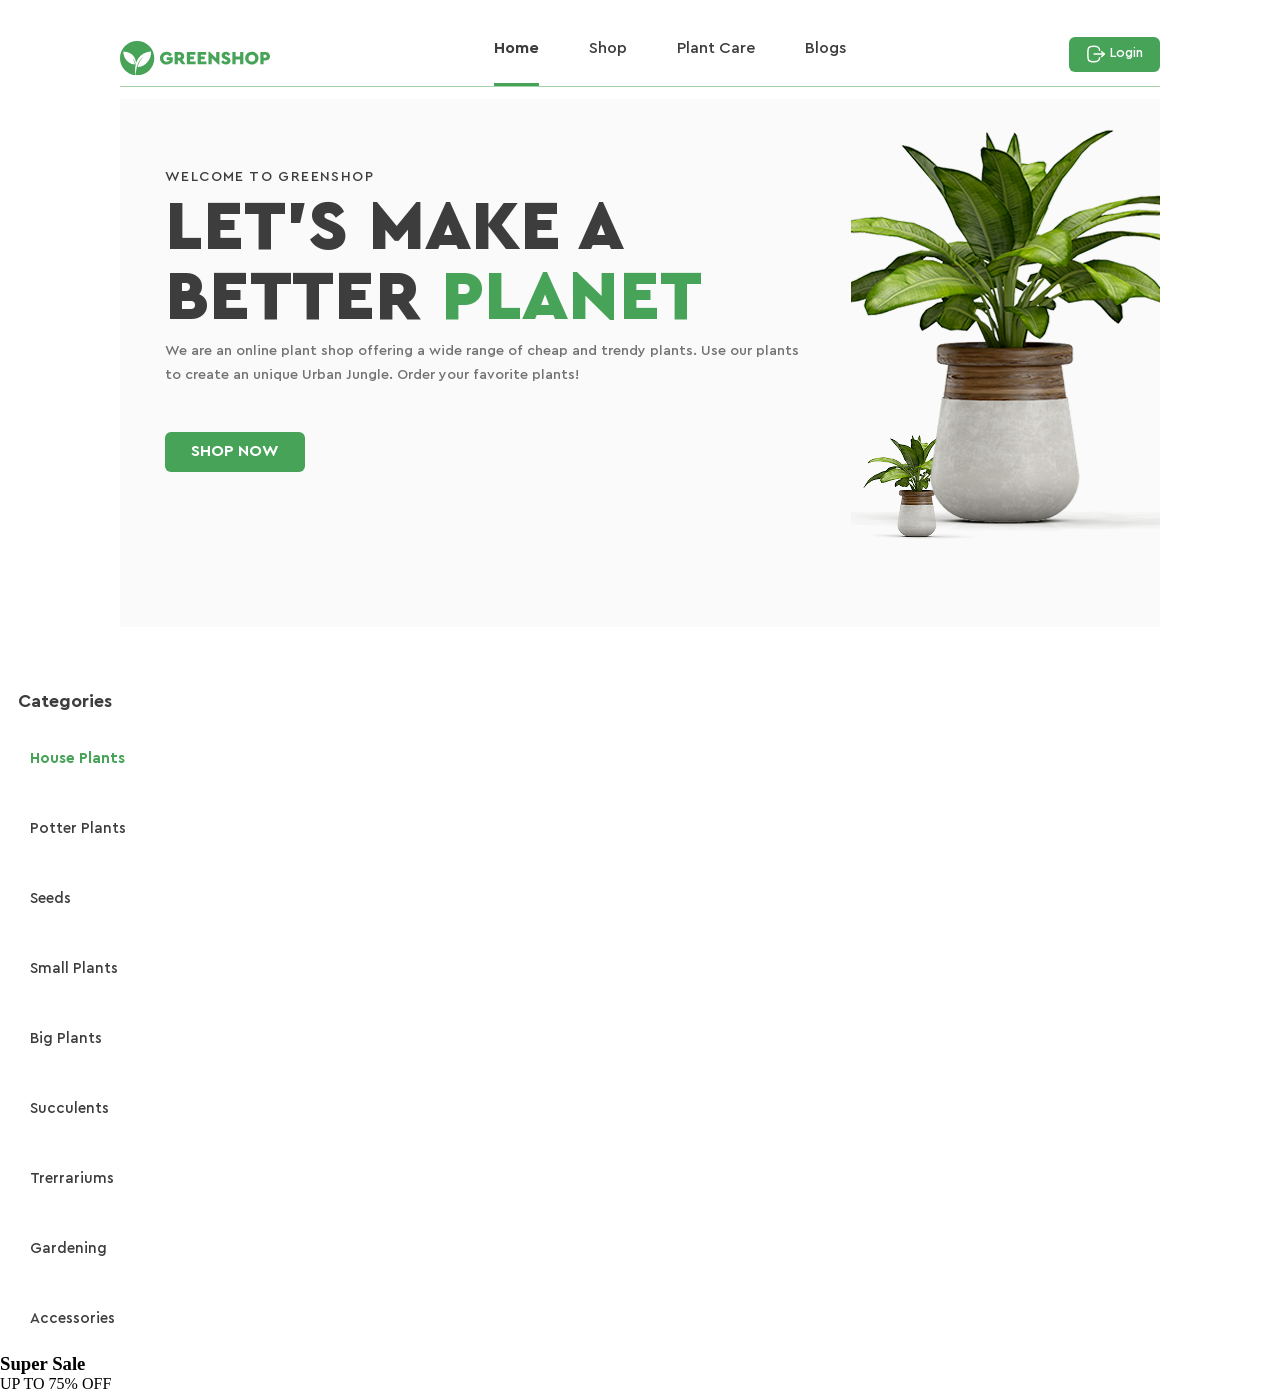
==== index.html @ b98f4d29 "NewFile" ====
<!DOCTYPE html>
 <html lang="en">
     <head>
          <meta charset="UTF-8">
          <meta name="viewport" content="width=device-width, initial-scale=1.0">
          <title>GREENSHOP</title>
          <link rel="stylesheet" href="./font.css">
          <link rel="stylesheet" href="./style.css">
          <link rel="icon" type="image/png" href="/images/favicon.png">
     </head>
     <body>
          <div class="entryContainer">
               <div class="header">
                    <svg xmlns="http://www.w3.org/2000/svg" width="150" height="35" viewBox="0 0 150 35" fill="none">
                         <g clip-path="url(#clip0_1_1069)">
                         <path d="M17.15 0C7.67748 0 0 7.67746 0 17.15C0 26.0201 6.73548 33.3175 15.3711 34.207C14.8496 29.9134 15.0436 26.4001 15.7067 23.5135C15.3347 21.7225 14.4898 19.0703 12.5734 17.1864C12.5734 17.1864 13.8348 19.0784 14.5181 21.6214C14.5181 21.6255 14.5221 21.6295 14.5221 21.6335C14.5949 21.9044 14.6596 22.1793 14.7162 22.4623C14.7283 22.527 14.7404 22.5917 14.7526 22.6604C14.8051 22.9515 14.8536 23.2426 14.886 23.5418C5.19513 22.3532 3.12921 13.6569 3.35561 10.3781C13.665 10.9482 15.7754 17.8292 16.0827 22.0985C19.4585 11.0412 30.1843 10.4024 31.0697 10.3781C31.4538 18.8763 25.1509 25.5026 17.6149 26.0807C17.6635 25.8503 17.7201 25.6198 17.7767 25.3934C17.7928 25.3247 17.813 25.26 17.8333 25.1913C17.8777 25.0296 17.9222 24.8679 17.9748 24.7061C17.995 24.6374 18.0192 24.5646 18.0394 24.4959C18.096 24.318 18.1567 24.1442 18.2173 23.9663C18.2335 23.9259 18.2456 23.8854 18.2618 23.845C18.3386 23.6348 18.4195 23.4326 18.5003 23.2305C18.5084 23.2143 18.5125 23.1941 18.5205 23.1779C18.5205 23.1779 18.5205 23.1779 18.5246 23.1779C20.4571 18.5043 24.0229 15.4439 24.0229 15.4439C17.0247 19.4868 15.8441 29.9983 15.6582 34.2231C16.1514 34.2676 16.6446 34.2999 17.15 34.2999C26.6225 34.2999 34.3 26.6225 34.3 17.15C34.3 7.67746 26.6225 0 17.15 0Z" fill="#46A358"/>
                         <path d="M46.7037 10.7454C48.9718 10.7454 50.8235 11.7197 52.0242 13.4986L49.7764 15.4109C48.9718 14.287 47.9975 13.7048 46.6471 13.7048C44.5691 13.7048 43.2753 15.0713 43.2753 17.1534C43.2753 19.2719 44.6418 20.695 46.8372 20.695C48.0177 20.695 48.9556 20.2826 49.554 19.5912V19.0091H46.6673V16.2356H52.7762V20.133C52.194 21.1639 51.3693 21.9887 50.3019 22.6234C49.2346 23.242 48.0339 23.5614 46.7037 23.5614C42.9923 23.618 39.9237 20.7313 39.9763 17.1534C39.9197 13.5956 42.9923 10.6888 46.7037 10.7454Z" fill="#46A358"/>
                         <path d="M61.9576 23.3316L59.168 19.4908H57.8379V23.3316H54.6157V10.9684H59.4672C62.2204 10.9684 64.2459 12.6543 64.2459 15.2215C64.2459 16.7376 63.5141 17.995 62.2972 18.7429L65.5558 23.3316H61.9576ZM57.8338 16.681H59.4833C60.3809 16.681 60.963 16.0988 60.963 15.2215C60.963 14.3442 60.3809 13.7782 59.4833 13.7782H57.8338V16.681Z" fill="#46A358"/>
                         <path d="M66.8333 10.9684H75.4124V13.8712H70.0555V15.5773H73.876V18.2739H70.0555V20.4288H75.6388V23.3316H66.8333V10.9684Z" fill="#46A358"/>
                         <path d="M77.6441 10.9684H86.2231V13.8712H80.8663V15.5773H84.6868V18.2739H80.8663V20.4288H86.4495V23.3316H77.6441V10.9684Z" fill="#46A358"/>
                         <path d="M99.4192 10.9683V23.5579H98.3882L91.681 17.057V23.3315H88.4588V10.7419H89.4897L96.197 17.1499V10.9683H99.4192Z" fill="#46A358"/>
                         <path d="M103.264 19.135C103.996 20.1094 104.764 20.7279 106.017 20.7279C106.862 20.7279 107.291 20.4288 107.291 19.8264C107.291 19.2846 107.008 19.1148 106.033 18.6822L104.76 18.1203C102.718 17.2187 101.631 16.0584 101.631 14.3927C101.631 12.2014 103.43 10.7379 105.957 10.7379C107.998 10.7379 109.442 11.7123 110.19 13.2283L108.035 14.8778C107.436 13.9803 106.874 13.5679 105.993 13.5679C105.318 13.5679 104.889 13.8307 104.889 14.3563C104.889 14.8051 105.152 15.0517 105.957 15.367L107.38 15.9654C109.535 16.867 110.545 17.9505 110.545 19.6929C110.545 22.0904 108.576 23.5539 106.009 23.5539C103.782 23.5539 101.982 22.4866 101.081 20.7805L103.264 19.135Z" fill="#46A358"/>
                         <path d="M112.393 10.9684H115.615V15.4843H120.131V10.9684H123.353V23.3316H120.131V18.3871H115.615V23.3316H112.393V10.9684Z" fill="#46A358"/>
                         <path d="M131.843 10.7419C135.441 10.6651 138.607 13.6084 138.53 17.1499C138.603 20.7279 135.441 23.6145 131.843 23.5579C128.229 23.6145 125.116 20.7279 125.193 17.1499C125.116 13.6084 128.229 10.6692 131.843 10.7419ZM131.859 13.7014C129.874 13.7014 128.488 15.1083 128.488 17.1499C128.488 18.1809 128.807 19.0218 129.426 19.6606C130.044 20.2791 130.869 20.5985 131.859 20.5985C133.772 20.5985 135.231 19.2118 135.231 17.1499C135.235 15.1083 133.772 13.7014 131.859 13.7014Z" fill="#46A358"/>
                         <path d="M140.374 10.9684H145.226C147.979 10.9684 150.004 12.6543 150.004 15.2215C150.004 17.7524 147.926 19.4908 145.226 19.4908H143.596V23.3316H140.374V10.9684ZM145.242 16.681C146.139 16.681 146.721 16.0988 146.721 15.2215C146.721 14.3442 146.139 13.7782 145.242 13.7782H143.592V16.681H145.242Z" fill="#46A358"/>
                         </g>
                         <defs>
                              <clipPath id="clip0_1_1069">
                              <rect width="150" height="34.2999" fill="white"/>
                              </clipPath>
                         </defs>
               </svg>
               <ul class="MenuList">
                    <li class="MenuListItem active">Home</li>
                    <li class="MenuListItem">Shop</li>
                    <li class="MenuListItem">Plant Care</li>
                    <li class="MenuListItem">Blogs</li>
               </ul>
               <button class="headerButton">
                    <svg xmlns="http://www.w3.org/2000/svg" width="20" height="20" viewBox="0 0 20 20" fill="none">
                         <path d="M18.1592 10.1006H8.125" stroke="white" stroke-width="1.5" stroke-linecap="round" stroke-linejoin="round"/>
                         <path d="M15.7203 7.67059L18.1603 10.1006L15.7203 12.5306" stroke="white" stroke-width="1.5" stroke-linecap="round" stroke-linejoin="round"/>
                         <path d="M13.6332 6.35826C13.3582 3.37493 12.2415 2.2916 7.79985 2.2916C1.88234 2.2916 1.88234 4.2166 1.88234 9.99993C1.88234 15.7833 1.88234 17.7083 7.79985 17.7083C12.2415 17.7083 13.3582 16.6249 13.6332 13.6416" stroke="white" stroke-width="1.5" stroke-linecap="round" stroke-linejoin="round"/>
                    </svg>
                    Login
               </button>
               </div>
               <div class="mainBanner">
                    <div class="mainContent">
                         <h2 class="homePage">
                              Welcome to GreenShop
                         </h2>
                         <h1 class="homePage" data-last="Planet">
                              Let’s Make a Better 
                         </h1>
                         <p class="mainText">
                              We are an online plant shop offering a wide range of cheap and trendy plants. Use our plants to create an unique Urban Jungle. Order your favorite plants!
                         </p>
                         <button class="cta">
                              SHOP NOW
                         </button>     
                    </div>
                    <div class="imageContainer">
                    </div>
               </div>
          </div>
          <div class="shop">
               <div class="sidebar">
                    <div class="filters">
                         <h3 class="filtersHead">Categories</h3>
                         <ul class="filters">
                              <li class="filtersOption active">House Plants</li>
                              <li class="filtersOption">Potter Plants</li>
                              <li class="filtersOption">Seeds</li>
                              <li class="filtersOption">Small Plants</li>
                              <li class="filtersOption">Big Plants</li>
                              <li class="filtersOption">Succulents</li>
                              <li class="filtersOption">Trerrariums</li>
                              <li class="filtersOption">Gardening</li>
                              <li class="filtersOption">Accessories</li>
                         </ul>     
                    </div>
                    <div class="promo">
                         <h3 class="promoHeadline">Super Sale</h3>
                         <p class="saleOffer">UP TO 75% OFF</p>
                    </div>
                    <div class="showcase"></div>
          </div>
     </body>
</html>
---- font.css ----
@font-face {
    font-family: 'Cera Pro';
    src: url('./fonts/CeraPro-ThinItalic.woff') format(woff);
    font-weight: 100;
    font-style: italic;
}

@font-face {
    font-family: 'Cera Pro';
    src: url('./fonts/CeraPro-Italic.woff') format(woff);
    font-weight: 300;
    font-style: italic;
}

@font-face {
    font-family: 'Cera Pro';
    src: url('./fonts/CeraPro-MediumItalic.woff') format(woff);
    font-weight: 500;
    font-style: italic;
}

@font-face {
    font-family: 'Cera Pro';
    src: url('./fonts/CeraPro-BoldItalic.woff') format(woff);
    font-weight: 700;
    font-style: italic;
}


@font-face {
    font-family: 'Cera Pro';
    src: url('./fonts/CeraPro-BlackItalic.woff') format(woff);
    font-weight: 900;
    font-style: italic;
}

@font-face {
    font-family: 'Cera Pro';
    src: url('./fonts/CeraPro-Thin.woff') format(woff);
    font-weight: 100;
    font-style: normal;
}

@font-face {
    font-family: 'Cera Pro';
    src: url('./fonts/CeraPro-Light.woff') format(woff);
    font-weight: 300;
    font-style: normal;
}

@font-face {
    font-family: 'Cera Pro';
    src: url('./fonts/CeraPro-Medium.woff') format(woff);
    font-weight: 500;
    font-style: normal;
}

@font-face {
    font-family: 'Cera Pro';
    src: url('./fonts/CeraPro-Bold.woff') format(woff);
    font-weight: 700;
    font-style: normal;
}

@font-face {
    font-family: 'Cera Pro';
    src: url('./fonts/CeraPro-Black.woff') format(woff);
    font-weight: 900;
    font-style: normal;
}
---- style.css ----
*{
    margin: 0;
    padding: 0;
    list-style-type: none;
    text-decoration: none;
    box-sizing: border-box;
}

.entryContainer{
    padding: 30px 120px 52px;
}

.header{
    display: flex;
    justify-content: space-between;
    align-items: center;
    border-bottom: 1px solid  rgba(70, 163, 88, 0.50);
    margin-bottom: 12px;
}

ul.MenuList{
    display: flex;
    gap: 50px;
}

li.MenuListItem{
    font-family: "Cera Pro";
    padding: 8px 0 25px;
    color: #3D3D3D;
    font-size: 16px;
    font-style: normal;
    font-weight: 400;
    line-height: normal;
    border-bottom: 3px solid transparent;
}

li.MenuListItem.active{
    font-weight: 700;
    border-color: #46A358;
}

button.headerButton {
    font-family: "Cera Pro";
    display: flex;
    align-items: center;
    border: none;
    color: #FFF;
    font-weight: 500;
    gap: 4px;
    padding: 7px 17px 8px;
    border-radius: 6px;
    background: #46A358;
    margin-bottom: 8px;
}

div.mainBanner{
    display: flex;
    box-sizing: border-box;
    justify-content: space-between;
    align-items: top;
    background: linear-gradient(98deg, rgba(245, 245, 245, 0.50) -23.46%, rgba(245, 245, 245, 0.50) 107.51%);
}

div.mainContent{
    display: block;
    margin: 70px 45px;
}

h1.homePage{
    font-family: "Cera Pro";
    color: #3D3D3D;
    font-size: 70px;
    font-style: normal;
    font-weight: 900;
    line-height: 70px; /* 100% */
    text-transform: uppercase;
    margin: 7px 0;
}

h1.homePage::after{
    font-family: "Cera Pro";
    content: " " attr(data-last);
    color: #46A358;
    font-size: 70px;
    font-style: normal;
    font-weight: 900;
    line-height: 70px;
    text-transform: uppercase;
}

h2.homePage{
    font-family: "Cera Pro";
    color: #3D3D3D;
    font-size: 14px;
    font-style: normal;
    font-weight: 500;
    line-height: 16px; /* 114.286% */
    letter-spacing: 1.4px;
    text-transform: uppercase;
}

p.mainText{
    font-family: "Cera Pro";
    color: #727272;
    font-size: 14px;
    font-style: normal;
    font-weight: 400;
    line-height: 24px; /* 171.429% */
    margin-bottom: 45px;
}

button.cta{
    font-family: "Cera Pro";
    display: flex;
    align-items: center;
    border: none;
    color: #FFF;
    font-size: 16px;
    font-style: normal;
    font-weight: 700;
    line-height: 20px; /* 125% */
    text-transform: uppercase;
    border-radius: 6px;
    background: #46A358;
    padding:  9px 26px 11px;
    margin-bottom: 85px;
}

div.imageContainer{
    width: 507px;
    height: 450px;
    background: url('./images/big_plant_hp.png') , url('./images/small_plant_hp.png');
    background-position: center , left bottom;
    background-repeat: no-repeat , no-repeat;
}

div.sidebar{
    display: flex;
    flex-direction: column;
    background: solid #FBFBFB;
    align-items:start;
    justify-content: space-between;
}

div.filters{
    display: flex;
    flex-direction: column;
    gap: 30px;
    margin: 14px 18px;
}

h3.filtersHead{
    color: #3D3D3D;
    font-family: "Cera Pro";
    font-size: 18px;
    font-style: normal;
    font-weight: 700;
    line-height: 16px; /* 88.889% */
}

ul.filters{
    display: flex;
    gap: 30px;
    flex-direction: column;
    margin: 0 12px;
}

li.filtersOption{
    color: #3D3D3D;
    font-family: "Cera Pro";
    font-size: 15px;
    font-style: normal;
    font-weight: 400;
    line-height: 40px;
}

li.filtersOption.active{
    color: #46A358;
    font-family: "Cera Pro";
    font-size: 15px;
    font-style: normal;
    font-weight: 700;
    line-height: 40px; /* 266.667% */
}
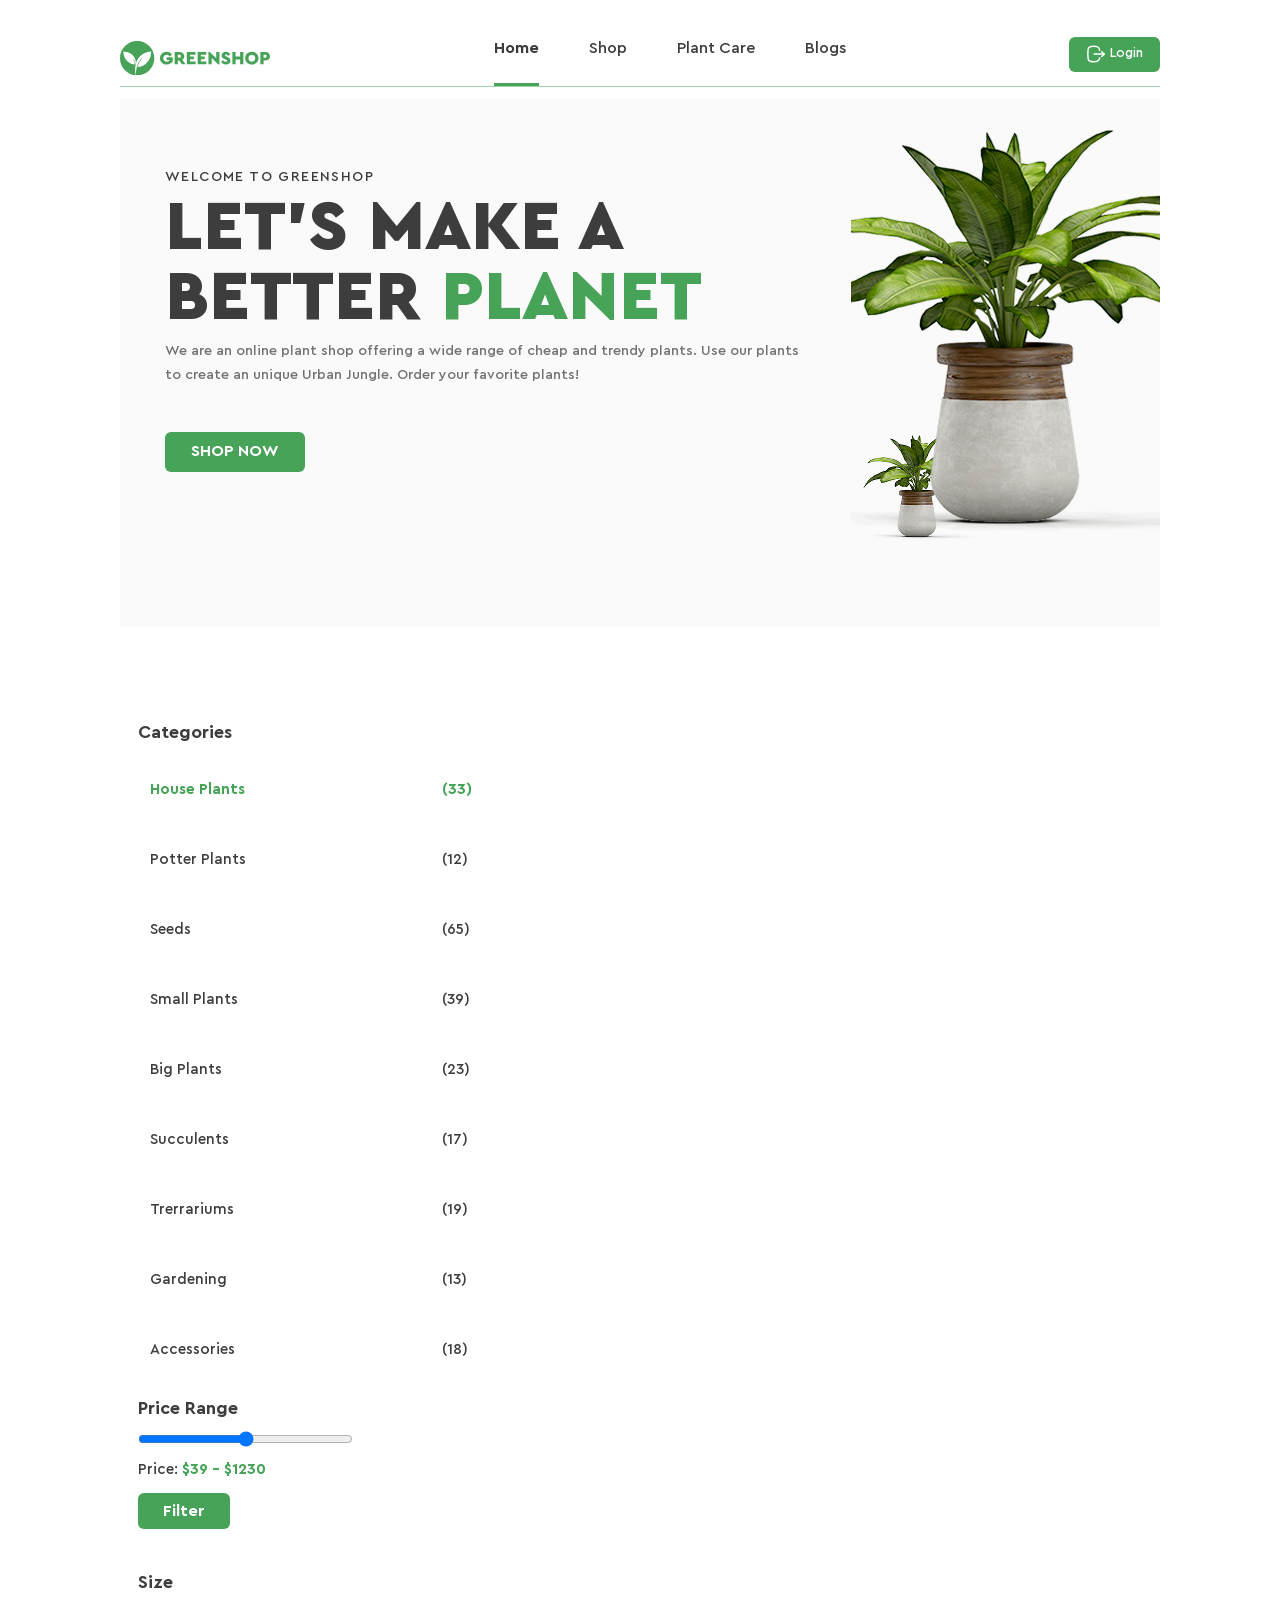
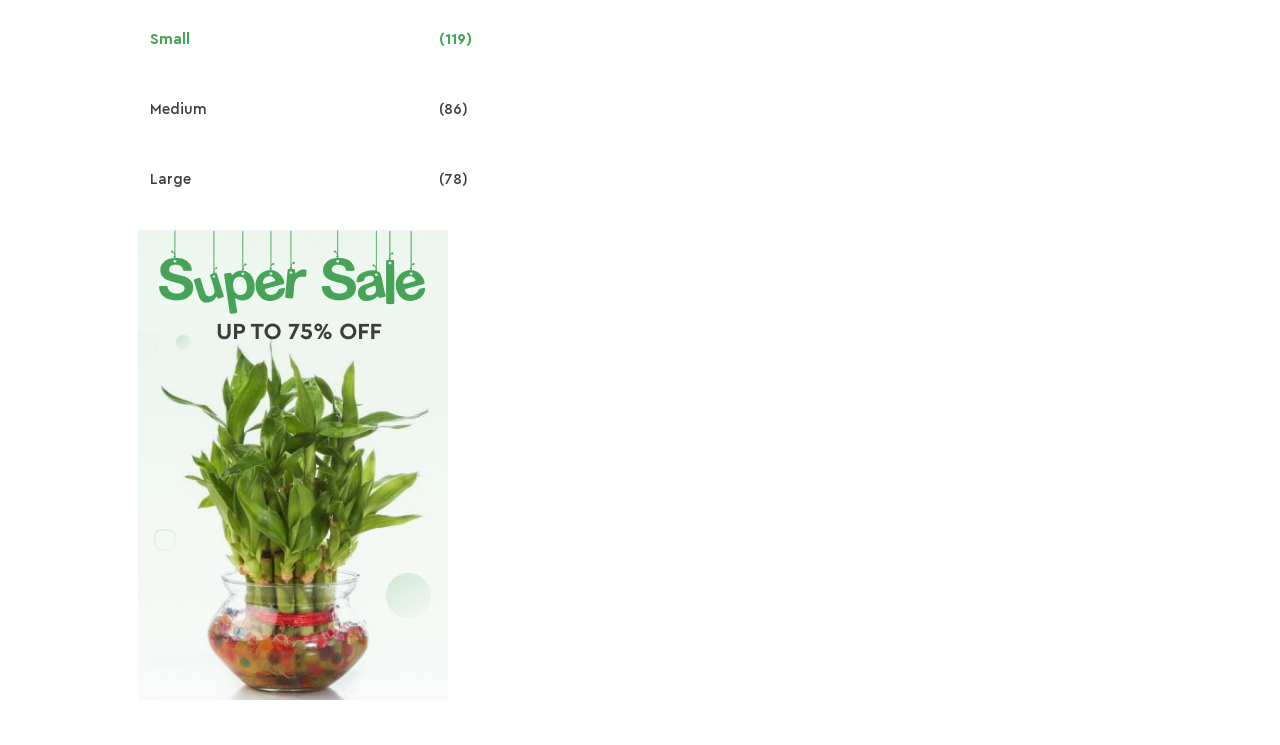
==== commit efc92e02: "sideBar" ====
--- a/index.html
+++ b/index.html
@@ -68,22 +68,49 @@
                <div class="sidebar">
                     <div class="filters">
                          <h3 class="filtersHead">Categories</h3>
-                         <ul class="filters">
-                              <li class="filtersOption active">House Plants</li>
-                              <li class="filtersOption">Potter Plants</li>
-                              <li class="filtersOption">Seeds</li>
-                              <li class="filtersOption">Small Plants</li>
-                              <li class="filtersOption">Big Plants</li>
-                              <li class="filtersOption">Succulents</li>
-                              <li class="filtersOption">Trerrariums</li>
-                              <li class="filtersOption">Gardening</li>
-                              <li class="filtersOption">Accessories</li>
-                         </ul>     
+                         <div class="filterOptions">
+                              <ul class="filters">
+                                   <li class="filtersOption active">House Plants</li>
+                                   <li class="filtersOption">Potter Plants</li>
+                                   <li class="filtersOption">Seeds</li>
+                                   <li class="filtersOption">Small Plants</li>
+                                   <li class="filtersOption">Big Plants</li>
+                                   <li class="filtersOption">Succulents</li>
+                                   <li class="filtersOption">Trerrariums</li>
+                                   <li class="filtersOption">Gardening</li>
+                                   <li class="filtersOption">Accessories</li>
+                              </ul>
+                              <ul class="filters">
+                                   <li class="filtersOption active">(33)</li>
+                                   <li class="filtersOption">(12)</li>
+                                   <li class="filtersOption">(65)</li>
+                                   <li class="filtersOption">(39)</li>
+                                   <li class="filtersOption">(23)</li>
+                                   <li class="filtersOption">(17)</li>
+                                   <li class="filtersOption">(19)</li>
+                                   <li class="filtersOption">(13)</li>
+                                   <li class="filtersOption">(18)</li>
+                              </ul>          
+                         </div>
+                         <div class="thumb">
+                              <h3 class="filtersHead">Price Range</h3>
+                              <input type="range" class="thumb">
+                              <p class="thumbValue" data-last="$39 - $1230">Price: </p>
+                              <button class="thumb">Filter</button>
+                         </div>
+                         <h3 class="filtersHead">Size</h3>
+                         <div class="filterOptions">
+                              <ul class="filters">
+                                   <li class="filtersOption active">Small</li>
+                                   <li class="filtersOption">Medium</li>
+                                   <li class="filtersOption">Large</li>
+                              </ul>
+                              <ul class="filters">
+                                   <li class="filtersOption active">(119)</li>
+                                   <li class="filtersOption">(86)</li>
+                                   <li class="filtersOption">(78)</li>
                     </div>
-                    <div class="promo">
-                         <h3 class="promoHeadline">Super Sale</h3>
-                         <p class="saleOffer">UP TO 75% OFF</p>
-                    </div>
+                    <div class="promo"></div>
                     <div class="showcase"></div>
           </div>
      </body>
--- a/style.css
+++ b/style.css
@@ -133,36 +133,46 @@
     background-position: center , left bottom;
     background-repeat: no-repeat , no-repeat;
 }
+div.shop{
+    display: flex;
+    margin: 45px 120px;
+}
 
 div.sidebar{
     display: flex;
     flex-direction: column;
     background: solid #FBFBFB;
     align-items:start;
+}
+
+div.filters{
+    display: flex;
+    width: 100%;
+    flex-direction: column;
+    margin: 0 18px;
+}
+
+div.filterOptions{
+    display: flex;
+    flex-direction: row;
+    align-items: first baseline;
     justify-content: space-between;
-}
-
-div.filters{
-    display: flex;
-    flex-direction: column;
+    margin: 30px 12px;
+}
+
+h3.filtersHead{
+    color: #3D3D3D;
+    font-family: "Cera Pro";
+    font-size: 18px;
+    font-style: normal;
+    font-weight: 700;
+    line-height: 16px; /* 88.889% */
+}
+
+ul.filters{
+    display: flex;
     gap: 30px;
-    margin: 14px 18px;
-}
-
-h3.filtersHead{
-    color: #3D3D3D;
-    font-family: "Cera Pro";
-    font-size: 18px;
-    font-style: normal;
-    font-weight: 700;
-    line-height: 16px; /* 88.889% */
-}
-
-ul.filters{
-    display: flex;
-    gap: 30px;
-    flex-direction: column;
-    margin: 0 12px;
+    flex-direction: column;
 }
 
 li.filtersOption{
@@ -181,4 +191,58 @@
     font-style: normal;
     font-weight: 700;
     line-height: 40px; /* 266.667% */
+}
+
+div.promo{
+    display: flex;
+    width: 310px;
+    height: 470px;
+    background: url('./images/Sale.png');
+    background-position: center;
+    background-repeat: no-repeat;
+}
+
+p.thumbValue{
+    color: #3D3D3D;
+    font-family: "Cera Pro";
+    font-size: 15px;
+    font-style: normal;
+    font-weight: 400;
+    line-height: 16px; /* 106.667% */
+}
+
+p.thumbValue::after{
+    content: " " attr(data-last);
+    color: #46A358;
+    font-family: "Cera Pro";
+    font-size: 15px;
+    font-style: normal;
+    font-weight: 700;
+    line-height: 16px;
+}
+
+div.thumb{
+    display: flex;
+    flex-direction: column;
+    justify-content: start;
+    align-items: start;
+    gap:15px;
+    margin-bottom: 45px;
+}
+
+input.thumb{
+    width: 215px;
+}
+
+button.thumb{
+    border-radius: 6px;
+    border: none;
+    background: #46A358;
+    color: #FFF;
+    font-family: "Cera Pro";
+    font-size: 16px;
+    font-style: normal;
+    font-weight: 700;
+    line-height: 20px; /* 125% */
+    padding: 8px 25px;
 }
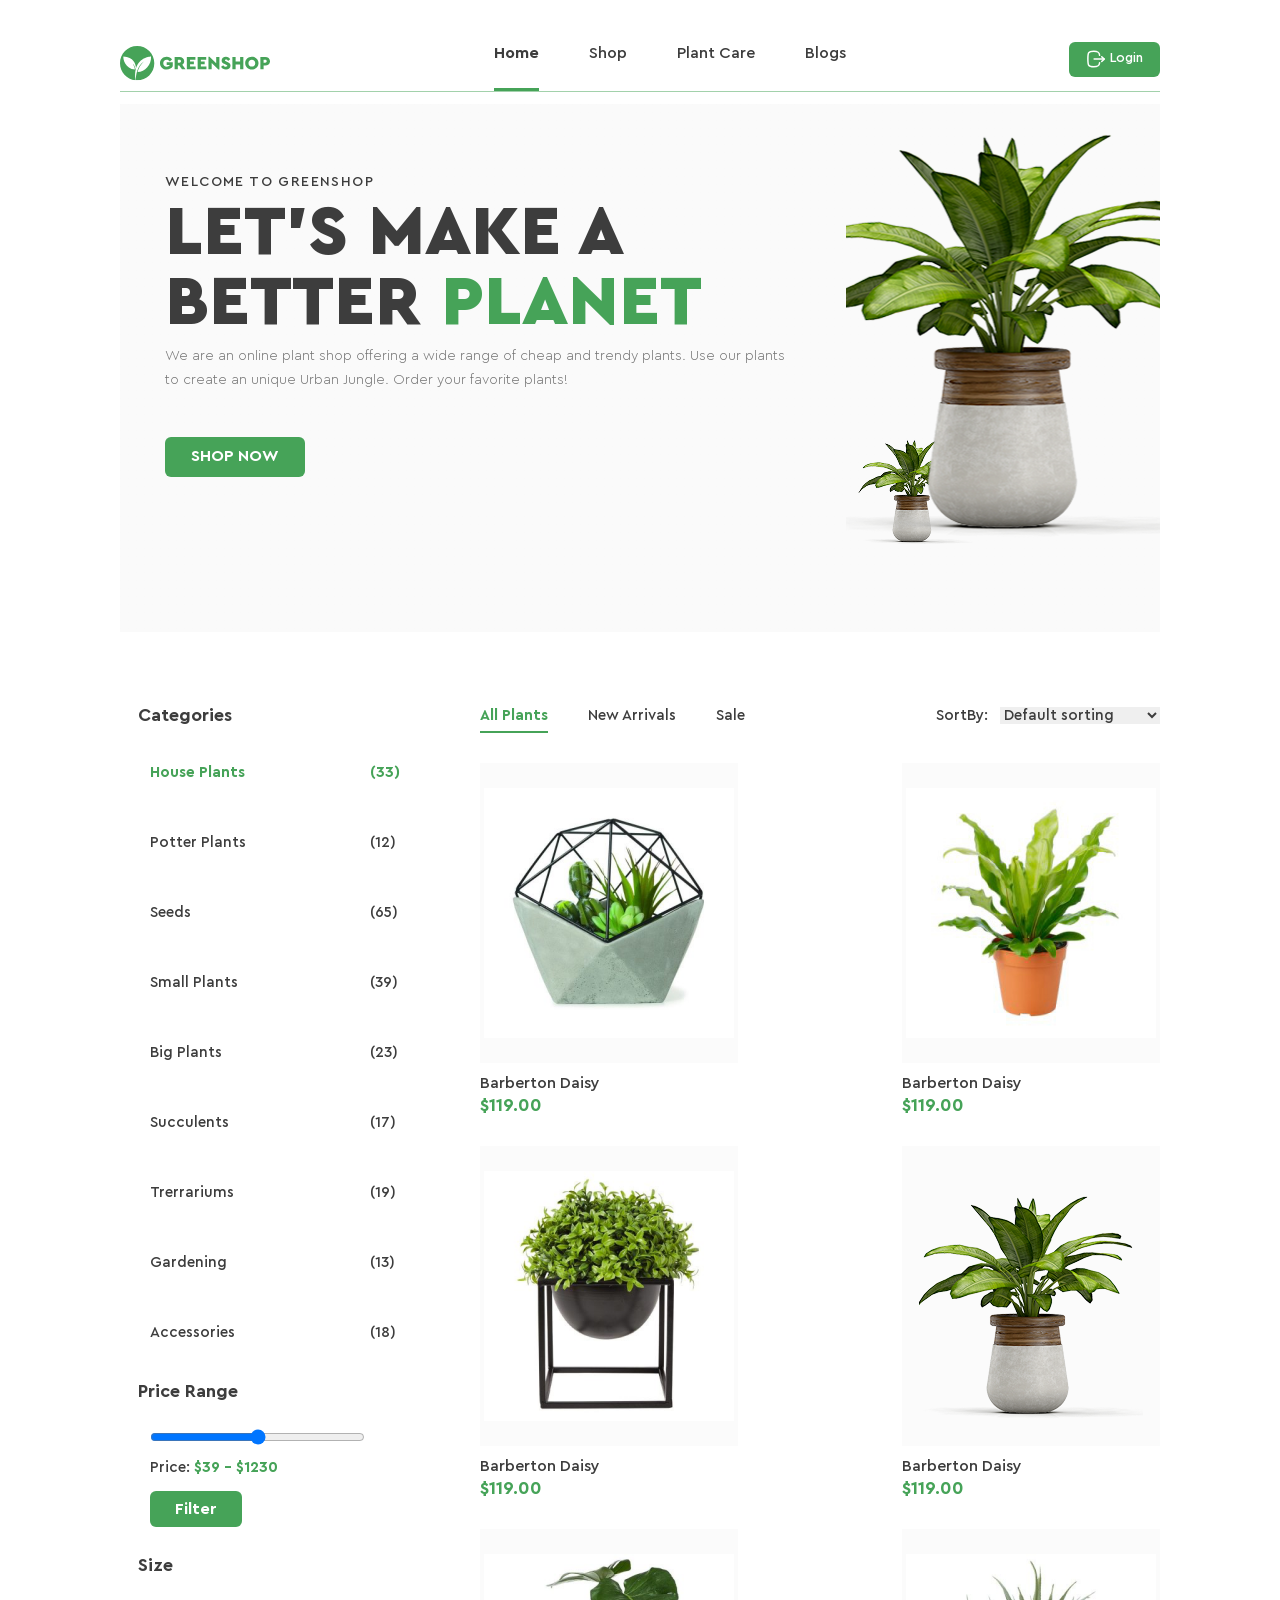
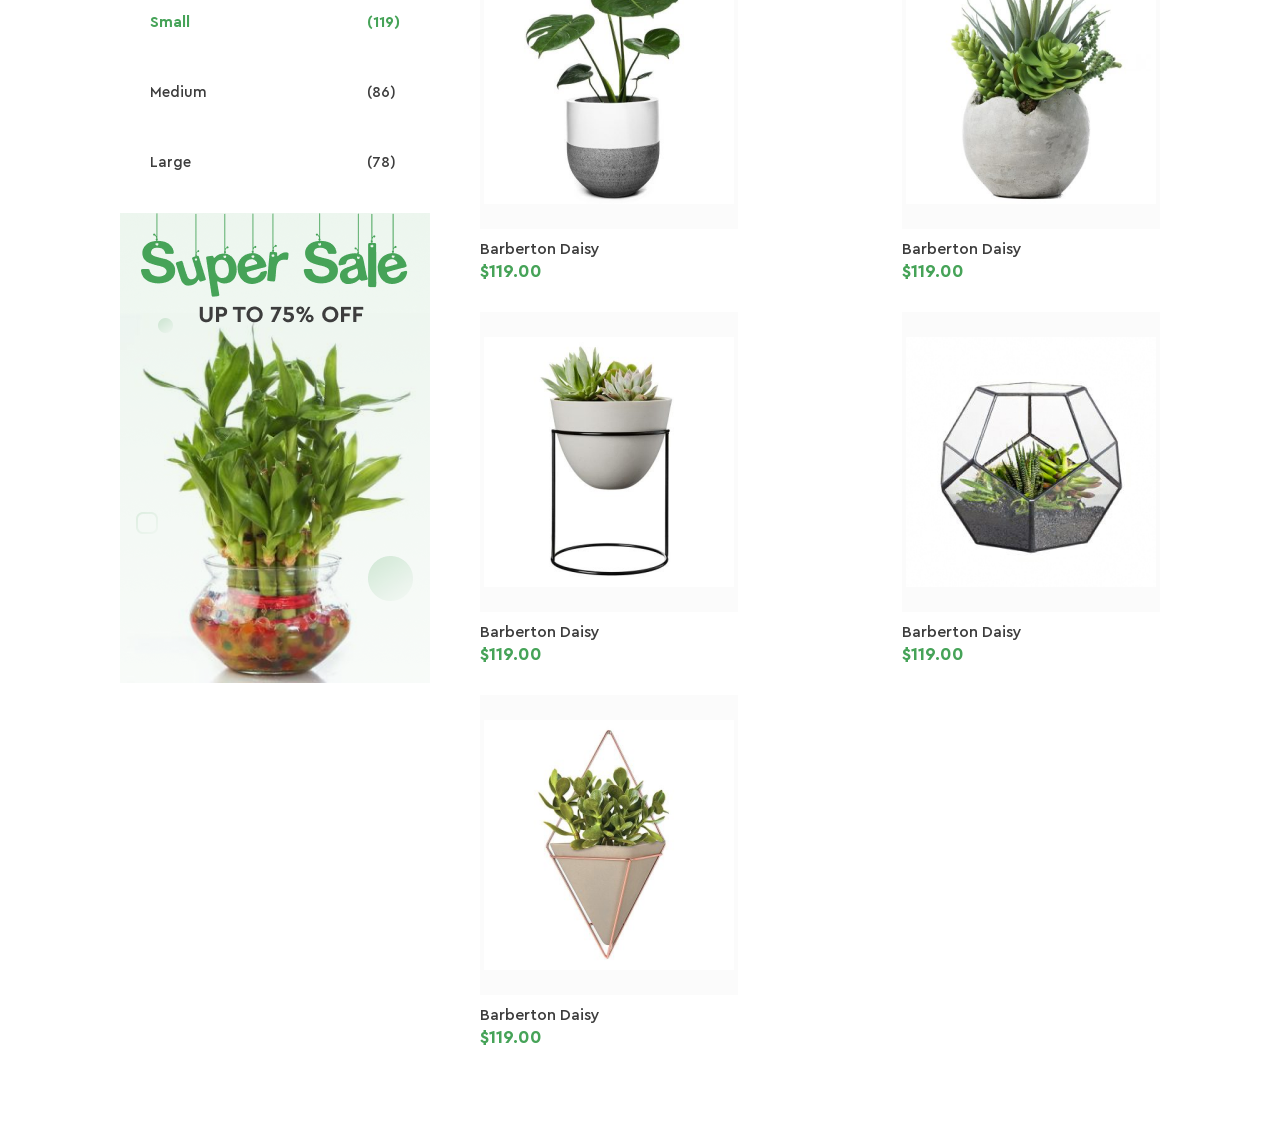
==== commit 8f7a75f6: "notCompleteShop" ====
--- a/index.html
+++ b/index.html
@@ -92,8 +92,8 @@
                                    <li class="filtersOption">(18)</li>
                               </ul>          
                          </div>
+                         <h3 class="filtersHead">Price Range</h3>
                          <div class="thumb">
-                              <h3 class="filtersHead">Price Range</h3>
                               <input type="range" class="thumb">
                               <p class="thumbValue" data-last="$39 - $1230">Price: </p>
                               <button class="thumb">Filter</button>
@@ -109,9 +109,170 @@
                                    <li class="filtersOption active">(119)</li>
                                    <li class="filtersOption">(86)</li>
                                    <li class="filtersOption">(78)</li>
+                         </div>
                     </div>
                     <div class="promo"></div>
-                    <div class="showcase"></div>
+               </div>
+               <div class="showcase">
+                    <div class="sortOption">
+                         <ul class="productNovelty">
+                              <li class="itemsType active">All Plants</li>
+                              <li class="itemsType">New Arrivals</li>
+                              <li class="itemsType">Sale</li>
+                         </ul>
+                         <label class="SortBy">
+                              SortBy:   
+                              <select class="SortBy">
+                                   <option class="SortBy" value="Default sorting">Default sorting</option>
+                                   <option class="SortBy" value="The price is rising">The price is rising</option>
+                                   <option class="SortBy" value="the price decreases">the price decreases </option>
+                                   <option class="SortBy" value="Most Popular First">Most Popular First</option>
+                              </select>     
+                         </label>
+                    </div>
+                    <ul class="productShowcase">
+                         <li class="productCard">
+                              <div class="poductCard">
+                                   <div class="imagecontainer">
+                                        <img src="./images/grid/card_1.png">
+                                   </div>
+                                   <div class="text"> 
+                                        <p class="poductName">
+                                             Barberton Daisy
+                                        </p>
+                                        <p class="price">
+                                             $119.00
+                                        </p>     
+                                   </div>
+                              </div>
+                         </li>
+                         <li class="productCard discount">
+                              <div class="poductCard">
+                                   <div class="imagecontainer">
+                                        <img src="./images/grid/card_2.png">
+                                   </div>
+                                   <div class="text"> 
+                                        <p class="poductName">
+                                             Barberton Daisy
+                                        </p>
+                                        <p class="price">
+                                             $119.00
+                                        </p>     
+                                   </div>
+                              </div>
+
+                         </li>
+                         <li class="productCard">
+                              <div class="poductCard">
+                                   <div class="imagecontainer">
+                                        <img src="./images/grid/card_3.png">
+                                   </div>
+                                   <div class="text"> 
+                                        <p class="poductName">
+                                             Barberton Daisy
+                                        </p>
+                                        <p class="price">
+                                             $119.00
+                                        </p>     
+                                   </div>
+                              </div>
+
+                         </li>
+                         <li class="productCard">
+                              <div class="poductCard">
+                                   <div class="imagecontainer">
+                                        <img src="./images/grid/card_4.png">
+                                   </div>
+                                   <div class="text"> 
+                                        <p class="poductName">
+                                             Barberton Daisy
+                                        </p>
+                                        <p class="price">
+                                             $119.00
+                                        </p>     
+                                   </div>
+                              </div>
+                         </li>
+                         <li class="productCard">
+                              <div class="poductCard">
+                                   <div class="imagecontainer">
+                                        <img src="./images/grid/card_5.png">
+                                   </div>
+                                   <div class="text"> 
+                                        <p class="poductName">
+                                             Barberton Daisy
+                                        </p>
+                                        <p class="price">
+                                             $119.00
+                                        </p>     
+                                   </div>
+                              </div>
+                         </li>
+                         <li class="productCard">
+                              <div class="poductCard">
+                                   <div class="imagecontainer">
+                                        <img src="./images/grid/card_6.png">
+                                   </div>
+                                   <div class="text"> 
+                                        <p class="poductName">
+                                             Barberton Daisy
+                                        </p>
+                                        <p class="price">
+                                             $119.00
+                                        </p>     
+                                   </div>
+                              </div>
+                         </li>
+                         <li class="productCard">
+                              <div class="poductCard">
+                                   <div class="imagecontainer">
+                                        <img src="./images/grid/card_7.png">
+                                   </div>
+                                   <div class="text"> 
+                                        <p class="poductName">
+                                             Barberton Daisy
+                                        </p>
+                                        <p class="price">
+                                             $119.00
+                                        </p>     
+                                   </div>
+                              </div>
+
+                         </li>
+                         <li class="productCard">
+                              <div class="poductCard">
+                                   <div class="imagecontainer">
+                                        <img src="./images/grid/card_8.png">
+                                   </div>
+                                   <div class="text"> 
+                                        <p class="poductName">
+                                             Barberton Daisy
+                                        </p>
+                                        <p class="price">
+                                             $119.00
+                                        </p>     
+                                   </div>
+                              </div>
+                         </li>
+                         <li class="productCard">
+                              <div class="poductCard">
+                                   <div class="imagecontainer">
+                                        <img src="./images/grid/card_9.png">
+                                   </div>
+                                   <div class="text"> 
+                                        <p class="poductName">
+                                             Barberton Daisy
+                                        </p>
+                                        <p class="price">
+                                             $119.00
+                                        </p>     
+                                   </div>
+                              </div>
+
+                         </li>
+                    </ul>
+                    <div class="pagination"></div>
+               </div> 
           </div>
      </body>
 </html> 
--- a/font.css
+++ b/font.css
@@ -15,7 +15,7 @@
 @font-face {
     font-family: 'Cera Pro';
     src: url('./fonts/CeraPro-MediumItalic.woff') format(woff);
-    font-weight: 500;
+    font-weight: 400;
     font-style: italic;
 }
 
@@ -51,7 +51,7 @@
 @font-face {
     font-family: 'Cera Pro';
     src: url('./fonts/CeraPro-Medium.woff') format(woff);
-    font-weight: 500;
+    font-weight: 400;
     font-style: normal;
 }
 
--- a/style.css
+++ b/style.css
@@ -7,7 +7,7 @@
 }
 
 .entryContainer{
-    padding: 30px 120px 52px;
+    padding: 35px 120px 75px;
 }
 
 .header{
@@ -104,7 +104,7 @@
     color: #727272;
     font-size: 14px;
     font-style: normal;
-    font-weight: 400;
+    font-weight: 300;
     line-height: 24px; /* 171.429% */
     margin-bottom: 45px;
 }
@@ -135,21 +135,24 @@
 }
 div.shop{
     display: flex;
-    margin: 45px 120px;
+    flex-direction: row;
+    gap: 50px;
+    padding: 0 120px;
 }
 
 div.sidebar{
     display: flex;
     flex-direction: column;
+    width: 310px;
     background: solid #FBFBFB;
     align-items:start;
 }
 
 div.filters{
     display: flex;
+    flex-direction: column;
     width: 100%;
-    flex-direction: column;
-    margin: 0 18px;
+    padding: 0 18px;
 }
 
 div.filterOptions{
@@ -227,7 +230,7 @@
     justify-content: start;
     align-items: start;
     gap:15px;
-    margin-bottom: 45px;
+    margin: 30px 12px;  
 }
 
 input.thumb{
@@ -245,4 +248,115 @@
     font-weight: 700;
     line-height: 20px; /* 125% */
     padding: 8px 25px;
+}
+
+div.showcase{
+    display: flex;
+    flex-direction: column;
+    width: 100%;
+}
+
+div.sortOption{
+    display: flex;
+    flex-direction: row;
+    width: 100%;
+    align-items: first baseline;
+    justify-content: space-between;
+}
+
+ul.productNovelty{
+    display: flex;
+    flex-direction: row;
+    align-items: first baseline;
+    gap: 40px;
+}   
+
+li.itemsType{
+    color: #3D3D3D;
+    font-family: "Cera Pro";
+    font-size: 15px;
+    font-style: normal;
+    font-weight: 400;
+    line-height: 16px; /* 106.667% */
+    border-bottom: 2px solid transparent;
+    padding-bottom: 7px;
+}
+
+li.itemsType.active{
+    border-color: #46A358;
+    color: #46A358;
+    font-weight: 700;
+}
+
+label.SortBy{
+    color: #3D3D3D;
+    font-family: "Cera Pro";
+    font-size: 15px;
+    font-style: normal;
+    font-weight: 400;
+    line-height: 16px; /* 106.667% */
+}
+
+select.SortBy{
+    border: none;
+    color: #3D3D3D;
+    font-family: "Cera Pro";
+    font-size: 15px;
+    font-style: normal;
+    font-weight: 400;
+    line-height: 16px; /* 106.667% */
+    margin-left: 8px;
+}
+
+ul.productShowcase{
+    display: flex;
+    justify-content: space-between;
+    align-items: center;
+    flex-wrap: wrap;
+    gap: 33px;
+    padding: 30px 0 90px;
+}
+
+li.productShowcase{
+    width: 258px;
+}
+
+div.poductCard{
+    display: flex;
+    flex-direction: column;
+    gap: 12px;
+    position: relative;
+}
+
+div.imagecontainer{
+    display: flex;
+    align-items: center;
+    justify-content: center;
+    background: #FBFBFB;
+    width: 258px;
+    height: 300px;
+}
+
+div.text{
+    display: flex;
+    flex-direction: column;
+    gap: 6px;
+}
+
+p.poductName{
+    color: #3D3D3D;
+    font-family: "Cera Pro";
+    font-size: 16px;
+    font-style: normal;
+    font-weight: 400;
+    line-height: 16px; /* 100% */
+}
+
+p.price{
+    color: #46A358;
+    font-family: "Cera Pro";
+    font-size: 18px;
+    font-style: normal;
+    font-weight: 700;
+    line-height: 16px; /* 88.889% */
 }
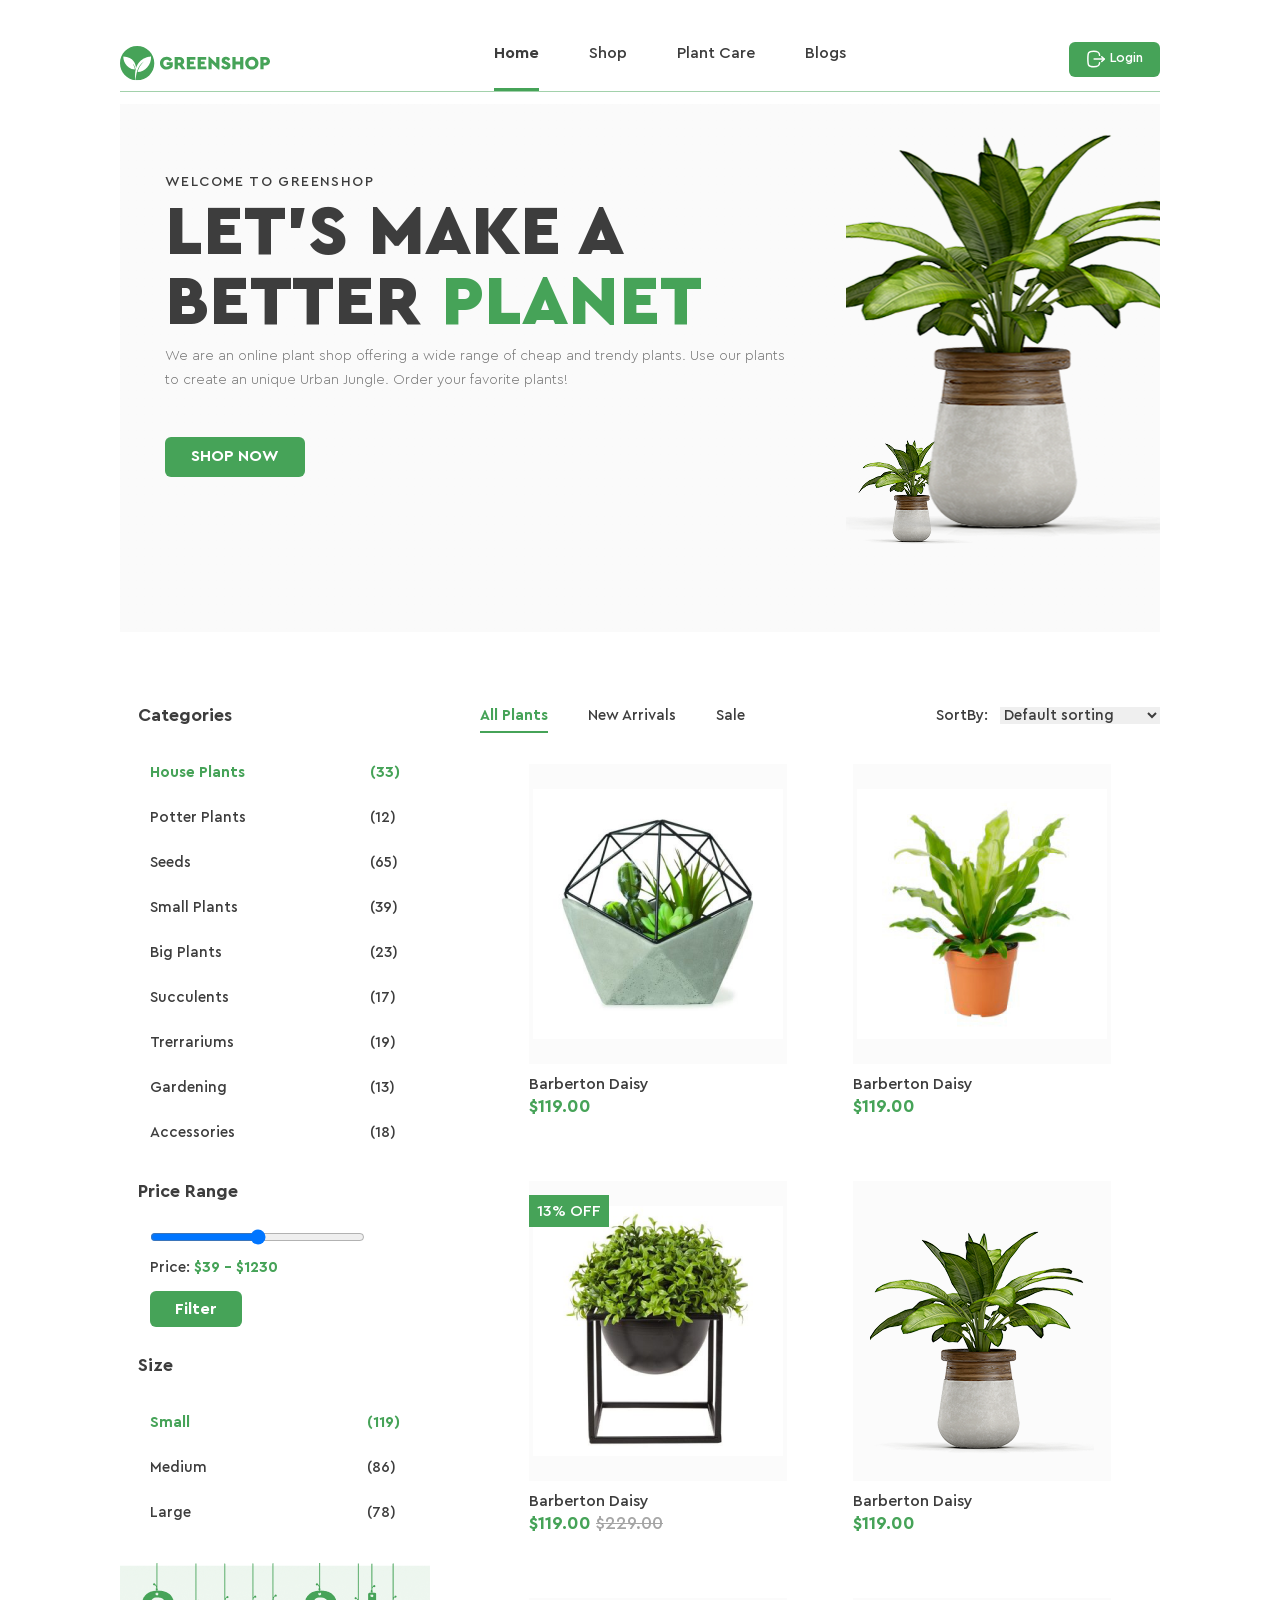
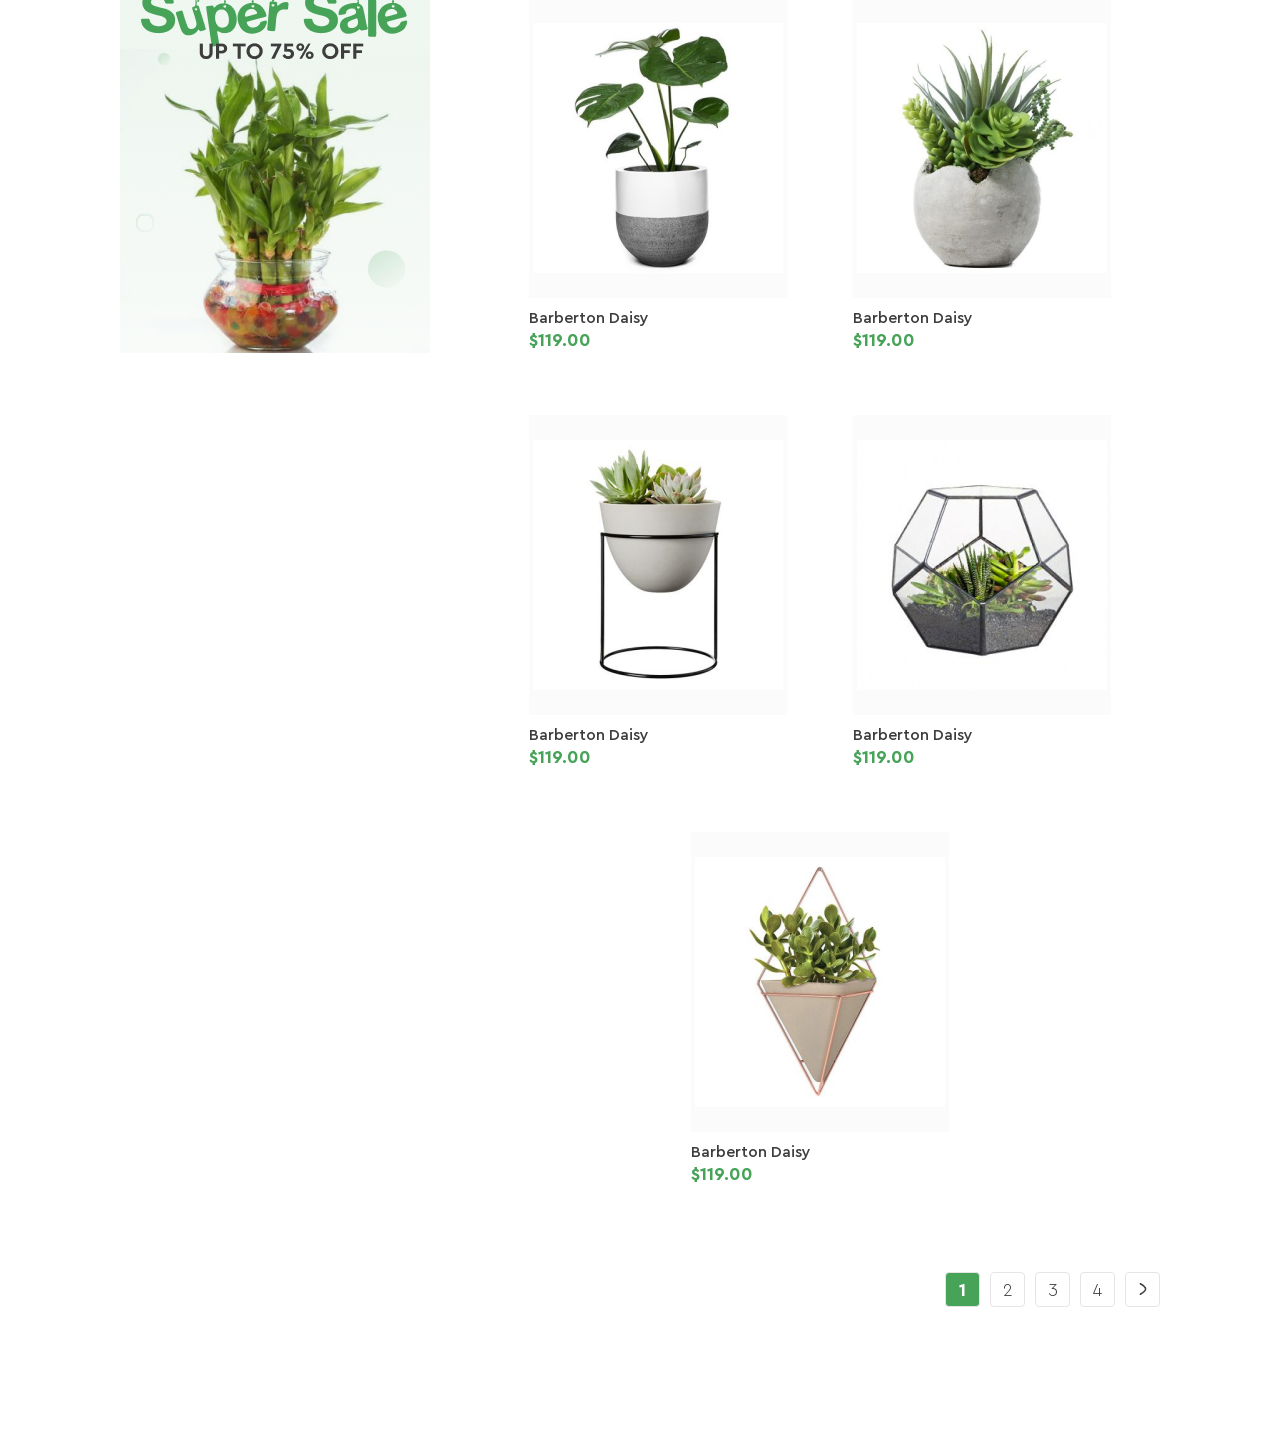
==== commit d9eb2021: "withoutStructure" ====
--- a/index.html
+++ b/index.html
@@ -142,14 +142,163 @@
                                         </p>
                                         <p class="price">
                                              $119.00
+                                        </p>    
+                                   </div>
+                                   <div class="icons">
+                                        <svg xmlns="http://www.w3.org/2000/svg" width="20" height="20" viewBox="0 0 20 20" fill="none">
+                                             <g clip-path="url(#clip0_1_128)">
+                                               <path d="M14.294 16.8745H8.24077C5.65655 16.8745 3.55412 14.7721 3.55412 12.1879V7.38404C3.55412 4.98174 2.35676 2.75812 0.351225 1.43578C-0.00894369 1.19832 -0.108379 0.71388 0.129078 0.353711C0.366535 -0.00649689 0.850939 -0.105971 1.21119 0.131564C2.35606 0.886427 3.28487 1.88203 3.94905 3.0283C4.09258 3.1891 5.24995 4.41583 7.14726 4.41583H16.142C18.596 4.36994 20.5168 6.83265 19.8752 9.20136L18.8397 13.3283C18.3159 15.4163 16.4466 16.8745 14.294 16.8745V16.8745ZM4.91926 5.53676C5.04912 6.13669 5.11634 6.75528 5.11634 7.38404V12.1879C5.11634 13.9107 6.51796 15.3123 8.24077 15.3123H14.294C15.7291 15.3123 16.9752 14.3401 17.3245 12.9482L18.3599 8.8212C18.7412 7.41372 17.5997 5.95082 16.142 5.97804H7.14722C6.28913 5.97804 5.54224 5.79304 4.91926 5.53676V5.53676ZM7.85021 19.0226C7.85021 18.4833 7.41307 18.0462 6.87383 18.0462C5.57828 18.0978 5.57942 19.9479 6.87383 19.9989C7.41307 19.9989 7.85021 19.5618 7.85021 19.0226ZM15.6222 19.0226C15.6222 18.4833 15.1851 18.0462 14.6459 18.0462C13.3503 18.0978 13.3514 19.9479 14.6459 19.9989C15.1851 19.9989 15.6222 19.5618 15.6222 19.0226ZM16.9231 8.32137C16.9231 7.88996 16.5734 7.54026 16.142 7.54026H7.45966C6.42329 7.5815 6.42407 9.06158 7.45966 9.10248H16.142C16.5734 9.10248 16.9231 8.75277 16.9231 8.32137Z" fill="black"/>
+                                             </g>
+                                             <defs>
+                                               <clipPath id="clip0_1_128">
+                                                 <rect width="20" height="20" fill="white"/>
+                                               </clipPath>
+                                             </defs>
+                                           </svg>
+                                           <svg xmlns="http://www.w3.org/2000/svg" width="20" height="20" viewBox="0 0 20 20" fill="none">
+                                             <path d="M10 18.8873C9.71527 18.8873 9.44077 18.7842 9.22684 18.5968C8.41888 17.8903 7.63992 17.2264 6.95267 16.6408L6.94916 16.6377C4.93423 14.9207 3.19427 13.4378 1.98364 11.9771C0.630341 10.3441 0 8.79578 0 7.10434C0 5.46097 0.563507 3.94485 1.58661 2.83508C2.62192 1.71219 4.04251 1.09375 5.58716 1.09375C6.74164 1.09375 7.79892 1.45874 8.72955 2.1785C9.19922 2.54181 9.62494 2.98645 10 3.5051C10.3752 2.98645 10.8008 2.54181 11.2706 2.1785C12.2012 1.45874 13.2585 1.09375 14.413 1.09375C15.9575 1.09375 17.3782 1.71219 18.4135 2.83508C19.4366 3.94485 20 5.46097 20 7.10434C20 8.79578 19.3698 10.3441 18.0165 11.9769C16.8059 13.4378 15.0661 14.9205 13.0515 16.6374C12.363 17.224 11.5828 17.8889 10.773 18.5971C10.5592 18.7842 10.2846 18.8873 10 18.8873V18.8873ZM5.58716 2.26532C4.37363 2.26532 3.25882 2.74963 2.44781 3.62915C1.62476 4.52194 1.17142 5.75607 1.17142 7.10434C1.17142 8.52692 1.70013 9.79919 2.88559 11.2296C4.03137 12.6122 5.73563 14.0645 7.70889 15.7462L7.71255 15.7492C8.4024 16.3371 9.18442 17.0036 9.99832 17.7153C10.8171 17.0023 11.6003 16.3347 12.2916 15.7458C14.2647 14.0642 15.9688 12.6122 17.1146 11.2296C18.2999 9.79919 18.8286 8.52692 18.8286 7.10434C18.8286 5.75607 18.3752 4.52194 17.5522 3.62915C16.7413 2.74963 15.6264 2.26532 14.413 2.26532C13.524 2.26532 12.7078 2.54791 11.9872 3.10516C11.3449 3.60199 10.8975 4.23004 10.6352 4.66949C10.5003 4.89548 10.2629 5.03036 10 5.03036C9.73709 5.03036 9.49966 4.89548 9.36478 4.66949C9.10263 4.23004 8.65524 3.60199 8.01285 3.10516C7.29218 2.54791 6.47598 2.26532 5.58716 2.26532V2.26532Z" fill="#3D3D3D"/>
+                                           </svg>
+                                           <svg xmlns="http://www.w3.org/2000/svg" width="20" height="20" viewBox="0 0 20 20" fill="none">
+                                             <g clip-path="url(#clip0_1_132)">
+                                               <path d="M14.5655 16.0022C10.5703 19.1858 4.98543 18.3048 2.02723 14.6536C-0.827947 11.1284 -0.649381 6.04306 2.44805 2.8245C5.6485 -0.500824 10.6802 -0.944742 14.3277 1.78307C15.6344 2.76019 16.6103 4.00328 17.2459 5.50798C17.8852 7.02142 18.0794 8.59605 17.8578 10.22C17.6367 11.8365 16.9918 13.2769 15.9422 14.6211C16.0272 14.6767 16.1177 14.7166 16.1826 14.7816C17.3364 15.9304 18.4859 17.0836 19.6397 18.2324C19.9131 18.5046 20.0493 18.8218 19.9681 19.2039C19.807 19.9643 18.9017 20.2578 18.321 19.7358C18.0488 19.4917 17.7985 19.2226 17.54 18.9641C16.5922 18.017 15.6451 17.0692 14.6973 16.122C14.6579 16.0846 14.6167 16.0496 14.5655 16.0022ZM15.9529 8.98627C15.9629 5.1265 12.8467 2.00597 8.97818 2.00035C5.12029 1.99473 2.00663 5.09029 1.98977 8.94757C1.97291 12.8167 5.08283 15.946 8.9632 15.9641C12.8055 15.9822 15.9429 12.8498 15.9529 8.98627Z" fill="#3D3D3D"/>
+                                             </g>
+                                             <defs>
+                                               <clipPath id="clip0_1_132">
+                                                 <rect width="19.9913" height="20" fill="white"/>
+                                               </clipPath>
+                                             </defs>
+                                           </svg>
+                                   </div>    
+                              </div>
+                         </li>
+                         <li class="productCard">
+                              <div class="poductCard">
+                                   <div class="imagecontainer">
+                                        <img src="./images/grid/card_2.png">
+                                   </div>
+                                   <div class="text"> 
+                                        <p class="poductName">
+                                             Barberton Daisy
+                                        </p>
+                                        <p class="price">
+                                             $119.00
+                                        </p> 
+                                        <div class="icons">
+                                             <svg xmlns="http://www.w3.org/2000/svg" width="20" height="20" viewBox="0 0 20 20" fill="none">
+                                                  <g clip-path="url(#clip0_1_128)">
+                                                    <path d="M14.294 16.8745H8.24077C5.65655 16.8745 3.55412 14.7721 3.55412 12.1879V7.38404C3.55412 4.98174 2.35676 2.75812 0.351225 1.43578C-0.00894369 1.19832 -0.108379 0.71388 0.129078 0.353711C0.366535 -0.00649689 0.850939 -0.105971 1.21119 0.131564C2.35606 0.886427 3.28487 1.88203 3.94905 3.0283C4.09258 3.1891 5.24995 4.41583 7.14726 4.41583H16.142C18.596 4.36994 20.5168 6.83265 19.8752 9.20136L18.8397 13.3283C18.3159 15.4163 16.4466 16.8745 14.294 16.8745V16.8745ZM4.91926 5.53676C5.04912 6.13669 5.11634 6.75528 5.11634 7.38404V12.1879C5.11634 13.9107 6.51796 15.3123 8.24077 15.3123H14.294C15.7291 15.3123 16.9752 14.3401 17.3245 12.9482L18.3599 8.8212C18.7412 7.41372 17.5997 5.95082 16.142 5.97804H7.14722C6.28913 5.97804 5.54224 5.79304 4.91926 5.53676V5.53676ZM7.85021 19.0226C7.85021 18.4833 7.41307 18.0462 6.87383 18.0462C5.57828 18.0978 5.57942 19.9479 6.87383 19.9989C7.41307 19.9989 7.85021 19.5618 7.85021 19.0226ZM15.6222 19.0226C15.6222 18.4833 15.1851 18.0462 14.6459 18.0462C13.3503 18.0978 13.3514 19.9479 14.6459 19.9989C15.1851 19.9989 15.6222 19.5618 15.6222 19.0226ZM16.9231 8.32137C16.9231 7.88996 16.5734 7.54026 16.142 7.54026H7.45966C6.42329 7.5815 6.42407 9.06158 7.45966 9.10248H16.142C16.5734 9.10248 16.9231 8.75277 16.9231 8.32137Z" fill="black"/>
+                                                  </g>
+                                                  <defs>
+                                                    <clipPath id="clip0_1_128">
+                                                      <rect width="20" height="20" fill="white"/>
+                                                    </clipPath>
+                                                  </defs>
+                                                </svg>
+                                                <svg xmlns="http://www.w3.org/2000/svg" width="20" height="20" viewBox="0 0 20 20" fill="none">
+                                                  <path d="M10 18.8873C9.71527 18.8873 9.44077 18.7842 9.22684 18.5968C8.41888 17.8903 7.63992 17.2264 6.95267 16.6408L6.94916 16.6377C4.93423 14.9207 3.19427 13.4378 1.98364 11.9771C0.630341 10.3441 0 8.79578 0 7.10434C0 5.46097 0.563507 3.94485 1.58661 2.83508C2.62192 1.71219 4.04251 1.09375 5.58716 1.09375C6.74164 1.09375 7.79892 1.45874 8.72955 2.1785C9.19922 2.54181 9.62494 2.98645 10 3.5051C10.3752 2.98645 10.8008 2.54181 11.2706 2.1785C12.2012 1.45874 13.2585 1.09375 14.413 1.09375C15.9575 1.09375 17.3782 1.71219 18.4135 2.83508C19.4366 3.94485 20 5.46097 20 7.10434C20 8.79578 19.3698 10.3441 18.0165 11.9769C16.8059 13.4378 15.0661 14.9205 13.0515 16.6374C12.363 17.224 11.5828 17.8889 10.773 18.5971C10.5592 18.7842 10.2846 18.8873 10 18.8873V18.8873ZM5.58716 2.26532C4.37363 2.26532 3.25882 2.74963 2.44781 3.62915C1.62476 4.52194 1.17142 5.75607 1.17142 7.10434C1.17142 8.52692 1.70013 9.79919 2.88559 11.2296C4.03137 12.6122 5.73563 14.0645 7.70889 15.7462L7.71255 15.7492C8.4024 16.3371 9.18442 17.0036 9.99832 17.7153C10.8171 17.0023 11.6003 16.3347 12.2916 15.7458C14.2647 14.0642 15.9688 12.6122 17.1146 11.2296C18.2999 9.79919 18.8286 8.52692 18.8286 7.10434C18.8286 5.75607 18.3752 4.52194 17.5522 3.62915C16.7413 2.74963 15.6264 2.26532 14.413 2.26532C13.524 2.26532 12.7078 2.54791 11.9872 3.10516C11.3449 3.60199 10.8975 4.23004 10.6352 4.66949C10.5003 4.89548 10.2629 5.03036 10 5.03036C9.73709 5.03036 9.49966 4.89548 9.36478 4.66949C9.10263 4.23004 8.65524 3.60199 8.01285 3.10516C7.29218 2.54791 6.47598 2.26532 5.58716 2.26532V2.26532Z" fill="#3D3D3D"/>
+                                                </svg>
+                                                <svg xmlns="http://www.w3.org/2000/svg" width="20" height="20" viewBox="0 0 20 20" fill="none">
+                                                  <g clip-path="url(#clip0_1_132)">
+                                                    <path d="M14.5655 16.0022C10.5703 19.1858 4.98543 18.3048 2.02723 14.6536C-0.827947 11.1284 -0.649381 6.04306 2.44805 2.8245C5.6485 -0.500824 10.6802 -0.944742 14.3277 1.78307C15.6344 2.76019 16.6103 4.00328 17.2459 5.50798C17.8852 7.02142 18.0794 8.59605 17.8578 10.22C17.6367 11.8365 16.9918 13.2769 15.9422 14.6211C16.0272 14.6767 16.1177 14.7166 16.1826 14.7816C17.3364 15.9304 18.4859 17.0836 19.6397 18.2324C19.9131 18.5046 20.0493 18.8218 19.9681 19.2039C19.807 19.9643 18.9017 20.2578 18.321 19.7358C18.0488 19.4917 17.7985 19.2226 17.54 18.9641C16.5922 18.017 15.6451 17.0692 14.6973 16.122C14.6579 16.0846 14.6167 16.0496 14.5655 16.0022ZM15.9529 8.98627C15.9629 5.1265 12.8467 2.00597 8.97818 2.00035C5.12029 1.99473 2.00663 5.09029 1.98977 8.94757C1.97291 12.8167 5.08283 15.946 8.9632 15.9641C12.8055 15.9822 15.9429 12.8498 15.9529 8.98627Z" fill="#3D3D3D"/>
+                                                  </g>
+                                                  <defs>
+                                                    <clipPath id="clip0_1_132">
+                                                      <rect width="19.9913" height="20" fill="white"/>
+                                                    </clipPath>
+                                                  </defs>
+                                                </svg>
+                                        </div>    
+                                   </div>
+                              </div>
+
+                         </li>
+                         <li class="productCard">
+                              <div class="poductCard">
+                                   <div class="imagecontainer">
+                                        <p class="discount">13% OFF</p>
+                                        <img src="./images/grid/card_3.png">
+                                   </div>
+                                   <div class="text"> 
+                                        <p class="poductName">
+                                             Barberton Daisy
+                                        </p>
+                                        <p class="price" data-last="  $229.00">
+                                             $119.00   
+                                        </p>   
+                                   </div>
+                                   <div class="icons">
+                                        <svg xmlns="http://www.w3.org/2000/svg" width="20" height="20" viewBox="0 0 20 20" fill="none">
+                                             <g clip-path="url(#clip0_1_128)">
+                                               <path d="M14.294 16.8745H8.24077C5.65655 16.8745 3.55412 14.7721 3.55412 12.1879V7.38404C3.55412 4.98174 2.35676 2.75812 0.351225 1.43578C-0.00894369 1.19832 -0.108379 0.71388 0.129078 0.353711C0.366535 -0.00649689 0.850939 -0.105971 1.21119 0.131564C2.35606 0.886427 3.28487 1.88203 3.94905 3.0283C4.09258 3.1891 5.24995 4.41583 7.14726 4.41583H16.142C18.596 4.36994 20.5168 6.83265 19.8752 9.20136L18.8397 13.3283C18.3159 15.4163 16.4466 16.8745 14.294 16.8745V16.8745ZM4.91926 5.53676C5.04912 6.13669 5.11634 6.75528 5.11634 7.38404V12.1879C5.11634 13.9107 6.51796 15.3123 8.24077 15.3123H14.294C15.7291 15.3123 16.9752 14.3401 17.3245 12.9482L18.3599 8.8212C18.7412 7.41372 17.5997 5.95082 16.142 5.97804H7.14722C6.28913 5.97804 5.54224 5.79304 4.91926 5.53676V5.53676ZM7.85021 19.0226C7.85021 18.4833 7.41307 18.0462 6.87383 18.0462C5.57828 18.0978 5.57942 19.9479 6.87383 19.9989C7.41307 19.9989 7.85021 19.5618 7.85021 19.0226ZM15.6222 19.0226C15.6222 18.4833 15.1851 18.0462 14.6459 18.0462C13.3503 18.0978 13.3514 19.9479 14.6459 19.9989C15.1851 19.9989 15.6222 19.5618 15.6222 19.0226ZM16.9231 8.32137C16.9231 7.88996 16.5734 7.54026 16.142 7.54026H7.45966C6.42329 7.5815 6.42407 9.06158 7.45966 9.10248H16.142C16.5734 9.10248 16.9231 8.75277 16.9231 8.32137Z" fill="black"/>
+                                             </g>
+                                             <defs>
+                                               <clipPath id="clip0_1_128">
+                                                 <rect width="20" height="20" fill="white"/>
+                                               </clipPath>
+                                             </defs>
+                                           </svg>
+                                           <svg xmlns="http://www.w3.org/2000/svg" width="20" height="20" viewBox="0 0 20 20" fill="none">
+                                             <path d="M10 18.8873C9.71527 18.8873 9.44077 18.7842 9.22684 18.5968C8.41888 17.8903 7.63992 17.2264 6.95267 16.6408L6.94916 16.6377C4.93423 14.9207 3.19427 13.4378 1.98364 11.9771C0.630341 10.3441 0 8.79578 0 7.10434C0 5.46097 0.563507 3.94485 1.58661 2.83508C2.62192 1.71219 4.04251 1.09375 5.58716 1.09375C6.74164 1.09375 7.79892 1.45874 8.72955 2.1785C9.19922 2.54181 9.62494 2.98645 10 3.5051C10.3752 2.98645 10.8008 2.54181 11.2706 2.1785C12.2012 1.45874 13.2585 1.09375 14.413 1.09375C15.9575 1.09375 17.3782 1.71219 18.4135 2.83508C19.4366 3.94485 20 5.46097 20 7.10434C20 8.79578 19.3698 10.3441 18.0165 11.9769C16.8059 13.4378 15.0661 14.9205 13.0515 16.6374C12.363 17.224 11.5828 17.8889 10.773 18.5971C10.5592 18.7842 10.2846 18.8873 10 18.8873V18.8873ZM5.58716 2.26532C4.37363 2.26532 3.25882 2.74963 2.44781 3.62915C1.62476 4.52194 1.17142 5.75607 1.17142 7.10434C1.17142 8.52692 1.70013 9.79919 2.88559 11.2296C4.03137 12.6122 5.73563 14.0645 7.70889 15.7462L7.71255 15.7492C8.4024 16.3371 9.18442 17.0036 9.99832 17.7153C10.8171 17.0023 11.6003 16.3347 12.2916 15.7458C14.2647 14.0642 15.9688 12.6122 17.1146 11.2296C18.2999 9.79919 18.8286 8.52692 18.8286 7.10434C18.8286 5.75607 18.3752 4.52194 17.5522 3.62915C16.7413 2.74963 15.6264 2.26532 14.413 2.26532C13.524 2.26532 12.7078 2.54791 11.9872 3.10516C11.3449 3.60199 10.8975 4.23004 10.6352 4.66949C10.5003 4.89548 10.2629 5.03036 10 5.03036C9.73709 5.03036 9.49966 4.89548 9.36478 4.66949C9.10263 4.23004 8.65524 3.60199 8.01285 3.10516C7.29218 2.54791 6.47598 2.26532 5.58716 2.26532V2.26532Z" fill="#3D3D3D"/>
+                                           </svg>
+                                           <svg xmlns="http://www.w3.org/2000/svg" width="20" height="20" viewBox="0 0 20 20" fill="none">
+                                             <g clip-path="url(#clip0_1_132)">
+                                               <path d="M14.5655 16.0022C10.5703 19.1858 4.98543 18.3048 2.02723 14.6536C-0.827947 11.1284 -0.649381 6.04306 2.44805 2.8245C5.6485 -0.500824 10.6802 -0.944742 14.3277 1.78307C15.6344 2.76019 16.6103 4.00328 17.2459 5.50798C17.8852 7.02142 18.0794 8.59605 17.8578 10.22C17.6367 11.8365 16.9918 13.2769 15.9422 14.6211C16.0272 14.6767 16.1177 14.7166 16.1826 14.7816C17.3364 15.9304 18.4859 17.0836 19.6397 18.2324C19.9131 18.5046 20.0493 18.8218 19.9681 19.2039C19.807 19.9643 18.9017 20.2578 18.321 19.7358C18.0488 19.4917 17.7985 19.2226 17.54 18.9641C16.5922 18.017 15.6451 17.0692 14.6973 16.122C14.6579 16.0846 14.6167 16.0496 14.5655 16.0022ZM15.9529 8.98627C15.9629 5.1265 12.8467 2.00597 8.97818 2.00035C5.12029 1.99473 2.00663 5.09029 1.98977 8.94757C1.97291 12.8167 5.08283 15.946 8.9632 15.9641C12.8055 15.9822 15.9429 12.8498 15.9529 8.98627Z" fill="#3D3D3D"/>
+                                             </g>
+                                             <defs>
+                                               <clipPath id="clip0_1_132">
+                                                 <rect width="19.9913" height="20" fill="white"/>
+                                               </clipPath>
+                                             </defs>
+                                           </svg>
+                                   </div>    
+                              </div>
+
+                         </li>
+                         <li class="productCard">
+                              <div class="poductCard">
+                                   <div class="imagecontainer">
+                                        <img src="./images/grid/card_4.png">
+                                   </div>
+                                   <div class="text"> 
+                                        <p class="poductName">
+                                             Barberton Daisy
+                                        </p>
+                                        <p class="price">
+                                             $119.00
                                         </p>     
                                    </div>
-                              </div>
-                         </li>
-                         <li class="productCard discount">
-                              <div class="poductCard">
-                                   <div class="imagecontainer">
-                                        <img src="./images/grid/card_2.png">
+                                   <div class="icons">
+                                        <svg xmlns="http://www.w3.org/2000/svg" width="20" height="20" viewBox="0 0 20 20" fill="none">
+                                             <g clip-path="url(#clip0_1_128)">
+                                               <path d="M14.294 16.8745H8.24077C5.65655 16.8745 3.55412 14.7721 3.55412 12.1879V7.38404C3.55412 4.98174 2.35676 2.75812 0.351225 1.43578C-0.00894369 1.19832 -0.108379 0.71388 0.129078 0.353711C0.366535 -0.00649689 0.850939 -0.105971 1.21119 0.131564C2.35606 0.886427 3.28487 1.88203 3.94905 3.0283C4.09258 3.1891 5.24995 4.41583 7.14726 4.41583H16.142C18.596 4.36994 20.5168 6.83265 19.8752 9.20136L18.8397 13.3283C18.3159 15.4163 16.4466 16.8745 14.294 16.8745V16.8745ZM4.91926 5.53676C5.04912 6.13669 5.11634 6.75528 5.11634 7.38404V12.1879C5.11634 13.9107 6.51796 15.3123 8.24077 15.3123H14.294C15.7291 15.3123 16.9752 14.3401 17.3245 12.9482L18.3599 8.8212C18.7412 7.41372 17.5997 5.95082 16.142 5.97804H7.14722C6.28913 5.97804 5.54224 5.79304 4.91926 5.53676V5.53676ZM7.85021 19.0226C7.85021 18.4833 7.41307 18.0462 6.87383 18.0462C5.57828 18.0978 5.57942 19.9479 6.87383 19.9989C7.41307 19.9989 7.85021 19.5618 7.85021 19.0226ZM15.6222 19.0226C15.6222 18.4833 15.1851 18.0462 14.6459 18.0462C13.3503 18.0978 13.3514 19.9479 14.6459 19.9989C15.1851 19.9989 15.6222 19.5618 15.6222 19.0226ZM16.9231 8.32137C16.9231 7.88996 16.5734 7.54026 16.142 7.54026H7.45966C6.42329 7.5815 6.42407 9.06158 7.45966 9.10248H16.142C16.5734 9.10248 16.9231 8.75277 16.9231 8.32137Z" fill="black"/>
+                                             </g>
+                                             <defs>
+                                               <clipPath id="clip0_1_128">
+                                                 <rect width="20" height="20" fill="white"/>
+                                               </clipPath>
+                                             </defs>
+                                           </svg>
+                                           <svg xmlns="http://www.w3.org/2000/svg" width="20" height="20" viewBox="0 0 20 20" fill="none">
+                                             <path d="M10 18.8873C9.71527 18.8873 9.44077 18.7842 9.22684 18.5968C8.41888 17.8903 7.63992 17.2264 6.95267 16.6408L6.94916 16.6377C4.93423 14.9207 3.19427 13.4378 1.98364 11.9771C0.630341 10.3441 0 8.79578 0 7.10434C0 5.46097 0.563507 3.94485 1.58661 2.83508C2.62192 1.71219 4.04251 1.09375 5.58716 1.09375C6.74164 1.09375 7.79892 1.45874 8.72955 2.1785C9.19922 2.54181 9.62494 2.98645 10 3.5051C10.3752 2.98645 10.8008 2.54181 11.2706 2.1785C12.2012 1.45874 13.2585 1.09375 14.413 1.09375C15.9575 1.09375 17.3782 1.71219 18.4135 2.83508C19.4366 3.94485 20 5.46097 20 7.10434C20 8.79578 19.3698 10.3441 18.0165 11.9769C16.8059 13.4378 15.0661 14.9205 13.0515 16.6374C12.363 17.224 11.5828 17.8889 10.773 18.5971C10.5592 18.7842 10.2846 18.8873 10 18.8873V18.8873ZM5.58716 2.26532C4.37363 2.26532 3.25882 2.74963 2.44781 3.62915C1.62476 4.52194 1.17142 5.75607 1.17142 7.10434C1.17142 8.52692 1.70013 9.79919 2.88559 11.2296C4.03137 12.6122 5.73563 14.0645 7.70889 15.7462L7.71255 15.7492C8.4024 16.3371 9.18442 17.0036 9.99832 17.7153C10.8171 17.0023 11.6003 16.3347 12.2916 15.7458C14.2647 14.0642 15.9688 12.6122 17.1146 11.2296C18.2999 9.79919 18.8286 8.52692 18.8286 7.10434C18.8286 5.75607 18.3752 4.52194 17.5522 3.62915C16.7413 2.74963 15.6264 2.26532 14.413 2.26532C13.524 2.26532 12.7078 2.54791 11.9872 3.10516C11.3449 3.60199 10.8975 4.23004 10.6352 4.66949C10.5003 4.89548 10.2629 5.03036 10 5.03036C9.73709 5.03036 9.49966 4.89548 9.36478 4.66949C9.10263 4.23004 8.65524 3.60199 8.01285 3.10516C7.29218 2.54791 6.47598 2.26532 5.58716 2.26532V2.26532Z" fill="#3D3D3D"/>
+                                           </svg>
+                                           <svg xmlns="http://www.w3.org/2000/svg" width="20" height="20" viewBox="0 0 20 20" fill="none">
+                                             <g clip-path="url(#clip0_1_132)">
+                                               <path d="M14.5655 16.0022C10.5703 19.1858 4.98543 18.3048 2.02723 14.6536C-0.827947 11.1284 -0.649381 6.04306 2.44805 2.8245C5.6485 -0.500824 10.6802 -0.944742 14.3277 1.78307C15.6344 2.76019 16.6103 4.00328 17.2459 5.50798C17.8852 7.02142 18.0794 8.59605 17.8578 10.22C17.6367 11.8365 16.9918 13.2769 15.9422 14.6211C16.0272 14.6767 16.1177 14.7166 16.1826 14.7816C17.3364 15.9304 18.4859 17.0836 19.6397 18.2324C19.9131 18.5046 20.0493 18.8218 19.9681 19.2039C19.807 19.9643 18.9017 20.2578 18.321 19.7358C18.0488 19.4917 17.7985 19.2226 17.54 18.9641C16.5922 18.017 15.6451 17.0692 14.6973 16.122C14.6579 16.0846 14.6167 16.0496 14.5655 16.0022ZM15.9529 8.98627C15.9629 5.1265 12.8467 2.00597 8.97818 2.00035C5.12029 1.99473 2.00663 5.09029 1.98977 8.94757C1.97291 12.8167 5.08283 15.946 8.9632 15.9641C12.8055 15.9822 15.9429 12.8498 15.9529 8.98627Z" fill="#3D3D3D"/>
+                                             </g>
+                                             <defs>
+                                               <clipPath id="clip0_1_132">
+                                                 <rect width="19.9913" height="20" fill="white"/>
+                                               </clipPath>
+                                             </defs>
+                                           </svg>
+                                   </div>    
+
+                              </div>
+                         </li>
+                         <li class="productCard">
+                              <div class="poductCard">
+                                   <div class="imagecontainer">
+                                        <img src="./images/grid/card_5.png">
                                    </div>
                                    <div class="text"> 
                                         <p class="poductName">
@@ -159,13 +308,38 @@
                                              $119.00
                                         </p>     
                                    </div>
-                              </div>
+                                   <div class="icons">
+                                        <svg xmlns="http://www.w3.org/2000/svg" width="20" height="20" viewBox="0 0 20 20" fill="none">
+                                             <g clip-path="url(#clip0_1_128)">
+                                               <path d="M14.294 16.8745H8.24077C5.65655 16.8745 3.55412 14.7721 3.55412 12.1879V7.38404C3.55412 4.98174 2.35676 2.75812 0.351225 1.43578C-0.00894369 1.19832 -0.108379 0.71388 0.129078 0.353711C0.366535 -0.00649689 0.850939 -0.105971 1.21119 0.131564C2.35606 0.886427 3.28487 1.88203 3.94905 3.0283C4.09258 3.1891 5.24995 4.41583 7.14726 4.41583H16.142C18.596 4.36994 20.5168 6.83265 19.8752 9.20136L18.8397 13.3283C18.3159 15.4163 16.4466 16.8745 14.294 16.8745V16.8745ZM4.91926 5.53676C5.04912 6.13669 5.11634 6.75528 5.11634 7.38404V12.1879C5.11634 13.9107 6.51796 15.3123 8.24077 15.3123H14.294C15.7291 15.3123 16.9752 14.3401 17.3245 12.9482L18.3599 8.8212C18.7412 7.41372 17.5997 5.95082 16.142 5.97804H7.14722C6.28913 5.97804 5.54224 5.79304 4.91926 5.53676V5.53676ZM7.85021 19.0226C7.85021 18.4833 7.41307 18.0462 6.87383 18.0462C5.57828 18.0978 5.57942 19.9479 6.87383 19.9989C7.41307 19.9989 7.85021 19.5618 7.85021 19.0226ZM15.6222 19.0226C15.6222 18.4833 15.1851 18.0462 14.6459 18.0462C13.3503 18.0978 13.3514 19.9479 14.6459 19.9989C15.1851 19.9989 15.6222 19.5618 15.6222 19.0226ZM16.9231 8.32137C16.9231 7.88996 16.5734 7.54026 16.142 7.54026H7.45966C6.42329 7.5815 6.42407 9.06158 7.45966 9.10248H16.142C16.5734 9.10248 16.9231 8.75277 16.9231 8.32137Z" fill="black"/>
+                                             </g>
+                                             <defs>
+                                               <clipPath id="clip0_1_128">
+                                                 <rect width="20" height="20" fill="white"/>
+                                               </clipPath>
+                                             </defs>
+                                           </svg>
+                                           <svg xmlns="http://www.w3.org/2000/svg" width="20" height="20" viewBox="0 0 20 20" fill="none">
+                                             <path d="M10 18.8873C9.71527 18.8873 9.44077 18.7842 9.22684 18.5968C8.41888 17.8903 7.63992 17.2264 6.95267 16.6408L6.94916 16.6377C4.93423 14.9207 3.19427 13.4378 1.98364 11.9771C0.630341 10.3441 0 8.79578 0 7.10434C0 5.46097 0.563507 3.94485 1.58661 2.83508C2.62192 1.71219 4.04251 1.09375 5.58716 1.09375C6.74164 1.09375 7.79892 1.45874 8.72955 2.1785C9.19922 2.54181 9.62494 2.98645 10 3.5051C10.3752 2.98645 10.8008 2.54181 11.2706 2.1785C12.2012 1.45874 13.2585 1.09375 14.413 1.09375C15.9575 1.09375 17.3782 1.71219 18.4135 2.83508C19.4366 3.94485 20 5.46097 20 7.10434C20 8.79578 19.3698 10.3441 18.0165 11.9769C16.8059 13.4378 15.0661 14.9205 13.0515 16.6374C12.363 17.224 11.5828 17.8889 10.773 18.5971C10.5592 18.7842 10.2846 18.8873 10 18.8873V18.8873ZM5.58716 2.26532C4.37363 2.26532 3.25882 2.74963 2.44781 3.62915C1.62476 4.52194 1.17142 5.75607 1.17142 7.10434C1.17142 8.52692 1.70013 9.79919 2.88559 11.2296C4.03137 12.6122 5.73563 14.0645 7.70889 15.7462L7.71255 15.7492C8.4024 16.3371 9.18442 17.0036 9.99832 17.7153C10.8171 17.0023 11.6003 16.3347 12.2916 15.7458C14.2647 14.0642 15.9688 12.6122 17.1146 11.2296C18.2999 9.79919 18.8286 8.52692 18.8286 7.10434C18.8286 5.75607 18.3752 4.52194 17.5522 3.62915C16.7413 2.74963 15.6264 2.26532 14.413 2.26532C13.524 2.26532 12.7078 2.54791 11.9872 3.10516C11.3449 3.60199 10.8975 4.23004 10.6352 4.66949C10.5003 4.89548 10.2629 5.03036 10 5.03036C9.73709 5.03036 9.49966 4.89548 9.36478 4.66949C9.10263 4.23004 8.65524 3.60199 8.01285 3.10516C7.29218 2.54791 6.47598 2.26532 5.58716 2.26532V2.26532Z" fill="#3D3D3D"/>
+                                           </svg>
+                                           <svg xmlns="http://www.w3.org/2000/svg" width="20" height="20" viewBox="0 0 20 20" fill="none">
+                                             <g clip-path="url(#clip0_1_132)">
+                                               <path d="M14.5655 16.0022C10.5703 19.1858 4.98543 18.3048 2.02723 14.6536C-0.827947 11.1284 -0.649381 6.04306 2.44805 2.8245C5.6485 -0.500824 10.6802 -0.944742 14.3277 1.78307C15.6344 2.76019 16.6103 4.00328 17.2459 5.50798C17.8852 7.02142 18.0794 8.59605 17.8578 10.22C17.6367 11.8365 16.9918 13.2769 15.9422 14.6211C16.0272 14.6767 16.1177 14.7166 16.1826 14.7816C17.3364 15.9304 18.4859 17.0836 19.6397 18.2324C19.9131 18.5046 20.0493 18.8218 19.9681 19.2039C19.807 19.9643 18.9017 20.2578 18.321 19.7358C18.0488 19.4917 17.7985 19.2226 17.54 18.9641C16.5922 18.017 15.6451 17.0692 14.6973 16.122C14.6579 16.0846 14.6167 16.0496 14.5655 16.0022ZM15.9529 8.98627C15.9629 5.1265 12.8467 2.00597 8.97818 2.00035C5.12029 1.99473 2.00663 5.09029 1.98977 8.94757C1.97291 12.8167 5.08283 15.946 8.9632 15.9641C12.8055 15.9822 15.9429 12.8498 15.9529 8.98627Z" fill="#3D3D3D"/>
+                                             </g>
+                                             <defs>
+                                               <clipPath id="clip0_1_132">
+                                                 <rect width="19.9913" height="20" fill="white"/>
+                                               </clipPath>
+                                             </defs>
+                                           </svg>
+                                   </div>    
 
-                         </li>
-                         <li class="productCard">
-                              <div class="poductCard">
-                                   <div class="imagecontainer">
-                                        <img src="./images/grid/card_3.png">
+                              </div>
+                         </li>
+                         <li class="productCard">
+                              <div class="poductCard">
+                                   <div class="imagecontainer">
+                                        <img src="./images/grid/card_6.png">
                                    </div>
                                    <div class="text"> 
                                         <p class="poductName">
@@ -175,13 +349,118 @@
                                              $119.00
                                         </p>     
                                    </div>
-                              </div>
+                                   <div class="icons">
+                                        <svg xmlns="http://www.w3.org/2000/svg" width="20" height="20" viewBox="0 0 20 20" fill="none">
+                                             <g clip-path="url(#clip0_1_128)">
+                                               <path d="M14.294 16.8745H8.24077C5.65655 16.8745 3.55412 14.7721 3.55412 12.1879V7.38404C3.55412 4.98174 2.35676 2.75812 0.351225 1.43578C-0.00894369 1.19832 -0.108379 0.71388 0.129078 0.353711C0.366535 -0.00649689 0.850939 -0.105971 1.21119 0.131564C2.35606 0.886427 3.28487 1.88203 3.94905 3.0283C4.09258 3.1891 5.24995 4.41583 7.14726 4.41583H16.142C18.596 4.36994 20.5168 6.83265 19.8752 9.20136L18.8397 13.3283C18.3159 15.4163 16.4466 16.8745 14.294 16.8745V16.8745ZM4.91926 5.53676C5.04912 6.13669 5.11634 6.75528 5.11634 7.38404V12.1879C5.11634 13.9107 6.51796 15.3123 8.24077 15.3123H14.294C15.7291 15.3123 16.9752 14.3401 17.3245 12.9482L18.3599 8.8212C18.7412 7.41372 17.5997 5.95082 16.142 5.97804H7.14722C6.28913 5.97804 5.54224 5.79304 4.91926 5.53676V5.53676ZM7.85021 19.0226C7.85021 18.4833 7.41307 18.0462 6.87383 18.0462C5.57828 18.0978 5.57942 19.9479 6.87383 19.9989C7.41307 19.9989 7.85021 19.5618 7.85021 19.0226ZM15.6222 19.0226C15.6222 18.4833 15.1851 18.0462 14.6459 18.0462C13.3503 18.0978 13.3514 19.9479 14.6459 19.9989C15.1851 19.9989 15.6222 19.5618 15.6222 19.0226ZM16.9231 8.32137C16.9231 7.88996 16.5734 7.54026 16.142 7.54026H7.45966C6.42329 7.5815 6.42407 9.06158 7.45966 9.10248H16.142C16.5734 9.10248 16.9231 8.75277 16.9231 8.32137Z" fill="black"/>
+                                             </g>
+                                             <defs>
+                                               <clipPath id="clip0_1_128">
+                                                 <rect width="20" height="20" fill="white"/>
+                                               </clipPath>
+                                             </defs>
+                                           </svg>
+                                           <svg xmlns="http://www.w3.org/2000/svg" width="20" height="20" viewBox="0 0 20 20" fill="none">
+                                             <path d="M10 18.8873C9.71527 18.8873 9.44077 18.7842 9.22684 18.5968C8.41888 17.8903 7.63992 17.2264 6.95267 16.6408L6.94916 16.6377C4.93423 14.9207 3.19427 13.4378 1.98364 11.9771C0.630341 10.3441 0 8.79578 0 7.10434C0 5.46097 0.563507 3.94485 1.58661 2.83508C2.62192 1.71219 4.04251 1.09375 5.58716 1.09375C6.74164 1.09375 7.79892 1.45874 8.72955 2.1785C9.19922 2.54181 9.62494 2.98645 10 3.5051C10.3752 2.98645 10.8008 2.54181 11.2706 2.1785C12.2012 1.45874 13.2585 1.09375 14.413 1.09375C15.9575 1.09375 17.3782 1.71219 18.4135 2.83508C19.4366 3.94485 20 5.46097 20 7.10434C20 8.79578 19.3698 10.3441 18.0165 11.9769C16.8059 13.4378 15.0661 14.9205 13.0515 16.6374C12.363 17.224 11.5828 17.8889 10.773 18.5971C10.5592 18.7842 10.2846 18.8873 10 18.8873V18.8873ZM5.58716 2.26532C4.37363 2.26532 3.25882 2.74963 2.44781 3.62915C1.62476 4.52194 1.17142 5.75607 1.17142 7.10434C1.17142 8.52692 1.70013 9.79919 2.88559 11.2296C4.03137 12.6122 5.73563 14.0645 7.70889 15.7462L7.71255 15.7492C8.4024 16.3371 9.18442 17.0036 9.99832 17.7153C10.8171 17.0023 11.6003 16.3347 12.2916 15.7458C14.2647 14.0642 15.9688 12.6122 17.1146 11.2296C18.2999 9.79919 18.8286 8.52692 18.8286 7.10434C18.8286 5.75607 18.3752 4.52194 17.5522 3.62915C16.7413 2.74963 15.6264 2.26532 14.413 2.26532C13.524 2.26532 12.7078 2.54791 11.9872 3.10516C11.3449 3.60199 10.8975 4.23004 10.6352 4.66949C10.5003 4.89548 10.2629 5.03036 10 5.03036C9.73709 5.03036 9.49966 4.89548 9.36478 4.66949C9.10263 4.23004 8.65524 3.60199 8.01285 3.10516C7.29218 2.54791 6.47598 2.26532 5.58716 2.26532V2.26532Z" fill="#3D3D3D"/>
+                                           </svg>
+                                           <svg xmlns="http://www.w3.org/2000/svg" width="20" height="20" viewBox="0 0 20 20" fill="none">
+                                             <g clip-path="url(#clip0_1_132)">
+                                               <path d="M14.5655 16.0022C10.5703 19.1858 4.98543 18.3048 2.02723 14.6536C-0.827947 11.1284 -0.649381 6.04306 2.44805 2.8245C5.6485 -0.500824 10.6802 -0.944742 14.3277 1.78307C15.6344 2.76019 16.6103 4.00328 17.2459 5.50798C17.8852 7.02142 18.0794 8.59605 17.8578 10.22C17.6367 11.8365 16.9918 13.2769 15.9422 14.6211C16.0272 14.6767 16.1177 14.7166 16.1826 14.7816C17.3364 15.9304 18.4859 17.0836 19.6397 18.2324C19.9131 18.5046 20.0493 18.8218 19.9681 19.2039C19.807 19.9643 18.9017 20.2578 18.321 19.7358C18.0488 19.4917 17.7985 19.2226 17.54 18.9641C16.5922 18.017 15.6451 17.0692 14.6973 16.122C14.6579 16.0846 14.6167 16.0496 14.5655 16.0022ZM15.9529 8.98627C15.9629 5.1265 12.8467 2.00597 8.97818 2.00035C5.12029 1.99473 2.00663 5.09029 1.98977 8.94757C1.97291 12.8167 5.08283 15.946 8.9632 15.9641C12.8055 15.9822 15.9429 12.8498 15.9529 8.98627Z" fill="#3D3D3D"/>
+                                             </g>
+                                             <defs>
+                                               <clipPath id="clip0_1_132">
+                                                 <rect width="19.9913" height="20" fill="white"/>
+                                               </clipPath>
+                                             </defs>
+                                           </svg>
+                                   </div>    
+                              </div>
+                         </li>
+                         <li class="productCard">
+                              <div class="poductCard"> 
+                                   <div class="imagecontainer">
+                                        <img src="./images/grid/card_7.png">
+                                   </div>
+                                   <div class="text"> 
+                                        <p class="poductName">
+                                             Barberton Daisy
+                                        </p>
+                                        <p class="price">
+                                             $119.00
+                                        </p>     
+                                   </div>
+                                   <div class="icons">
+                                        <svg xmlns="http://www.w3.org/2000/svg" width="20" height="20" viewBox="0 0 20 20" fill="none">
+                                             <g clip-path="url(#clip0_1_128)">
+                                               <path d="M14.294 16.8745H8.24077C5.65655 16.8745 3.55412 14.7721 3.55412 12.1879V7.38404C3.55412 4.98174 2.35676 2.75812 0.351225 1.43578C-0.00894369 1.19832 -0.108379 0.71388 0.129078 0.353711C0.366535 -0.00649689 0.850939 -0.105971 1.21119 0.131564C2.35606 0.886427 3.28487 1.88203 3.94905 3.0283C4.09258 3.1891 5.24995 4.41583 7.14726 4.41583H16.142C18.596 4.36994 20.5168 6.83265 19.8752 9.20136L18.8397 13.3283C18.3159 15.4163 16.4466 16.8745 14.294 16.8745V16.8745ZM4.91926 5.53676C5.04912 6.13669 5.11634 6.75528 5.11634 7.38404V12.1879C5.11634 13.9107 6.51796 15.3123 8.24077 15.3123H14.294C15.7291 15.3123 16.9752 14.3401 17.3245 12.9482L18.3599 8.8212C18.7412 7.41372 17.5997 5.95082 16.142 5.97804H7.14722C6.28913 5.97804 5.54224 5.79304 4.91926 5.53676V5.53676ZM7.85021 19.0226C7.85021 18.4833 7.41307 18.0462 6.87383 18.0462C5.57828 18.0978 5.57942 19.9479 6.87383 19.9989C7.41307 19.9989 7.85021 19.5618 7.85021 19.0226ZM15.6222 19.0226C15.6222 18.4833 15.1851 18.0462 14.6459 18.0462C13.3503 18.0978 13.3514 19.9479 14.6459 19.9989C15.1851 19.9989 15.6222 19.5618 15.6222 19.0226ZM16.9231 8.32137C16.9231 7.88996 16.5734 7.54026 16.142 7.54026H7.45966C6.42329 7.5815 6.42407 9.06158 7.45966 9.10248H16.142C16.5734 9.10248 16.9231 8.75277 16.9231 8.32137Z" fill="black"/>
+                                             </g>
+                                             <defs>
+                                               <clipPath id="clip0_1_128">
+                                                 <rect width="20" height="20" fill="white"/>
+                                               </clipPath>
+                                             </defs>
+                                           </svg>
+                                           <svg xmlns="http://www.w3.org/2000/svg" width="20" height="20" viewBox="0 0 20 20" fill="none">
+                                             <path d="M10 18.8873C9.71527 18.8873 9.44077 18.7842 9.22684 18.5968C8.41888 17.8903 7.63992 17.2264 6.95267 16.6408L6.94916 16.6377C4.93423 14.9207 3.19427 13.4378 1.98364 11.9771C0.630341 10.3441 0 8.79578 0 7.10434C0 5.46097 0.563507 3.94485 1.58661 2.83508C2.62192 1.71219 4.04251 1.09375 5.58716 1.09375C6.74164 1.09375 7.79892 1.45874 8.72955 2.1785C9.19922 2.54181 9.62494 2.98645 10 3.5051C10.3752 2.98645 10.8008 2.54181 11.2706 2.1785C12.2012 1.45874 13.2585 1.09375 14.413 1.09375C15.9575 1.09375 17.3782 1.71219 18.4135 2.83508C19.4366 3.94485 20 5.46097 20 7.10434C20 8.79578 19.3698 10.3441 18.0165 11.9769C16.8059 13.4378 15.0661 14.9205 13.0515 16.6374C12.363 17.224 11.5828 17.8889 10.773 18.5971C10.5592 18.7842 10.2846 18.8873 10 18.8873V18.8873ZM5.58716 2.26532C4.37363 2.26532 3.25882 2.74963 2.44781 3.62915C1.62476 4.52194 1.17142 5.75607 1.17142 7.10434C1.17142 8.52692 1.70013 9.79919 2.88559 11.2296C4.03137 12.6122 5.73563 14.0645 7.70889 15.7462L7.71255 15.7492C8.4024 16.3371 9.18442 17.0036 9.99832 17.7153C10.8171 17.0023 11.6003 16.3347 12.2916 15.7458C14.2647 14.0642 15.9688 12.6122 17.1146 11.2296C18.2999 9.79919 18.8286 8.52692 18.8286 7.10434C18.8286 5.75607 18.3752 4.52194 17.5522 3.62915C16.7413 2.74963 15.6264 2.26532 14.413 2.26532C13.524 2.26532 12.7078 2.54791 11.9872 3.10516C11.3449 3.60199 10.8975 4.23004 10.6352 4.66949C10.5003 4.89548 10.2629 5.03036 10 5.03036C9.73709 5.03036 9.49966 4.89548 9.36478 4.66949C9.10263 4.23004 8.65524 3.60199 8.01285 3.10516C7.29218 2.54791 6.47598 2.26532 5.58716 2.26532V2.26532Z" fill="#3D3D3D"/>
+                                           </svg>
+                                           <svg xmlns="http://www.w3.org/2000/svg" width="20" height="20" viewBox="0 0 20 20" fill="none">
+                                             <g clip-path="url(#clip0_1_132)">
+                                               <path d="M14.5655 16.0022C10.5703 19.1858 4.98543 18.3048 2.02723 14.6536C-0.827947 11.1284 -0.649381 6.04306 2.44805 2.8245C5.6485 -0.500824 10.6802 -0.944742 14.3277 1.78307C15.6344 2.76019 16.6103 4.00328 17.2459 5.50798C17.8852 7.02142 18.0794 8.59605 17.8578 10.22C17.6367 11.8365 16.9918 13.2769 15.9422 14.6211C16.0272 14.6767 16.1177 14.7166 16.1826 14.7816C17.3364 15.9304 18.4859 17.0836 19.6397 18.2324C19.9131 18.5046 20.0493 18.8218 19.9681 19.2039C19.807 19.9643 18.9017 20.2578 18.321 19.7358C18.0488 19.4917 17.7985 19.2226 17.54 18.9641C16.5922 18.017 15.6451 17.0692 14.6973 16.122C14.6579 16.0846 14.6167 16.0496 14.5655 16.0022ZM15.9529 8.98627C15.9629 5.1265 12.8467 2.00597 8.97818 2.00035C5.12029 1.99473 2.00663 5.09029 1.98977 8.94757C1.97291 12.8167 5.08283 15.946 8.9632 15.9641C12.8055 15.9822 15.9429 12.8498 15.9529 8.98627Z" fill="#3D3D3D"/>
+                                             </g>
+                                             <defs>
+                                               <clipPath id="clip0_1_132">
+                                                 <rect width="19.9913" height="20" fill="white"/>
+                                               </clipPath>
+                                             </defs>
+                                           </svg>
+                                   </div>     
+                              </div>    
+                         </li>
+                         <li class="productCard">
+                              <div class="poductCard">
+                                   <div class="imagecontainer">
+                                        <img src="./images/grid/card_8.png">
+                                   </div>
+                                   <div class="text"> 
+                                        <p class="poductName">
+                                             Barberton Daisy
+                                        </p>
+                                        <p class="price">
+                                             $119.00
+                                        </p>     
+                                   </div>
+                                   <div class="icons">
+                                        <svg xmlns="http://www.w3.org/2000/svg" width="20" height="20" viewBox="0 0 20 20" fill="none">
+                                             <g clip-path="url(#clip0_1_128)">
+                                               <path d="M14.294 16.8745H8.24077C5.65655 16.8745 3.55412 14.7721 3.55412 12.1879V7.38404C3.55412 4.98174 2.35676 2.75812 0.351225 1.43578C-0.00894369 1.19832 -0.108379 0.71388 0.129078 0.353711C0.366535 -0.00649689 0.850939 -0.105971 1.21119 0.131564C2.35606 0.886427 3.28487 1.88203 3.94905 3.0283C4.09258 3.1891 5.24995 4.41583 7.14726 4.41583H16.142C18.596 4.36994 20.5168 6.83265 19.8752 9.20136L18.8397 13.3283C18.3159 15.4163 16.4466 16.8745 14.294 16.8745V16.8745ZM4.91926 5.53676C5.04912 6.13669 5.11634 6.75528 5.11634 7.38404V12.1879C5.11634 13.9107 6.51796 15.3123 8.24077 15.3123H14.294C15.7291 15.3123 16.9752 14.3401 17.3245 12.9482L18.3599 8.8212C18.7412 7.41372 17.5997 5.95082 16.142 5.97804H7.14722C6.28913 5.97804 5.54224 5.79304 4.91926 5.53676V5.53676ZM7.85021 19.0226C7.85021 18.4833 7.41307 18.0462 6.87383 18.0462C5.57828 18.0978 5.57942 19.9479 6.87383 19.9989C7.41307 19.9989 7.85021 19.5618 7.85021 19.0226ZM15.6222 19.0226C15.6222 18.4833 15.1851 18.0462 14.6459 18.0462C13.3503 18.0978 13.3514 19.9479 14.6459 19.9989C15.1851 19.9989 15.6222 19.5618 15.6222 19.0226ZM16.9231 8.32137C16.9231 7.88996 16.5734 7.54026 16.142 7.54026H7.45966C6.42329 7.5815 6.42407 9.06158 7.45966 9.10248H16.142C16.5734 9.10248 16.9231 8.75277 16.9231 8.32137Z" fill="black"/>
+                                             </g>
+                                             <defs>
+                                               <clipPath id="clip0_1_128">
+                                                 <rect width="20" height="20" fill="white"/>
+                                               </clipPath>
+                                             </defs>
+                                           </svg>
+                                           <svg xmlns="http://www.w3.org/2000/svg" width="20" height="20" viewBox="0 0 20 20" fill="none">
+                                             <path d="M10 18.8873C9.71527 18.8873 9.44077 18.7842 9.22684 18.5968C8.41888 17.8903 7.63992 17.2264 6.95267 16.6408L6.94916 16.6377C4.93423 14.9207 3.19427 13.4378 1.98364 11.9771C0.630341 10.3441 0 8.79578 0 7.10434C0 5.46097 0.563507 3.94485 1.58661 2.83508C2.62192 1.71219 4.04251 1.09375 5.58716 1.09375C6.74164 1.09375 7.79892 1.45874 8.72955 2.1785C9.19922 2.54181 9.62494 2.98645 10 3.5051C10.3752 2.98645 10.8008 2.54181 11.2706 2.1785C12.2012 1.45874 13.2585 1.09375 14.413 1.09375C15.9575 1.09375 17.3782 1.71219 18.4135 2.83508C19.4366 3.94485 20 5.46097 20 7.10434C20 8.79578 19.3698 10.3441 18.0165 11.9769C16.8059 13.4378 15.0661 14.9205 13.0515 16.6374C12.363 17.224 11.5828 17.8889 10.773 18.5971C10.5592 18.7842 10.2846 18.8873 10 18.8873V18.8873ZM5.58716 2.26532C4.37363 2.26532 3.25882 2.74963 2.44781 3.62915C1.62476 4.52194 1.17142 5.75607 1.17142 7.10434C1.17142 8.52692 1.70013 9.79919 2.88559 11.2296C4.03137 12.6122 5.73563 14.0645 7.70889 15.7462L7.71255 15.7492C8.4024 16.3371 9.18442 17.0036 9.99832 17.7153C10.8171 17.0023 11.6003 16.3347 12.2916 15.7458C14.2647 14.0642 15.9688 12.6122 17.1146 11.2296C18.2999 9.79919 18.8286 8.52692 18.8286 7.10434C18.8286 5.75607 18.3752 4.52194 17.5522 3.62915C16.7413 2.74963 15.6264 2.26532 14.413 2.26532C13.524 2.26532 12.7078 2.54791 11.9872 3.10516C11.3449 3.60199 10.8975 4.23004 10.6352 4.66949C10.5003 4.89548 10.2629 5.03036 10 5.03036C9.73709 5.03036 9.49966 4.89548 9.36478 4.66949C9.10263 4.23004 8.65524 3.60199 8.01285 3.10516C7.29218 2.54791 6.47598 2.26532 5.58716 2.26532V2.26532Z" fill="#3D3D3D"/>
+                                           </svg>
+                                           <svg xmlns="http://www.w3.org/2000/svg" width="20" height="20" viewBox="0 0 20 20" fill="none">
+                                             <g clip-path="url(#clip0_1_132)">
+                                               <path d="M14.5655 16.0022C10.5703 19.1858 4.98543 18.3048 2.02723 14.6536C-0.827947 11.1284 -0.649381 6.04306 2.44805 2.8245C5.6485 -0.500824 10.6802 -0.944742 14.3277 1.78307C15.6344 2.76019 16.6103 4.00328 17.2459 5.50798C17.8852 7.02142 18.0794 8.59605 17.8578 10.22C17.6367 11.8365 16.9918 13.2769 15.9422 14.6211C16.0272 14.6767 16.1177 14.7166 16.1826 14.7816C17.3364 15.9304 18.4859 17.0836 19.6397 18.2324C19.9131 18.5046 20.0493 18.8218 19.9681 19.2039C19.807 19.9643 18.9017 20.2578 18.321 19.7358C18.0488 19.4917 17.7985 19.2226 17.54 18.9641C16.5922 18.017 15.6451 17.0692 14.6973 16.122C14.6579 16.0846 14.6167 16.0496 14.5655 16.0022ZM15.9529 8.98627C15.9629 5.1265 12.8467 2.00597 8.97818 2.00035C5.12029 1.99473 2.00663 5.09029 1.98977 8.94757C1.97291 12.8167 5.08283 15.946 8.9632 15.9641C12.8055 15.9822 15.9429 12.8498 15.9529 8.98627Z" fill="#3D3D3D"/>
+                                             </g>
+                                             <defs>
+                                               <clipPath id="clip0_1_132">
+                                                 <rect width="19.9913" height="20" fill="white"/>
+                                               </clipPath>
+                                             </defs>
+                                           </svg>
+                                   </div>    
 
-                         </li>
-                         <li class="productCard">
-                              <div class="poductCard">
-                                   <div class="imagecontainer">
-                                        <img src="./images/grid/card_4.png">
+                              </div>
+                         </li>
+                         <li class="productCard">
+                              <div class="poductCard">
+                                   <div class="imagecontainer">
+                                        <img src="./images/grid/card_9.png">
                                    </div>
                                    <div class="text"> 
                                         <p class="poductName">
@@ -191,87 +470,57 @@
                                              $119.00
                                         </p>     
                                    </div>
-                              </div>
-                         </li>
-                         <li class="productCard">
-                              <div class="poductCard">
-                                   <div class="imagecontainer">
-                                        <img src="./images/grid/card_5.png">
-                                   </div>
-                                   <div class="text"> 
-                                        <p class="poductName">
-                                             Barberton Daisy
-                                        </p>
-                                        <p class="price">
-                                             $119.00
-                                        </p>     
-                                   </div>
-                              </div>
-                         </li>
-                         <li class="productCard">
-                              <div class="poductCard">
-                                   <div class="imagecontainer">
-                                        <img src="./images/grid/card_6.png">
-                                   </div>
-                                   <div class="text"> 
-                                        <p class="poductName">
-                                             Barberton Daisy
-                                        </p>
-                                        <p class="price">
-                                             $119.00
-                                        </p>     
-                                   </div>
-                              </div>
-                         </li>
-                         <li class="productCard">
-                              <div class="poductCard">
-                                   <div class="imagecontainer">
-                                        <img src="./images/grid/card_7.png">
-                                   </div>
-                                   <div class="text"> 
-                                        <p class="poductName">
-                                             Barberton Daisy
-                                        </p>
-                                        <p class="price">
-                                             $119.00
-                                        </p>     
-                                   </div>
-                              </div>
-
-                         </li>
-                         <li class="productCard">
-                              <div class="poductCard">
-                                   <div class="imagecontainer">
-                                        <img src="./images/grid/card_8.png">
-                                   </div>
-                                   <div class="text"> 
-                                        <p class="poductName">
-                                             Barberton Daisy
-                                        </p>
-                                        <p class="price">
-                                             $119.00
-                                        </p>     
-                                   </div>
-                              </div>
-                         </li>
-                         <li class="productCard">
-                              <div class="poductCard">
-                                   <div class="imagecontainer">
-                                        <img src="./images/grid/card_9.png">
-                                   </div>
-                                   <div class="text"> 
-                                        <p class="poductName">
-                                             Barberton Daisy
-                                        </p>
-                                        <p class="price">
-                                             $119.00
-                                        </p>     
-                                   </div>
-                              </div>
-
+                                   <div class="icons">
+                                        <svg xmlns="http://www.w3.org/2000/svg" width="20" height="20" viewBox="0 0 20 20" fill="none">
+                                             <g clip-path="url(#clip0_1_128)">
+                                               <path d="M14.294 16.8745H8.24077C5.65655 16.8745 3.55412 14.7721 3.55412 12.1879V7.38404C3.55412 4.98174 2.35676 2.75812 0.351225 1.43578C-0.00894369 1.19832 -0.108379 0.71388 0.129078 0.353711C0.366535 -0.00649689 0.850939 -0.105971 1.21119 0.131564C2.35606 0.886427 3.28487 1.88203 3.94905 3.0283C4.09258 3.1891 5.24995 4.41583 7.14726 4.41583H16.142C18.596 4.36994 20.5168 6.83265 19.8752 9.20136L18.8397 13.3283C18.3159 15.4163 16.4466 16.8745 14.294 16.8745V16.8745ZM4.91926 5.53676C5.04912 6.13669 5.11634 6.75528 5.11634 7.38404V12.1879C5.11634 13.9107 6.51796 15.3123 8.24077 15.3123H14.294C15.7291 15.3123 16.9752 14.3401 17.3245 12.9482L18.3599 8.8212C18.7412 7.41372 17.5997 5.95082 16.142 5.97804H7.14722C6.28913 5.97804 5.54224 5.79304 4.91926 5.53676V5.53676ZM7.85021 19.0226C7.85021 18.4833 7.41307 18.0462 6.87383 18.0462C5.57828 18.0978 5.57942 19.9479 6.87383 19.9989C7.41307 19.9989 7.85021 19.5618 7.85021 19.0226ZM15.6222 19.0226C15.6222 18.4833 15.1851 18.0462 14.6459 18.0462C13.3503 18.0978 13.3514 19.9479 14.6459 19.9989C15.1851 19.9989 15.6222 19.5618 15.6222 19.0226ZM16.9231 8.32137C16.9231 7.88996 16.5734 7.54026 16.142 7.54026H7.45966C6.42329 7.5815 6.42407 9.06158 7.45966 9.10248H16.142C16.5734 9.10248 16.9231 8.75277 16.9231 8.32137Z" fill="black"/>
+                                             </g>
+                                             <defs>
+                                               <clipPath id="clip0_1_128">
+                                                 <rect width="20" height="20" fill="white"/>
+                                               </clipPath>
+                                             </defs>
+                                           </svg>
+                                           <svg xmlns="http://www.w3.org/2000/svg" width="20" height="20" viewBox="0 0 20 20" fill="none">
+                                             <path d="M10 18.8873C9.71527 18.8873 9.44077 18.7842 9.22684 18.5968C8.41888 17.8903 7.63992 17.2264 6.95267 16.6408L6.94916 16.6377C4.93423 14.9207 3.19427 13.4378 1.98364 11.9771C0.630341 10.3441 0 8.79578 0 7.10434C0 5.46097 0.563507 3.94485 1.58661 2.83508C2.62192 1.71219 4.04251 1.09375 5.58716 1.09375C6.74164 1.09375 7.79892 1.45874 8.72955 2.1785C9.19922 2.54181 9.62494 2.98645 10 3.5051C10.3752 2.98645 10.8008 2.54181 11.2706 2.1785C12.2012 1.45874 13.2585 1.09375 14.413 1.09375C15.9575 1.09375 17.3782 1.71219 18.4135 2.83508C19.4366 3.94485 20 5.46097 20 7.10434C20 8.79578 19.3698 10.3441 18.0165 11.9769C16.8059 13.4378 15.0661 14.9205 13.0515 16.6374C12.363 17.224 11.5828 17.8889 10.773 18.5971C10.5592 18.7842 10.2846 18.8873 10 18.8873V18.8873ZM5.58716 2.26532C4.37363 2.26532 3.25882 2.74963 2.44781 3.62915C1.62476 4.52194 1.17142 5.75607 1.17142 7.10434C1.17142 8.52692 1.70013 9.79919 2.88559 11.2296C4.03137 12.6122 5.73563 14.0645 7.70889 15.7462L7.71255 15.7492C8.4024 16.3371 9.18442 17.0036 9.99832 17.7153C10.8171 17.0023 11.6003 16.3347 12.2916 15.7458C14.2647 14.0642 15.9688 12.6122 17.1146 11.2296C18.2999 9.79919 18.8286 8.52692 18.8286 7.10434C18.8286 5.75607 18.3752 4.52194 17.5522 3.62915C16.7413 2.74963 15.6264 2.26532 14.413 2.26532C13.524 2.26532 12.7078 2.54791 11.9872 3.10516C11.3449 3.60199 10.8975 4.23004 10.6352 4.66949C10.5003 4.89548 10.2629 5.03036 10 5.03036C9.73709 5.03036 9.49966 4.89548 9.36478 4.66949C9.10263 4.23004 8.65524 3.60199 8.01285 3.10516C7.29218 2.54791 6.47598 2.26532 5.58716 2.26532V2.26532Z" fill="#3D3D3D"/>
+                                           </svg>
+                                           <svg xmlns="http://www.w3.org/2000/svg" width="20" height="20" viewBox="0 0 20 20" fill="none">
+                                             <g clip-path="url(#clip0_1_132)">
+                                               <path d="M14.5655 16.0022C10.5703 19.1858 4.98543 18.3048 2.02723 14.6536C-0.827947 11.1284 -0.649381 6.04306 2.44805 2.8245C5.6485 -0.500824 10.6802 -0.944742 14.3277 1.78307C15.6344 2.76019 16.6103 4.00328 17.2459 5.50798C17.8852 7.02142 18.0794 8.59605 17.8578 10.22C17.6367 11.8365 16.9918 13.2769 15.9422 14.6211C16.0272 14.6767 16.1177 14.7166 16.1826 14.7816C17.3364 15.9304 18.4859 17.0836 19.6397 18.2324C19.9131 18.5046 20.0493 18.8218 19.9681 19.2039C19.807 19.9643 18.9017 20.2578 18.321 19.7358C18.0488 19.4917 17.7985 19.2226 17.54 18.9641C16.5922 18.017 15.6451 17.0692 14.6973 16.122C14.6579 16.0846 14.6167 16.0496 14.5655 16.0022ZM15.9529 8.98627C15.9629 5.1265 12.8467 2.00597 8.97818 2.00035C5.12029 1.99473 2.00663 5.09029 1.98977 8.94757C1.97291 12.8167 5.08283 15.946 8.9632 15.9641C12.8055 15.9822 15.9429 12.8498 15.9529 8.98627Z" fill="#3D3D3D"/>
+                                             </g>
+                                             <defs>
+                                               <clipPath id="clip0_1_132">
+                                                 <rect width="19.9913" height="20" fill="white"/>
+                                               </clipPath>
+                                             </defs>
+                                           </svg>
+                                   </div>    
+                              </div>
                          </li>
                     </ul>
-                    <div class="pagination"></div>
+                    <div class="pagination">
+                         <ul class="pagination">
+                              <li class="pagination">
+                                   <button class="pagination active">1</button>
+                              </li>
+                              <li class="pagination">
+                                   <button class="pagination">2</button>
+                              </li>
+                              <li class="pagination">
+                                   <button class="pagination">3</button>
+                              </li>
+                              <li class="pagination">
+                                   <button class="pagination">4</button>
+                              </li>
+                              <li class="pagination">
+                                   <button class="pagination">
+                                        <svg xmlns="http://www.w3.org/2000/svg" width="18" height="18" viewBox="0 0 18 18" fill="none">
+                                             <path d="M6.375 3.75C6.375 3.75 11.625 6.858 11.625 9C11.625 11.1413 6.375 14.25 6.375 14.25" stroke-width="1.5" stroke-linecap="round" stroke-linejoin="round" stroke="#3D3D3D"/>
+                                        </svg>
+                                   </button>
+                              </li>
+                         </ul>
+                    </div>
                </div> 
           </div>
      </body>
--- a/style.css
+++ b/style.css
@@ -138,6 +138,7 @@
     flex-direction: row;
     gap: 50px;
     padding: 0 120px;
+    margin-bottom: 145px;
 }
 
 div.sidebar{
@@ -174,7 +175,7 @@
 
 ul.filters{
     display: flex;
-    gap: 30px;
+    gap: 5px;
     flex-direction: column;
 }
 
@@ -199,9 +200,9 @@
 div.promo{
     display: flex;
     width: 310px;
-    height: 470px;
+    height: 390px;
     background: url('./images/Sale.png');
-    background-position: center;
+    background-position: center/ fill;
     background-repeat: no-repeat;
 }
 
@@ -310,15 +311,11 @@
 
 ul.productShowcase{
     display: flex;
-    justify-content: space-between;
-    align-items: center;
+    justify-content: center;
+    align-items: flex-start;
     flex-wrap: wrap;
-    gap: 33px;
+    gap: 66px;
     padding: 30px 0 90px;
-}
-
-li.productShowcase{
-    width: 258px;
 }
 
 div.poductCard{
@@ -326,8 +323,27 @@
     flex-direction: column;
     gap: 12px;
     position: relative;
-}
-
+    border-top: 1px solid transparent;
+}
+
+div.poductCard:hover{
+    border-color: #46A358;
+}
+
+div.icons{
+    display: flex;
+    gap: 25px;
+    position: absolute;
+    top: 266px;
+    left: 73px;
+}
+div.poductCard div.icons{
+    display: none;
+}
+
+div.poductCard:hover div.icons{
+    display: flex;
+}
 div.imagecontainer{
     display: flex;
     align-items: center;
@@ -335,6 +351,7 @@
     background: #FBFBFB;
     width: 258px;
     height: 300px;
+    
 }
 
 div.text{
@@ -359,4 +376,60 @@
     font-style: normal;
     font-weight: 700;
     line-height: 16px; /* 88.889% */
-}+}
+
+p.price::after{
+    content: " " attr(data-last);
+    text-decoration: line-through;
+    color: #A5A5A5;
+    font-family: "Cera Pro";
+    font-size: 18px;
+    font-style: normal;
+    font-weight: 400;
+    line-height: 16px; /* 88.889% */
+}
+
+p.discount{
+    color: #FFF;
+    font-family: "Cera Pro";
+    font-size: 16px;
+    font-style: normal;
+    font-weight: 500;
+    line-height: 16px; /* 100% */
+    padding: 8px;
+    background: #46A358;
+    position: absolute;
+    left: 0;
+    top: 14px;
+}
+
+div.pagination{
+    align-self: flex-end;
+}
+
+ul.pagination{
+    display: flex;
+    flex-direction: row;
+    gap: 10px;
+}
+
+button.pagination{
+    width: 35px;
+    height: 35px;
+    border-radius: 4px;
+    border: 1px solid #E5E5E5;
+    background: none;
+    color: #3D3D3D;
+    font-family: "Cera Pro";
+    font-size: 18px;
+    font-style: normal;
+    font-weight: 300;
+    line-height: 16px; /* 88.889% */
+}
+
+button.pagination.active{
+    border-radius: 4px;
+    background: #46A358;
+    color: #FFF;
+    font-weight: 700;
+}
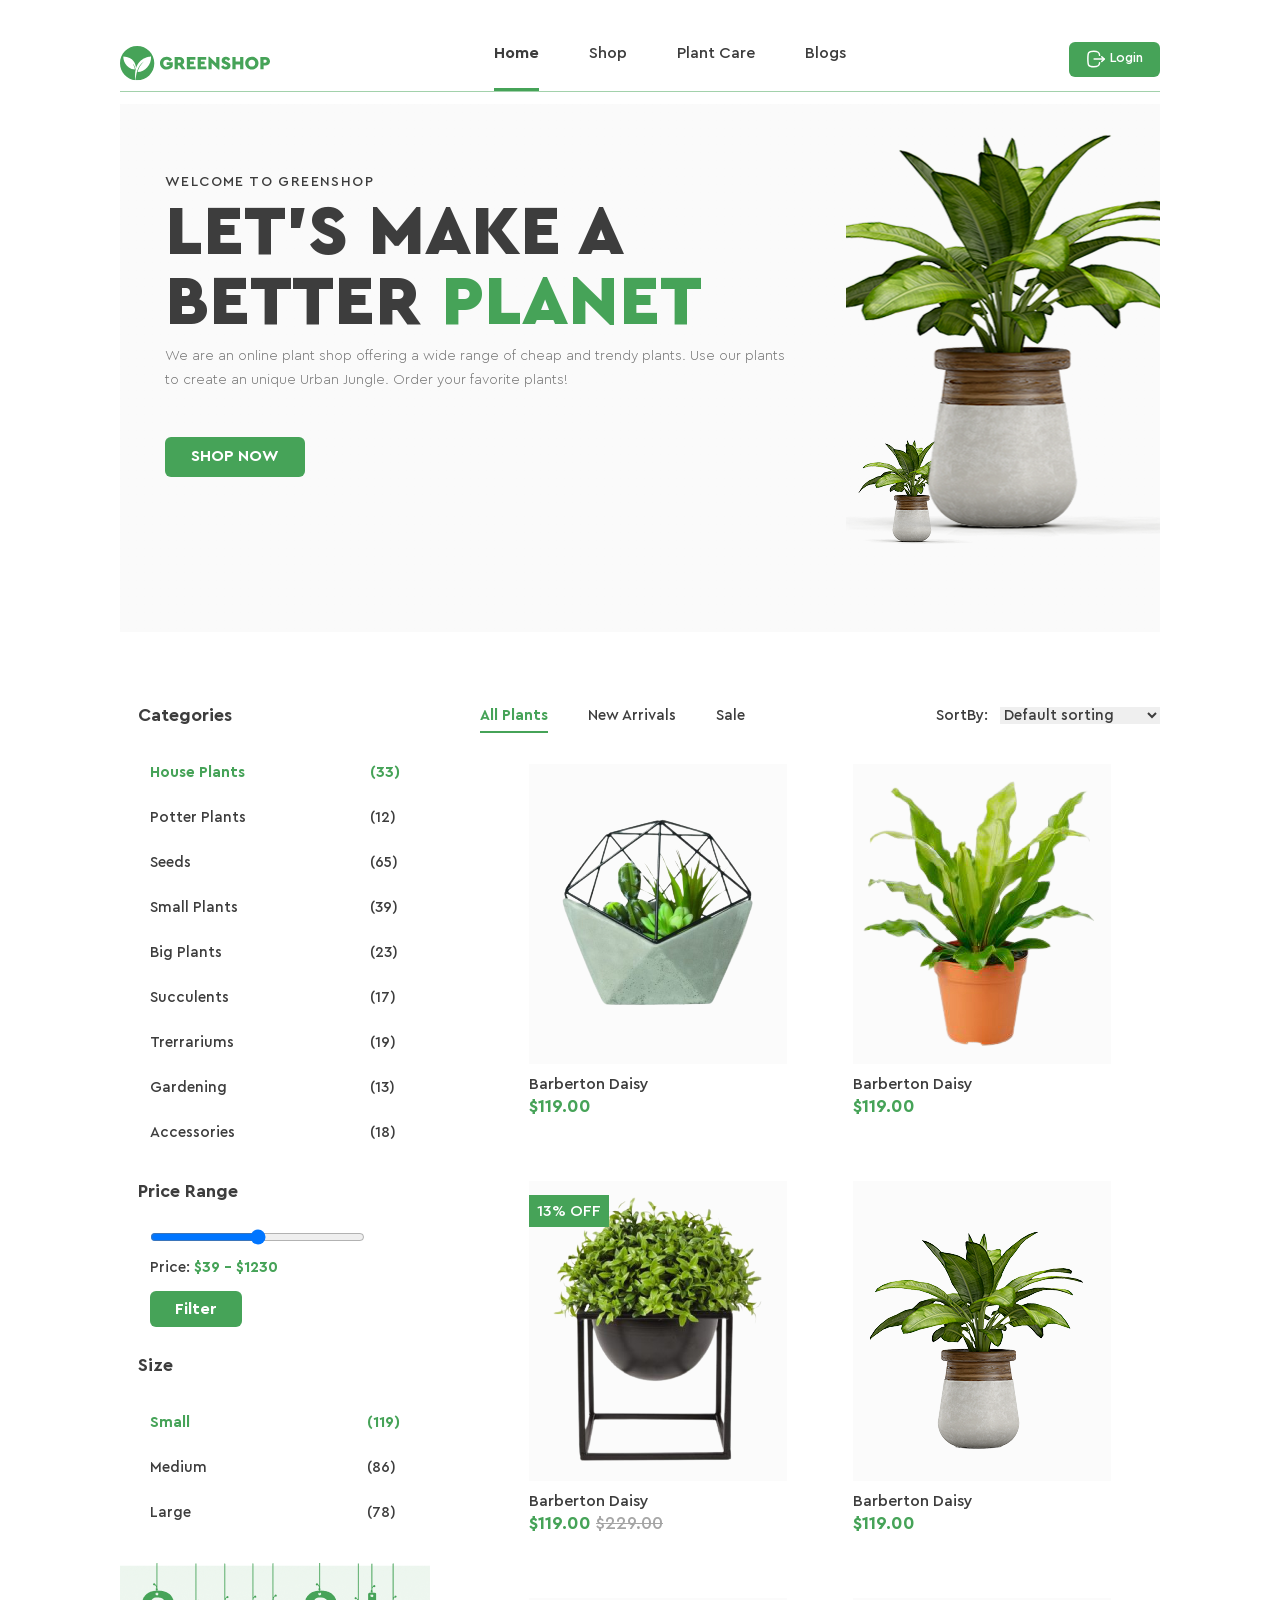
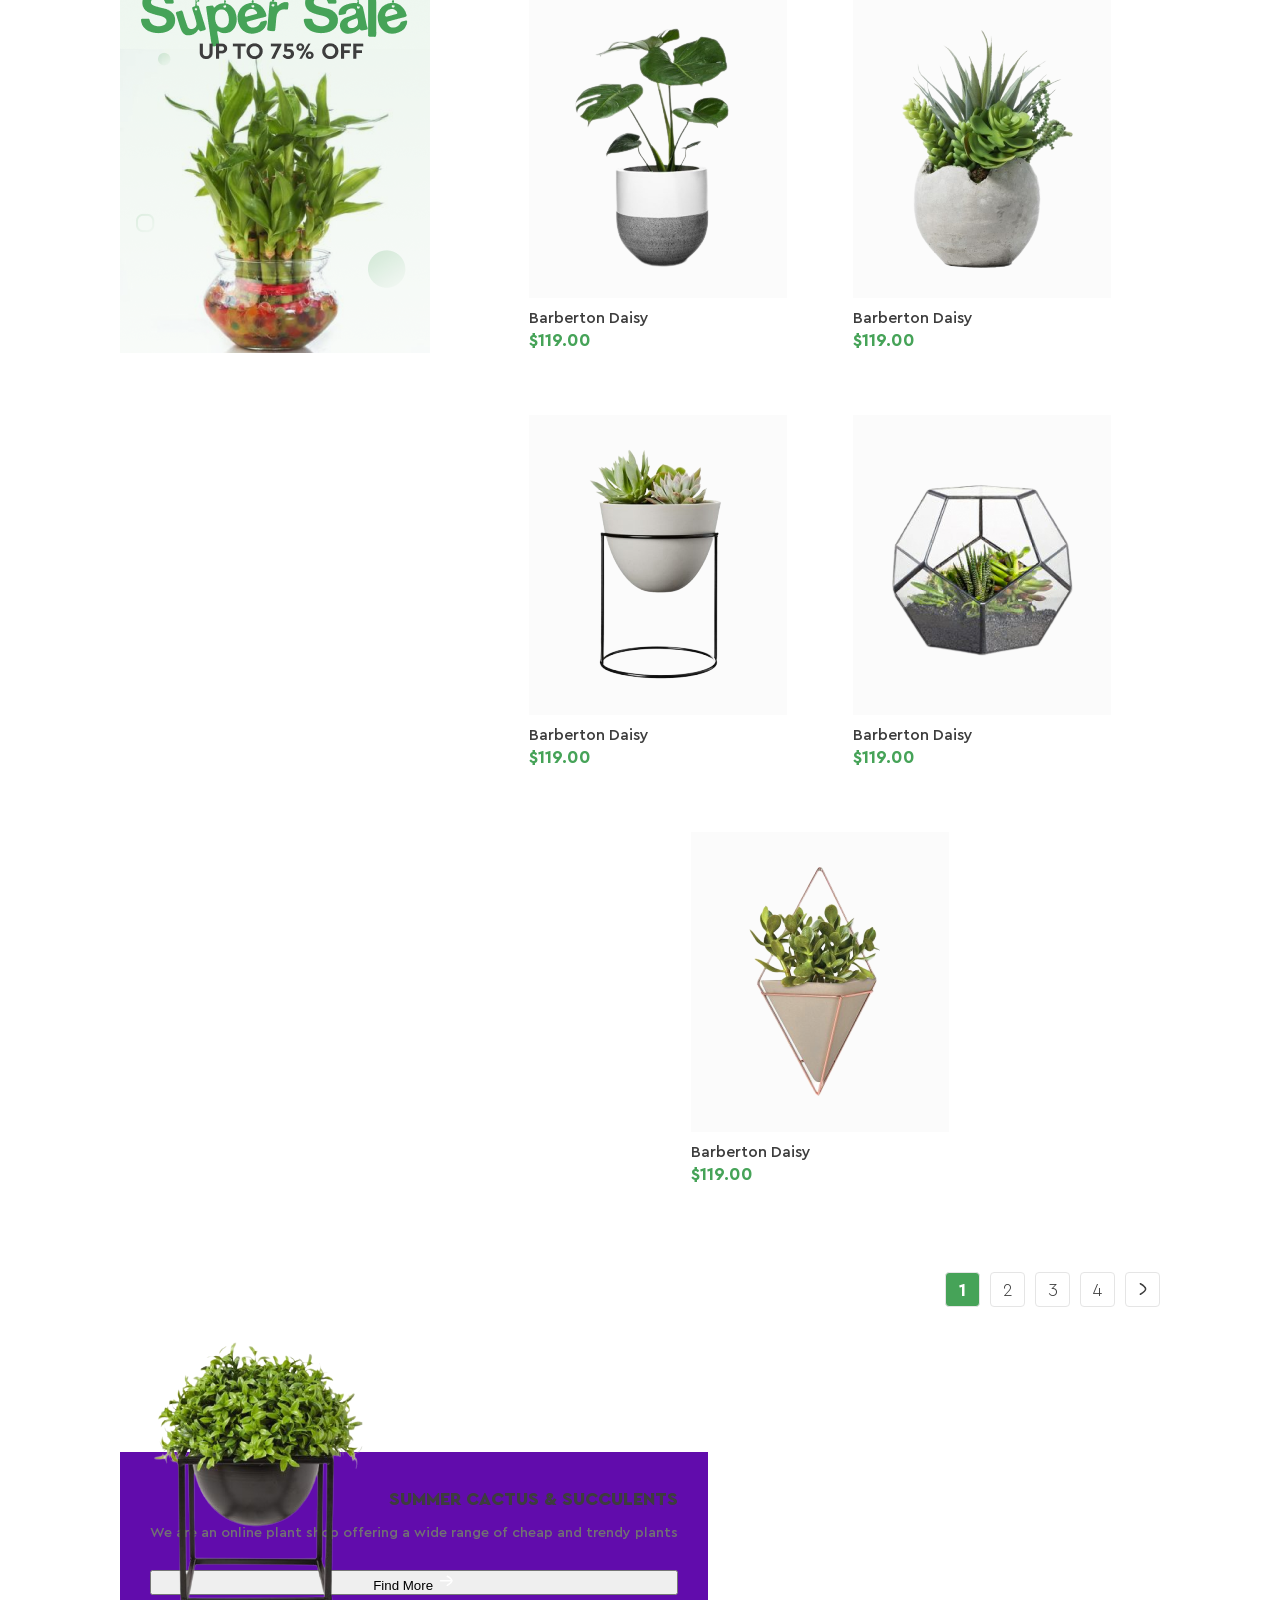
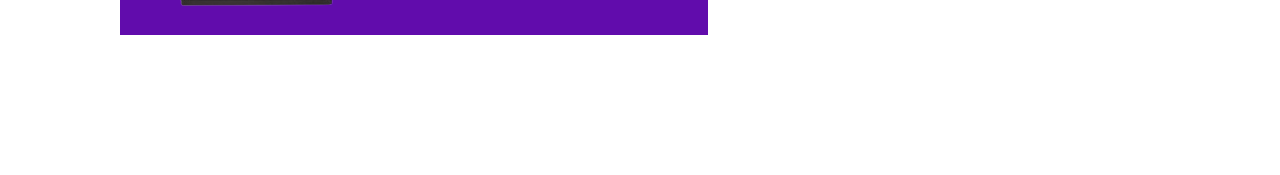
==== commit a7f40dfd: "v1" ====
--- a/index.html
+++ b/index.html
@@ -4,8 +4,11 @@
           <meta charset="UTF-8">
           <meta name="viewport" content="width=device-width, initial-scale=1.0">
           <title>GREENSHOP</title>
-          <link rel="stylesheet" href="./font.css">
-          <link rel="stylesheet" href="./style.css">
+          <link rel="stylesheet" href="./css/font.css">
+          <link rel="stylesheet" href="./css/typography.css">
+          <link rel="stylesheet" href="./css/inputs.css">
+          <link rel="stylesheet" href="./css/img.css">
+          <link rel="stylesheet" href="./css/style.css">
           <link rel="icon" type="image/png" href="/images/favicon.png">
      </head>
      <body>
@@ -522,6 +525,31 @@
                          </ul>
                     </div>
                </div> 
+               
           </div>
+          <div class="extraOffers">
+               <div class="offerCard">
+                    <div class="image"></div>
+                    <div class="content">
+                         <div class="offerText">
+                              <h3 class="offerHeader">
+                                   Summer cactus & succulents
+                              </h3>
+                              <p class="offerText">
+                                   We are an online plant shop offering a wide range of cheap and trendy plants
+                              </p>
+                         </div>
+                         <button class="extraOffers">
+                              Find More
+                              <svg xmlns="http://www.w3.org/2000/svg" width="18" height="18" viewBox="0 0 18 18" fill="none">
+                                   <path d="M14.8125 8.79431H3.5625" stroke-width="1.5" stroke-linecap="round" stroke-linejoin="round" stroke="white"/>
+                                   <path d="M10.2747 4.27599C10.2747 4.27599 14.8122 6.72174 14.8122 8.79324C14.8122 10.8662 10.2747 13.3127 10.2747 13.3127" stroke-width="1.5" stroke-linecap="round" stroke-linejoin="round" stroke="white"/>
+                              </svg>
+                         </button>
+                    </div>
+               </div>
+          </div>
+          <div class="blog"></div>
+          <div class="footer"></div>
      </body>
 </html> 
--- a/css/font.css
+++ b/css/font.css
@@ -0,0 +1,70 @@
+@font-face {
+    font-family: 'Cera Pro';
+    src: url('../fonts/CeraPro-ThinItalic.woff') format(woff);
+    font-weight: 100;
+    font-style: italic;
+}
+
+@font-face {
+    font-family: 'Cera Pro';
+    src: url('../fonts/CeraPro-Italic.woff') format(woff);
+    font-weight: 300;
+    font-style: italic;
+}
+
+@font-face {
+    font-family: 'Cera Pro';
+    src: url('../fonts/CeraPro-MediumItalic.woff') format(woff);
+    font-weight: 400;
+    font-style: italic;
+}
+
+@font-face {
+    font-family: 'Cera Pro';
+    src: url('../fonts/CeraPro-BoldItalic.woff') format(woff);
+    font-weight: 700;
+    font-style: italic;
+}
+
+
+@font-face {
+    font-family: 'Cera Pro';
+    src: url('../fonts/CeraPro-BlackItalic.woff') format(woff);
+    font-weight: 900;
+    font-style: italic;
+}
+
+@font-face {
+    font-family: 'Cera Pro';
+    src: url('../fonts/CeraPro-Thin.woff') format(woff);
+    font-weight: 100;
+    font-style: normal;
+}
+
+@font-face {
+    font-family: 'Cera Pro';
+    src: url('../fonts/CeraPro-Light.woff') format(woff);
+    font-weight: 300;
+    font-style: normal;
+}
+
+@font-face {
+    font-family: 'Cera Pro';
+    src: url('../fonts/CeraPro-Medium.woff') format(woff);
+    font-weight: 400;
+    font-style: normal;
+}
+
+@font-face {
+    font-family: 'Cera Pro';
+    src: url('../fonts/CeraPro-Bold.woff') format(woff);
+    font-weight: 700;
+    font-style: normal;
+}
+
+@font-face {
+    font-family: 'Cera Pro';
+    src: url('../fonts/CeraPro-Black.woff') format(woff);
+    font-weight: 900;
+    font-style: normal;
+}
--- a/css/typography.css
+++ b/css/typography.css
@@ -0,0 +1,204 @@
+/* HOME PAGE */
+
+li.MenuListItem{
+    font-family: "Cera Pro";
+    padding: 8px 0 25px;
+    color: #3D3D3D;
+    font-size: 16px;
+    font-style: normal;
+    font-weight: 400;
+    line-height: normal;
+    border-bottom: 3px solid transparent;
+}
+
+h1.homePage{
+    font-family: "Cera Pro";
+    color: #3D3D3D;
+    font-size: 70px;
+    font-style: normal;
+    font-weight: 900;
+    line-height: 70px; /* 100% */
+    text-transform: uppercase;
+    margin: 7px 0;
+}
+
+h1.homePage::after{
+    font-family: "Cera Pro";
+    content: " " attr(data-last);
+    color: #46A358;
+    font-size: 70px;
+    font-style: normal;
+    font-weight: 900;
+    line-height: 70px;
+    text-transform: uppercase;
+}
+
+h2.homePage{
+    font-family: "Cera Pro";
+    color: #3D3D3D;
+    font-size: 14px;
+    font-style: normal;
+    font-weight: 500;
+    line-height: 16px; /* 114.286% */
+    letter-spacing: 1.4px;
+    text-transform: uppercase;
+}
+
+p.mainText{
+    font-family: "Cera Pro";
+    color: #727272;
+    font-size: 14px;
+    font-style: normal;
+    font-weight: 300;
+    line-height: 24px; /* 171.429% */
+    margin-bottom: 45px;
+}
+
+/* SHOP */
+
+li.itemsType{
+    color: #3D3D3D;
+    font-family: "Cera Pro";
+    font-size: 15px;
+    font-style: normal;
+    font-weight: 400;
+    line-height: 16px; /* 106.667% */
+    border-bottom: 2px solid transparent;
+    padding-bottom: 7px;
+}
+
+li.itemsType.active{
+    border-color: #46A358;
+    color: #46A358;
+    font-weight: 700;
+}
+
+h3.filtersHead{
+    color: #3D3D3D;
+    font-family: "Cera Pro";
+    font-size: 18px;
+    font-style: normal;
+    font-weight: 700;
+    line-height: 16px; /* 88.889% */
+}
+
+li.filtersOption{
+    color: #3D3D3D;
+    font-family: "Cera Pro";
+    font-size: 15px;
+    font-style: normal;
+    font-weight: 400;
+    line-height: 40px;
+}
+
+li.filtersOption.active{
+    color: #46A358;
+    font-family: "Cera Pro";
+    font-size: 15px;
+    font-style: normal;
+    font-weight: 700;
+    line-height: 40px; /* 266.667% */
+}
+
+label.SortBy{
+    color: #3D3D3D;
+    font-family: "Cera Pro";
+    font-size: 15px;
+    font-style: normal;
+    font-weight: 400;
+    line-height: 16px; /* 106.667% */
+}
+
+select.SortBy{
+    border: none;
+    color: #3D3D3D;
+    font-family: "Cera Pro";
+    font-size: 15px;
+    font-style: normal;
+    font-weight: 400;
+    line-height: 16px; /* 106.667% */
+    margin-left: 8px;
+}
+
+p.thumbValue{
+    color: #3D3D3D;
+    font-family: "Cera Pro";
+    font-size: 15px;
+    font-style: normal;
+    font-weight: 400;
+    line-height: 16px; /* 106.667% */
+}
+
+p.thumbValue::after{
+    content: " " attr(data-last);
+    color: #46A358;
+    font-family: "Cera Pro";
+    font-size: 15px;
+    font-style: normal;
+    font-weight: 700;
+    line-height: 16px;
+}
+
+p.poductName{
+    color: #3D3D3D;
+    font-family: "Cera Pro";
+    font-size: 16px;
+    font-style: normal;
+    font-weight: 400;
+    line-height: 16px; /* 100% */
+}
+
+p.price{
+    color: #46A358;
+    font-family: "Cera Pro";
+    font-size: 18px;
+    font-style: normal;
+    font-weight: 700;
+    line-height: 16px; /* 88.889% */
+}
+
+p.price::after{
+    content: " " attr(data-last);
+    text-decoration: line-through;
+    color: #A5A5A5;
+    font-family: "Cera Pro";
+    font-size: 18px;
+    font-style: normal;
+    font-weight: 400;
+    line-height: 16px; /* 88.889% */
+}
+
+p.discount{
+    color: #FFF;
+    font-family: "Cera Pro";
+    font-size: 16px;
+    font-style: normal;
+    font-weight: 500;
+    line-height: 16px; /* 100% */
+    padding: 8px;
+    background: #46A358;
+    position: absolute;
+    left: 0;
+    top: 14px;
+}
+
+h3.offerHeader{
+    color: #3D3D3D;
+    text-align: right;
+    font-family: "Cera Pro";
+    font-size: 18px;
+    font-style: normal;
+    font-weight: 900;
+    line-height: 24px; /* 133.333% */
+    text-transform: uppercase;
+}
+
+p.offerText{
+    color: #727272;
+    text-align: right;
+    font-family: "Cera Pro";
+    font-size: 14px;
+    font-style: normal;
+    font-weight: 400;
+    line-height: 24px; /* 171.429% */
+}
--- a/css/inputs.css
+++ b/css/inputs.css
@@ -0,0 +1,72 @@
+/* HOME PAGE */
+
+button.headerButton {
+    font-family: "Cera Pro";
+    display: flex;
+    align-items: center;
+    border: none;
+    color: #FFF;
+    font-weight: 500;
+    gap: 4px;
+    padding: 7px 17px 8px;
+    border-radius: 6px;
+    background: #46A358;
+    margin-bottom: 8px;
+}
+
+button.cta{
+    font-family: "Cera Pro";
+    display: flex;
+    align-items: center;
+    border: none;
+    color: #FFF;
+    font-size: 16px;
+    font-style: normal;
+    font-weight: 700;
+    line-height: 20px; /* 125% */
+    text-transform: uppercase;
+    border-radius: 6px;
+    background: #46A358;
+    padding:  9px 26px 11px;
+    margin-bottom: 85px;
+}
+
+/* SHOP */
+
+input.thumb{
+    width: 215px;
+}
+
+button.thumb{
+    border-radius: 6px;
+    border: none;
+    background: #46A358;
+    color: #FFF;
+    font-family: "Cera Pro";
+    font-size: 16px;
+    font-style: normal;
+    font-weight: 700;
+    line-height: 20px; /* 125% */
+    padding: 8px 25px;
+}
+
+button.pagination{
+    width: 35px;
+    height: 35px;
+    border-radius: 4px;
+    border: 1px solid #E5E5E5;
+    background: none;
+    color: #3D3D3D;
+    font-family: "Cera Pro";
+    font-size: 18px;
+    font-style: normal;
+    font-weight: 300;
+    line-height: 16px; /* 88.889% */
+}
+
+button.pagination.active{
+    border-radius: 4px;
+    background: #46A358;
+    color: #FFF;
+    font-weight: 700;
+}
--- a/css/img.css
+++ b/css/img.css
@@ -0,0 +1,33 @@
+/* HOME PAGE */
+
+div.imageContainer{
+    width: 507px;
+    height: 450px;
+    background: url('../images/big_plant_hp.png') , url('../images/small_plant_hp.png');
+    background-position: center , left bottom;
+    background-repeat: no-repeat , no-repeat;
+}
+
+/* SHOP */
+
+div.promo{
+    display: flex;
+    width: 310px;
+    height: 390px;
+    background: url('../images/Sale.png');
+    background-position: center/ fill;
+    background-repeat: no-repeat;
+}
+
+/* THIRD */
+
+div.image{
+    background: url(../images/extra_1.png);
+    display: flex;
+    position: absolute;
+    width: 292px;
+    height: 292px;
+    bottom: 10px;
+    right: 300px;
+}
+
--- a/css/style.css
+++ b/css/style.css
@@ -0,0 +1,205 @@
+*{
+    margin: 0;
+    padding: 0;
+    list-style-type: none;
+    text-decoration: none;
+    box-sizing: border-box;
+}
+
+/* HOME PAGE */
+
+.entryContainer{
+    padding: 35px 120px 75px;
+}
+
+.header{
+    display: flex;
+    justify-content: space-between;
+    align-items: center;
+    border-bottom: 1px solid  rgba(70, 163, 88, 0.50);
+    margin-bottom: 12px;
+}
+
+ul.MenuList{
+    display: flex;
+    gap: 50px;
+}
+
+li.MenuListItem.active{
+    font-weight: 700;
+    border-color: #46A358;
+}
+
+div.mainBanner{
+    display: flex;
+    box-sizing: border-box;
+    justify-content: space-between;
+    align-items: top;
+    background: linear-gradient(98deg, rgba(245, 245, 245, 0.50) -23.46%, rgba(245, 245, 245, 0.50) 107.51%);
+}
+
+div.mainContent{
+    display: block;
+    margin: 70px 45px;
+}
+
+/* SHOP */
+
+div.shop{
+    display: flex;
+    flex-direction: row;
+    gap: 50px;
+    padding: 0 120px;
+    margin-bottom: 145px;
+}
+
+div.sidebar{
+    display: flex;
+    flex-direction: column;
+    width: 310px;
+    background: solid #FBFBFB;
+    align-items:start;
+}
+
+div.filters{
+    display: flex;
+    flex-direction: column;
+    width: 100%;
+    padding: 0 18px;
+}
+
+div.filterOptions{
+    display: flex;
+    flex-direction: row;
+    align-items: first baseline;
+    justify-content: space-between;
+    margin: 30px 12px;
+}
+
+ul.filters{
+    display: flex;
+    gap: 5px;
+    flex-direction: column;
+}
+
+div.thumb{
+    display: flex;
+    flex-direction: column;
+    justify-content: start;
+    align-items: start;
+    gap:15px;
+    margin: 30px 12px;  
+}
+
+div.showcase{
+    display: flex;
+    flex-direction: column;
+    width: 100%;
+}
+
+div.sortOption{
+    display: flex;
+    flex-direction: row;
+    width: 100%;
+    align-items: first baseline;
+    justify-content: space-between;
+}
+
+ul.productNovelty{
+    display: flex;
+    flex-direction: row;
+    align-items: first baseline;
+    gap: 40px;
+}   
+
+ul.productShowcase{
+    display: flex;
+    justify-content: center;
+    align-items: flex-start;
+    flex-wrap: wrap;
+    gap: 66px;
+    padding: 30px 0 90px;
+}
+
+div.poductCard{
+    display: flex;
+    flex-direction: column;
+    gap: 12px;
+    position: relative;
+    border-top: 1px solid transparent;
+}
+
+div.poductCard:hover{
+    border-color: #46A358;
+}
+
+div.icons{
+    display: flex;
+    gap: 25px;
+    position: absolute;
+    top: 266px;
+    left: 73px;
+}
+div.poductCard div.icons{
+    display: none;
+}
+
+div.poductCard:hover div.icons{
+    display: flex;
+}
+
+div.imagecontainer{
+    display: flex;
+    align-items: center;
+    justify-content: center;
+    background: #FBFBFB;
+    width: 258px;
+    height: 300px;  
+}
+
+div.text{
+    display: flex;
+    flex-direction: column;
+    gap: 6px;
+}
+
+div.pagination{
+    align-self: flex-end;
+}
+
+ul.pagination{
+    display: flex;
+    flex-direction: row;
+    gap: 10px;
+}
+
+div.extraOffers{
+    display: flex;
+    flex-direction: row;
+    gap: 20px;
+    padding: 0 120px;
+    margin-bottom: 140px;
+}
+
+div.offerCard{
+    display: flex;
+    flex-direction: row;
+    justify-content: flex-end;
+    position: relative;
+    padding: 35px 30px 40px;
+    background-color: #610cac;
+}
+
+div.content{
+    display: flex;
+    flex-direction: column;
+    justify-content: flex-end;
+    gap: 25px;
+
+}
+
+div.offerText{
+    display: flex;
+    flex-direction: column;
+    gap: 10px;
+}
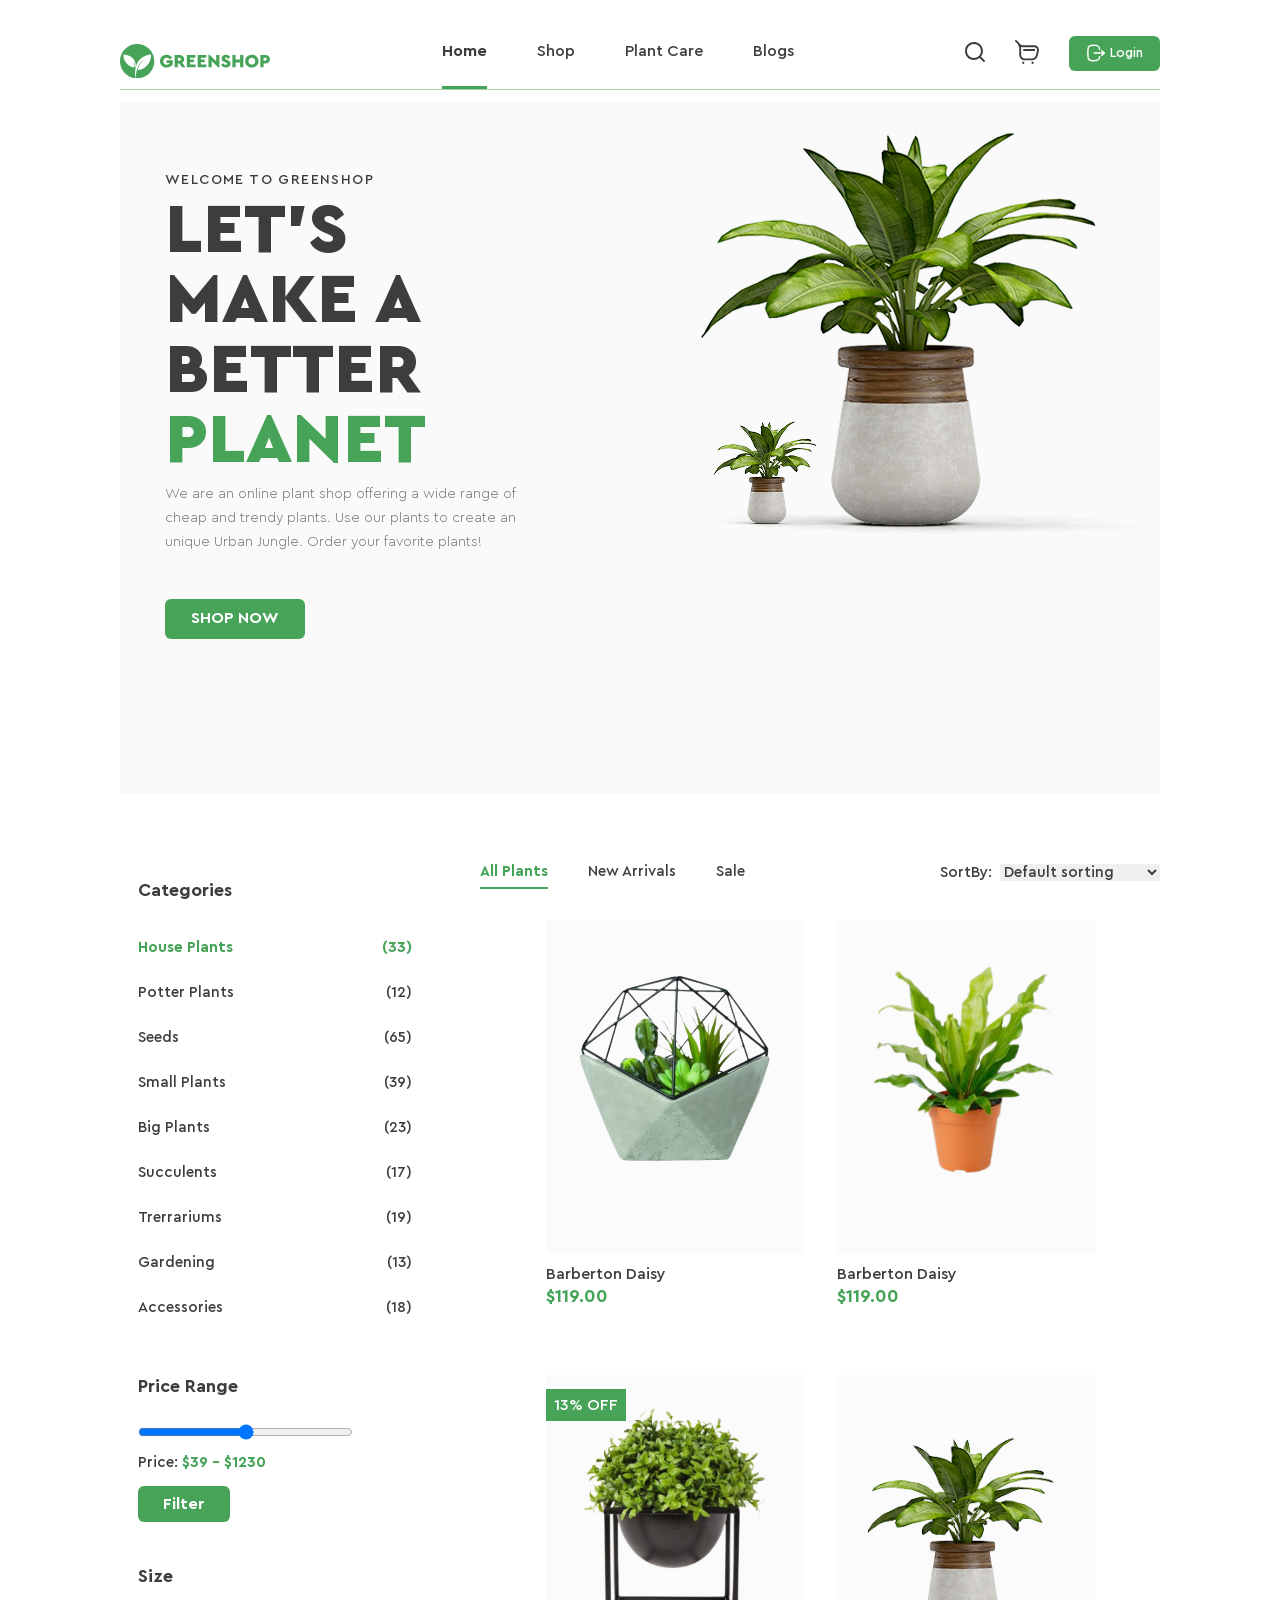
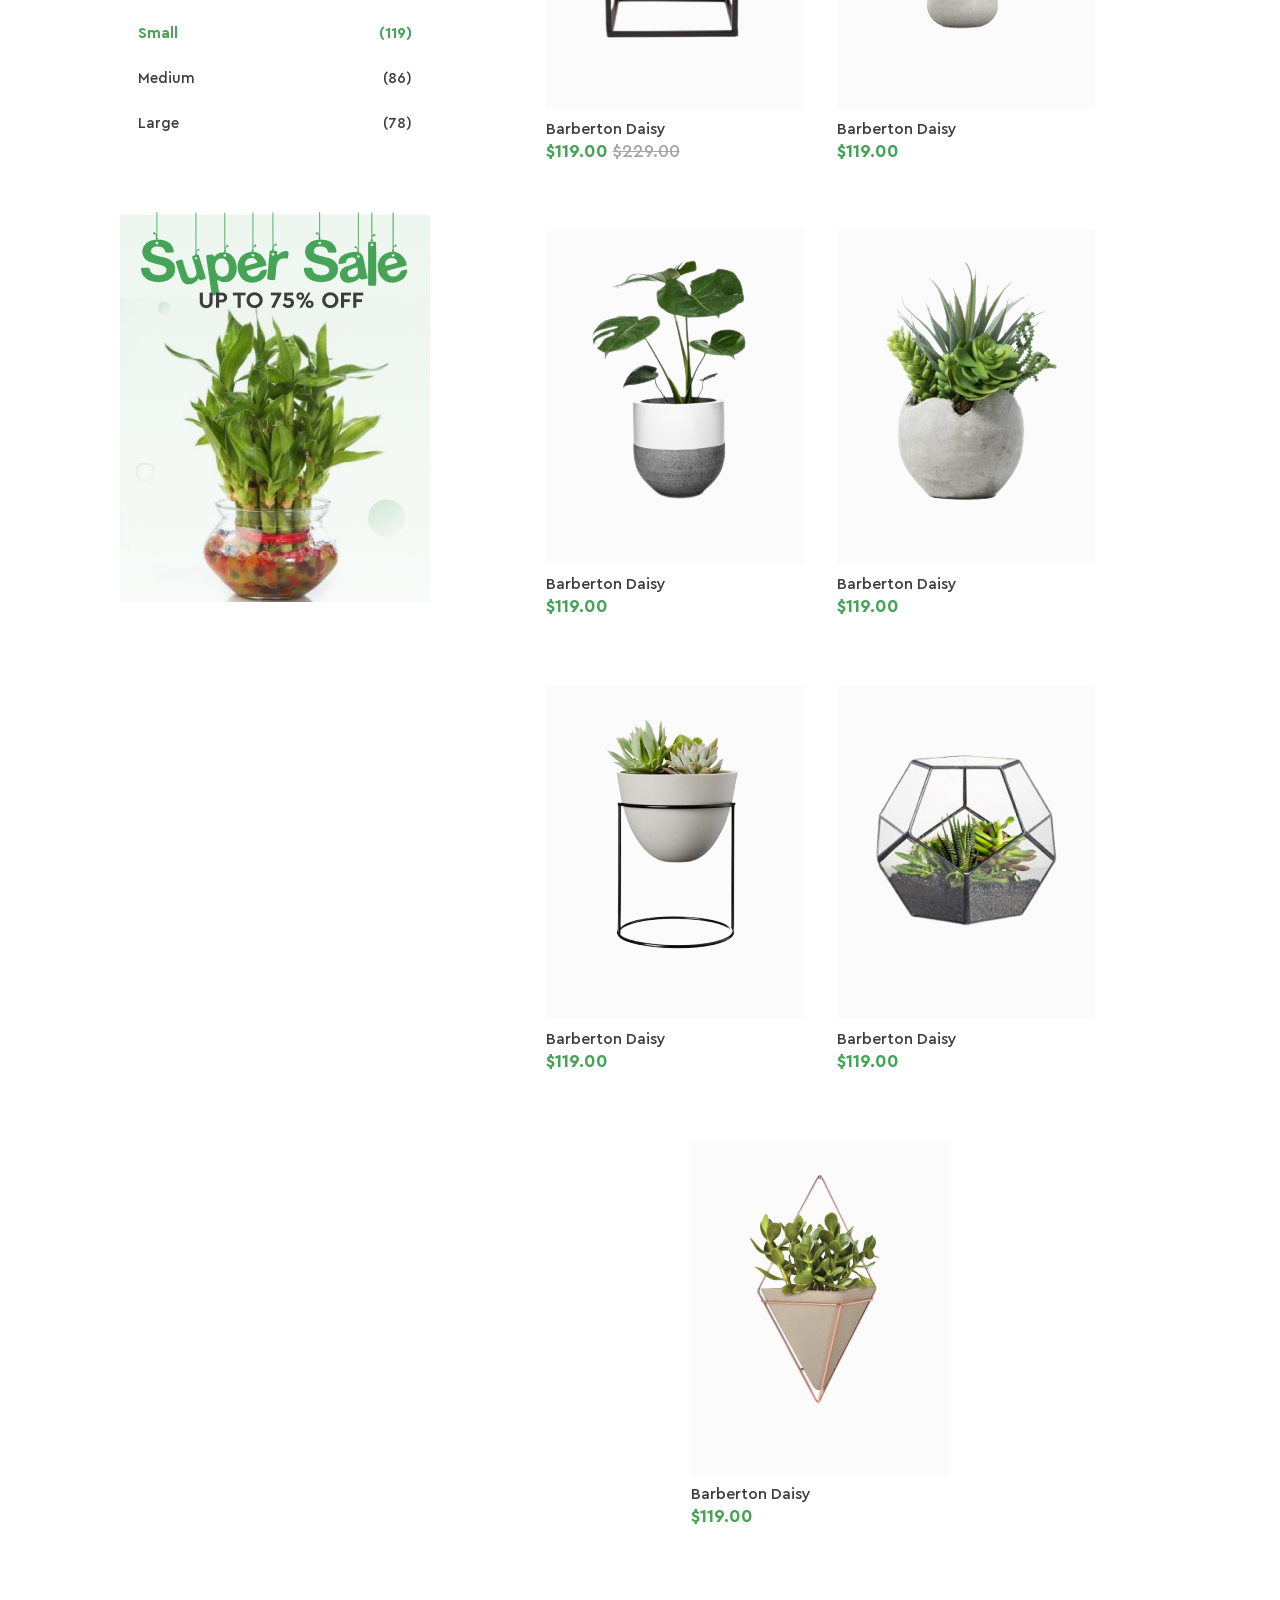
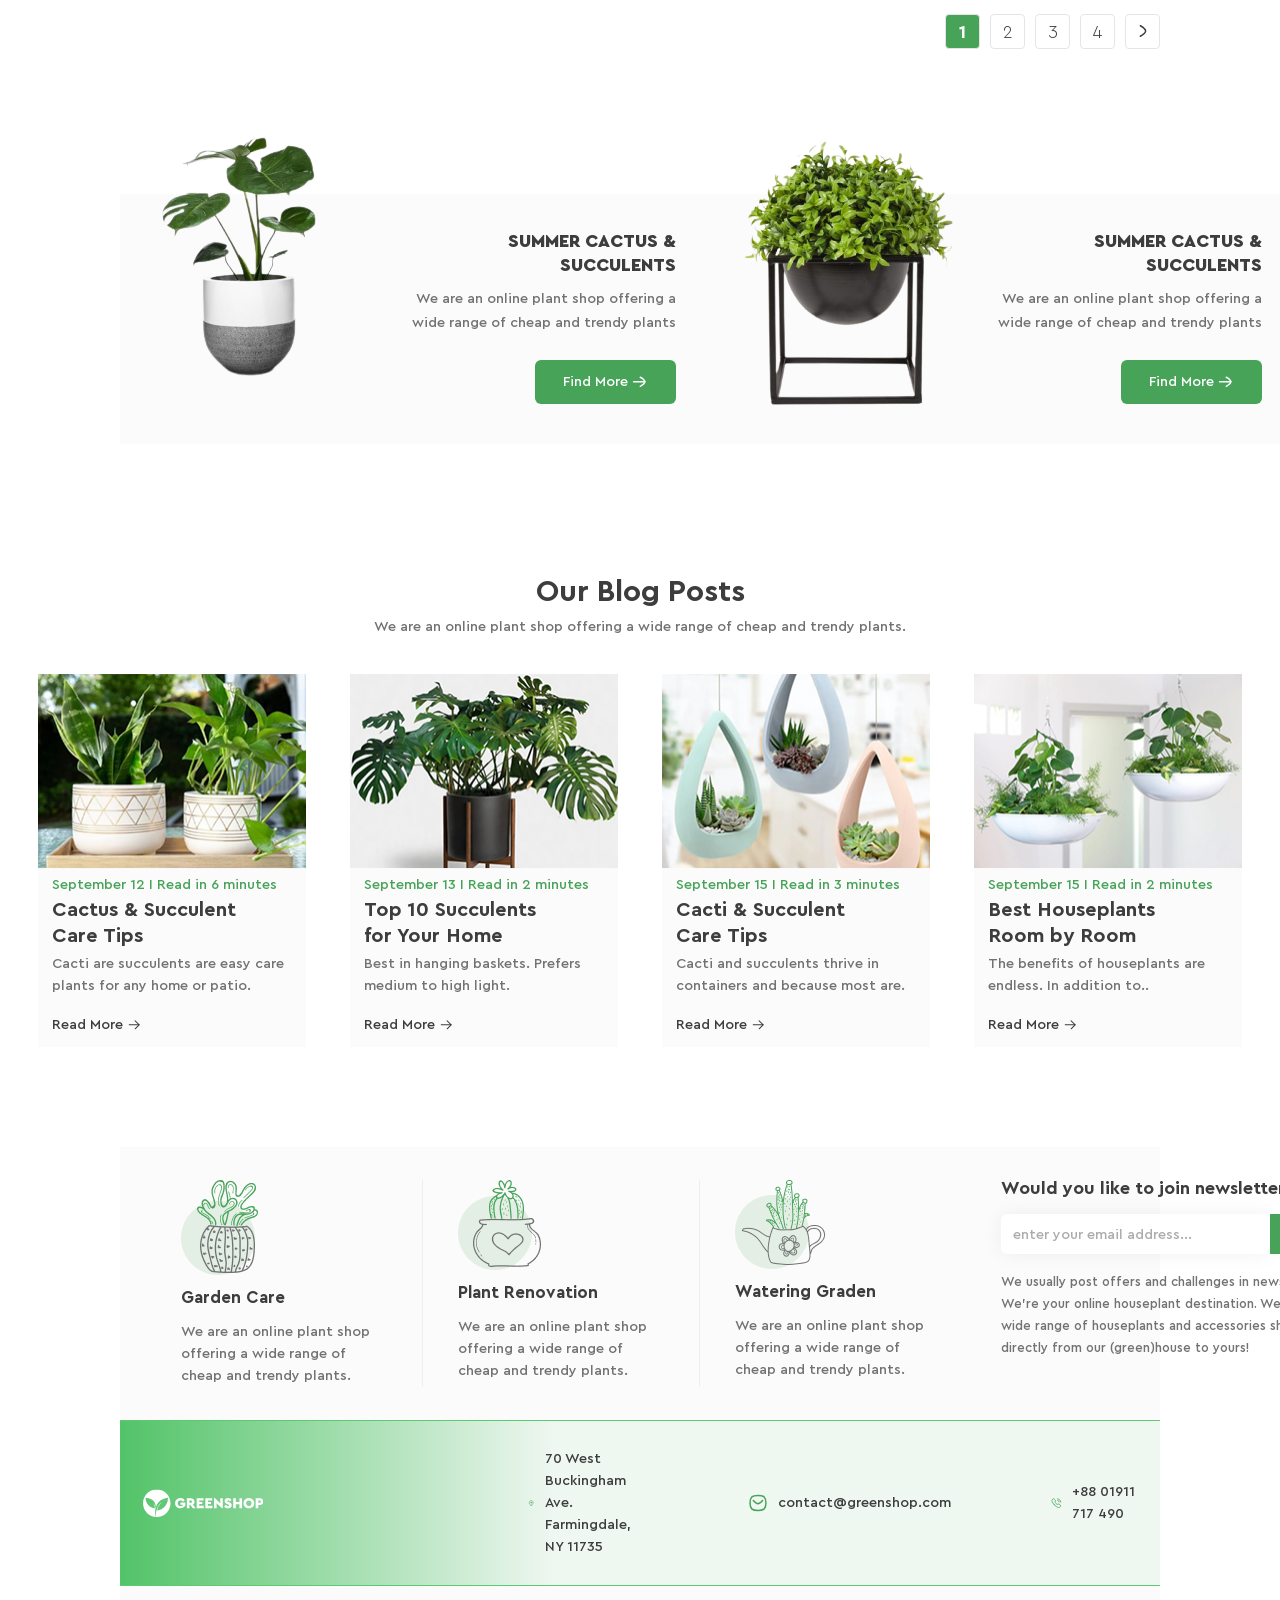
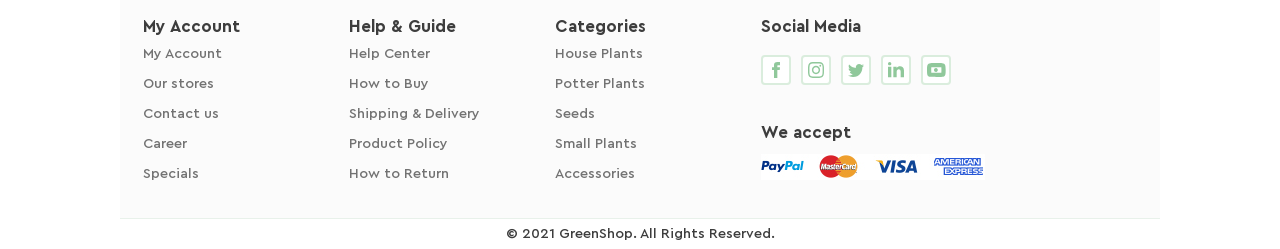
==== commit 9919786f: "complete" ====
--- a/index.html
+++ b/index.html
@@ -32,21 +32,57 @@
                               <rect width="150" height="34.2999" fill="white"/>
                               </clipPath>
                          </defs>
-               </svg>
-               <ul class="MenuList">
-                    <li class="MenuListItem active">Home</li>
-                    <li class="MenuListItem">Shop</li>
-                    <li class="MenuListItem">Plant Care</li>
-                    <li class="MenuListItem">Blogs</li>
-               </ul>
-               <button class="headerButton">
-                    <svg xmlns="http://www.w3.org/2000/svg" width="20" height="20" viewBox="0 0 20 20" fill="none">
-                         <path d="M18.1592 10.1006H8.125" stroke="white" stroke-width="1.5" stroke-linecap="round" stroke-linejoin="round"/>
-                         <path d="M15.7203 7.67059L18.1603 10.1006L15.7203 12.5306" stroke="white" stroke-width="1.5" stroke-linecap="round" stroke-linejoin="round"/>
-                         <path d="M13.6332 6.35826C13.3582 3.37493 12.2415 2.2916 7.79985 2.2916C1.88234 2.2916 1.88234 4.2166 1.88234 9.99993C1.88234 15.7833 1.88234 17.7083 7.79985 17.7083C12.2415 17.7083 13.3582 16.6249 13.6332 13.6416" stroke="white" stroke-width="1.5" stroke-linecap="round" stroke-linejoin="round"/>
                     </svg>
-                    Login
-               </button>
+                    <ul class="MenuList">
+                         <li class="MenuListItem active">Home</li>
+                         <li class="MenuListItem">Shop</li>
+                         <li class="MenuListItem">
+                              Plant Care
+                              <ul class="subList1">
+                                   <li class="subItems1">Drainage</li>
+                                   <li class="subItems1">Fungicides</li>
+                                   <li class="subItems1">Fertilizer</li>
+                                   <li class="subItems1 active">
+                                        Priming
+                                        <svg xmlns="http://www.w3.org/2000/svg" width="6" height="10" viewBox="0 0 6 10" fill="none">
+                                             <path d="M5.82452 9.0542C6.05778 9.2699 6.0586 9.62039 5.82633 9.83703C5.61519 10.034 5.28411 10.0525 5.0504 9.89217L4.98343 9.83871L0.17548 5.39263C-0.0372109 5.19594 -0.0565596 4.88735 0.117444 4.67031L0.175446 4.60814L4.98339 0.16132C5.21664 -0.0544048 5.59402 -0.0536792 5.8263 0.162941C6.03746 0.359869 6.05601 0.667429 5.8824 0.883799L5.82455 0.945772L1.44095 5.00059L5.82452 9.0542Z" fill="none"/>
+                                        </svg>
+                                        <ul class="subList2">
+                                             <li class="subItems2">Universal</li>
+                                             <li class="subItems2">For Ficus</li>
+                                             <li class="subItems2">For Cacti</li>
+                                             <li class="subItems2">For Citrus</li>
+                                             <li class="subItems2">For those in bloom</li>
+                                             <li class="subItems2">For Orchids</li>
+                                        </ul>
+                                   </li>
+                              </ul>
+                         </li>
+                         <li class="MenuListItem">Blogs</li>
+                    </ul>
+                    <ul class="buttons">
+                         <li class="icons">
+                              <svg xmlns="http://www.w3.org/2000/svg" width="20" height="20" viewBox="0 0 20 20" fill="none">
+                                   <path d="M14.5726 16.0029C10.5755 19.1865 4.988 18.3056 2.02842 14.6542C-0.828088 11.129 -0.64944 6.04347 2.44943 2.82482C5.65137 -0.500594 10.6854 -0.944524 14.3346 1.78337C15.642 2.76051 16.6183 4.00364 17.2542 5.50838C17.8938 7.02186 18.0881 8.59654 17.8663 10.2205C17.6452 11.837 17 13.2775 15.9499 14.6217C16.0349 14.6773 16.1255 14.7173 16.1904 14.7822C17.3448 15.9311 18.4947 17.0843 19.6491 18.2331C19.9227 18.5054 20.0589 18.8225 19.9776 19.2047C19.8165 19.9651 18.9107 20.2586 18.3298 19.7366C18.0575 19.4925 17.807 19.2234 17.5484 18.9649C16.6002 18.0177 15.6526 17.0699 14.7044 16.1227C14.665 16.0853 14.6238 16.0503 14.5726 16.0029ZM15.9605 8.98677C15.9705 5.12689 12.8529 2.00627 8.98261 2.00065C5.12292 1.99503 2.00781 5.09068 1.99094 8.94806C1.97408 12.8173 5.08544 15.9467 8.96762 15.9648C12.8117 15.9829 15.9505 12.8504 15.9605 8.98677Z" fill="none"/>
+                              </svg>
+                         </li>
+                         <li class="icons">
+                              <svg xmlns="http://www.w3.org/2000/svg" width="24" height="24" viewBox="0 0 24 24" fill="none">
+                                   <path d="M17.1558 20.25H9.89066C6.78905 20.25 4.26569 17.7267 4.26569 14.6251V8.85947C4.26569 5.9762 2.82861 3.30739 0.421544 1.72031C-0.0107343 1.43531 -0.130077 0.853876 0.154921 0.421598C0.439919 -0.0107278 1.02131 -0.130118 1.45368 0.154974C2.82776 1.06097 3.94254 2.2559 4.73969 3.63167C4.91195 3.82466 6.30104 5.29699 8.57821 5.29699H19.3738C22.3191 5.24191 24.6245 8.19769 23.8544 11.0406L22.6117 15.9939C21.9829 18.4998 19.7394 20.25 17.1558 20.25V20.25ZM5.90415 6.64234C6.06001 7.36238 6.14068 8.10483 6.14068 8.85947V14.6251C6.14068 16.6928 7.82292 18.375 9.89066 18.375H17.1558C18.8782 18.375 20.3739 17.2082 20.793 15.5376L22.0358 10.5844C22.4933 8.89509 21.1233 7.13931 19.3738 7.17198H8.57817C7.54828 7.17198 6.65185 6.94993 5.90415 6.64234V6.64234ZM9.42191 22.8281C9.42191 22.1809 8.89724 21.6563 8.25004 21.6563C6.69511 21.7182 6.69647 23.9387 8.25004 24C8.89724 24 9.42191 23.4753 9.42191 22.8281ZM18.75 22.8281C18.75 22.1809 18.2253 21.6563 17.5781 21.6563C16.0232 21.7182 16.0245 23.9387 17.5781 24C18.2253 24 18.75 23.4753 18.75 22.8281ZM20.3113 9.98446C20.3113 9.46668 19.8916 9.04697 19.3738 9.04697H8.95316C7.7093 9.09647 7.71023 10.8729 8.95316 10.922H19.3738C19.8916 10.922 20.3113 10.5022 20.3113 9.98446Z" fill="#3D3D3D"/>
+                              </svg>               
+                         </li>
+                         <li class="headerButton">
+                              <button class="login">
+                                   <svg xmlns="http://www.w3.org/2000/svg" width="20" height="20" viewBox="0 0 20 20" fill="none">
+                                        <path d="M18.1592 10.1006H8.125" stroke="white" stroke-width="1.5" stroke-linecap="round" stroke-linejoin="round"/>
+                                        <path d="M15.7203 7.67059L18.1603 10.1006L15.7203 12.5306" stroke="white" stroke-width="1.5" stroke-linecap="round" stroke-linejoin="round"/>
+                                        <path d="M13.6332 6.35826C13.3582 3.37493 12.2415 2.2916 7.79985 2.2916C1.88234 2.2916 1.88234 4.2166 1.88234 9.99993C1.88234 15.7833 1.88234 17.7083 7.79985 17.7083C12.2415 17.7083 13.3582 16.6249 13.6332 13.6416" stroke="white" stroke-width="1.5" stroke-linecap="round" stroke-linejoin="round"/>
+                                   </svg>
+                                   Login
+                              </button>
+          
+                         </li>
+                    </ul>
                </div>
                <div class="mainBanner">
                     <div class="mainContent">
@@ -66,78 +102,93 @@
                     <div class="imageContainer">
                     </div>
                </div>
-          </div>
-          <div class="shop">
-               <div class="sidebar">
-                    <div class="filters">
-                         <h3 class="filtersHead">Categories</h3>
-                         <div class="filterOptions">
+               <div class="shop">
+                    <div class="sidebar">
+                         <div class="filters">
+                              <h3 class="filtersHead">Categories</h3>
                               <ul class="filters">
-                                   <li class="filtersOption active">House Plants</li>
-                                   <li class="filtersOption">Potter Plants</li>
-                                   <li class="filtersOption">Seeds</li>
-                                   <li class="filtersOption">Small Plants</li>
-                                   <li class="filtersOption">Big Plants</li>
-                                   <li class="filtersOption">Succulents</li>
-                                   <li class="filtersOption">Trerrariums</li>
-                                   <li class="filtersOption">Gardening</li>
-                                   <li class="filtersOption">Accessories</li>
+                                   <ul class="filterLine">
+                                        <li class="filtersOption active">House Plants</li>
+                                        <li class="filtersOption active">(33)</li>
+                                   </ul>
+                                   <ul class="filterLine">
+                                        <li class="filtersOption">Potter Plants</li>
+                                        <li class="filtersOption">(12)</li>     
+                                   </ul>
+                                   <ul class="filterLine">
+                                        <li class="filtersOption">Seeds</li>
+                                        <li class="filtersOption">(65)</li>     
+                                   </ul>
+                                   <ul class="filterLine">
+                                        <li class="filtersOption">Small Plants</li>
+                                        <li class="filtersOption">(39)</li>     
+                                   </ul>
+                                   <ul class="filterLine">
+                                        <li class="filtersOption">Big Plants</li>
+                                        <li class="filtersOption">(23)</li>     
+                                   </ul>
+                                   <ul class="filterLine">
+                                        <li class="filtersOption">Succulents</li>
+                                        <li class="filtersOption">(17)</li>     
+                                   </ul>
+                                   <ul class="filterLine">
+                                        <li class="filtersOption">Trerrariums</li>
+                                        <li class="filtersOption">(19)</li>     
+                                   </ul>
+                                   <ul class="filterLine">
+                                        <li class="filtersOption">Gardening</li>
+                                        <li class="filtersOption">(13)</li>     
+                                   </ul>
+                                   <ul class="filterLine">
+                                        <li class="filtersOption">Accessories</li>
+                                        <li class="filtersOption">(18)</li>     
+                                   </ul>
                               </ul>
+                              <h3 class="filtersHead">Price Range</h3>
+                              <div class="thumb">
+                                   <input type="range" class="thumb">
+                                   <p class="thumbValue" data-last="$39 - $1230">Price: </p>
+                                   <button class="thumb">Filter</button>
+                              </div>
+                              <h3 class="filtersHead">Size</h3>
                               <ul class="filters">
-                                   <li class="filtersOption active">(33)</li>
-                                   <li class="filtersOption">(12)</li>
-                                   <li class="filtersOption">(65)</li>
-                                   <li class="filtersOption">(39)</li>
-                                   <li class="filtersOption">(23)</li>
-                                   <li class="filtersOption">(17)</li>
-                                   <li class="filtersOption">(19)</li>
-                                   <li class="filtersOption">(13)</li>
-                                   <li class="filtersOption">(18)</li>
-                              </ul>          
+                                   <ul class="filterLine">
+                                        <li class="filtersOption active">Small</li>
+                                        <li class="filtersOption active">(119)</li>
+                                   </ul>
+                                   <ul class="filterLine">
+                                        <li class="filtersOption">Medium</li> 
+                                        <li class="filtersOption">(86)</li>
+                                   </ul>
+                                   <ul class="filterLine">
+                                        <li class="filtersOption">Large</li>
+                                        <li class="filtersOption">(78)</li>
+                                   </ul>
+                              </ul>
                          </div>
-                         <h3 class="filtersHead">Price Range</h3>
-                         <div class="thumb">
-                              <input type="range" class="thumb">
-                              <p class="thumbValue" data-last="$39 - $1230">Price: </p>
-                              <button class="thumb">Filter</button>
+                         <div class="promo"></div>
+                    </div>
+                    <div class="showcase">
+                         <div class="sortOption">
+                              <ul class="productNovelty">
+                                   <li class="itemsType active">All Plants</li>
+                                   <li class="itemsType">New Arrivals</li>
+                                   <li class="itemsType">Sale</li>
+                              </ul>
+                              <label class="SortBy">
+                                   SortBy:   
+                                   <select class="SortBy">
+                                        <option class="SortBy" value="Default sorting">Default sorting</option>
+                                        <option class="SortBy" value="The price is rising">The price is rising</option>
+                                        <option class="SortBy" value="the price decreases">the price decreases </option>
+                                        <option class="SortBy" value="Most Popular First">Most Popular First</option>
+                                   </select>     
+                              </label>
                          </div>
-                         <h3 class="filtersHead">Size</h3>
-                         <div class="filterOptions">
-                              <ul class="filters">
-                                   <li class="filtersOption active">Small</li>
-                                   <li class="filtersOption">Medium</li>
-                                   <li class="filtersOption">Large</li>
-                              </ul>
-                              <ul class="filters">
-                                   <li class="filtersOption active">(119)</li>
-                                   <li class="filtersOption">(86)</li>
-                                   <li class="filtersOption">(78)</li>
-                         </div>
-                    </div>
-                    <div class="promo"></div>
-               </div>
-               <div class="showcase">
-                    <div class="sortOption">
-                         <ul class="productNovelty">
-                              <li class="itemsType active">All Plants</li>
-                              <li class="itemsType">New Arrivals</li>
-                              <li class="itemsType">Sale</li>
-                         </ul>
-                         <label class="SortBy">
-                              SortBy:   
-                              <select class="SortBy">
-                                   <option class="SortBy" value="Default sorting">Default sorting</option>
-                                   <option class="SortBy" value="The price is rising">The price is rising</option>
-                                   <option class="SortBy" value="the price decreases">the price decreases </option>
-                                   <option class="SortBy" value="Most Popular First">Most Popular First</option>
-                              </select>     
-                         </label>
-                    </div>
-                    <ul class="productShowcase">
-                         <li class="productCard">
-                              <div class="poductCard">
+                         <ul class="productShowcase">
+                              <li class="productCard">
                                    <div class="imagecontainer">
-                                        <img src="./images/grid/card_1.png">
+                                        <img class="cardImage" src="./images/grid/card_1.png">
                                    </div>
                                    <div class="text"> 
                                         <p class="poductName">
@@ -148,36 +199,40 @@
                                         </p>    
                                    </div>
                                    <div class="icons">
-                                        <svg xmlns="http://www.w3.org/2000/svg" width="20" height="20" viewBox="0 0 20 20" fill="none">
-                                             <g clip-path="url(#clip0_1_128)">
-                                               <path d="M14.294 16.8745H8.24077C5.65655 16.8745 3.55412 14.7721 3.55412 12.1879V7.38404C3.55412 4.98174 2.35676 2.75812 0.351225 1.43578C-0.00894369 1.19832 -0.108379 0.71388 0.129078 0.353711C0.366535 -0.00649689 0.850939 -0.105971 1.21119 0.131564C2.35606 0.886427 3.28487 1.88203 3.94905 3.0283C4.09258 3.1891 5.24995 4.41583 7.14726 4.41583H16.142C18.596 4.36994 20.5168 6.83265 19.8752 9.20136L18.8397 13.3283C18.3159 15.4163 16.4466 16.8745 14.294 16.8745V16.8745ZM4.91926 5.53676C5.04912 6.13669 5.11634 6.75528 5.11634 7.38404V12.1879C5.11634 13.9107 6.51796 15.3123 8.24077 15.3123H14.294C15.7291 15.3123 16.9752 14.3401 17.3245 12.9482L18.3599 8.8212C18.7412 7.41372 17.5997 5.95082 16.142 5.97804H7.14722C6.28913 5.97804 5.54224 5.79304 4.91926 5.53676V5.53676ZM7.85021 19.0226C7.85021 18.4833 7.41307 18.0462 6.87383 18.0462C5.57828 18.0978 5.57942 19.9479 6.87383 19.9989C7.41307 19.9989 7.85021 19.5618 7.85021 19.0226ZM15.6222 19.0226C15.6222 18.4833 15.1851 18.0462 14.6459 18.0462C13.3503 18.0978 13.3514 19.9479 14.6459 19.9989C15.1851 19.9989 15.6222 19.5618 15.6222 19.0226ZM16.9231 8.32137C16.9231 7.88996 16.5734 7.54026 16.142 7.54026H7.45966C6.42329 7.5815 6.42407 9.06158 7.45966 9.10248H16.142C16.5734 9.10248 16.9231 8.75277 16.9231 8.32137Z" fill="black"/>
-                                             </g>
-                                             <defs>
-                                               <clipPath id="clip0_1_128">
-                                                 <rect width="20" height="20" fill="white"/>
-                                               </clipPath>
-                                             </defs>
-                                           </svg>
-                                           <svg xmlns="http://www.w3.org/2000/svg" width="20" height="20" viewBox="0 0 20 20" fill="none">
-                                             <path d="M10 18.8873C9.71527 18.8873 9.44077 18.7842 9.22684 18.5968C8.41888 17.8903 7.63992 17.2264 6.95267 16.6408L6.94916 16.6377C4.93423 14.9207 3.19427 13.4378 1.98364 11.9771C0.630341 10.3441 0 8.79578 0 7.10434C0 5.46097 0.563507 3.94485 1.58661 2.83508C2.62192 1.71219 4.04251 1.09375 5.58716 1.09375C6.74164 1.09375 7.79892 1.45874 8.72955 2.1785C9.19922 2.54181 9.62494 2.98645 10 3.5051C10.3752 2.98645 10.8008 2.54181 11.2706 2.1785C12.2012 1.45874 13.2585 1.09375 14.413 1.09375C15.9575 1.09375 17.3782 1.71219 18.4135 2.83508C19.4366 3.94485 20 5.46097 20 7.10434C20 8.79578 19.3698 10.3441 18.0165 11.9769C16.8059 13.4378 15.0661 14.9205 13.0515 16.6374C12.363 17.224 11.5828 17.8889 10.773 18.5971C10.5592 18.7842 10.2846 18.8873 10 18.8873V18.8873ZM5.58716 2.26532C4.37363 2.26532 3.25882 2.74963 2.44781 3.62915C1.62476 4.52194 1.17142 5.75607 1.17142 7.10434C1.17142 8.52692 1.70013 9.79919 2.88559 11.2296C4.03137 12.6122 5.73563 14.0645 7.70889 15.7462L7.71255 15.7492C8.4024 16.3371 9.18442 17.0036 9.99832 17.7153C10.8171 17.0023 11.6003 16.3347 12.2916 15.7458C14.2647 14.0642 15.9688 12.6122 17.1146 11.2296C18.2999 9.79919 18.8286 8.52692 18.8286 7.10434C18.8286 5.75607 18.3752 4.52194 17.5522 3.62915C16.7413 2.74963 15.6264 2.26532 14.413 2.26532C13.524 2.26532 12.7078 2.54791 11.9872 3.10516C11.3449 3.60199 10.8975 4.23004 10.6352 4.66949C10.5003 4.89548 10.2629 5.03036 10 5.03036C9.73709 5.03036 9.49966 4.89548 9.36478 4.66949C9.10263 4.23004 8.65524 3.60199 8.01285 3.10516C7.29218 2.54791 6.47598 2.26532 5.58716 2.26532V2.26532Z" fill="#3D3D3D"/>
-                                           </svg>
-                                           <svg xmlns="http://www.w3.org/2000/svg" width="20" height="20" viewBox="0 0 20 20" fill="none">
-                                             <g clip-path="url(#clip0_1_132)">
-                                               <path d="M14.5655 16.0022C10.5703 19.1858 4.98543 18.3048 2.02723 14.6536C-0.827947 11.1284 -0.649381 6.04306 2.44805 2.8245C5.6485 -0.500824 10.6802 -0.944742 14.3277 1.78307C15.6344 2.76019 16.6103 4.00328 17.2459 5.50798C17.8852 7.02142 18.0794 8.59605 17.8578 10.22C17.6367 11.8365 16.9918 13.2769 15.9422 14.6211C16.0272 14.6767 16.1177 14.7166 16.1826 14.7816C17.3364 15.9304 18.4859 17.0836 19.6397 18.2324C19.9131 18.5046 20.0493 18.8218 19.9681 19.2039C19.807 19.9643 18.9017 20.2578 18.321 19.7358C18.0488 19.4917 17.7985 19.2226 17.54 18.9641C16.5922 18.017 15.6451 17.0692 14.6973 16.122C14.6579 16.0846 14.6167 16.0496 14.5655 16.0022ZM15.9529 8.98627C15.9629 5.1265 12.8467 2.00597 8.97818 2.00035C5.12029 1.99473 2.00663 5.09029 1.98977 8.94757C1.97291 12.8167 5.08283 15.946 8.9632 15.9641C12.8055 15.9822 15.9429 12.8498 15.9529 8.98627Z" fill="#3D3D3D"/>
-                                             </g>
-                                             <defs>
-                                               <clipPath id="clip0_1_132">
-                                                 <rect width="19.9913" height="20" fill="white"/>
-                                               </clipPath>
-                                             </defs>
-                                           </svg>
+                                        <button class="cardbutton">
+                                             <svg xmlns="http://www.w3.org/2000/svg" width="20" height="20" viewBox="0 0 20 20" fill="none">
+                                                  <g clip-path="url(#clip0_1_128)">
+                                                       <path d="M14.294 16.8745H8.24077C5.65655 16.8745 3.55412 14.7721 3.55412 12.1879V7.38404C3.55412 4.98174 2.35676 2.75812 0.351225 1.43578C-0.00894369 1.19832 -0.108379 0.71388 0.129078 0.353711C0.366535 -0.00649689 0.850939 -0.105971 1.21119 0.131564C2.35606 0.886427 3.28487 1.88203 3.94905 3.0283C4.09258 3.1891 5.24995 4.41583 7.14726 4.41583H16.142C18.596 4.36994 20.5168 6.83265 19.8752 9.20136L18.8397 13.3283C18.3159 15.4163 16.4466 16.8745 14.294 16.8745V16.8745ZM4.91926 5.53676C5.04912 6.13669 5.11634 6.75528 5.11634 7.38404V12.1879C5.11634 13.9107 6.51796 15.3123 8.24077 15.3123H14.294C15.7291 15.3123 16.9752 14.3401 17.3245 12.9482L18.3599 8.8212C18.7412 7.41372 17.5997 5.95082 16.142 5.97804H7.14722C6.28913 5.97804 5.54224 5.79304 4.91926 5.53676V5.53676ZM7.85021 19.0226C7.85021 18.4833 7.41307 18.0462 6.87383 18.0462C5.57828 18.0978 5.57942 19.9479 6.87383 19.9989C7.41307 19.9989 7.85021 19.5618 7.85021 19.0226ZM15.6222 19.0226C15.6222 18.4833 15.1851 18.0462 14.6459 18.0462C13.3503 18.0978 13.3514 19.9479 14.6459 19.9989C15.1851 19.9989 15.6222 19.5618 15.6222 19.0226ZM16.9231 8.32137C16.9231 7.88996 16.5734 7.54026 16.142 7.54026H7.45966C6.42329 7.5815 6.42407 9.06158 7.45966 9.10248H16.142C16.5734 9.10248 16.9231 8.75277 16.9231 8.32137Z" fill="none"/>
+                                                  </g>
+                                                  <defs>
+                                                       <clipPath id="clip0_1_128">
+                                                       <rect width="20" height="20" fill="white"/>
+                                                       </clipPath>
+                                                  </defs>
+                                             </svg>
+                                        </button>
+                                        <button class="cardbutton">
+                                             <svg xmlns="http://www.w3.org/2000/svg" width="20" height="20" viewBox="0 0 20 20" fill="none">
+                                                  <path d="M10 18.8873C9.71527 18.8873 9.44077 18.7842 9.22684 18.5968C8.41888 17.8903 7.63992 17.2264 6.95267 16.6408L6.94916 16.6377C4.93423 14.9207 3.19427 13.4378 1.98364 11.9771C0.630341 10.3441 0 8.79578 0 7.10434C0 5.46097 0.563507 3.94485 1.58661 2.83508C2.62192 1.71219 4.04251 1.09375 5.58716 1.09375C6.74164 1.09375 7.79892 1.45874 8.72955 2.1785C9.19922 2.54181 9.62494 2.98645 10 3.5051C10.3752 2.98645 10.8008 2.54181 11.2706 2.1785C12.2012 1.45874 13.2585 1.09375 14.413 1.09375C15.9575 1.09375 17.3782 1.71219 18.4135 2.83508C19.4366 3.94485 20 5.46097 20 7.10434C20 8.79578 19.3698 10.3441 18.0165 11.9769C16.8059 13.4378 15.0661 14.9205 13.0515 16.6374C12.363 17.224 11.5828 17.8889 10.773 18.5971C10.5592 18.7842 10.2846 18.8873 10 18.8873V18.8873ZM5.58716 2.26532C4.37363 2.26532 3.25882 2.74963 2.44781 3.62915C1.62476 4.52194 1.17142 5.75607 1.17142 7.10434C1.17142 8.52692 1.70013 9.79919 2.88559 11.2296C4.03137 12.6122 5.73563 14.0645 7.70889 15.7462L7.71255 15.7492C8.4024 16.3371 9.18442 17.0036 9.99832 17.7153C10.8171 17.0023 11.6003 16.3347 12.2916 15.7458C14.2647 14.0642 15.9688 12.6122 17.1146 11.2296C18.2999 9.79919 18.8286 8.52692 18.8286 7.10434C18.8286 5.75607 18.3752 4.52194 17.5522 3.62915C16.7413 2.74963 15.6264 2.26532 14.413 2.26532C13.524 2.26532 12.7078 2.54791 11.9872 3.10516C11.3449 3.60199 10.8975 4.23004 10.6352 4.66949C10.5003 4.89548 10.2629 5.03036 10 5.03036C9.73709 5.03036 9.49966 4.89548 9.36478 4.66949C9.10263 4.23004 8.65524 3.60199 8.01285 3.10516C7.29218 2.54791 6.47598 2.26532 5.58716 2.26532V2.26532Z" fill="none"/>
+                                             </svg>
+                                        </button>
+                                        <button class="cardbutton">
+                                             <svg xmlns="http://www.w3.org/2000/svg" width="20" height="20" viewBox="0 0 20 20" fill="none">
+                                                  <g clip-path="url(#clip0_1_132)">
+                                                       <path d="M14.5655 16.0022C10.5703 19.1858 4.98543 18.3048 2.02723 14.6536C-0.827947 11.1284 -0.649381 6.04306 2.44805 2.8245C5.6485 -0.500824 10.6802 -0.944742 14.3277 1.78307C15.6344 2.76019 16.6103 4.00328 17.2459 5.50798C17.8852 7.02142 18.0794 8.59605 17.8578 10.22C17.6367 11.8365 16.9918 13.2769 15.9422 14.6211C16.0272 14.6767 16.1177 14.7166 16.1826 14.7816C17.3364 15.9304 18.4859 17.0836 19.6397 18.2324C19.9131 18.5046 20.0493 18.8218 19.9681 19.2039C19.807 19.9643 18.9017 20.2578 18.321 19.7358C18.0488 19.4917 17.7985 19.2226 17.54 18.9641C16.5922 18.017 15.6451 17.0692 14.6973 16.122C14.6579 16.0846 14.6167 16.0496 14.5655 16.0022ZM15.9529 8.98627C15.9629 5.1265 12.8467 2.00597 8.97818 2.00035C5.12029 1.99473 2.00663 5.09029 1.98977 8.94757C1.97291 12.8167 5.08283 15.946 8.9632 15.9641C12.8055 15.9822 15.9429 12.8498 15.9529 8.98627Z" fill="none"/>
+                                                  </g>
+                                                  <defs>
+                                                       <clipPath id="clip0_1_132">
+                                                       <rect width="20" height="20" fill="white"/>
+                                                       </clipPath>
+                                                  </defs>
+                                             </svg>
+                                        </button>
                                    </div>    
-                              </div>
-                         </li>
-                         <li class="productCard">
-                              <div class="poductCard">
+                              </li>
+                              <li class="productCard">
                                    <div class="imagecontainer">
-                                        <img src="./images/grid/card_2.png">
+                                        <img class="cardImage" src="./images/grid/card_2.png">
                                    </div>
                                    <div class="text"> 
                                         <p class="poductName">
@@ -186,40 +241,43 @@
                                         <p class="price">
                                              $119.00
                                         </p> 
-                                        <div class="icons">
+                                   </div>
+                                   <div class="icons">
+                                        <button class="cardbutton">
                                              <svg xmlns="http://www.w3.org/2000/svg" width="20" height="20" viewBox="0 0 20 20" fill="none">
                                                   <g clip-path="url(#clip0_1_128)">
-                                                    <path d="M14.294 16.8745H8.24077C5.65655 16.8745 3.55412 14.7721 3.55412 12.1879V7.38404C3.55412 4.98174 2.35676 2.75812 0.351225 1.43578C-0.00894369 1.19832 -0.108379 0.71388 0.129078 0.353711C0.366535 -0.00649689 0.850939 -0.105971 1.21119 0.131564C2.35606 0.886427 3.28487 1.88203 3.94905 3.0283C4.09258 3.1891 5.24995 4.41583 7.14726 4.41583H16.142C18.596 4.36994 20.5168 6.83265 19.8752 9.20136L18.8397 13.3283C18.3159 15.4163 16.4466 16.8745 14.294 16.8745V16.8745ZM4.91926 5.53676C5.04912 6.13669 5.11634 6.75528 5.11634 7.38404V12.1879C5.11634 13.9107 6.51796 15.3123 8.24077 15.3123H14.294C15.7291 15.3123 16.9752 14.3401 17.3245 12.9482L18.3599 8.8212C18.7412 7.41372 17.5997 5.95082 16.142 5.97804H7.14722C6.28913 5.97804 5.54224 5.79304 4.91926 5.53676V5.53676ZM7.85021 19.0226C7.85021 18.4833 7.41307 18.0462 6.87383 18.0462C5.57828 18.0978 5.57942 19.9479 6.87383 19.9989C7.41307 19.9989 7.85021 19.5618 7.85021 19.0226ZM15.6222 19.0226C15.6222 18.4833 15.1851 18.0462 14.6459 18.0462C13.3503 18.0978 13.3514 19.9479 14.6459 19.9989C15.1851 19.9989 15.6222 19.5618 15.6222 19.0226ZM16.9231 8.32137C16.9231 7.88996 16.5734 7.54026 16.142 7.54026H7.45966C6.42329 7.5815 6.42407 9.06158 7.45966 9.10248H16.142C16.5734 9.10248 16.9231 8.75277 16.9231 8.32137Z" fill="black"/>
-                                                  </g>
-                                                  <defs>
-                                                    <clipPath id="clip0_1_128">
-                                                      <rect width="20" height="20" fill="white"/>
-                                                    </clipPath>
-                                                  </defs>
-                                                </svg>
-                                                <svg xmlns="http://www.w3.org/2000/svg" width="20" height="20" viewBox="0 0 20 20" fill="none">
-                                                  <path d="M10 18.8873C9.71527 18.8873 9.44077 18.7842 9.22684 18.5968C8.41888 17.8903 7.63992 17.2264 6.95267 16.6408L6.94916 16.6377C4.93423 14.9207 3.19427 13.4378 1.98364 11.9771C0.630341 10.3441 0 8.79578 0 7.10434C0 5.46097 0.563507 3.94485 1.58661 2.83508C2.62192 1.71219 4.04251 1.09375 5.58716 1.09375C6.74164 1.09375 7.79892 1.45874 8.72955 2.1785C9.19922 2.54181 9.62494 2.98645 10 3.5051C10.3752 2.98645 10.8008 2.54181 11.2706 2.1785C12.2012 1.45874 13.2585 1.09375 14.413 1.09375C15.9575 1.09375 17.3782 1.71219 18.4135 2.83508C19.4366 3.94485 20 5.46097 20 7.10434C20 8.79578 19.3698 10.3441 18.0165 11.9769C16.8059 13.4378 15.0661 14.9205 13.0515 16.6374C12.363 17.224 11.5828 17.8889 10.773 18.5971C10.5592 18.7842 10.2846 18.8873 10 18.8873V18.8873ZM5.58716 2.26532C4.37363 2.26532 3.25882 2.74963 2.44781 3.62915C1.62476 4.52194 1.17142 5.75607 1.17142 7.10434C1.17142 8.52692 1.70013 9.79919 2.88559 11.2296C4.03137 12.6122 5.73563 14.0645 7.70889 15.7462L7.71255 15.7492C8.4024 16.3371 9.18442 17.0036 9.99832 17.7153C10.8171 17.0023 11.6003 16.3347 12.2916 15.7458C14.2647 14.0642 15.9688 12.6122 17.1146 11.2296C18.2999 9.79919 18.8286 8.52692 18.8286 7.10434C18.8286 5.75607 18.3752 4.52194 17.5522 3.62915C16.7413 2.74963 15.6264 2.26532 14.413 2.26532C13.524 2.26532 12.7078 2.54791 11.9872 3.10516C11.3449 3.60199 10.8975 4.23004 10.6352 4.66949C10.5003 4.89548 10.2629 5.03036 10 5.03036C9.73709 5.03036 9.49966 4.89548 9.36478 4.66949C9.10263 4.23004 8.65524 3.60199 8.01285 3.10516C7.29218 2.54791 6.47598 2.26532 5.58716 2.26532V2.26532Z" fill="#3D3D3D"/>
-                                                </svg>
-                                                <svg xmlns="http://www.w3.org/2000/svg" width="20" height="20" viewBox="0 0 20 20" fill="none">
+                                                       <path d="M14.294 16.8745H8.24077C5.65655 16.8745 3.55412 14.7721 3.55412 12.1879V7.38404C3.55412 4.98174 2.35676 2.75812 0.351225 1.43578C-0.00894369 1.19832 -0.108379 0.71388 0.129078 0.353711C0.366535 -0.00649689 0.850939 -0.105971 1.21119 0.131564C2.35606 0.886427 3.28487 1.88203 3.94905 3.0283C4.09258 3.1891 5.24995 4.41583 7.14726 4.41583H16.142C18.596 4.36994 20.5168 6.83265 19.8752 9.20136L18.8397 13.3283C18.3159 15.4163 16.4466 16.8745 14.294 16.8745V16.8745ZM4.91926 5.53676C5.04912 6.13669 5.11634 6.75528 5.11634 7.38404V12.1879C5.11634 13.9107 6.51796 15.3123 8.24077 15.3123H14.294C15.7291 15.3123 16.9752 14.3401 17.3245 12.9482L18.3599 8.8212C18.7412 7.41372 17.5997 5.95082 16.142 5.97804H7.14722C6.28913 5.97804 5.54224 5.79304 4.91926 5.53676V5.53676ZM7.85021 19.0226C7.85021 18.4833 7.41307 18.0462 6.87383 18.0462C5.57828 18.0978 5.57942 19.9479 6.87383 19.9989C7.41307 19.9989 7.85021 19.5618 7.85021 19.0226ZM15.6222 19.0226C15.6222 18.4833 15.1851 18.0462 14.6459 18.0462C13.3503 18.0978 13.3514 19.9479 14.6459 19.9989C15.1851 19.9989 15.6222 19.5618 15.6222 19.0226ZM16.9231 8.32137C16.9231 7.88996 16.5734 7.54026 16.142 7.54026H7.45966C6.42329 7.5815 6.42407 9.06158 7.45966 9.10248H16.142C16.5734 9.10248 16.9231 8.75277 16.9231 8.32137Z" fill="none"/>
+                                                  </g>
+                                                  <defs>
+                                                       <clipPath id="clip0_1_128">
+                                                       <rect width="20" height="20" fill="white"/>
+                                                       </clipPath>
+                                                  </defs>
+                                             </svg>
+                                        </button>
+                                        <button class="cardbutton">
+                                             <svg xmlns="http://www.w3.org/2000/svg" width="20" height="20" viewBox="0 0 20 20" fill="none">
+                                                  <path d="M10 18.8873C9.71527 18.8873 9.44077 18.7842 9.22684 18.5968C8.41888 17.8903 7.63992 17.2264 6.95267 16.6408L6.94916 16.6377C4.93423 14.9207 3.19427 13.4378 1.98364 11.9771C0.630341 10.3441 0 8.79578 0 7.10434C0 5.46097 0.563507 3.94485 1.58661 2.83508C2.62192 1.71219 4.04251 1.09375 5.58716 1.09375C6.74164 1.09375 7.79892 1.45874 8.72955 2.1785C9.19922 2.54181 9.62494 2.98645 10 3.5051C10.3752 2.98645 10.8008 2.54181 11.2706 2.1785C12.2012 1.45874 13.2585 1.09375 14.413 1.09375C15.9575 1.09375 17.3782 1.71219 18.4135 2.83508C19.4366 3.94485 20 5.46097 20 7.10434C20 8.79578 19.3698 10.3441 18.0165 11.9769C16.8059 13.4378 15.0661 14.9205 13.0515 16.6374C12.363 17.224 11.5828 17.8889 10.773 18.5971C10.5592 18.7842 10.2846 18.8873 10 18.8873V18.8873ZM5.58716 2.26532C4.37363 2.26532 3.25882 2.74963 2.44781 3.62915C1.62476 4.52194 1.17142 5.75607 1.17142 7.10434C1.17142 8.52692 1.70013 9.79919 2.88559 11.2296C4.03137 12.6122 5.73563 14.0645 7.70889 15.7462L7.71255 15.7492C8.4024 16.3371 9.18442 17.0036 9.99832 17.7153C10.8171 17.0023 11.6003 16.3347 12.2916 15.7458C14.2647 14.0642 15.9688 12.6122 17.1146 11.2296C18.2999 9.79919 18.8286 8.52692 18.8286 7.10434C18.8286 5.75607 18.3752 4.52194 17.5522 3.62915C16.7413 2.74963 15.6264 2.26532 14.413 2.26532C13.524 2.26532 12.7078 2.54791 11.9872 3.10516C11.3449 3.60199 10.8975 4.23004 10.6352 4.66949C10.5003 4.89548 10.2629 5.03036 10 5.03036C9.73709 5.03036 9.49966 4.89548 9.36478 4.66949C9.10263 4.23004 8.65524 3.60199 8.01285 3.10516C7.29218 2.54791 6.47598 2.26532 5.58716 2.26532V2.26532Z" fill="none"/>
+                                             </svg>
+                                        </button>
+                                        <button class="cardbutton">
+                                             <svg xmlns="http://www.w3.org/2000/svg" width="20" height="20" viewBox="0 0 20 20" fill="none">
                                                   <g clip-path="url(#clip0_1_132)">
-                                                    <path d="M14.5655 16.0022C10.5703 19.1858 4.98543 18.3048 2.02723 14.6536C-0.827947 11.1284 -0.649381 6.04306 2.44805 2.8245C5.6485 -0.500824 10.6802 -0.944742 14.3277 1.78307C15.6344 2.76019 16.6103 4.00328 17.2459 5.50798C17.8852 7.02142 18.0794 8.59605 17.8578 10.22C17.6367 11.8365 16.9918 13.2769 15.9422 14.6211C16.0272 14.6767 16.1177 14.7166 16.1826 14.7816C17.3364 15.9304 18.4859 17.0836 19.6397 18.2324C19.9131 18.5046 20.0493 18.8218 19.9681 19.2039C19.807 19.9643 18.9017 20.2578 18.321 19.7358C18.0488 19.4917 17.7985 19.2226 17.54 18.9641C16.5922 18.017 15.6451 17.0692 14.6973 16.122C14.6579 16.0846 14.6167 16.0496 14.5655 16.0022ZM15.9529 8.98627C15.9629 5.1265 12.8467 2.00597 8.97818 2.00035C5.12029 1.99473 2.00663 5.09029 1.98977 8.94757C1.97291 12.8167 5.08283 15.946 8.9632 15.9641C12.8055 15.9822 15.9429 12.8498 15.9529 8.98627Z" fill="#3D3D3D"/>
-                                                  </g>
-                                                  <defs>
-                                                    <clipPath id="clip0_1_132">
-                                                      <rect width="19.9913" height="20" fill="white"/>
-                                                    </clipPath>
-                                                  </defs>
-                                                </svg>
-                                        </div>    
-                                   </div>
-                              </div>
-
-                         </li>
-                         <li class="productCard">
-                              <div class="poductCard">
+                                                       <path d="M14.5655 16.0022C10.5703 19.1858 4.98543 18.3048 2.02723 14.6536C-0.827947 11.1284 -0.649381 6.04306 2.44805 2.8245C5.6485 -0.500824 10.6802 -0.944742 14.3277 1.78307C15.6344 2.76019 16.6103 4.00328 17.2459 5.50798C17.8852 7.02142 18.0794 8.59605 17.8578 10.22C17.6367 11.8365 16.9918 13.2769 15.9422 14.6211C16.0272 14.6767 16.1177 14.7166 16.1826 14.7816C17.3364 15.9304 18.4859 17.0836 19.6397 18.2324C19.9131 18.5046 20.0493 18.8218 19.9681 19.2039C19.807 19.9643 18.9017 20.2578 18.321 19.7358C18.0488 19.4917 17.7985 19.2226 17.54 18.9641C16.5922 18.017 15.6451 17.0692 14.6973 16.122C14.6579 16.0846 14.6167 16.0496 14.5655 16.0022ZM15.9529 8.98627C15.9629 5.1265 12.8467 2.00597 8.97818 2.00035C5.12029 1.99473 2.00663 5.09029 1.98977 8.94757C1.97291 12.8167 5.08283 15.946 8.9632 15.9641C12.8055 15.9822 15.9429 12.8498 15.9529 8.98627Z" fill="none"/>
+                                                  </g>
+                                                  <defs>
+                                                       <clipPath id="clip0_1_132">
+                                                       <rect width="20" height="20" fill="white"/>
+                                                       </clipPath>
+                                                  </defs>
+                                             </svg>
+                                        </button>
+                                   </div>    
+                              </li>
+                              <li class="productCard">
                                    <div class="imagecontainer">
                                         <p class="discount">13% OFF</p>
-                                        <img src="./images/grid/card_3.png">
+                                        <img class="cardImage" src="./images/grid/card_3.png">
                                    </div>
                                    <div class="text"> 
                                         <p class="poductName">
@@ -230,37 +288,40 @@
                                         </p>   
                                    </div>
                                    <div class="icons">
-                                        <svg xmlns="http://www.w3.org/2000/svg" width="20" height="20" viewBox="0 0 20 20" fill="none">
-                                             <g clip-path="url(#clip0_1_128)">
-                                               <path d="M14.294 16.8745H8.24077C5.65655 16.8745 3.55412 14.7721 3.55412 12.1879V7.38404C3.55412 4.98174 2.35676 2.75812 0.351225 1.43578C-0.00894369 1.19832 -0.108379 0.71388 0.129078 0.353711C0.366535 -0.00649689 0.850939 -0.105971 1.21119 0.131564C2.35606 0.886427 3.28487 1.88203 3.94905 3.0283C4.09258 3.1891 5.24995 4.41583 7.14726 4.41583H16.142C18.596 4.36994 20.5168 6.83265 19.8752 9.20136L18.8397 13.3283C18.3159 15.4163 16.4466 16.8745 14.294 16.8745V16.8745ZM4.91926 5.53676C5.04912 6.13669 5.11634 6.75528 5.11634 7.38404V12.1879C5.11634 13.9107 6.51796 15.3123 8.24077 15.3123H14.294C15.7291 15.3123 16.9752 14.3401 17.3245 12.9482L18.3599 8.8212C18.7412 7.41372 17.5997 5.95082 16.142 5.97804H7.14722C6.28913 5.97804 5.54224 5.79304 4.91926 5.53676V5.53676ZM7.85021 19.0226C7.85021 18.4833 7.41307 18.0462 6.87383 18.0462C5.57828 18.0978 5.57942 19.9479 6.87383 19.9989C7.41307 19.9989 7.85021 19.5618 7.85021 19.0226ZM15.6222 19.0226C15.6222 18.4833 15.1851 18.0462 14.6459 18.0462C13.3503 18.0978 13.3514 19.9479 14.6459 19.9989C15.1851 19.9989 15.6222 19.5618 15.6222 19.0226ZM16.9231 8.32137C16.9231 7.88996 16.5734 7.54026 16.142 7.54026H7.45966C6.42329 7.5815 6.42407 9.06158 7.45966 9.10248H16.142C16.5734 9.10248 16.9231 8.75277 16.9231 8.32137Z" fill="black"/>
-                                             </g>
-                                             <defs>
-                                               <clipPath id="clip0_1_128">
-                                                 <rect width="20" height="20" fill="white"/>
-                                               </clipPath>
-                                             </defs>
-                                           </svg>
-                                           <svg xmlns="http://www.w3.org/2000/svg" width="20" height="20" viewBox="0 0 20 20" fill="none">
-                                             <path d="M10 18.8873C9.71527 18.8873 9.44077 18.7842 9.22684 18.5968C8.41888 17.8903 7.63992 17.2264 6.95267 16.6408L6.94916 16.6377C4.93423 14.9207 3.19427 13.4378 1.98364 11.9771C0.630341 10.3441 0 8.79578 0 7.10434C0 5.46097 0.563507 3.94485 1.58661 2.83508C2.62192 1.71219 4.04251 1.09375 5.58716 1.09375C6.74164 1.09375 7.79892 1.45874 8.72955 2.1785C9.19922 2.54181 9.62494 2.98645 10 3.5051C10.3752 2.98645 10.8008 2.54181 11.2706 2.1785C12.2012 1.45874 13.2585 1.09375 14.413 1.09375C15.9575 1.09375 17.3782 1.71219 18.4135 2.83508C19.4366 3.94485 20 5.46097 20 7.10434C20 8.79578 19.3698 10.3441 18.0165 11.9769C16.8059 13.4378 15.0661 14.9205 13.0515 16.6374C12.363 17.224 11.5828 17.8889 10.773 18.5971C10.5592 18.7842 10.2846 18.8873 10 18.8873V18.8873ZM5.58716 2.26532C4.37363 2.26532 3.25882 2.74963 2.44781 3.62915C1.62476 4.52194 1.17142 5.75607 1.17142 7.10434C1.17142 8.52692 1.70013 9.79919 2.88559 11.2296C4.03137 12.6122 5.73563 14.0645 7.70889 15.7462L7.71255 15.7492C8.4024 16.3371 9.18442 17.0036 9.99832 17.7153C10.8171 17.0023 11.6003 16.3347 12.2916 15.7458C14.2647 14.0642 15.9688 12.6122 17.1146 11.2296C18.2999 9.79919 18.8286 8.52692 18.8286 7.10434C18.8286 5.75607 18.3752 4.52194 17.5522 3.62915C16.7413 2.74963 15.6264 2.26532 14.413 2.26532C13.524 2.26532 12.7078 2.54791 11.9872 3.10516C11.3449 3.60199 10.8975 4.23004 10.6352 4.66949C10.5003 4.89548 10.2629 5.03036 10 5.03036C9.73709 5.03036 9.49966 4.89548 9.36478 4.66949C9.10263 4.23004 8.65524 3.60199 8.01285 3.10516C7.29218 2.54791 6.47598 2.26532 5.58716 2.26532V2.26532Z" fill="#3D3D3D"/>
-                                           </svg>
-                                           <svg xmlns="http://www.w3.org/2000/svg" width="20" height="20" viewBox="0 0 20 20" fill="none">
-                                             <g clip-path="url(#clip0_1_132)">
-                                               <path d="M14.5655 16.0022C10.5703 19.1858 4.98543 18.3048 2.02723 14.6536C-0.827947 11.1284 -0.649381 6.04306 2.44805 2.8245C5.6485 -0.500824 10.6802 -0.944742 14.3277 1.78307C15.6344 2.76019 16.6103 4.00328 17.2459 5.50798C17.8852 7.02142 18.0794 8.59605 17.8578 10.22C17.6367 11.8365 16.9918 13.2769 15.9422 14.6211C16.0272 14.6767 16.1177 14.7166 16.1826 14.7816C17.3364 15.9304 18.4859 17.0836 19.6397 18.2324C19.9131 18.5046 20.0493 18.8218 19.9681 19.2039C19.807 19.9643 18.9017 20.2578 18.321 19.7358C18.0488 19.4917 17.7985 19.2226 17.54 18.9641C16.5922 18.017 15.6451 17.0692 14.6973 16.122C14.6579 16.0846 14.6167 16.0496 14.5655 16.0022ZM15.9529 8.98627C15.9629 5.1265 12.8467 2.00597 8.97818 2.00035C5.12029 1.99473 2.00663 5.09029 1.98977 8.94757C1.97291 12.8167 5.08283 15.946 8.9632 15.9641C12.8055 15.9822 15.9429 12.8498 15.9529 8.98627Z" fill="#3D3D3D"/>
-                                             </g>
-                                             <defs>
-                                               <clipPath id="clip0_1_132">
-                                                 <rect width="19.9913" height="20" fill="white"/>
-                                               </clipPath>
-                                             </defs>
-                                           </svg>
+                                        <button class="cardbutton">
+                                             <svg class="cardbutton" xmlns="http://www.w3.org/2000/svg" width="20" height="20" viewBox="0 0 20 20" fill="none">
+                                                  <g clip-path="url(#clip0_1_128)">
+                                                       <path  d="M14.294 16.8745H8.24077C5.65655 16.8745 3.55412 14.7721 3.55412 12.1879V7.38404C3.55412 4.98174 2.35676 2.75812 0.351225 1.43578C-0.00894369 1.19832 -0.108379 0.71388 0.129078 0.353711C0.366535 -0.00649689 0.850939 -0.105971 1.21119 0.131564C2.35606 0.886427 3.28487 1.88203 3.94905 3.0283C4.09258 3.1891 5.24995 4.41583 7.14726 4.41583H16.142C18.596 4.36994 20.5168 6.83265 19.8752 9.20136L18.8397 13.3283C18.3159 15.4163 16.4466 16.8745 14.294 16.8745V16.8745ZM4.91926 5.53676C5.04912 6.13669 5.11634 6.75528 5.11634 7.38404V12.1879C5.11634 13.9107 6.51796 15.3123 8.24077 15.3123H14.294C15.7291 15.3123 16.9752 14.3401 17.3245 12.9482L18.3599 8.8212C18.7412 7.41372 17.5997 5.95082 16.142 5.97804H7.14722C6.28913 5.97804 5.54224 5.79304 4.91926 5.53676V5.53676ZM7.85021 19.0226C7.85021 18.4833 7.41307 18.0462 6.87383 18.0462C5.57828 18.0978 5.57942 19.9479 6.87383 19.9989C7.41307 19.9989 7.85021 19.5618 7.85021 19.0226ZM15.6222 19.0226C15.6222 18.4833 15.1851 18.0462 14.6459 18.0462C13.3503 18.0978 13.3514 19.9479 14.6459 19.9989C15.1851 19.9989 15.6222 19.5618 15.6222 19.0226ZM16.9231 8.32137C16.9231 7.88996 16.5734 7.54026 16.142 7.54026H7.45966C6.42329 7.5815 6.42407 9.06158 7.45966 9.10248H16.142C16.5734 9.10248 16.9231 8.75277 16.9231 8.32137Z" fill="none"/>
+                                                  </g>
+                                                  <defs>
+                                                       <clipPath id="clip0_1_128">
+                                                       <rect width="20" height="20" fill="white"/>
+                                                       </clipPath>
+                                                  </defs>
+                                             </svg>
+                                        </button>
+                                        <button class="cardbutton">
+                                             <svg xmlns="http://www.w3.org/2000/svg" width="20" height="20" viewBox="0 0 20 20" fill="none">
+                                                  <path d="M10 18.8873C9.71527 18.8873 9.44077 18.7842 9.22684 18.5968C8.41888 17.8903 7.63992 17.2264 6.95267 16.6408L6.94916 16.6377C4.93423 14.9207 3.19427 13.4378 1.98364 11.9771C0.630341 10.3441 0 8.79578 0 7.10434C0 5.46097 0.563507 3.94485 1.58661 2.83508C2.62192 1.71219 4.04251 1.09375 5.58716 1.09375C6.74164 1.09375 7.79892 1.45874 8.72955 2.1785C9.19922 2.54181 9.62494 2.98645 10 3.5051C10.3752 2.98645 10.8008 2.54181 11.2706 2.1785C12.2012 1.45874 13.2585 1.09375 14.413 1.09375C15.9575 1.09375 17.3782 1.71219 18.4135 2.83508C19.4366 3.94485 20 5.46097 20 7.10434C20 8.79578 19.3698 10.3441 18.0165 11.9769C16.8059 13.4378 15.0661 14.9205 13.0515 16.6374C12.363 17.224 11.5828 17.8889 10.773 18.5971C10.5592 18.7842 10.2846 18.8873 10 18.8873V18.8873ZM5.58716 2.26532C4.37363 2.26532 3.25882 2.74963 2.44781 3.62915C1.62476 4.52194 1.17142 5.75607 1.17142 7.10434C1.17142 8.52692 1.70013 9.79919 2.88559 11.2296C4.03137 12.6122 5.73563 14.0645 7.70889 15.7462L7.71255 15.7492C8.4024 16.3371 9.18442 17.0036 9.99832 17.7153C10.8171 17.0023 11.6003 16.3347 12.2916 15.7458C14.2647 14.0642 15.9688 12.6122 17.1146 11.2296C18.2999 9.79919 18.8286 8.52692 18.8286 7.10434C18.8286 5.75607 18.3752 4.52194 17.5522 3.62915C16.7413 2.74963 15.6264 2.26532 14.413 2.26532C13.524 2.26532 12.7078 2.54791 11.9872 3.10516C11.3449 3.60199 10.8975 4.23004 10.6352 4.66949C10.5003 4.89548 10.2629 5.03036 10 5.03036C9.73709 5.03036 9.49966 4.89548 9.36478 4.66949C9.10263 4.23004 8.65524 3.60199 8.01285 3.10516C7.29218 2.54791 6.47598 2.26532 5.58716 2.26532V2.26532Z" fill="none"/>
+                                             </svg>
+                                        </button>
+                                        <button class="cardbutton">
+                                             <svg xmlns="http://www.w3.org/2000/svg" width="20" height="20" viewBox="0 0 20 20" fill="none">
+                                                  <g clip-path="url(#clip0_1_132)">
+                                                       <path d="M14.5655 16.0022C10.5703 19.1858 4.98543 18.3048 2.02723 14.6536C-0.827947 11.1284 -0.649381 6.04306 2.44805 2.8245C5.6485 -0.500824 10.6802 -0.944742 14.3277 1.78307C15.6344 2.76019 16.6103 4.00328 17.2459 5.50798C17.8852 7.02142 18.0794 8.59605 17.8578 10.22C17.6367 11.8365 16.9918 13.2769 15.9422 14.6211C16.0272 14.6767 16.1177 14.7166 16.1826 14.7816C17.3364 15.9304 18.4859 17.0836 19.6397 18.2324C19.9131 18.5046 20.0493 18.8218 19.9681 19.2039C19.807 19.9643 18.9017 20.2578 18.321 19.7358C18.0488 19.4917 17.7985 19.2226 17.54 18.9641C16.5922 18.017 15.6451 17.0692 14.6973 16.122C14.6579 16.0846 14.6167 16.0496 14.5655 16.0022ZM15.9529 8.98627C15.9629 5.1265 12.8467 2.00597 8.97818 2.00035C5.12029 1.99473 2.00663 5.09029 1.98977 8.94757C1.97291 12.8167 5.08283 15.946 8.9632 15.9641C12.8055 15.9822 15.9429 12.8498 15.9529 8.98627Z" fill="none"/>
+                                                  </g>
+                                                  <defs>
+                                                       <clipPath id="clip0_1_132">
+                                                       <rect width="20" height="20" fill="white"/>
+                                                       </clipPath>
+                                                  </defs>
+                                             </svg>
+                                        </button>
                                    </div>    
-                              </div>
-
-                         </li>
-                         <li class="productCard">
-                              <div class="poductCard">
+                              </li>
+                              <li class="productCard">
                                    <div class="imagecontainer">
-                                        <img src="./images/grid/card_4.png">
+                                        <img class="cardImage" src="./images/grid/card_4.png">
                                    </div>
                                    <div class="text"> 
                                         <p class="poductName">
@@ -271,37 +332,40 @@
                                         </p>     
                                    </div>
                                    <div class="icons">
-                                        <svg xmlns="http://www.w3.org/2000/svg" width="20" height="20" viewBox="0 0 20 20" fill="none">
-                                             <g clip-path="url(#clip0_1_128)">
-                                               <path d="M14.294 16.8745H8.24077C5.65655 16.8745 3.55412 14.7721 3.55412 12.1879V7.38404C3.55412 4.98174 2.35676 2.75812 0.351225 1.43578C-0.00894369 1.19832 -0.108379 0.71388 0.129078 0.353711C0.366535 -0.00649689 0.850939 -0.105971 1.21119 0.131564C2.35606 0.886427 3.28487 1.88203 3.94905 3.0283C4.09258 3.1891 5.24995 4.41583 7.14726 4.41583H16.142C18.596 4.36994 20.5168 6.83265 19.8752 9.20136L18.8397 13.3283C18.3159 15.4163 16.4466 16.8745 14.294 16.8745V16.8745ZM4.91926 5.53676C5.04912 6.13669 5.11634 6.75528 5.11634 7.38404V12.1879C5.11634 13.9107 6.51796 15.3123 8.24077 15.3123H14.294C15.7291 15.3123 16.9752 14.3401 17.3245 12.9482L18.3599 8.8212C18.7412 7.41372 17.5997 5.95082 16.142 5.97804H7.14722C6.28913 5.97804 5.54224 5.79304 4.91926 5.53676V5.53676ZM7.85021 19.0226C7.85021 18.4833 7.41307 18.0462 6.87383 18.0462C5.57828 18.0978 5.57942 19.9479 6.87383 19.9989C7.41307 19.9989 7.85021 19.5618 7.85021 19.0226ZM15.6222 19.0226C15.6222 18.4833 15.1851 18.0462 14.6459 18.0462C13.3503 18.0978 13.3514 19.9479 14.6459 19.9989C15.1851 19.9989 15.6222 19.5618 15.6222 19.0226ZM16.9231 8.32137C16.9231 7.88996 16.5734 7.54026 16.142 7.54026H7.45966C6.42329 7.5815 6.42407 9.06158 7.45966 9.10248H16.142C16.5734 9.10248 16.9231 8.75277 16.9231 8.32137Z" fill="black"/>
-                                             </g>
-                                             <defs>
-                                               <clipPath id="clip0_1_128">
-                                                 <rect width="20" height="20" fill="white"/>
-                                               </clipPath>
-                                             </defs>
-                                           </svg>
-                                           <svg xmlns="http://www.w3.org/2000/svg" width="20" height="20" viewBox="0 0 20 20" fill="none">
-                                             <path d="M10 18.8873C9.71527 18.8873 9.44077 18.7842 9.22684 18.5968C8.41888 17.8903 7.63992 17.2264 6.95267 16.6408L6.94916 16.6377C4.93423 14.9207 3.19427 13.4378 1.98364 11.9771C0.630341 10.3441 0 8.79578 0 7.10434C0 5.46097 0.563507 3.94485 1.58661 2.83508C2.62192 1.71219 4.04251 1.09375 5.58716 1.09375C6.74164 1.09375 7.79892 1.45874 8.72955 2.1785C9.19922 2.54181 9.62494 2.98645 10 3.5051C10.3752 2.98645 10.8008 2.54181 11.2706 2.1785C12.2012 1.45874 13.2585 1.09375 14.413 1.09375C15.9575 1.09375 17.3782 1.71219 18.4135 2.83508C19.4366 3.94485 20 5.46097 20 7.10434C20 8.79578 19.3698 10.3441 18.0165 11.9769C16.8059 13.4378 15.0661 14.9205 13.0515 16.6374C12.363 17.224 11.5828 17.8889 10.773 18.5971C10.5592 18.7842 10.2846 18.8873 10 18.8873V18.8873ZM5.58716 2.26532C4.37363 2.26532 3.25882 2.74963 2.44781 3.62915C1.62476 4.52194 1.17142 5.75607 1.17142 7.10434C1.17142 8.52692 1.70013 9.79919 2.88559 11.2296C4.03137 12.6122 5.73563 14.0645 7.70889 15.7462L7.71255 15.7492C8.4024 16.3371 9.18442 17.0036 9.99832 17.7153C10.8171 17.0023 11.6003 16.3347 12.2916 15.7458C14.2647 14.0642 15.9688 12.6122 17.1146 11.2296C18.2999 9.79919 18.8286 8.52692 18.8286 7.10434C18.8286 5.75607 18.3752 4.52194 17.5522 3.62915C16.7413 2.74963 15.6264 2.26532 14.413 2.26532C13.524 2.26532 12.7078 2.54791 11.9872 3.10516C11.3449 3.60199 10.8975 4.23004 10.6352 4.66949C10.5003 4.89548 10.2629 5.03036 10 5.03036C9.73709 5.03036 9.49966 4.89548 9.36478 4.66949C9.10263 4.23004 8.65524 3.60199 8.01285 3.10516C7.29218 2.54791 6.47598 2.26532 5.58716 2.26532V2.26532Z" fill="#3D3D3D"/>
-                                           </svg>
-                                           <svg xmlns="http://www.w3.org/2000/svg" width="20" height="20" viewBox="0 0 20 20" fill="none">
-                                             <g clip-path="url(#clip0_1_132)">
-                                               <path d="M14.5655 16.0022C10.5703 19.1858 4.98543 18.3048 2.02723 14.6536C-0.827947 11.1284 -0.649381 6.04306 2.44805 2.8245C5.6485 -0.500824 10.6802 -0.944742 14.3277 1.78307C15.6344 2.76019 16.6103 4.00328 17.2459 5.50798C17.8852 7.02142 18.0794 8.59605 17.8578 10.22C17.6367 11.8365 16.9918 13.2769 15.9422 14.6211C16.0272 14.6767 16.1177 14.7166 16.1826 14.7816C17.3364 15.9304 18.4859 17.0836 19.6397 18.2324C19.9131 18.5046 20.0493 18.8218 19.9681 19.2039C19.807 19.9643 18.9017 20.2578 18.321 19.7358C18.0488 19.4917 17.7985 19.2226 17.54 18.9641C16.5922 18.017 15.6451 17.0692 14.6973 16.122C14.6579 16.0846 14.6167 16.0496 14.5655 16.0022ZM15.9529 8.98627C15.9629 5.1265 12.8467 2.00597 8.97818 2.00035C5.12029 1.99473 2.00663 5.09029 1.98977 8.94757C1.97291 12.8167 5.08283 15.946 8.9632 15.9641C12.8055 15.9822 15.9429 12.8498 15.9529 8.98627Z" fill="#3D3D3D"/>
-                                             </g>
-                                             <defs>
-                                               <clipPath id="clip0_1_132">
-                                                 <rect width="19.9913" height="20" fill="white"/>
-                                               </clipPath>
-                                             </defs>
-                                           </svg>
+                                        <button class="cardbutton">
+                                             <svg xmlns="http://www.w3.org/2000/svg" width="20" height="20" viewBox="0 0 20 20" fill="none">
+                                                  <g clip-path="url(#clip0_1_128)">
+                                                       <path d="M14.294 16.8745H8.24077C5.65655 16.8745 3.55412 14.7721 3.55412 12.1879V7.38404C3.55412 4.98174 2.35676 2.75812 0.351225 1.43578C-0.00894369 1.19832 -0.108379 0.71388 0.129078 0.353711C0.366535 -0.00649689 0.850939 -0.105971 1.21119 0.131564C2.35606 0.886427 3.28487 1.88203 3.94905 3.0283C4.09258 3.1891 5.24995 4.41583 7.14726 4.41583H16.142C18.596 4.36994 20.5168 6.83265 19.8752 9.20136L18.8397 13.3283C18.3159 15.4163 16.4466 16.8745 14.294 16.8745V16.8745ZM4.91926 5.53676C5.04912 6.13669 5.11634 6.75528 5.11634 7.38404V12.1879C5.11634 13.9107 6.51796 15.3123 8.24077 15.3123H14.294C15.7291 15.3123 16.9752 14.3401 17.3245 12.9482L18.3599 8.8212C18.7412 7.41372 17.5997 5.95082 16.142 5.97804H7.14722C6.28913 5.97804 5.54224 5.79304 4.91926 5.53676V5.53676ZM7.85021 19.0226C7.85021 18.4833 7.41307 18.0462 6.87383 18.0462C5.57828 18.0978 5.57942 19.9479 6.87383 19.9989C7.41307 19.9989 7.85021 19.5618 7.85021 19.0226ZM15.6222 19.0226C15.6222 18.4833 15.1851 18.0462 14.6459 18.0462C13.3503 18.0978 13.3514 19.9479 14.6459 19.9989C15.1851 19.9989 15.6222 19.5618 15.6222 19.0226ZM16.9231 8.32137C16.9231 7.88996 16.5734 7.54026 16.142 7.54026H7.45966C6.42329 7.5815 6.42407 9.06158 7.45966 9.10248H16.142C16.5734 9.10248 16.9231 8.75277 16.9231 8.32137Z" fill="none"/>
+                                                  </g>
+                                                  <defs>
+                                                       <clipPath id="clip0_1_128">
+                                                       <rect width="20" height="20" fill="white"/>
+                                                       </clipPath>
+                                                  </defs>
+                                             </svg>
+                                        </button>
+                                        <button class="cardbutton">
+                                             <svg xmlns="http://www.w3.org/2000/svg" width="20" height="20" viewBox="0 0 20 20" fill="none">
+                                                  <path d="M10 18.8873C9.71527 18.8873 9.44077 18.7842 9.22684 18.5968C8.41888 17.8903 7.63992 17.2264 6.95267 16.6408L6.94916 16.6377C4.93423 14.9207 3.19427 13.4378 1.98364 11.9771C0.630341 10.3441 0 8.79578 0 7.10434C0 5.46097 0.563507 3.94485 1.58661 2.83508C2.62192 1.71219 4.04251 1.09375 5.58716 1.09375C6.74164 1.09375 7.79892 1.45874 8.72955 2.1785C9.19922 2.54181 9.62494 2.98645 10 3.5051C10.3752 2.98645 10.8008 2.54181 11.2706 2.1785C12.2012 1.45874 13.2585 1.09375 14.413 1.09375C15.9575 1.09375 17.3782 1.71219 18.4135 2.83508C19.4366 3.94485 20 5.46097 20 7.10434C20 8.79578 19.3698 10.3441 18.0165 11.9769C16.8059 13.4378 15.0661 14.9205 13.0515 16.6374C12.363 17.224 11.5828 17.8889 10.773 18.5971C10.5592 18.7842 10.2846 18.8873 10 18.8873V18.8873ZM5.58716 2.26532C4.37363 2.26532 3.25882 2.74963 2.44781 3.62915C1.62476 4.52194 1.17142 5.75607 1.17142 7.10434C1.17142 8.52692 1.70013 9.79919 2.88559 11.2296C4.03137 12.6122 5.73563 14.0645 7.70889 15.7462L7.71255 15.7492C8.4024 16.3371 9.18442 17.0036 9.99832 17.7153C10.8171 17.0023 11.6003 16.3347 12.2916 15.7458C14.2647 14.0642 15.9688 12.6122 17.1146 11.2296C18.2999 9.79919 18.8286 8.52692 18.8286 7.10434C18.8286 5.75607 18.3752 4.52194 17.5522 3.62915C16.7413 2.74963 15.6264 2.26532 14.413 2.26532C13.524 2.26532 12.7078 2.54791 11.9872 3.10516C11.3449 3.60199 10.8975 4.23004 10.6352 4.66949C10.5003 4.89548 10.2629 5.03036 10 5.03036C9.73709 5.03036 9.49966 4.89548 9.36478 4.66949C9.10263 4.23004 8.65524 3.60199 8.01285 3.10516C7.29218 2.54791 6.47598 2.26532 5.58716 2.26532V2.26532Z" fill="none"/>
+                                             </svg>
+                                        </button>
+                                        <button class="cardbutton">
+                                             <svg xmlns="http://www.w3.org/2000/svg" width="20" height="20" viewBox="0 0 20 20" fill="none">
+                                                  <g clip-path="url(#clip0_1_132)">
+                                                       <path d="M14.5655 16.0022C10.5703 19.1858 4.98543 18.3048 2.02723 14.6536C-0.827947 11.1284 -0.649381 6.04306 2.44805 2.8245C5.6485 -0.500824 10.6802 -0.944742 14.3277 1.78307C15.6344 2.76019 16.6103 4.00328 17.2459 5.50798C17.8852 7.02142 18.0794 8.59605 17.8578 10.22C17.6367 11.8365 16.9918 13.2769 15.9422 14.6211C16.0272 14.6767 16.1177 14.7166 16.1826 14.7816C17.3364 15.9304 18.4859 17.0836 19.6397 18.2324C19.9131 18.5046 20.0493 18.8218 19.9681 19.2039C19.807 19.9643 18.9017 20.2578 18.321 19.7358C18.0488 19.4917 17.7985 19.2226 17.54 18.9641C16.5922 18.017 15.6451 17.0692 14.6973 16.122C14.6579 16.0846 14.6167 16.0496 14.5655 16.0022ZM15.9529 8.98627C15.9629 5.1265 12.8467 2.00597 8.97818 2.00035C5.12029 1.99473 2.00663 5.09029 1.98977 8.94757C1.97291 12.8167 5.08283 15.946 8.9632 15.9641C12.8055 15.9822 15.9429 12.8498 15.9529 8.98627Z" fill="none"/>
+                                                  </g>
+                                                  <defs>
+                                                       <clipPath id="clip0_1_132">
+                                                       <rect width="20" height="20" fill="white"/>
+                                                       </clipPath>
+                                                  </defs>
+                                             </svg>
+                                        </button>
                                    </div>    
-
-                              </div>
-                         </li>
-                         <li class="productCard">
-                              <div class="poductCard">
+                              </li>
+                              <li class="productCard">
                                    <div class="imagecontainer">
-                                        <img src="./images/grid/card_5.png">
+                                        <img class="cardImage" src="./images/grid/card_5.png">
                                    </div>
                                    <div class="text"> 
                                         <p class="poductName">
@@ -312,37 +376,40 @@
                                         </p>     
                                    </div>
                                    <div class="icons">
-                                        <svg xmlns="http://www.w3.org/2000/svg" width="20" height="20" viewBox="0 0 20 20" fill="none">
-                                             <g clip-path="url(#clip0_1_128)">
-                                               <path d="M14.294 16.8745H8.24077C5.65655 16.8745 3.55412 14.7721 3.55412 12.1879V7.38404C3.55412 4.98174 2.35676 2.75812 0.351225 1.43578C-0.00894369 1.19832 -0.108379 0.71388 0.129078 0.353711C0.366535 -0.00649689 0.850939 -0.105971 1.21119 0.131564C2.35606 0.886427 3.28487 1.88203 3.94905 3.0283C4.09258 3.1891 5.24995 4.41583 7.14726 4.41583H16.142C18.596 4.36994 20.5168 6.83265 19.8752 9.20136L18.8397 13.3283C18.3159 15.4163 16.4466 16.8745 14.294 16.8745V16.8745ZM4.91926 5.53676C5.04912 6.13669 5.11634 6.75528 5.11634 7.38404V12.1879C5.11634 13.9107 6.51796 15.3123 8.24077 15.3123H14.294C15.7291 15.3123 16.9752 14.3401 17.3245 12.9482L18.3599 8.8212C18.7412 7.41372 17.5997 5.95082 16.142 5.97804H7.14722C6.28913 5.97804 5.54224 5.79304 4.91926 5.53676V5.53676ZM7.85021 19.0226C7.85021 18.4833 7.41307 18.0462 6.87383 18.0462C5.57828 18.0978 5.57942 19.9479 6.87383 19.9989C7.41307 19.9989 7.85021 19.5618 7.85021 19.0226ZM15.6222 19.0226C15.6222 18.4833 15.1851 18.0462 14.6459 18.0462C13.3503 18.0978 13.3514 19.9479 14.6459 19.9989C15.1851 19.9989 15.6222 19.5618 15.6222 19.0226ZM16.9231 8.32137C16.9231 7.88996 16.5734 7.54026 16.142 7.54026H7.45966C6.42329 7.5815 6.42407 9.06158 7.45966 9.10248H16.142C16.5734 9.10248 16.9231 8.75277 16.9231 8.32137Z" fill="black"/>
-                                             </g>
-                                             <defs>
-                                               <clipPath id="clip0_1_128">
-                                                 <rect width="20" height="20" fill="white"/>
-                                               </clipPath>
-                                             </defs>
-                                           </svg>
-                                           <svg xmlns="http://www.w3.org/2000/svg" width="20" height="20" viewBox="0 0 20 20" fill="none">
-                                             <path d="M10 18.8873C9.71527 18.8873 9.44077 18.7842 9.22684 18.5968C8.41888 17.8903 7.63992 17.2264 6.95267 16.6408L6.94916 16.6377C4.93423 14.9207 3.19427 13.4378 1.98364 11.9771C0.630341 10.3441 0 8.79578 0 7.10434C0 5.46097 0.563507 3.94485 1.58661 2.83508C2.62192 1.71219 4.04251 1.09375 5.58716 1.09375C6.74164 1.09375 7.79892 1.45874 8.72955 2.1785C9.19922 2.54181 9.62494 2.98645 10 3.5051C10.3752 2.98645 10.8008 2.54181 11.2706 2.1785C12.2012 1.45874 13.2585 1.09375 14.413 1.09375C15.9575 1.09375 17.3782 1.71219 18.4135 2.83508C19.4366 3.94485 20 5.46097 20 7.10434C20 8.79578 19.3698 10.3441 18.0165 11.9769C16.8059 13.4378 15.0661 14.9205 13.0515 16.6374C12.363 17.224 11.5828 17.8889 10.773 18.5971C10.5592 18.7842 10.2846 18.8873 10 18.8873V18.8873ZM5.58716 2.26532C4.37363 2.26532 3.25882 2.74963 2.44781 3.62915C1.62476 4.52194 1.17142 5.75607 1.17142 7.10434C1.17142 8.52692 1.70013 9.79919 2.88559 11.2296C4.03137 12.6122 5.73563 14.0645 7.70889 15.7462L7.71255 15.7492C8.4024 16.3371 9.18442 17.0036 9.99832 17.7153C10.8171 17.0023 11.6003 16.3347 12.2916 15.7458C14.2647 14.0642 15.9688 12.6122 17.1146 11.2296C18.2999 9.79919 18.8286 8.52692 18.8286 7.10434C18.8286 5.75607 18.3752 4.52194 17.5522 3.62915C16.7413 2.74963 15.6264 2.26532 14.413 2.26532C13.524 2.26532 12.7078 2.54791 11.9872 3.10516C11.3449 3.60199 10.8975 4.23004 10.6352 4.66949C10.5003 4.89548 10.2629 5.03036 10 5.03036C9.73709 5.03036 9.49966 4.89548 9.36478 4.66949C9.10263 4.23004 8.65524 3.60199 8.01285 3.10516C7.29218 2.54791 6.47598 2.26532 5.58716 2.26532V2.26532Z" fill="#3D3D3D"/>
-                                           </svg>
-                                           <svg xmlns="http://www.w3.org/2000/svg" width="20" height="20" viewBox="0 0 20 20" fill="none">
-                                             <g clip-path="url(#clip0_1_132)">
-                                               <path d="M14.5655 16.0022C10.5703 19.1858 4.98543 18.3048 2.02723 14.6536C-0.827947 11.1284 -0.649381 6.04306 2.44805 2.8245C5.6485 -0.500824 10.6802 -0.944742 14.3277 1.78307C15.6344 2.76019 16.6103 4.00328 17.2459 5.50798C17.8852 7.02142 18.0794 8.59605 17.8578 10.22C17.6367 11.8365 16.9918 13.2769 15.9422 14.6211C16.0272 14.6767 16.1177 14.7166 16.1826 14.7816C17.3364 15.9304 18.4859 17.0836 19.6397 18.2324C19.9131 18.5046 20.0493 18.8218 19.9681 19.2039C19.807 19.9643 18.9017 20.2578 18.321 19.7358C18.0488 19.4917 17.7985 19.2226 17.54 18.9641C16.5922 18.017 15.6451 17.0692 14.6973 16.122C14.6579 16.0846 14.6167 16.0496 14.5655 16.0022ZM15.9529 8.98627C15.9629 5.1265 12.8467 2.00597 8.97818 2.00035C5.12029 1.99473 2.00663 5.09029 1.98977 8.94757C1.97291 12.8167 5.08283 15.946 8.9632 15.9641C12.8055 15.9822 15.9429 12.8498 15.9529 8.98627Z" fill="#3D3D3D"/>
-                                             </g>
-                                             <defs>
-                                               <clipPath id="clip0_1_132">
-                                                 <rect width="19.9913" height="20" fill="white"/>
-                                               </clipPath>
-                                             </defs>
-                                           </svg>
+                                        <button class="cardbutton">
+                                             <svg xmlns="http://www.w3.org/2000/svg" width="20" height="20" viewBox="0 0 20 20" fill="none">
+                                                  <g clip-path="url(#clip0_1_128)">
+                                                       <path d="M14.294 16.8745H8.24077C5.65655 16.8745 3.55412 14.7721 3.55412 12.1879V7.38404C3.55412 4.98174 2.35676 2.75812 0.351225 1.43578C-0.00894369 1.19832 -0.108379 0.71388 0.129078 0.353711C0.366535 -0.00649689 0.850939 -0.105971 1.21119 0.131564C2.35606 0.886427 3.28487 1.88203 3.94905 3.0283C4.09258 3.1891 5.24995 4.41583 7.14726 4.41583H16.142C18.596 4.36994 20.5168 6.83265 19.8752 9.20136L18.8397 13.3283C18.3159 15.4163 16.4466 16.8745 14.294 16.8745V16.8745ZM4.91926 5.53676C5.04912 6.13669 5.11634 6.75528 5.11634 7.38404V12.1879C5.11634 13.9107 6.51796 15.3123 8.24077 15.3123H14.294C15.7291 15.3123 16.9752 14.3401 17.3245 12.9482L18.3599 8.8212C18.7412 7.41372 17.5997 5.95082 16.142 5.97804H7.14722C6.28913 5.97804 5.54224 5.79304 4.91926 5.53676V5.53676ZM7.85021 19.0226C7.85021 18.4833 7.41307 18.0462 6.87383 18.0462C5.57828 18.0978 5.57942 19.9479 6.87383 19.9989C7.41307 19.9989 7.85021 19.5618 7.85021 19.0226ZM15.6222 19.0226C15.6222 18.4833 15.1851 18.0462 14.6459 18.0462C13.3503 18.0978 13.3514 19.9479 14.6459 19.9989C15.1851 19.9989 15.6222 19.5618 15.6222 19.0226ZM16.9231 8.32137C16.9231 7.88996 16.5734 7.54026 16.142 7.54026H7.45966C6.42329 7.5815 6.42407 9.06158 7.45966 9.10248H16.142C16.5734 9.10248 16.9231 8.75277 16.9231 8.32137Z" fill="none"/>
+                                                  </g>
+                                                  <defs>
+                                                       <clipPath id="clip0_1_128">
+                                                       <rect width="20" height="20" fill="white"/>
+                                                       </clipPath>
+                                                  </defs>
+                                             </svg>
+                                        </button>
+                                        <button class="cardbutton">
+                                             <svg xmlns="http://www.w3.org/2000/svg" width="20" height="20" viewBox="0 0 20 20" fill="none">
+                                                  <path d="M10 18.8873C9.71527 18.8873 9.44077 18.7842 9.22684 18.5968C8.41888 17.8903 7.63992 17.2264 6.95267 16.6408L6.94916 16.6377C4.93423 14.9207 3.19427 13.4378 1.98364 11.9771C0.630341 10.3441 0 8.79578 0 7.10434C0 5.46097 0.563507 3.94485 1.58661 2.83508C2.62192 1.71219 4.04251 1.09375 5.58716 1.09375C6.74164 1.09375 7.79892 1.45874 8.72955 2.1785C9.19922 2.54181 9.62494 2.98645 10 3.5051C10.3752 2.98645 10.8008 2.54181 11.2706 2.1785C12.2012 1.45874 13.2585 1.09375 14.413 1.09375C15.9575 1.09375 17.3782 1.71219 18.4135 2.83508C19.4366 3.94485 20 5.46097 20 7.10434C20 8.79578 19.3698 10.3441 18.0165 11.9769C16.8059 13.4378 15.0661 14.9205 13.0515 16.6374C12.363 17.224 11.5828 17.8889 10.773 18.5971C10.5592 18.7842 10.2846 18.8873 10 18.8873V18.8873ZM5.58716 2.26532C4.37363 2.26532 3.25882 2.74963 2.44781 3.62915C1.62476 4.52194 1.17142 5.75607 1.17142 7.10434C1.17142 8.52692 1.70013 9.79919 2.88559 11.2296C4.03137 12.6122 5.73563 14.0645 7.70889 15.7462L7.71255 15.7492C8.4024 16.3371 9.18442 17.0036 9.99832 17.7153C10.8171 17.0023 11.6003 16.3347 12.2916 15.7458C14.2647 14.0642 15.9688 12.6122 17.1146 11.2296C18.2999 9.79919 18.8286 8.52692 18.8286 7.10434C18.8286 5.75607 18.3752 4.52194 17.5522 3.62915C16.7413 2.74963 15.6264 2.26532 14.413 2.26532C13.524 2.26532 12.7078 2.54791 11.9872 3.10516C11.3449 3.60199 10.8975 4.23004 10.6352 4.66949C10.5003 4.89548 10.2629 5.03036 10 5.03036C9.73709 5.03036 9.49966 4.89548 9.36478 4.66949C9.10263 4.23004 8.65524 3.60199 8.01285 3.10516C7.29218 2.54791 6.47598 2.26532 5.58716 2.26532V2.26532Z" fill="none"/>
+                                             </svg>
+                                        </button>
+                                        <button class="cardbutton">
+                                             <svg xmlns="http://www.w3.org/2000/svg" width="20" height="20" viewBox="0 0 20 20" fill="none">
+                                                  <g clip-path="url(#clip0_1_132)">
+                                                       <path d="M14.5655 16.0022C10.5703 19.1858 4.98543 18.3048 2.02723 14.6536C-0.827947 11.1284 -0.649381 6.04306 2.44805 2.8245C5.6485 -0.500824 10.6802 -0.944742 14.3277 1.78307C15.6344 2.76019 16.6103 4.00328 17.2459 5.50798C17.8852 7.02142 18.0794 8.59605 17.8578 10.22C17.6367 11.8365 16.9918 13.2769 15.9422 14.6211C16.0272 14.6767 16.1177 14.7166 16.1826 14.7816C17.3364 15.9304 18.4859 17.0836 19.6397 18.2324C19.9131 18.5046 20.0493 18.8218 19.9681 19.2039C19.807 19.9643 18.9017 20.2578 18.321 19.7358C18.0488 19.4917 17.7985 19.2226 17.54 18.9641C16.5922 18.017 15.6451 17.0692 14.6973 16.122C14.6579 16.0846 14.6167 16.0496 14.5655 16.0022ZM15.9529 8.98627C15.9629 5.1265 12.8467 2.00597 8.97818 2.00035C5.12029 1.99473 2.00663 5.09029 1.98977 8.94757C1.97291 12.8167 5.08283 15.946 8.9632 15.9641C12.8055 15.9822 15.9429 12.8498 15.9529 8.98627Z" fill="none"/>
+                                                  </g>
+                                                  <defs>
+                                                       <clipPath id="clip0_1_132">
+                                                       <rect width="20" height="20" fill="white"/>
+                                                       </clipPath>
+                                                  </defs>
+                                             </svg>
+                                        </button>
                                    </div>    
-
-                              </div>
-                         </li>
-                         <li class="productCard">
-                              <div class="poductCard">
+                              </li>
+                              <li class="productCard">
                                    <div class="imagecontainer">
-                                        <img src="./images/grid/card_6.png">
+                                        <img class="cardImage" src="./images/grid/card_6.png">
                                    </div>
                                    <div class="text"> 
                                         <p class="poductName">
@@ -353,36 +420,40 @@
                                         </p>     
                                    </div>
                                    <div class="icons">
-                                        <svg xmlns="http://www.w3.org/2000/svg" width="20" height="20" viewBox="0 0 20 20" fill="none">
-                                             <g clip-path="url(#clip0_1_128)">
-                                               <path d="M14.294 16.8745H8.24077C5.65655 16.8745 3.55412 14.7721 3.55412 12.1879V7.38404C3.55412 4.98174 2.35676 2.75812 0.351225 1.43578C-0.00894369 1.19832 -0.108379 0.71388 0.129078 0.353711C0.366535 -0.00649689 0.850939 -0.105971 1.21119 0.131564C2.35606 0.886427 3.28487 1.88203 3.94905 3.0283C4.09258 3.1891 5.24995 4.41583 7.14726 4.41583H16.142C18.596 4.36994 20.5168 6.83265 19.8752 9.20136L18.8397 13.3283C18.3159 15.4163 16.4466 16.8745 14.294 16.8745V16.8745ZM4.91926 5.53676C5.04912 6.13669 5.11634 6.75528 5.11634 7.38404V12.1879C5.11634 13.9107 6.51796 15.3123 8.24077 15.3123H14.294C15.7291 15.3123 16.9752 14.3401 17.3245 12.9482L18.3599 8.8212C18.7412 7.41372 17.5997 5.95082 16.142 5.97804H7.14722C6.28913 5.97804 5.54224 5.79304 4.91926 5.53676V5.53676ZM7.85021 19.0226C7.85021 18.4833 7.41307 18.0462 6.87383 18.0462C5.57828 18.0978 5.57942 19.9479 6.87383 19.9989C7.41307 19.9989 7.85021 19.5618 7.85021 19.0226ZM15.6222 19.0226C15.6222 18.4833 15.1851 18.0462 14.6459 18.0462C13.3503 18.0978 13.3514 19.9479 14.6459 19.9989C15.1851 19.9989 15.6222 19.5618 15.6222 19.0226ZM16.9231 8.32137C16.9231 7.88996 16.5734 7.54026 16.142 7.54026H7.45966C6.42329 7.5815 6.42407 9.06158 7.45966 9.10248H16.142C16.5734 9.10248 16.9231 8.75277 16.9231 8.32137Z" fill="black"/>
-                                             </g>
-                                             <defs>
-                                               <clipPath id="clip0_1_128">
-                                                 <rect width="20" height="20" fill="white"/>
-                                               </clipPath>
-                                             </defs>
-                                           </svg>
-                                           <svg xmlns="http://www.w3.org/2000/svg" width="20" height="20" viewBox="0 0 20 20" fill="none">
-                                             <path d="M10 18.8873C9.71527 18.8873 9.44077 18.7842 9.22684 18.5968C8.41888 17.8903 7.63992 17.2264 6.95267 16.6408L6.94916 16.6377C4.93423 14.9207 3.19427 13.4378 1.98364 11.9771C0.630341 10.3441 0 8.79578 0 7.10434C0 5.46097 0.563507 3.94485 1.58661 2.83508C2.62192 1.71219 4.04251 1.09375 5.58716 1.09375C6.74164 1.09375 7.79892 1.45874 8.72955 2.1785C9.19922 2.54181 9.62494 2.98645 10 3.5051C10.3752 2.98645 10.8008 2.54181 11.2706 2.1785C12.2012 1.45874 13.2585 1.09375 14.413 1.09375C15.9575 1.09375 17.3782 1.71219 18.4135 2.83508C19.4366 3.94485 20 5.46097 20 7.10434C20 8.79578 19.3698 10.3441 18.0165 11.9769C16.8059 13.4378 15.0661 14.9205 13.0515 16.6374C12.363 17.224 11.5828 17.8889 10.773 18.5971C10.5592 18.7842 10.2846 18.8873 10 18.8873V18.8873ZM5.58716 2.26532C4.37363 2.26532 3.25882 2.74963 2.44781 3.62915C1.62476 4.52194 1.17142 5.75607 1.17142 7.10434C1.17142 8.52692 1.70013 9.79919 2.88559 11.2296C4.03137 12.6122 5.73563 14.0645 7.70889 15.7462L7.71255 15.7492C8.4024 16.3371 9.18442 17.0036 9.99832 17.7153C10.8171 17.0023 11.6003 16.3347 12.2916 15.7458C14.2647 14.0642 15.9688 12.6122 17.1146 11.2296C18.2999 9.79919 18.8286 8.52692 18.8286 7.10434C18.8286 5.75607 18.3752 4.52194 17.5522 3.62915C16.7413 2.74963 15.6264 2.26532 14.413 2.26532C13.524 2.26532 12.7078 2.54791 11.9872 3.10516C11.3449 3.60199 10.8975 4.23004 10.6352 4.66949C10.5003 4.89548 10.2629 5.03036 10 5.03036C9.73709 5.03036 9.49966 4.89548 9.36478 4.66949C9.10263 4.23004 8.65524 3.60199 8.01285 3.10516C7.29218 2.54791 6.47598 2.26532 5.58716 2.26532V2.26532Z" fill="#3D3D3D"/>
-                                           </svg>
-                                           <svg xmlns="http://www.w3.org/2000/svg" width="20" height="20" viewBox="0 0 20 20" fill="none">
-                                             <g clip-path="url(#clip0_1_132)">
-                                               <path d="M14.5655 16.0022C10.5703 19.1858 4.98543 18.3048 2.02723 14.6536C-0.827947 11.1284 -0.649381 6.04306 2.44805 2.8245C5.6485 -0.500824 10.6802 -0.944742 14.3277 1.78307C15.6344 2.76019 16.6103 4.00328 17.2459 5.50798C17.8852 7.02142 18.0794 8.59605 17.8578 10.22C17.6367 11.8365 16.9918 13.2769 15.9422 14.6211C16.0272 14.6767 16.1177 14.7166 16.1826 14.7816C17.3364 15.9304 18.4859 17.0836 19.6397 18.2324C19.9131 18.5046 20.0493 18.8218 19.9681 19.2039C19.807 19.9643 18.9017 20.2578 18.321 19.7358C18.0488 19.4917 17.7985 19.2226 17.54 18.9641C16.5922 18.017 15.6451 17.0692 14.6973 16.122C14.6579 16.0846 14.6167 16.0496 14.5655 16.0022ZM15.9529 8.98627C15.9629 5.1265 12.8467 2.00597 8.97818 2.00035C5.12029 1.99473 2.00663 5.09029 1.98977 8.94757C1.97291 12.8167 5.08283 15.946 8.9632 15.9641C12.8055 15.9822 15.9429 12.8498 15.9529 8.98627Z" fill="#3D3D3D"/>
-                                             </g>
-                                             <defs>
-                                               <clipPath id="clip0_1_132">
-                                                 <rect width="19.9913" height="20" fill="white"/>
-                                               </clipPath>
-                                             </defs>
-                                           </svg>
+                                        <button class="cardbutton">
+                                             <svg xmlns="http://www.w3.org/2000/svg" width="20" height="20" viewBox="0 0 20 20" fill="none">
+                                                  <g clip-path="url(#clip0_1_128)">
+                                                       <path d="M14.294 16.8745H8.24077C5.65655 16.8745 3.55412 14.7721 3.55412 12.1879V7.38404C3.55412 4.98174 2.35676 2.75812 0.351225 1.43578C-0.00894369 1.19832 -0.108379 0.71388 0.129078 0.353711C0.366535 -0.00649689 0.850939 -0.105971 1.21119 0.131564C2.35606 0.886427 3.28487 1.88203 3.94905 3.0283C4.09258 3.1891 5.24995 4.41583 7.14726 4.41583H16.142C18.596 4.36994 20.5168 6.83265 19.8752 9.20136L18.8397 13.3283C18.3159 15.4163 16.4466 16.8745 14.294 16.8745V16.8745ZM4.91926 5.53676C5.04912 6.13669 5.11634 6.75528 5.11634 7.38404V12.1879C5.11634 13.9107 6.51796 15.3123 8.24077 15.3123H14.294C15.7291 15.3123 16.9752 14.3401 17.3245 12.9482L18.3599 8.8212C18.7412 7.41372 17.5997 5.95082 16.142 5.97804H7.14722C6.28913 5.97804 5.54224 5.79304 4.91926 5.53676V5.53676ZM7.85021 19.0226C7.85021 18.4833 7.41307 18.0462 6.87383 18.0462C5.57828 18.0978 5.57942 19.9479 6.87383 19.9989C7.41307 19.9989 7.85021 19.5618 7.85021 19.0226ZM15.6222 19.0226C15.6222 18.4833 15.1851 18.0462 14.6459 18.0462C13.3503 18.0978 13.3514 19.9479 14.6459 19.9989C15.1851 19.9989 15.6222 19.5618 15.6222 19.0226ZM16.9231 8.32137C16.9231 7.88996 16.5734 7.54026 16.142 7.54026H7.45966C6.42329 7.5815 6.42407 9.06158 7.45966 9.10248H16.142C16.5734 9.10248 16.9231 8.75277 16.9231 8.32137Z" fill="none"/>
+                                                  </g>
+                                                  <defs>
+                                                       <clipPath id="clip0_1_128">
+                                                       <rect width="20" height="20" fill="white"/>
+                                                       </clipPath>
+                                                  </defs>
+                                             </svg>
+                                        </button>
+                                        <button class="cardbutton">
+                                             <svg xmlns="http://www.w3.org/2000/svg" width="20" height="20" viewBox="0 0 20 20" fill="none">
+                                                  <path d="M10 18.8873C9.71527 18.8873 9.44077 18.7842 9.22684 18.5968C8.41888 17.8903 7.63992 17.2264 6.95267 16.6408L6.94916 16.6377C4.93423 14.9207 3.19427 13.4378 1.98364 11.9771C0.630341 10.3441 0 8.79578 0 7.10434C0 5.46097 0.563507 3.94485 1.58661 2.83508C2.62192 1.71219 4.04251 1.09375 5.58716 1.09375C6.74164 1.09375 7.79892 1.45874 8.72955 2.1785C9.19922 2.54181 9.62494 2.98645 10 3.5051C10.3752 2.98645 10.8008 2.54181 11.2706 2.1785C12.2012 1.45874 13.2585 1.09375 14.413 1.09375C15.9575 1.09375 17.3782 1.71219 18.4135 2.83508C19.4366 3.94485 20 5.46097 20 7.10434C20 8.79578 19.3698 10.3441 18.0165 11.9769C16.8059 13.4378 15.0661 14.9205 13.0515 16.6374C12.363 17.224 11.5828 17.8889 10.773 18.5971C10.5592 18.7842 10.2846 18.8873 10 18.8873V18.8873ZM5.58716 2.26532C4.37363 2.26532 3.25882 2.74963 2.44781 3.62915C1.62476 4.52194 1.17142 5.75607 1.17142 7.10434C1.17142 8.52692 1.70013 9.79919 2.88559 11.2296C4.03137 12.6122 5.73563 14.0645 7.70889 15.7462L7.71255 15.7492C8.4024 16.3371 9.18442 17.0036 9.99832 17.7153C10.8171 17.0023 11.6003 16.3347 12.2916 15.7458C14.2647 14.0642 15.9688 12.6122 17.1146 11.2296C18.2999 9.79919 18.8286 8.52692 18.8286 7.10434C18.8286 5.75607 18.3752 4.52194 17.5522 3.62915C16.7413 2.74963 15.6264 2.26532 14.413 2.26532C13.524 2.26532 12.7078 2.54791 11.9872 3.10516C11.3449 3.60199 10.8975 4.23004 10.6352 4.66949C10.5003 4.89548 10.2629 5.03036 10 5.03036C9.73709 5.03036 9.49966 4.89548 9.36478 4.66949C9.10263 4.23004 8.65524 3.60199 8.01285 3.10516C7.29218 2.54791 6.47598 2.26532 5.58716 2.26532V2.26532Z" fill="none"/>
+                                             </svg>
+                                        </button>
+                                        <button class="cardbutton">
+                                             <svg xmlns="http://www.w3.org/2000/svg" width="20" height="20" viewBox="0 0 20 20" fill="none">
+                                                  <g clip-path="url(#clip0_1_132)">
+                                                       <path d="M14.5655 16.0022C10.5703 19.1858 4.98543 18.3048 2.02723 14.6536C-0.827947 11.1284 -0.649381 6.04306 2.44805 2.8245C5.6485 -0.500824 10.6802 -0.944742 14.3277 1.78307C15.6344 2.76019 16.6103 4.00328 17.2459 5.50798C17.8852 7.02142 18.0794 8.59605 17.8578 10.22C17.6367 11.8365 16.9918 13.2769 15.9422 14.6211C16.0272 14.6767 16.1177 14.7166 16.1826 14.7816C17.3364 15.9304 18.4859 17.0836 19.6397 18.2324C19.9131 18.5046 20.0493 18.8218 19.9681 19.2039C19.807 19.9643 18.9017 20.2578 18.321 19.7358C18.0488 19.4917 17.7985 19.2226 17.54 18.9641C16.5922 18.017 15.6451 17.0692 14.6973 16.122C14.6579 16.0846 14.6167 16.0496 14.5655 16.0022ZM15.9529 8.98627C15.9629 5.1265 12.8467 2.00597 8.97818 2.00035C5.12029 1.99473 2.00663 5.09029 1.98977 8.94757C1.97291 12.8167 5.08283 15.946 8.9632 15.9641C12.8055 15.9822 15.9429 12.8498 15.9529 8.98627Z" fill="none"/>
+                                                  </g>
+                                                  <defs>
+                                                       <clipPath id="clip0_1_132">
+                                                       <rect width="20" height="20" fill="white"/>
+                                                       </clipPath>
+                                                  </defs>
+                                             </svg>
+                                        </button>
                                    </div>    
-                              </div>
-                         </li>
-                         <li class="productCard">
-                              <div class="poductCard"> 
+                              </li>
+                              <li class="productCard">
                                    <div class="imagecontainer">
-                                        <img src="./images/grid/card_7.png">
+                                        <img class="cardImage" src="./images/grid/card_7.png">
                                    </div>
                                    <div class="text"> 
                                         <p class="poductName">
@@ -393,36 +464,40 @@
                                         </p>     
                                    </div>
                                    <div class="icons">
-                                        <svg xmlns="http://www.w3.org/2000/svg" width="20" height="20" viewBox="0 0 20 20" fill="none">
-                                             <g clip-path="url(#clip0_1_128)">
-                                               <path d="M14.294 16.8745H8.24077C5.65655 16.8745 3.55412 14.7721 3.55412 12.1879V7.38404C3.55412 4.98174 2.35676 2.75812 0.351225 1.43578C-0.00894369 1.19832 -0.108379 0.71388 0.129078 0.353711C0.366535 -0.00649689 0.850939 -0.105971 1.21119 0.131564C2.35606 0.886427 3.28487 1.88203 3.94905 3.0283C4.09258 3.1891 5.24995 4.41583 7.14726 4.41583H16.142C18.596 4.36994 20.5168 6.83265 19.8752 9.20136L18.8397 13.3283C18.3159 15.4163 16.4466 16.8745 14.294 16.8745V16.8745ZM4.91926 5.53676C5.04912 6.13669 5.11634 6.75528 5.11634 7.38404V12.1879C5.11634 13.9107 6.51796 15.3123 8.24077 15.3123H14.294C15.7291 15.3123 16.9752 14.3401 17.3245 12.9482L18.3599 8.8212C18.7412 7.41372 17.5997 5.95082 16.142 5.97804H7.14722C6.28913 5.97804 5.54224 5.79304 4.91926 5.53676V5.53676ZM7.85021 19.0226C7.85021 18.4833 7.41307 18.0462 6.87383 18.0462C5.57828 18.0978 5.57942 19.9479 6.87383 19.9989C7.41307 19.9989 7.85021 19.5618 7.85021 19.0226ZM15.6222 19.0226C15.6222 18.4833 15.1851 18.0462 14.6459 18.0462C13.3503 18.0978 13.3514 19.9479 14.6459 19.9989C15.1851 19.9989 15.6222 19.5618 15.6222 19.0226ZM16.9231 8.32137C16.9231 7.88996 16.5734 7.54026 16.142 7.54026H7.45966C6.42329 7.5815 6.42407 9.06158 7.45966 9.10248H16.142C16.5734 9.10248 16.9231 8.75277 16.9231 8.32137Z" fill="black"/>
-                                             </g>
-                                             <defs>
-                                               <clipPath id="clip0_1_128">
-                                                 <rect width="20" height="20" fill="white"/>
-                                               </clipPath>
-                                             </defs>
-                                           </svg>
-                                           <svg xmlns="http://www.w3.org/2000/svg" width="20" height="20" viewBox="0 0 20 20" fill="none">
-                                             <path d="M10 18.8873C9.71527 18.8873 9.44077 18.7842 9.22684 18.5968C8.41888 17.8903 7.63992 17.2264 6.95267 16.6408L6.94916 16.6377C4.93423 14.9207 3.19427 13.4378 1.98364 11.9771C0.630341 10.3441 0 8.79578 0 7.10434C0 5.46097 0.563507 3.94485 1.58661 2.83508C2.62192 1.71219 4.04251 1.09375 5.58716 1.09375C6.74164 1.09375 7.79892 1.45874 8.72955 2.1785C9.19922 2.54181 9.62494 2.98645 10 3.5051C10.3752 2.98645 10.8008 2.54181 11.2706 2.1785C12.2012 1.45874 13.2585 1.09375 14.413 1.09375C15.9575 1.09375 17.3782 1.71219 18.4135 2.83508C19.4366 3.94485 20 5.46097 20 7.10434C20 8.79578 19.3698 10.3441 18.0165 11.9769C16.8059 13.4378 15.0661 14.9205 13.0515 16.6374C12.363 17.224 11.5828 17.8889 10.773 18.5971C10.5592 18.7842 10.2846 18.8873 10 18.8873V18.8873ZM5.58716 2.26532C4.37363 2.26532 3.25882 2.74963 2.44781 3.62915C1.62476 4.52194 1.17142 5.75607 1.17142 7.10434C1.17142 8.52692 1.70013 9.79919 2.88559 11.2296C4.03137 12.6122 5.73563 14.0645 7.70889 15.7462L7.71255 15.7492C8.4024 16.3371 9.18442 17.0036 9.99832 17.7153C10.8171 17.0023 11.6003 16.3347 12.2916 15.7458C14.2647 14.0642 15.9688 12.6122 17.1146 11.2296C18.2999 9.79919 18.8286 8.52692 18.8286 7.10434C18.8286 5.75607 18.3752 4.52194 17.5522 3.62915C16.7413 2.74963 15.6264 2.26532 14.413 2.26532C13.524 2.26532 12.7078 2.54791 11.9872 3.10516C11.3449 3.60199 10.8975 4.23004 10.6352 4.66949C10.5003 4.89548 10.2629 5.03036 10 5.03036C9.73709 5.03036 9.49966 4.89548 9.36478 4.66949C9.10263 4.23004 8.65524 3.60199 8.01285 3.10516C7.29218 2.54791 6.47598 2.26532 5.58716 2.26532V2.26532Z" fill="#3D3D3D"/>
-                                           </svg>
-                                           <svg xmlns="http://www.w3.org/2000/svg" width="20" height="20" viewBox="0 0 20 20" fill="none">
-                                             <g clip-path="url(#clip0_1_132)">
-                                               <path d="M14.5655 16.0022C10.5703 19.1858 4.98543 18.3048 2.02723 14.6536C-0.827947 11.1284 -0.649381 6.04306 2.44805 2.8245C5.6485 -0.500824 10.6802 -0.944742 14.3277 1.78307C15.6344 2.76019 16.6103 4.00328 17.2459 5.50798C17.8852 7.02142 18.0794 8.59605 17.8578 10.22C17.6367 11.8365 16.9918 13.2769 15.9422 14.6211C16.0272 14.6767 16.1177 14.7166 16.1826 14.7816C17.3364 15.9304 18.4859 17.0836 19.6397 18.2324C19.9131 18.5046 20.0493 18.8218 19.9681 19.2039C19.807 19.9643 18.9017 20.2578 18.321 19.7358C18.0488 19.4917 17.7985 19.2226 17.54 18.9641C16.5922 18.017 15.6451 17.0692 14.6973 16.122C14.6579 16.0846 14.6167 16.0496 14.5655 16.0022ZM15.9529 8.98627C15.9629 5.1265 12.8467 2.00597 8.97818 2.00035C5.12029 1.99473 2.00663 5.09029 1.98977 8.94757C1.97291 12.8167 5.08283 15.946 8.9632 15.9641C12.8055 15.9822 15.9429 12.8498 15.9529 8.98627Z" fill="#3D3D3D"/>
-                                             </g>
-                                             <defs>
-                                               <clipPath id="clip0_1_132">
-                                                 <rect width="19.9913" height="20" fill="white"/>
-                                               </clipPath>
-                                             </defs>
-                                           </svg>
-                                   </div>     
-                              </div>    
-                         </li>
-                         <li class="productCard">
-                              <div class="poductCard">
+                                        <button class="cardbutton">
+                                             <svg xmlns="http://www.w3.org/2000/svg" width="20" height="20" viewBox="0 0 20 20" fill="none">
+                                                  <g clip-path="url(#clip0_1_128)">
+                                                       <path d="M14.294 16.8745H8.24077C5.65655 16.8745 3.55412 14.7721 3.55412 12.1879V7.38404C3.55412 4.98174 2.35676 2.75812 0.351225 1.43578C-0.00894369 1.19832 -0.108379 0.71388 0.129078 0.353711C0.366535 -0.00649689 0.850939 -0.105971 1.21119 0.131564C2.35606 0.886427 3.28487 1.88203 3.94905 3.0283C4.09258 3.1891 5.24995 4.41583 7.14726 4.41583H16.142C18.596 4.36994 20.5168 6.83265 19.8752 9.20136L18.8397 13.3283C18.3159 15.4163 16.4466 16.8745 14.294 16.8745V16.8745ZM4.91926 5.53676C5.04912 6.13669 5.11634 6.75528 5.11634 7.38404V12.1879C5.11634 13.9107 6.51796 15.3123 8.24077 15.3123H14.294C15.7291 15.3123 16.9752 14.3401 17.3245 12.9482L18.3599 8.8212C18.7412 7.41372 17.5997 5.95082 16.142 5.97804H7.14722C6.28913 5.97804 5.54224 5.79304 4.91926 5.53676V5.53676ZM7.85021 19.0226C7.85021 18.4833 7.41307 18.0462 6.87383 18.0462C5.57828 18.0978 5.57942 19.9479 6.87383 19.9989C7.41307 19.9989 7.85021 19.5618 7.85021 19.0226ZM15.6222 19.0226C15.6222 18.4833 15.1851 18.0462 14.6459 18.0462C13.3503 18.0978 13.3514 19.9479 14.6459 19.9989C15.1851 19.9989 15.6222 19.5618 15.6222 19.0226ZM16.9231 8.32137C16.9231 7.88996 16.5734 7.54026 16.142 7.54026H7.45966C6.42329 7.5815 6.42407 9.06158 7.45966 9.10248H16.142C16.5734 9.10248 16.9231 8.75277 16.9231 8.32137Z" fill="none"/>
+                                                  </g>
+                                                  <defs>
+                                                       <clipPath id="clip0_1_128">
+                                                       <rect width="20" height="20" fill="white"/>
+                                                       </clipPath>
+                                                  </defs>
+                                             </svg>
+                                        </button>
+                                        <button class="cardbutton">
+                                             <svg xmlns="http://www.w3.org/2000/svg" width="20" height="20" viewBox="0 0 20 20" fill="none">
+                                                  <path d="M10 18.8873C9.71527 18.8873 9.44077 18.7842 9.22684 18.5968C8.41888 17.8903 7.63992 17.2264 6.95267 16.6408L6.94916 16.6377C4.93423 14.9207 3.19427 13.4378 1.98364 11.9771C0.630341 10.3441 0 8.79578 0 7.10434C0 5.46097 0.563507 3.94485 1.58661 2.83508C2.62192 1.71219 4.04251 1.09375 5.58716 1.09375C6.74164 1.09375 7.79892 1.45874 8.72955 2.1785C9.19922 2.54181 9.62494 2.98645 10 3.5051C10.3752 2.98645 10.8008 2.54181 11.2706 2.1785C12.2012 1.45874 13.2585 1.09375 14.413 1.09375C15.9575 1.09375 17.3782 1.71219 18.4135 2.83508C19.4366 3.94485 20 5.46097 20 7.10434C20 8.79578 19.3698 10.3441 18.0165 11.9769C16.8059 13.4378 15.0661 14.9205 13.0515 16.6374C12.363 17.224 11.5828 17.8889 10.773 18.5971C10.5592 18.7842 10.2846 18.8873 10 18.8873V18.8873ZM5.58716 2.26532C4.37363 2.26532 3.25882 2.74963 2.44781 3.62915C1.62476 4.52194 1.17142 5.75607 1.17142 7.10434C1.17142 8.52692 1.70013 9.79919 2.88559 11.2296C4.03137 12.6122 5.73563 14.0645 7.70889 15.7462L7.71255 15.7492C8.4024 16.3371 9.18442 17.0036 9.99832 17.7153C10.8171 17.0023 11.6003 16.3347 12.2916 15.7458C14.2647 14.0642 15.9688 12.6122 17.1146 11.2296C18.2999 9.79919 18.8286 8.52692 18.8286 7.10434C18.8286 5.75607 18.3752 4.52194 17.5522 3.62915C16.7413 2.74963 15.6264 2.26532 14.413 2.26532C13.524 2.26532 12.7078 2.54791 11.9872 3.10516C11.3449 3.60199 10.8975 4.23004 10.6352 4.66949C10.5003 4.89548 10.2629 5.03036 10 5.03036C9.73709 5.03036 9.49966 4.89548 9.36478 4.66949C9.10263 4.23004 8.65524 3.60199 8.01285 3.10516C7.29218 2.54791 6.47598 2.26532 5.58716 2.26532V2.26532Z" fill="none"/>
+                                             </svg>
+                                        </button>
+                                        <button class="cardbutton">
+                                             <svg xmlns="http://www.w3.org/2000/svg" width="20" height="20" viewBox="0 0 20 20" fill="none">
+                                                  <g clip-path="url(#clip0_1_132)">
+                                                       <path d="M14.5655 16.0022C10.5703 19.1858 4.98543 18.3048 2.02723 14.6536C-0.827947 11.1284 -0.649381 6.04306 2.44805 2.8245C5.6485 -0.500824 10.6802 -0.944742 14.3277 1.78307C15.6344 2.76019 16.6103 4.00328 17.2459 5.50798C17.8852 7.02142 18.0794 8.59605 17.8578 10.22C17.6367 11.8365 16.9918 13.2769 15.9422 14.6211C16.0272 14.6767 16.1177 14.7166 16.1826 14.7816C17.3364 15.9304 18.4859 17.0836 19.6397 18.2324C19.9131 18.5046 20.0493 18.8218 19.9681 19.2039C19.807 19.9643 18.9017 20.2578 18.321 19.7358C18.0488 19.4917 17.7985 19.2226 17.54 18.9641C16.5922 18.017 15.6451 17.0692 14.6973 16.122C14.6579 16.0846 14.6167 16.0496 14.5655 16.0022ZM15.9529 8.98627C15.9629 5.1265 12.8467 2.00597 8.97818 2.00035C5.12029 1.99473 2.00663 5.09029 1.98977 8.94757C1.97291 12.8167 5.08283 15.946 8.9632 15.9641C12.8055 15.9822 15.9429 12.8498 15.9529 8.98627Z" fill="none"/>
+                                                  </g>
+                                                  <defs>
+                                                       <clipPath id="clip0_1_132">
+                                                       <rect width="20" height="20" fill="white"/>
+                                                       </clipPath>
+                                                  </defs>
+                                             </svg>
+                                        </button>
+                                   </div>         
+                              </li>
+                              <li class="productCard"> 
                                    <div class="imagecontainer">
-                                        <img src="./images/grid/card_8.png">
+                                        <img class="cardImage" src="./images/grid/card_8.png">
                                    </div>
                                    <div class="text"> 
                                         <p class="poductName">
@@ -433,37 +508,40 @@
                                         </p>     
                                    </div>
                                    <div class="icons">
-                                        <svg xmlns="http://www.w3.org/2000/svg" width="20" height="20" viewBox="0 0 20 20" fill="none">
-                                             <g clip-path="url(#clip0_1_128)">
-                                               <path d="M14.294 16.8745H8.24077C5.65655 16.8745 3.55412 14.7721 3.55412 12.1879V7.38404C3.55412 4.98174 2.35676 2.75812 0.351225 1.43578C-0.00894369 1.19832 -0.108379 0.71388 0.129078 0.353711C0.366535 -0.00649689 0.850939 -0.105971 1.21119 0.131564C2.35606 0.886427 3.28487 1.88203 3.94905 3.0283C4.09258 3.1891 5.24995 4.41583 7.14726 4.41583H16.142C18.596 4.36994 20.5168 6.83265 19.8752 9.20136L18.8397 13.3283C18.3159 15.4163 16.4466 16.8745 14.294 16.8745V16.8745ZM4.91926 5.53676C5.04912 6.13669 5.11634 6.75528 5.11634 7.38404V12.1879C5.11634 13.9107 6.51796 15.3123 8.24077 15.3123H14.294C15.7291 15.3123 16.9752 14.3401 17.3245 12.9482L18.3599 8.8212C18.7412 7.41372 17.5997 5.95082 16.142 5.97804H7.14722C6.28913 5.97804 5.54224 5.79304 4.91926 5.53676V5.53676ZM7.85021 19.0226C7.85021 18.4833 7.41307 18.0462 6.87383 18.0462C5.57828 18.0978 5.57942 19.9479 6.87383 19.9989C7.41307 19.9989 7.85021 19.5618 7.85021 19.0226ZM15.6222 19.0226C15.6222 18.4833 15.1851 18.0462 14.6459 18.0462C13.3503 18.0978 13.3514 19.9479 14.6459 19.9989C15.1851 19.9989 15.6222 19.5618 15.6222 19.0226ZM16.9231 8.32137C16.9231 7.88996 16.5734 7.54026 16.142 7.54026H7.45966C6.42329 7.5815 6.42407 9.06158 7.45966 9.10248H16.142C16.5734 9.10248 16.9231 8.75277 16.9231 8.32137Z" fill="black"/>
-                                             </g>
-                                             <defs>
-                                               <clipPath id="clip0_1_128">
-                                                 <rect width="20" height="20" fill="white"/>
-                                               </clipPath>
-                                             </defs>
-                                           </svg>
-                                           <svg xmlns="http://www.w3.org/2000/svg" width="20" height="20" viewBox="0 0 20 20" fill="none">
-                                             <path d="M10 18.8873C9.71527 18.8873 9.44077 18.7842 9.22684 18.5968C8.41888 17.8903 7.63992 17.2264 6.95267 16.6408L6.94916 16.6377C4.93423 14.9207 3.19427 13.4378 1.98364 11.9771C0.630341 10.3441 0 8.79578 0 7.10434C0 5.46097 0.563507 3.94485 1.58661 2.83508C2.62192 1.71219 4.04251 1.09375 5.58716 1.09375C6.74164 1.09375 7.79892 1.45874 8.72955 2.1785C9.19922 2.54181 9.62494 2.98645 10 3.5051C10.3752 2.98645 10.8008 2.54181 11.2706 2.1785C12.2012 1.45874 13.2585 1.09375 14.413 1.09375C15.9575 1.09375 17.3782 1.71219 18.4135 2.83508C19.4366 3.94485 20 5.46097 20 7.10434C20 8.79578 19.3698 10.3441 18.0165 11.9769C16.8059 13.4378 15.0661 14.9205 13.0515 16.6374C12.363 17.224 11.5828 17.8889 10.773 18.5971C10.5592 18.7842 10.2846 18.8873 10 18.8873V18.8873ZM5.58716 2.26532C4.37363 2.26532 3.25882 2.74963 2.44781 3.62915C1.62476 4.52194 1.17142 5.75607 1.17142 7.10434C1.17142 8.52692 1.70013 9.79919 2.88559 11.2296C4.03137 12.6122 5.73563 14.0645 7.70889 15.7462L7.71255 15.7492C8.4024 16.3371 9.18442 17.0036 9.99832 17.7153C10.8171 17.0023 11.6003 16.3347 12.2916 15.7458C14.2647 14.0642 15.9688 12.6122 17.1146 11.2296C18.2999 9.79919 18.8286 8.52692 18.8286 7.10434C18.8286 5.75607 18.3752 4.52194 17.5522 3.62915C16.7413 2.74963 15.6264 2.26532 14.413 2.26532C13.524 2.26532 12.7078 2.54791 11.9872 3.10516C11.3449 3.60199 10.8975 4.23004 10.6352 4.66949C10.5003 4.89548 10.2629 5.03036 10 5.03036C9.73709 5.03036 9.49966 4.89548 9.36478 4.66949C9.10263 4.23004 8.65524 3.60199 8.01285 3.10516C7.29218 2.54791 6.47598 2.26532 5.58716 2.26532V2.26532Z" fill="#3D3D3D"/>
-                                           </svg>
-                                           <svg xmlns="http://www.w3.org/2000/svg" width="20" height="20" viewBox="0 0 20 20" fill="none">
-                                             <g clip-path="url(#clip0_1_132)">
-                                               <path d="M14.5655 16.0022C10.5703 19.1858 4.98543 18.3048 2.02723 14.6536C-0.827947 11.1284 -0.649381 6.04306 2.44805 2.8245C5.6485 -0.500824 10.6802 -0.944742 14.3277 1.78307C15.6344 2.76019 16.6103 4.00328 17.2459 5.50798C17.8852 7.02142 18.0794 8.59605 17.8578 10.22C17.6367 11.8365 16.9918 13.2769 15.9422 14.6211C16.0272 14.6767 16.1177 14.7166 16.1826 14.7816C17.3364 15.9304 18.4859 17.0836 19.6397 18.2324C19.9131 18.5046 20.0493 18.8218 19.9681 19.2039C19.807 19.9643 18.9017 20.2578 18.321 19.7358C18.0488 19.4917 17.7985 19.2226 17.54 18.9641C16.5922 18.017 15.6451 17.0692 14.6973 16.122C14.6579 16.0846 14.6167 16.0496 14.5655 16.0022ZM15.9529 8.98627C15.9629 5.1265 12.8467 2.00597 8.97818 2.00035C5.12029 1.99473 2.00663 5.09029 1.98977 8.94757C1.97291 12.8167 5.08283 15.946 8.9632 15.9641C12.8055 15.9822 15.9429 12.8498 15.9529 8.98627Z" fill="#3D3D3D"/>
-                                             </g>
-                                             <defs>
-                                               <clipPath id="clip0_1_132">
-                                                 <rect width="19.9913" height="20" fill="white"/>
-                                               </clipPath>
-                                             </defs>
-                                           </svg>
+                                        <button class="cardbutton">
+                                             <svg xmlns="http://www.w3.org/2000/svg" width="20" height="20" viewBox="0 0 20 20" fill="none">
+                                                  <g clip-path="url(#clip0_1_128)">
+                                                       <path d="M14.294 16.8745H8.24077C5.65655 16.8745 3.55412 14.7721 3.55412 12.1879V7.38404C3.55412 4.98174 2.35676 2.75812 0.351225 1.43578C-0.00894369 1.19832 -0.108379 0.71388 0.129078 0.353711C0.366535 -0.00649689 0.850939 -0.105971 1.21119 0.131564C2.35606 0.886427 3.28487 1.88203 3.94905 3.0283C4.09258 3.1891 5.24995 4.41583 7.14726 4.41583H16.142C18.596 4.36994 20.5168 6.83265 19.8752 9.20136L18.8397 13.3283C18.3159 15.4163 16.4466 16.8745 14.294 16.8745V16.8745ZM4.91926 5.53676C5.04912 6.13669 5.11634 6.75528 5.11634 7.38404V12.1879C5.11634 13.9107 6.51796 15.3123 8.24077 15.3123H14.294C15.7291 15.3123 16.9752 14.3401 17.3245 12.9482L18.3599 8.8212C18.7412 7.41372 17.5997 5.95082 16.142 5.97804H7.14722C6.28913 5.97804 5.54224 5.79304 4.91926 5.53676V5.53676ZM7.85021 19.0226C7.85021 18.4833 7.41307 18.0462 6.87383 18.0462C5.57828 18.0978 5.57942 19.9479 6.87383 19.9989C7.41307 19.9989 7.85021 19.5618 7.85021 19.0226ZM15.6222 19.0226C15.6222 18.4833 15.1851 18.0462 14.6459 18.0462C13.3503 18.0978 13.3514 19.9479 14.6459 19.9989C15.1851 19.9989 15.6222 19.5618 15.6222 19.0226ZM16.9231 8.32137C16.9231 7.88996 16.5734 7.54026 16.142 7.54026H7.45966C6.42329 7.5815 6.42407 9.06158 7.45966 9.10248H16.142C16.5734 9.10248 16.9231 8.75277 16.9231 8.32137Z" fill="none"/>
+                                                  </g>
+                                                  <defs>
+                                                       <clipPath id="clip0_1_128">
+                                                       <rect width="20" height="20" fill="white"/>
+                                                       </clipPath>
+                                                  </defs>
+                                             </svg>
+                                        </button>
+                                        <button class="cardbutton">
+                                             <svg xmlns="http://www.w3.org/2000/svg" width="20" height="20" viewBox="0 0 20 20" fill="none">
+                                                  <path d="M10 18.8873C9.71527 18.8873 9.44077 18.7842 9.22684 18.5968C8.41888 17.8903 7.63992 17.2264 6.95267 16.6408L6.94916 16.6377C4.93423 14.9207 3.19427 13.4378 1.98364 11.9771C0.630341 10.3441 0 8.79578 0 7.10434C0 5.46097 0.563507 3.94485 1.58661 2.83508C2.62192 1.71219 4.04251 1.09375 5.58716 1.09375C6.74164 1.09375 7.79892 1.45874 8.72955 2.1785C9.19922 2.54181 9.62494 2.98645 10 3.5051C10.3752 2.98645 10.8008 2.54181 11.2706 2.1785C12.2012 1.45874 13.2585 1.09375 14.413 1.09375C15.9575 1.09375 17.3782 1.71219 18.4135 2.83508C19.4366 3.94485 20 5.46097 20 7.10434C20 8.79578 19.3698 10.3441 18.0165 11.9769C16.8059 13.4378 15.0661 14.9205 13.0515 16.6374C12.363 17.224 11.5828 17.8889 10.773 18.5971C10.5592 18.7842 10.2846 18.8873 10 18.8873V18.8873ZM5.58716 2.26532C4.37363 2.26532 3.25882 2.74963 2.44781 3.62915C1.62476 4.52194 1.17142 5.75607 1.17142 7.10434C1.17142 8.52692 1.70013 9.79919 2.88559 11.2296C4.03137 12.6122 5.73563 14.0645 7.70889 15.7462L7.71255 15.7492C8.4024 16.3371 9.18442 17.0036 9.99832 17.7153C10.8171 17.0023 11.6003 16.3347 12.2916 15.7458C14.2647 14.0642 15.9688 12.6122 17.1146 11.2296C18.2999 9.79919 18.8286 8.52692 18.8286 7.10434C18.8286 5.75607 18.3752 4.52194 17.5522 3.62915C16.7413 2.74963 15.6264 2.26532 14.413 2.26532C13.524 2.26532 12.7078 2.54791 11.9872 3.10516C11.3449 3.60199 10.8975 4.23004 10.6352 4.66949C10.5003 4.89548 10.2629 5.03036 10 5.03036C9.73709 5.03036 9.49966 4.89548 9.36478 4.66949C9.10263 4.23004 8.65524 3.60199 8.01285 3.10516C7.29218 2.54791 6.47598 2.26532 5.58716 2.26532V2.26532Z" fill="none"/>
+                                             </svg>
+                                        </button>
+                                        <button class="cardbutton">
+                                             <svg xmlns="http://www.w3.org/2000/svg" width="20" height="20" viewBox="0 0 20 20" fill="none">
+                                                  <g clip-path="url(#clip0_1_132)">
+                                                       <path d="M14.5655 16.0022C10.5703 19.1858 4.98543 18.3048 2.02723 14.6536C-0.827947 11.1284 -0.649381 6.04306 2.44805 2.8245C5.6485 -0.500824 10.6802 -0.944742 14.3277 1.78307C15.6344 2.76019 16.6103 4.00328 17.2459 5.50798C17.8852 7.02142 18.0794 8.59605 17.8578 10.22C17.6367 11.8365 16.9918 13.2769 15.9422 14.6211C16.0272 14.6767 16.1177 14.7166 16.1826 14.7816C17.3364 15.9304 18.4859 17.0836 19.6397 18.2324C19.9131 18.5046 20.0493 18.8218 19.9681 19.2039C19.807 19.9643 18.9017 20.2578 18.321 19.7358C18.0488 19.4917 17.7985 19.2226 17.54 18.9641C16.5922 18.017 15.6451 17.0692 14.6973 16.122C14.6579 16.0846 14.6167 16.0496 14.5655 16.0022ZM15.9529 8.98627C15.9629 5.1265 12.8467 2.00597 8.97818 2.00035C5.12029 1.99473 2.00663 5.09029 1.98977 8.94757C1.97291 12.8167 5.08283 15.946 8.9632 15.9641C12.8055 15.9822 15.9429 12.8498 15.9529 8.98627Z" fill="none"/>
+                                                  </g>
+                                                  <defs>
+                                                       <clipPath id="clip0_1_132">
+                                                       <rect width="20" height="20" fill="white"/>
+                                                       </clipPath>
+                                                  </defs>
+                                             </svg>
+                                        </button>
                                    </div>    
-
-                              </div>
-                         </li>
-                         <li class="productCard">
-                              <div class="poductCard">
+                              </li>
+                              <li class="productCard">
                                    <div class="imagecontainer">
-                                        <img src="./images/grid/card_9.png">
+                                        <img class="cardImage" src="./images/grid/card_9.png">
                                    </div>
                                    <div class="text"> 
                                         <p class="poductName">
@@ -474,82 +552,316 @@
                                         </p>     
                                    </div>
                                    <div class="icons">
-                                        <svg xmlns="http://www.w3.org/2000/svg" width="20" height="20" viewBox="0 0 20 20" fill="none">
-                                             <g clip-path="url(#clip0_1_128)">
-                                               <path d="M14.294 16.8745H8.24077C5.65655 16.8745 3.55412 14.7721 3.55412 12.1879V7.38404C3.55412 4.98174 2.35676 2.75812 0.351225 1.43578C-0.00894369 1.19832 -0.108379 0.71388 0.129078 0.353711C0.366535 -0.00649689 0.850939 -0.105971 1.21119 0.131564C2.35606 0.886427 3.28487 1.88203 3.94905 3.0283C4.09258 3.1891 5.24995 4.41583 7.14726 4.41583H16.142C18.596 4.36994 20.5168 6.83265 19.8752 9.20136L18.8397 13.3283C18.3159 15.4163 16.4466 16.8745 14.294 16.8745V16.8745ZM4.91926 5.53676C5.04912 6.13669 5.11634 6.75528 5.11634 7.38404V12.1879C5.11634 13.9107 6.51796 15.3123 8.24077 15.3123H14.294C15.7291 15.3123 16.9752 14.3401 17.3245 12.9482L18.3599 8.8212C18.7412 7.41372 17.5997 5.95082 16.142 5.97804H7.14722C6.28913 5.97804 5.54224 5.79304 4.91926 5.53676V5.53676ZM7.85021 19.0226C7.85021 18.4833 7.41307 18.0462 6.87383 18.0462C5.57828 18.0978 5.57942 19.9479 6.87383 19.9989C7.41307 19.9989 7.85021 19.5618 7.85021 19.0226ZM15.6222 19.0226C15.6222 18.4833 15.1851 18.0462 14.6459 18.0462C13.3503 18.0978 13.3514 19.9479 14.6459 19.9989C15.1851 19.9989 15.6222 19.5618 15.6222 19.0226ZM16.9231 8.32137C16.9231 7.88996 16.5734 7.54026 16.142 7.54026H7.45966C6.42329 7.5815 6.42407 9.06158 7.45966 9.10248H16.142C16.5734 9.10248 16.9231 8.75277 16.9231 8.32137Z" fill="black"/>
-                                             </g>
-                                             <defs>
-                                               <clipPath id="clip0_1_128">
-                                                 <rect width="20" height="20" fill="white"/>
-                                               </clipPath>
-                                             </defs>
-                                           </svg>
-                                           <svg xmlns="http://www.w3.org/2000/svg" width="20" height="20" viewBox="0 0 20 20" fill="none">
-                                             <path d="M10 18.8873C9.71527 18.8873 9.44077 18.7842 9.22684 18.5968C8.41888 17.8903 7.63992 17.2264 6.95267 16.6408L6.94916 16.6377C4.93423 14.9207 3.19427 13.4378 1.98364 11.9771C0.630341 10.3441 0 8.79578 0 7.10434C0 5.46097 0.563507 3.94485 1.58661 2.83508C2.62192 1.71219 4.04251 1.09375 5.58716 1.09375C6.74164 1.09375 7.79892 1.45874 8.72955 2.1785C9.19922 2.54181 9.62494 2.98645 10 3.5051C10.3752 2.98645 10.8008 2.54181 11.2706 2.1785C12.2012 1.45874 13.2585 1.09375 14.413 1.09375C15.9575 1.09375 17.3782 1.71219 18.4135 2.83508C19.4366 3.94485 20 5.46097 20 7.10434C20 8.79578 19.3698 10.3441 18.0165 11.9769C16.8059 13.4378 15.0661 14.9205 13.0515 16.6374C12.363 17.224 11.5828 17.8889 10.773 18.5971C10.5592 18.7842 10.2846 18.8873 10 18.8873V18.8873ZM5.58716 2.26532C4.37363 2.26532 3.25882 2.74963 2.44781 3.62915C1.62476 4.52194 1.17142 5.75607 1.17142 7.10434C1.17142 8.52692 1.70013 9.79919 2.88559 11.2296C4.03137 12.6122 5.73563 14.0645 7.70889 15.7462L7.71255 15.7492C8.4024 16.3371 9.18442 17.0036 9.99832 17.7153C10.8171 17.0023 11.6003 16.3347 12.2916 15.7458C14.2647 14.0642 15.9688 12.6122 17.1146 11.2296C18.2999 9.79919 18.8286 8.52692 18.8286 7.10434C18.8286 5.75607 18.3752 4.52194 17.5522 3.62915C16.7413 2.74963 15.6264 2.26532 14.413 2.26532C13.524 2.26532 12.7078 2.54791 11.9872 3.10516C11.3449 3.60199 10.8975 4.23004 10.6352 4.66949C10.5003 4.89548 10.2629 5.03036 10 5.03036C9.73709 5.03036 9.49966 4.89548 9.36478 4.66949C9.10263 4.23004 8.65524 3.60199 8.01285 3.10516C7.29218 2.54791 6.47598 2.26532 5.58716 2.26532V2.26532Z" fill="#3D3D3D"/>
-                                           </svg>
-                                           <svg xmlns="http://www.w3.org/2000/svg" width="20" height="20" viewBox="0 0 20 20" fill="none">
-                                             <g clip-path="url(#clip0_1_132)">
-                                               <path d="M14.5655 16.0022C10.5703 19.1858 4.98543 18.3048 2.02723 14.6536C-0.827947 11.1284 -0.649381 6.04306 2.44805 2.8245C5.6485 -0.500824 10.6802 -0.944742 14.3277 1.78307C15.6344 2.76019 16.6103 4.00328 17.2459 5.50798C17.8852 7.02142 18.0794 8.59605 17.8578 10.22C17.6367 11.8365 16.9918 13.2769 15.9422 14.6211C16.0272 14.6767 16.1177 14.7166 16.1826 14.7816C17.3364 15.9304 18.4859 17.0836 19.6397 18.2324C19.9131 18.5046 20.0493 18.8218 19.9681 19.2039C19.807 19.9643 18.9017 20.2578 18.321 19.7358C18.0488 19.4917 17.7985 19.2226 17.54 18.9641C16.5922 18.017 15.6451 17.0692 14.6973 16.122C14.6579 16.0846 14.6167 16.0496 14.5655 16.0022ZM15.9529 8.98627C15.9629 5.1265 12.8467 2.00597 8.97818 2.00035C5.12029 1.99473 2.00663 5.09029 1.98977 8.94757C1.97291 12.8167 5.08283 15.946 8.9632 15.9641C12.8055 15.9822 15.9429 12.8498 15.9529 8.98627Z" fill="#3D3D3D"/>
-                                             </g>
-                                             <defs>
-                                               <clipPath id="clip0_1_132">
-                                                 <rect width="19.9913" height="20" fill="white"/>
-                                               </clipPath>
-                                             </defs>
-                                           </svg>
+                                        <button class="cardbutton">
+                                             <svg xmlns="http://www.w3.org/2000/svg" width="20" height="20" viewBox="0 0 20 20" fill="none">
+                                                  <g clip-path="url(#clip0_1_128)">
+                                                       <path d="M14.294 16.8745H8.24077C5.65655 16.8745 3.55412 14.7721 3.55412 12.1879V7.38404C3.55412 4.98174 2.35676 2.75812 0.351225 1.43578C-0.00894369 1.19832 -0.108379 0.71388 0.129078 0.353711C0.366535 -0.00649689 0.850939 -0.105971 1.21119 0.131564C2.35606 0.886427 3.28487 1.88203 3.94905 3.0283C4.09258 3.1891 5.24995 4.41583 7.14726 4.41583H16.142C18.596 4.36994 20.5168 6.83265 19.8752 9.20136L18.8397 13.3283C18.3159 15.4163 16.4466 16.8745 14.294 16.8745V16.8745ZM4.91926 5.53676C5.04912 6.13669 5.11634 6.75528 5.11634 7.38404V12.1879C5.11634 13.9107 6.51796 15.3123 8.24077 15.3123H14.294C15.7291 15.3123 16.9752 14.3401 17.3245 12.9482L18.3599 8.8212C18.7412 7.41372 17.5997 5.95082 16.142 5.97804H7.14722C6.28913 5.97804 5.54224 5.79304 4.91926 5.53676V5.53676ZM7.85021 19.0226C7.85021 18.4833 7.41307 18.0462 6.87383 18.0462C5.57828 18.0978 5.57942 19.9479 6.87383 19.9989C7.41307 19.9989 7.85021 19.5618 7.85021 19.0226ZM15.6222 19.0226C15.6222 18.4833 15.1851 18.0462 14.6459 18.0462C13.3503 18.0978 13.3514 19.9479 14.6459 19.9989C15.1851 19.9989 15.6222 19.5618 15.6222 19.0226ZM16.9231 8.32137C16.9231 7.88996 16.5734 7.54026 16.142 7.54026H7.45966C6.42329 7.5815 6.42407 9.06158 7.45966 9.10248H16.142C16.5734 9.10248 16.9231 8.75277 16.9231 8.32137Z" fill="none"/>
+                                                  </g>
+                                                  <defs>
+                                                       <clipPath id="clip0_1_128">
+                                                       <rect width="20" height="20" fill="white"/>
+                                                       </clipPath>
+                                                  </defs>
+                                             </svg>
+                                        </button>
+                                        <button class="cardbutton">
+                                             <svg xmlns="http://www.w3.org/2000/svg" width="20" height="20" viewBox="0 0 20 20" fill="none">
+                                                  <path d="M10 18.8873C9.71527 18.8873 9.44077 18.7842 9.22684 18.5968C8.41888 17.8903 7.63992 17.2264 6.95267 16.6408L6.94916 16.6377C4.93423 14.9207 3.19427 13.4378 1.98364 11.9771C0.630341 10.3441 0 8.79578 0 7.10434C0 5.46097 0.563507 3.94485 1.58661 2.83508C2.62192 1.71219 4.04251 1.09375 5.58716 1.09375C6.74164 1.09375 7.79892 1.45874 8.72955 2.1785C9.19922 2.54181 9.62494 2.98645 10 3.5051C10.3752 2.98645 10.8008 2.54181 11.2706 2.1785C12.2012 1.45874 13.2585 1.09375 14.413 1.09375C15.9575 1.09375 17.3782 1.71219 18.4135 2.83508C19.4366 3.94485 20 5.46097 20 7.10434C20 8.79578 19.3698 10.3441 18.0165 11.9769C16.8059 13.4378 15.0661 14.9205 13.0515 16.6374C12.363 17.224 11.5828 17.8889 10.773 18.5971C10.5592 18.7842 10.2846 18.8873 10 18.8873V18.8873ZM5.58716 2.26532C4.37363 2.26532 3.25882 2.74963 2.44781 3.62915C1.62476 4.52194 1.17142 5.75607 1.17142 7.10434C1.17142 8.52692 1.70013 9.79919 2.88559 11.2296C4.03137 12.6122 5.73563 14.0645 7.70889 15.7462L7.71255 15.7492C8.4024 16.3371 9.18442 17.0036 9.99832 17.7153C10.8171 17.0023 11.6003 16.3347 12.2916 15.7458C14.2647 14.0642 15.9688 12.6122 17.1146 11.2296C18.2999 9.79919 18.8286 8.52692 18.8286 7.10434C18.8286 5.75607 18.3752 4.52194 17.5522 3.62915C16.7413 2.74963 15.6264 2.26532 14.413 2.26532C13.524 2.26532 12.7078 2.54791 11.9872 3.10516C11.3449 3.60199 10.8975 4.23004 10.6352 4.66949C10.5003 4.89548 10.2629 5.03036 10 5.03036C9.73709 5.03036 9.49966 4.89548 9.36478 4.66949C9.10263 4.23004 8.65524 3.60199 8.01285 3.10516C7.29218 2.54791 6.47598 2.26532 5.58716 2.26532V2.26532Z" fill="none"/>
+                                             </svg>
+                                        </button>
+                                        <button class="cardbutton">
+                                             <svg xmlns="http://www.w3.org/2000/svg" width="20" height="20" viewBox="0 0 20 20" fill="none">
+                                                  <g clip-path="url(#clip0_1_132)">
+                                                       <path d="M14.5655 16.0022C10.5703 19.1858 4.98543 18.3048 2.02723 14.6536C-0.827947 11.1284 -0.649381 6.04306 2.44805 2.8245C5.6485 -0.500824 10.6802 -0.944742 14.3277 1.78307C15.6344 2.76019 16.6103 4.00328 17.2459 5.50798C17.8852 7.02142 18.0794 8.59605 17.8578 10.22C17.6367 11.8365 16.9918 13.2769 15.9422 14.6211C16.0272 14.6767 16.1177 14.7166 16.1826 14.7816C17.3364 15.9304 18.4859 17.0836 19.6397 18.2324C19.9131 18.5046 20.0493 18.8218 19.9681 19.2039C19.807 19.9643 18.9017 20.2578 18.321 19.7358C18.0488 19.4917 17.7985 19.2226 17.54 18.9641C16.5922 18.017 15.6451 17.0692 14.6973 16.122C14.6579 16.0846 14.6167 16.0496 14.5655 16.0022ZM15.9529 8.98627C15.9629 5.1265 12.8467 2.00597 8.97818 2.00035C5.12029 1.99473 2.00663 5.09029 1.98977 8.94757C1.97291 12.8167 5.08283 15.946 8.9632 15.9641C12.8055 15.9822 15.9429 12.8498 15.9529 8.98627Z" fill="none"/>
+                                                  </g>
+                                                  <defs>
+                                                       <clipPath id="clip0_1_132">
+                                                       <rect width="20" height="20" fill="white"/>
+                                                       </clipPath>
+                                                  </defs>
+                                             </svg>
+                                        </button>
                                    </div>    
-                              </div>
-                         </li>
-                    </ul>
-                    <div class="pagination">
-                         <ul class="pagination">
-                              <li class="pagination">
-                                   <button class="pagination active">1</button>
-                              </li>
-                              <li class="pagination">
-                                   <button class="pagination">2</button>
-                              </li>
-                              <li class="pagination">
-                                   <button class="pagination">3</button>
-                              </li>
-                              <li class="pagination">
-                                   <button class="pagination">4</button>
-                              </li>
-                              <li class="pagination">
-                                   <button class="pagination">
-                                        <svg xmlns="http://www.w3.org/2000/svg" width="18" height="18" viewBox="0 0 18 18" fill="none">
-                                             <path d="M6.375 3.75C6.375 3.75 11.625 6.858 11.625 9C11.625 11.1413 6.375 14.25 6.375 14.25" stroke-width="1.5" stroke-linecap="round" stroke-linejoin="round" stroke="#3D3D3D"/>
-                                        </svg>
-                                   </button>
                               </li>
                          </ul>
-                    </div>
+                         <div class="pagination">
+                              <ul class="pagination">
+                                   <li class="pagination">
+                                        <button class="pagination active">1</button>
+                                   </li>
+                                   <li class="pagination">
+                                        <button class="pagination">2</button>
+                                   </li>
+                                   <li class="pagination">
+                                        <button class="pagination">3</button>
+                                   </li>
+                                   <li class="pagination">
+                                        <button class="pagination">4</button>
+                                   </li>
+                                   <li class="pagination">
+                                        <button class="pagination">
+                                             <svg xmlns="http://www.w3.org/2000/svg" width="18" height="18" viewBox="0 0 18 18" fill="none">
+                                                  <path d="M6.375 3.75C6.375 3.75 11.625 6.858 11.625 9C11.625 11.1413 6.375 14.25 6.375 14.25" stroke-width="1.5" stroke-linecap="round" stroke-linejoin="round" stroke="#3D3D3D"/>
+                                             </svg>
+                                        </button>
+                                   </li>
+                              </ul>
+                         </div>
+                    </div> 
                </div> 
-               
-          </div>
-          <div class="extraOffers">
-               <div class="offerCard">
-                    <div class="image"></div>
-                    <div class="content">
-                         <div class="offerText">
+               <div class="extraOffers">
+                    <div class="offerCard">
+                         <div class="image1"></div>
+                         <div class="content">
                               <h3 class="offerHeader">
                                    Summer cactus & succulents
                               </h3>
                               <p class="offerText">
                                    We are an online plant shop offering a wide range of cheap and trendy plants
                               </p>
+                              <button class="extraOffers">
+                                   Find More
+                                   <svg xmlns="http://www.w3.org/2000/svg" width="18" height="18" viewBox="0 0 18 18" fill="none">
+                                        <path d="M14.8125 8.79431H3.5625" stroke-width="1.5" stroke-linecap="round" stroke-linejoin="round" stroke="white"/>
+                                        <path d="M10.2747 4.27599C10.2747 4.27599 14.8122 6.72174 14.8122 8.79324C14.8122 10.8662 10.2747 13.3127 10.2747 13.3127" stroke-width="1.5" stroke-linecap="round" stroke-linejoin="round" stroke="white"/>
+                                   </svg>
+                              </button>
                          </div>
-                         <button class="extraOffers">
-                              Find More
-                              <svg xmlns="http://www.w3.org/2000/svg" width="18" height="18" viewBox="0 0 18 18" fill="none">
-                                   <path d="M14.8125 8.79431H3.5625" stroke-width="1.5" stroke-linecap="round" stroke-linejoin="round" stroke="white"/>
-                                   <path d="M10.2747 4.27599C10.2747 4.27599 14.8122 6.72174 14.8122 8.79324C14.8122 10.8662 10.2747 13.3127 10.2747 13.3127" stroke-width="1.5" stroke-linecap="round" stroke-linejoin="round" stroke="white"/>
-                              </svg>
-                         </button>
                     </div>
+                    <div class="offerCard">
+                         <div class="image2"></div>
+                         <div class="content">
+                              <h3 class="offerHeader">
+                                   Summer cactus & succulents
+                              </h3>
+                              <p class="offerText">
+                                   We are an online plant shop offering a wide range of cheap and trendy plants
+                              </p>
+                              <button class="extraOffers">
+                                   Find More
+                                   <svg xmlns="http://www.w3.org/2000/svg" width="18" height="18" viewBox="0 0 18 18" fill="none">
+                                        <path d="M14.8125 8.79431H3.5625" stroke-width="1.5" stroke-linecap="round" stroke-linejoin="round" stroke="white"/>
+                                        <path d="M10.2747 4.27599C10.2747 4.27599 14.8122 6.72174 14.8122 8.79324C14.8122 10.8662 10.2747 13.3127 10.2747 13.3127" stroke-width="1.5" stroke-linecap="round" stroke-linejoin="round" stroke="white"/>
+                                   </svg>
+                              </button>
+                         </div>
+                    </div>
+               </div> 
+               <div class="blog">
+                    <div class="blockHeader">
+                         <h2 class="blockHeader">Our Blog Posts</h2>
+                         <p class="dicription">We are an online plant shop offering a wide range of cheap and trendy plants.</p>
+                    </div>
+                    <ul class="topics">
+                         <li class="topicCard">
+                              <img class="topicImg" src="./images/blog/01.png" alt="">
+                              <div class="topicContent">
+                                   <div class="cardText">
+                                        <p class="publicatioDate">September 12 I Read in 6 minutes</p>
+                                        <h3 class="topicHeader">Cactus & Succulent Care Tips</h3>
+                                        <p class="topicIntro">Cacti are succulents are easy care plants for any home or patio.</p>
+                                   </div>
+                                   <button class="topicButton">
+                                        Read More
+                                        <svg xmlns="http://www.w3.org/2000/svg" width="16" height="16" viewBox="0 0 16 16" fill="none">
+                                             <path d="M2.6665 7.81714C2.6665 7.56401 2.85461 7.35481 3.09866 7.3217L3.1665 7.31714L13.1665 7.31714C13.4426 7.31714 13.6665 7.541 13.6665 7.81714C13.6665 8.07027 13.4784 8.27947 13.2344 8.31257L13.1665 8.31714H3.1665C2.89036 8.31714 2.6665 8.09328 2.6665 7.81714Z" fill="#3D3D3D"/>
+                                             <path d="M8.78051 4.15514C8.58483 3.9603 8.58415 3.64372 8.77899 3.44804C8.95612 3.27015 9.23386 3.25341 9.42991 3.39822L9.48609 3.44652L13.5194 7.46252C13.6978 7.64017 13.7141 7.91892 13.5681 8.11496L13.5195 8.17111L9.48612 12.1878C9.29046 12.3826 8.97387 12.382 8.77902 12.1863C8.60187 12.0084 8.58631 11.7306 8.73195 11.5352L8.78048 11.4792L12.4578 7.81663L8.78051 4.15514Z" fill="#3D3D3D"/>
+                                        </svg>
+                                   </button>
+                              </div>
+                         </li>
+                         <li class="topicCard">
+                              <img class="topicImg" src="./images/blog/02.png" alt="">
+                              <div class="topicContent">
+                                   <div class="cardText">
+                                        <p class="publicatioDate">September 13 I Read in 2 minutes</p>
+                                        <h3 class="topicHeader">Top 10 Succulents for Your Home</h3>
+                                        <p class="topicIntro">Best in hanging baskets. Prefers medium to high light.</p>
+                                   </div>
+                                        <button class="topicButton">
+                                             Read More
+                                             <svg xmlns="http://www.w3.org/2000/svg" width="16" height="16" viewBox="0 0 16 16" fill="none">
+                                                  <path d="M2.6665 7.81714C2.6665 7.56401 2.85461 7.35481 3.09866 7.3217L3.1665 7.31714L13.1665 7.31714C13.4426 7.31714 13.6665 7.541 13.6665 7.81714C13.6665 8.07027 13.4784 8.27947 13.2344 8.31257L13.1665 8.31714H3.1665C2.89036 8.31714 2.6665 8.09328 2.6665 7.81714Z" fill="#3D3D3D"/>
+                                                  <path d="M8.78051 4.15514C8.58483 3.9603 8.58415 3.64372 8.77899 3.44804C8.95612 3.27015 9.23386 3.25341 9.42991 3.39822L9.48609 3.44652L13.5194 7.46252C13.6978 7.64017 13.7141 7.91892 13.5681 8.11496L13.5195 8.17111L9.48612 12.1878C9.29046 12.3826 8.97387 12.382 8.77902 12.1863C8.60187 12.0084 8.58631 11.7306 8.73195 11.5352L8.78048 11.4792L12.4578 7.81663L8.78051 4.15514Z" fill="#3D3D3D"/>
+                                             </svg>
+                                        </button>
+                                   </div>
+                         </li>
+                         <li class="topicCard">
+                              <img class="topicImg" src="./images/blog/03.png" alt="">
+                              <div class="topicContent">
+                                   <div class="cardText">
+                                        <p class="publicatioDate">September 15 I Read in 3 minutes</p>
+                                        <h3 class="topicHeader">Cacti & Succulent Care Tips</h3>
+                                        <p class="topicIntro">Cacti and succulents thrive in containers and because most are.</p>     
+                                   </div>
+                                   <button class="topicButton">
+                                        Read More
+                                        <svg xmlns="http://www.w3.org/2000/svg" width="16" height="16" viewBox="0 0 16 16" fill="none">
+                                             <path d="M2.6665 7.81714C2.6665 7.56401 2.85461 7.35481 3.09866 7.3217L3.1665 7.31714L13.1665 7.31714C13.4426 7.31714 13.6665 7.541 13.6665 7.81714C13.6665 8.07027 13.4784 8.27947 13.2344 8.31257L13.1665 8.31714H3.1665C2.89036 8.31714 2.6665 8.09328 2.6665 7.81714Z" fill="#3D3D3D"/>
+                                             <path d="M8.78051 4.15514C8.58483 3.9603 8.58415 3.64372 8.77899 3.44804C8.95612 3.27015 9.23386 3.25341 9.42991 3.39822L9.48609 3.44652L13.5194 7.46252C13.6978 7.64017 13.7141 7.91892 13.5681 8.11496L13.5195 8.17111L9.48612 12.1878C9.29046 12.3826 8.97387 12.382 8.77902 12.1863C8.60187 12.0084 8.58631 11.7306 8.73195 11.5352L8.78048 11.4792L12.4578 7.81663L8.78051 4.15514Z" fill="#3D3D3D"/>
+                                        </svg>
+                                   </button>
+                              </div>
+                         </li>
+                         <li class="topicCard">
+                              <img class="topicImg" src="./images/blog/04.png" alt="">
+                              <div class="topicContent">
+                                   <div class="cardText">
+                                        <p class="publicatioDate">September 15 I Read in 2 minutes</p>
+                                        <h3 class="topicHeader">Best Houseplants Room by Room</h3>
+                                        <p class="topicIntro">The benefits of houseplants are endless. In addition to..</p>     
+                                   </div>
+                                   <button class="topicButton">
+                                        Read More
+                                        <svg xmlns="http://www.w3.org/2000/svg" width="16" height="16" viewBox="0 0 16 16" fill="none">
+                                             <path d="M2.6665 7.81714C2.6665 7.56401 2.85461 7.35481 3.09866 7.3217L3.1665 7.31714L13.1665 7.31714C13.4426 7.31714 13.6665 7.541 13.6665 7.81714C13.6665 8.07027 13.4784 8.27947 13.2344 8.31257L13.1665 8.31714H3.1665C2.89036 8.31714 2.6665 8.09328 2.6665 7.81714Z" fill="#3D3D3D"/>
+                                             <path d="M8.78051 4.15514C8.58483 3.9603 8.58415 3.64372 8.77899 3.44804C8.95612 3.27015 9.23386 3.25341 9.42991 3.39822L9.48609 3.44652L13.5194 7.46252C13.6978 7.64017 13.7141 7.91892 13.5681 8.11496L13.5195 8.17111L9.48612 12.1878C9.29046 12.3826 8.97387 12.382 8.77902 12.1863C8.60187 12.0084 8.58631 11.7306 8.73195 11.5352L8.78048 11.4792L12.4578 7.81663L8.78051 4.15514Z" fill="#3D3D3D"/>
+                                        </svg>
+                                   </button>
+                              </div>
+                         </li>
+                    </ul>
                </div>
+               <div class="footer">
+                    <div class="newsletters">
+                         <ul class="ourCapabilities">
+                              <li class="Capability first">
+                                   <img class="vectorFooter" src="./images/footer/01.png" alt="">
+                                   <h3 class="capadlityName">Garden Care</h3>
+                                   <p class="capadilityDiscription">We are an online plant shop offering a wide range of cheap and trendy plants.</p>
+
+                              </li>
+                              <li class="Capability">
+                                   <img class="vectorFooter" src="./images/footer/02.png" alt="">
+                                   <h3 class="capadlityName">Plant Renovation</h3>
+                                   <p class="capadilityDiscription">We are an online plant shop offering a wide range of cheap and trendy plants.</p>
+
+                              </li>
+                              <li class="Capability">
+                                   <img class="vectorFooter" src="./images/footer/03.png" alt="">
+                                   <h3 class="capadlityName">Watering Graden</h3>
+                                   <p class="capadilityDiscription">We are an online plant shop offering a wide range of cheap and trendy plants.</p>
+                                   
+                              </li>
+                         </ul>
+                         <div class="form">
+                              <label class="inputLabel">
+                                   <span class="inputSpan">Would you like to join newsletters?</span>
+                                   <div class="inputs">
+                                        <input class="email" name="email" type="email" placeholder="enter your email address...">
+                                        <input class="submit" type="submit" value="Join">     
+                                   </div>
+                              </label>
+                              <p class="formDiscription">
+                                   We usually post offers and challenges in newsletter. We’re your online houseplant destination. We offer a wide range of houseplants and accessories shipped directly from our (green)house to yours!
+                              </p>
+                         </div>
+                    </div>
+                    <div class="contacts">
+                         <svg xmlns="http://www.w3.org/2000/svg" width="150" height="35" viewBox="0 0 150 35" fill="none">
+                              <g clip-path="url(#clip0_1_797)">
+                                <path d="M17.15 0C7.67748 0 0 7.67746 0 17.15C0 26.0201 6.73548 33.3175 15.3711 34.207C14.8496 29.9134 15.0436 26.4001 15.7067 23.5135C15.3347 21.7225 14.4898 19.0703 12.5734 17.1864C12.5734 17.1864 13.8348 19.0784 14.5181 21.6214C14.5181 21.6255 14.5221 21.6295 14.5221 21.6335C14.5949 21.9044 14.6596 22.1793 14.7162 22.4623C14.7283 22.527 14.7404 22.5917 14.7526 22.6604C14.8051 22.9515 14.8536 23.2426 14.886 23.5418C5.19513 22.3532 3.12921 13.6569 3.35561 10.3781C13.665 10.9482 15.7754 17.8292 16.0827 22.0985C19.4585 11.0412 30.1843 10.4024 31.0697 10.3781C31.4538 18.8763 25.1509 25.5026 17.6149 26.0807C17.6635 25.8503 17.7201 25.6198 17.7767 25.3934C17.7928 25.3247 17.813 25.26 17.8333 25.1913C17.8777 25.0296 17.9222 24.8679 17.9748 24.7061C17.995 24.6374 18.0192 24.5646 18.0394 24.4959C18.096 24.318 18.1567 24.1442 18.2173 23.9663C18.2335 23.9259 18.2456 23.8854 18.2618 23.845C18.3386 23.6348 18.4195 23.4326 18.5003 23.2305C18.5084 23.2143 18.5125 23.1941 18.5205 23.1779C18.5205 23.1779 18.5205 23.1779 18.5246 23.1779C20.4571 18.5043 24.0229 15.4439 24.0229 15.4439C17.0247 19.4868 15.8441 29.9983 15.6582 34.2231C16.1514 34.2676 16.6446 34.2999 17.15 34.2999C26.6225 34.2999 34.3 26.6225 34.3 17.15C34.3 7.67746 26.6225 0 17.15 0Z" fill="#fff"/>
+                                <path d="M46.7038 10.7454C48.9719 10.7454 50.8235 11.7197 52.0243 13.4986L49.7764 15.4109C48.9719 14.287 47.9975 13.7048 46.6472 13.7048C44.5691 13.7048 43.2754 15.0713 43.2754 17.1534C43.2754 19.2719 44.6419 20.695 46.8372 20.695C48.0177 20.695 48.9557 20.2826 49.5541 19.5912V19.0091H46.6674V16.2356H52.7763V20.133C52.1941 21.1639 51.3693 21.9887 50.302 22.6234C49.2347 23.242 48.0339 23.5614 46.7038 23.5614C42.9924 23.618 39.9238 20.7313 39.9764 17.1534C39.9198 13.5956 42.9924 10.6888 46.7038 10.7454Z" fill="#fff"/>
+                                <path d="M61.9577 23.3316L59.1681 19.4908H57.8379V23.3316H54.6157V10.9684H59.4672C62.2204 10.9684 64.246 12.6543 64.246 15.2215C64.246 16.7376 63.5142 17.995 62.2973 18.7429L65.5559 23.3316H61.9577ZM57.8339 16.681H59.4834C60.3809 16.681 60.9631 16.0988 60.9631 15.2215C60.9631 14.3442 60.3809 13.7782 59.4834 13.7782H57.8339V16.681Z" fill="#fff"/>
+                                <path d="M66.8335 10.9684H75.4126V13.8712H70.0557V15.5773H73.8763V18.2739H70.0557V20.4288H75.639V23.3316H66.8335V10.9684Z" fill="#fff"/>
+                                <path d="M77.644 10.9684H86.223V13.8712H80.8662V15.5773H84.6867V18.2739H80.8662V20.4288H86.4494V23.3316H77.644V10.9684Z" fill="#fff"/>
+                                <path d="M99.4194 10.9683V23.5579H98.3884L91.6812 17.057V23.3315H88.459V10.7419H89.4899L96.1971 17.1499V10.9683H99.4194Z" fill="#fff"/>
+                                <path d="M103.264 19.135C103.996 20.1094 104.764 20.7279 106.017 20.7279C106.862 20.7279 107.291 20.4288 107.291 19.8264C107.291 19.2846 107.008 19.1148 106.034 18.6822L104.76 18.1203C102.718 17.2187 101.631 16.0584 101.631 14.3927C101.631 12.2014 103.43 10.7379 105.957 10.7379C107.998 10.7379 109.442 11.7123 110.19 13.2283L108.035 14.8778C107.436 13.9803 106.875 13.5679 105.993 13.5679C105.318 13.5679 104.889 13.8307 104.889 14.3563C104.889 14.8051 105.152 15.0517 105.957 15.367L107.38 15.9654C109.535 16.867 110.545 17.9505 110.545 19.6929C110.545 22.0904 108.577 23.5539 106.009 23.5539C103.782 23.5539 101.983 22.4866 101.081 20.7805L103.264 19.135Z" fill="#fff"/>
+                                <path d="M112.393 10.9684H115.615V15.4843H120.131V10.9684H123.353V23.3316H120.131V18.3871H115.615V23.3316H112.393V10.9684Z" fill="#fff"/>
+                                <path d="M131.843 10.7419C135.442 10.6651 138.607 13.6084 138.53 17.1499C138.603 20.7279 135.442 23.6145 131.843 23.5579C128.229 23.6145 125.116 20.7279 125.193 17.1499C125.116 13.6084 128.229 10.6692 131.843 10.7419ZM131.86 13.7014C129.874 13.7014 128.488 15.1083 128.488 17.1499C128.488 18.1809 128.807 19.0218 129.426 19.6606C130.044 20.2791 130.869 20.5985 131.86 20.5985C133.772 20.5985 135.231 19.2118 135.231 17.1499C135.235 15.1083 133.772 13.7014 131.86 13.7014Z" fill="#fff"/>
+                                <path d="M140.374 10.9684H145.225C147.979 10.9684 150.004 12.6543 150.004 15.2215C150.004 17.7524 147.926 19.4908 145.225 19.4908H143.596V23.3316H140.374V10.9684ZM145.242 16.681C146.139 16.681 146.721 16.0988 146.721 15.2215C146.721 14.3442 146.139 13.7782 145.242 13.7782H143.592V16.681H145.242Z" fill="#fff"/>
+                              </g>
+                              <defs>
+                                <clipPath id="clip0_1_797">
+                                  <rect width="150" height="34.2999" fill="white"/>
+                                </clipPath>
+                              </defs>
+                         </svg>
+                         <ul class="contacts">
+                              <li class="contact">
+                                   <svg xmlns="http://www.w3.org/2000/svg" width="20" height="20" viewBox="0 0 20 20" fill="none">
+                                        <path d="M12.092 8.92543C12.092 7.77437 11.1593 6.84167 10.0082 6.84167C8.85799 6.84167 7.92529 7.77437 7.92529 8.92543C7.92529 10.0756 8.85799 11.0083 10.0082 11.0083C11.1593 11.0083 12.092 10.0756 12.092 8.92543Z" stroke-width="1.5" stroke-linecap="round" stroke-linejoin="round" stroke="#46A358"/>
+                                        <path d="M9.99959 17.5C7.58457 17.5 3.75 13.2989 3.75 8.8322C3.75 5.33539 6.54758 2.5 9.99959 2.5C13.4516 2.5 16.25 5.33539 16.25 8.8322C16.25 13.2989 12.4154 17.5 9.99959 17.5Z" stroke-width="1.5" stroke-linecap="round" stroke-linejoin="round" stroke="#46A358"/>
+                                   </svg>
+                                   <p class="contactText">70 West Buckingham Ave. Farmingdale, NY 11735</p>
+                              </li>
+                              <li class="contact">
+                                   <svg xmlns="http://www.w3.org/2000/svg" width="20" height="20" viewBox="0 0 20 20" fill="none">
+                                        <path d="M14.621 7.51587C14.621 7.51587 11.946 10.7264 9.98943 10.7264C8.03371 10.7264 5.32861 7.51587 5.32861 7.51587" stroke-width="1.5" stroke-linecap="round" stroke-linejoin="round" stroke="#46A358"/>
+                                        <path d="M2.04346 9.97397C2.04346 4.27556 4.02758 2.37665 9.97996 2.37665C15.9323 2.37665 17.9165 4.27556 17.9165 9.97397C17.9165 15.6716 15.9323 17.5713 9.97996 17.5713C4.02758 17.5713 2.04346 15.6716 2.04346 9.97397Z" stroke-width="1.5" stroke-linecap="round" stroke-linejoin="round" stroke="#46A358"/>
+                                   </svg>
+                                   <p class="contactText">contact@greenshop.com</p>
+                              </li>
+                              <li class="contact">
+                                   <svg xmlns="http://www.w3.org/2000/svg" width="20" height="20" viewBox="0 0 20 20" fill="none">
+                                        <path d="M11.9604 2.29175C15.0446 2.63425 17.4813 5.06758 17.8279 8.15175" stroke-width="1.5" stroke-linecap="round" stroke-linejoin="round" stroke="#46A358"/>
+                                        <path d="M11.9604 5.24426C13.4363 5.53093 14.5896 6.6851 14.8771 8.16093" stroke-width="1.5" stroke-linecap="round" stroke-linejoin="round" stroke="#46A358"/>
+                                        <path d="M6.41715 13.5825C0.668834 7.83352 1.48623 5.20096 2.0922 4.35263C2.17005 4.21552 4.08881 1.34323 6.14557 3.02839C11.2508 7.23288 4.78767 6.63843 9.07458 10.9261C13.3624 15.2128 12.767 8.74996 16.9717 13.8541C18.6569 15.9117 15.7845 17.8303 15.6483 17.9073C14.7999 18.5141 12.1664 19.3315 6.41715 13.5825Z" stroke-width="1.5" stroke-linecap="round" stroke-linejoin="round" stroke="#46A358"/>
+                                   </svg>
+                                   <p class="contactText">+88 01911 717 490</p>
+                              </li>
+                         </ul>
+                    </div>
+                    <div class="nav">
+                         <ul class="account">
+                              <li class="accountNav"><h3 class="capadlityName">My Account</h3></li>
+                              <li class="accountNav"><p class="capadilityDiscription">My Account</p></li>
+                              <li class="accountNav"><p class="capadilityDiscription">Our stores</p></li>
+                              <li class="accountNav"><p class="capadilityDiscription">Contact us</p></li>
+                              <li class="accountNav"><p class="capadilityDiscription">Career</p></li>
+                              <li class="accountNav"><p class="capadilityDiscription">Specials</p></li>
+                         </ul>
+                         <ul class="account">
+                              <li class="accountNav"><h3 class="capadlityName">Help & Guide</h3></li>
+                              <li class="accountNav"><p class="capadilityDiscription">Help Center</p></li>
+                              <li class="accountNav"><p class="capadilityDiscription">How to Buy</p></li>
+                              <li class="accountNav"><p class="capadilityDiscription">Shipping & Delivery</p></li>
+                              <li class="accountNav"><p class="capadilityDiscription">Product Policy</p></li>
+                              <li class="accountNav"><p class="capadilityDiscription">How to Return</p></li>
+                         </ul>
+                         <ul class="account">
+                              <li class="accountNav"><h3 class="capadlityName">Categories</h3></li>
+                              <li class="accountNav"><p class="capadilityDiscription">House Plants</p></li>
+                              <li class="accountNav"><p class="capadilityDiscription">Potter Plants</p></li>
+                              <li class="accountNav"><p class="capadilityDiscription">Seeds</p></li>
+                              <li class="accountNav"><p class="capadilityDiscription">Small Plants</p></li>
+                              <li class="accountNav"><p class="capadilityDiscription">Accessories</p></li>
+                         </ul>
+                         <div class="mediaoptions">
+                              <div class="socialMedia">
+                                   <h3 class="capadlityName">Social Media</h3>
+                                   <ul class="smlinks">
+                                        <li class="smButtons"><button class="sm">
+                                             <svg xmlns="http://www.w3.org/2000/svg" width="8" height="16" viewBox="0 0 8 16" fill="none">
+                                             <path d="M2 5.33333H0V8H2V16H5.33333V8H7.73333L8 5.33333H5.33333V4.2C5.33333 3.6 5.46667 3.33333 6.06667 3.33333H8V0H5.46667C3.06667 0 2 1.06667 2 3.06667V5.33333Z" fill="#46A358" fill-opacity="0.6"/>
+                                           </svg></button></li>
+                                        <li class="smButtons"><button class="sm">
+                                             <svg xmlns="http://www.w3.org/2000/svg" width="16" height="16" viewBox="0 0 16 16" fill="none">
+                                             <path d="M8 1.46667C10.1333 1.46667 10.4 1.46667 11.2667 1.53333C13.4667 1.6 14.4667 2.66667 14.5333 4.8C14.6 5.66667 14.6 5.86667 14.6 8C14.6 10.1333 14.6 10.4 14.5333 11.2C14.4667 13.3333 13.4 14.4 11.2667 14.4667C10.4 14.5333 10.2 14.5333 8 14.5333C5.86667 14.5333 5.6 14.5333 4.8 14.4667C2.6 14.4 1.6 13.3333 1.53333 11.2C1.46667 10.3333 1.46667 10.1333 1.46667 8C1.46667 5.86667 1.46667 5.6 1.53333 4.8C1.6 2.66667 2.66667 1.6 4.8 1.53333C5.6 1.46667 5.86667 1.46667 8 1.46667ZM8 0C5.8 0 5.53333 0 4.73333 0.0666667C1.8 0.2 0.2 1.8 0.0666667 4.73333C0 5.53333 0 5.8 0 8C0 10.2 0 10.4667 0.0666667 11.2667C0.2 14.2 1.8 15.8 4.73333 15.9333C5.53333 16 5.8 16 8 16C10.2 16 10.4667 16 11.2667 15.9333C14.2 15.8 15.8 14.2 15.9333 11.2667C16 10.4667 16 10.2 16 8C16 5.8 16 5.53333 15.9333 4.73333C15.8 1.8 14.2 0.2 11.2667 0.0666667C10.4667 0 10.2 0 8 0ZM8 3.86667C5.73333 3.86667 3.86667 5.73333 3.86667 8C3.86667 10.2667 5.73333 12.1333 8 12.1333C10.2667 12.1333 12.1333 10.2667 12.1333 8C12.1333 5.73333 10.2667 3.86667 8 3.86667ZM8 10.6667C6.53333 10.6667 5.33333 9.46667 5.33333 8C5.33333 6.53333 6.53333 5.33333 8 5.33333C9.46667 5.33333 10.6667 6.53333 10.6667 8C10.6667 9.46667 9.46667 10.6667 8 10.6667ZM12.2667 2.8C11.7333 2.8 11.3333 3.2 11.3333 3.73333C11.3333 4.26667 11.7333 4.66667 12.2667 4.66667C12.8 4.66667 13.2 4.26667 13.2 3.73333C13.2 3.2 12.8 2.8 12.2667 2.8Z" fill="#46A358" fill-opacity="0.6"/>
+                                           </svg></button></li>
+                                        <li class="smButtons"><button class="sm">
+                                             <svg xmlns="http://www.w3.org/2000/svg" width="16" height="13" viewBox="0 0 16 13" fill="none">
+                                             <path d="M5.03186 13.0036C11.0699 13.0036 14.3718 8.00118 14.3718 3.66357C14.3718 3.52144 14.3689 3.38005 14.3624 3.2392C15.0033 2.77588 15.5605 2.19756 16 1.53953C15.4118 1.80085 14.7789 1.97682 14.1149 2.05616C14.7926 1.64981 15.313 1.0067 15.5585 0.24021C14.9241 0.616357 14.2217 0.889688 13.4742 1.03709C12.8749 0.399076 12.0218 0 11.0779 0C9.26483 0 7.79464 1.4702 7.79464 3.28233C7.79464 3.54001 7.82357 3.79041 7.87962 4.0308C5.1516 3.89377 2.73239 2.58735 1.11352 0.601253C0.831273 1.08622 0.668767 1.64999 0.668767 2.25106C0.668767 3.38988 1.24837 4.3953 2.12968 4.98363C1.59121 4.96707 1.08531 4.81894 0.642926 4.57291C0.642198 4.58656 0.642198 4.60039 0.642198 4.61476C0.642198 6.2047 1.77392 7.53204 3.27578 7.83285C3.00008 7.90801 2.71001 7.94841 2.41047 7.94841C2.19901 7.94841 1.99338 7.9273 1.79339 7.88927C2.21121 9.19332 3.42318 10.1425 4.86007 10.1693C3.73636 11.0499 2.32094 11.5745 0.783049 11.5745C0.518272 11.5745 0.256952 11.5594 0 11.529C1.45273 12.46 3.17769 13.0036 5.03186 13.0036Z" fill="#46A358" fill-opacity="0.6"/>
+                                             </svg></button></li>
+                                        <li class="smButtons"><button class="sm">
+                                             <svg xmlns="http://www.w3.org/2000/svg" width="16" height="16" viewBox="0 0 16 16" fill="none">
+                                             <path d="M3.33333 1.66667C3.33333 2.6 2.6 3.33333 1.66667 3.33333C0.733333 3.33333 0 2.6 0 1.66667C0 0.733333 0.733333 0 1.66667 0C2.6 0 3.33333 0.733333 3.33333 1.66667ZM3.33333 4.66667H0V15.3333H3.33333V4.66667ZM8.66667 4.66667H5.33333V15.3333H8.66667V9.73333C8.66667 6.6 12.6667 6.33333 12.6667 9.73333V15.3333H16V8.6C16 3.33333 10.0667 3.53333 8.66667 6.13333V4.66667Z" fill="#46A358" fill-opacity="0.6"/>
+                                        </svg></button></li>
+                                        <li class="smButtons"><button class="sm">
+                                             <svg xmlns="http://www.w3.org/2000/svg" width="19" height="14" viewBox="0 0 19 14" fill="none">
+                                             <path d="M14.3418 4.36427C14.4043 4.99703 14.4297 5.84182 14.4297 7.01955C14.4297 8.18029 14.4047 9.02357 14.3438 9.66115C11.6955 9.76643 6.97053 9.76643 4.32227 9.66115C4.26073 9.02988 4.23633 8.18916 4.23633 7.01955C4.23633 5.84182 4.26078 4.99703 4.32324 4.36427C4.32337 4.36298 4.32331 4.36167 4.32324 4.36036C4.32318 4.35905 4.32311 4.35775 4.32324 4.35646C6.91592 4.19529 11.7471 4.19537 14.3408 4.35646L14.3418 4.36427ZM15.2441 13.8633C18.0875 13.7174 18.6073 12.0676 18.6611 7.88869L18.666 7.01955C18.666 2.19769 18.2771 0.408242 15.2441 0.17482L15.2432 0.173843C12.4429 -0.0594186 6.22151 -0.0584831 3.42188 0.17482C0.388841 0.408204 0 2.19763 0 7.01955L0.00488281 7.88771C0.0586839 12.0585 0.578332 13.6445 3.42188 13.8633C5.87179 13.9994 10.942 14.0162 14.0469 13.9141L15.2441 13.8633ZM15.2432 0.173843L15.2393 0.23732L14.8984 4.30763L15.2432 0.173843ZM9.78228 8.73888C8.50388 9.37808 6.99973 8.44846 6.99973 7.01917C6.99973 5.58988 8.50388 4.66026 9.78228 5.29946C11.1994 6.00802 11.1994 8.03032 9.78228 8.73888Z" fill-rule="evenodd" clip-rule="evenodd" fill="#46A358" fill-opacity="0.6"/>
+                                        </svg></button></li>
+                                   </ul>     
+                              </div>
+                              <div class="paymentMethods">
+                                   <h3 class="capadlityName">We accept</h3>
+                                   <img src="./images/footer/payment.png" alt="">
+                              </div>
+                         </div>
+                    </div>
+                    <p class="copyright">© 2021 GreenShop. All Rights Reserved.</p>
+               </div>           
           </div>
-          <div class="blog"></div>
-          <div class="footer"></div>
      </body>
 </html> 
--- a/css/typography.css
+++ b/css/typography.css
@@ -9,6 +9,62 @@
     font-weight: 400;
     line-height: normal;
     border-bottom: 3px solid transparent;
+    position: relative;
+}
+
+li.MenuListItem.active{
+    font-weight: 700;
+    border-color: #46A358;
+}
+
+li.MenuListItem:hover{
+    font-weight: 700;
+}
+
+li.subItems1{
+    display: none;
+    justify-content:space-between;
+    align-items: center;
+    min-width: 188px;
+    padding: 8px 14px;
+    color: #3D3D3D;
+    font-family: "Cera Pro";
+    font-size: 16px;
+    font-weight: 400;
+    background-color: rgba(237, 246, 238, 1);
+    position: relative;
+}
+
+li.MenuListItem:hover li.subItems1{
+    display: flex;
+}
+
+li.subItems1:hover{
+    background-color: rgba(26, 113, 42, 1);
+    color: #FFF;
+    font-weight: 700;
+}
+
+li.subItems2{
+    min-width: 188px;
+    display: none;
+    padding: 8px 14px;
+    color: #3D3D3D;
+    font-family: "Cera Pro";
+    font-size: 16px;
+    font-weight: 400;
+    background-color: rgba(237, 246, 238, 1);
+}
+
+li.subItems2:hover{
+    background-color: rgba(26, 113, 42, 1);
+    color: #FFF;
+    font-weight: 700;
+}
+
+
+li.subItems1.active:hover li.subItems2{
+    display: flex;
 }
 
 h1.homePage{
@@ -20,6 +76,8 @@
     line-height: 70px; /* 100% */
     text-transform: uppercase;
     margin: 7px 0;
+    width: 78%;
+
 }
 
 h1.homePage::after{
@@ -52,6 +110,7 @@
     font-weight: 300;
     line-height: 24px; /* 171.429% */
     margin-bottom: 45px;
+    width: 81%;
 }
 
 /* SHOP */
@@ -80,6 +139,7 @@
     font-style: normal;
     font-weight: 700;
     line-height: 16px; /* 88.889% */
+    margin-bottom: 30px;
 }
 
 li.filtersOption{
@@ -183,6 +243,7 @@
 }
 
 h3.offerHeader{
+    max-width: 33%;
     color: #3D3D3D;
     text-align: right;
     font-family: "Cera Pro";
@@ -191,9 +252,11 @@
     font-weight: 900;
     line-height: 24px; /* 133.333% */
     text-transform: uppercase;
+    margin-bottom: 10px;
 }
 
 p.offerText{
+    max-width: 51%;
     color: #727272;
     text-align: right;
     font-family: "Cera Pro";
@@ -201,4 +264,125 @@
     font-style: normal;
     font-weight: 400;
     line-height: 24px; /* 171.429% */
+    margin-bottom: 25px;
+}
+
+h2.blockHeader{
+    color: #3D3D3D;
+    text-align: center;
+    font-family: "Cera Pro";
+    font-size: 30px;
+    font-style: normal;
+    font-weight: 700;
+    line-height: 16px; /* 53.333% */
+}
+
+p.dicription{
+    color: #727272;
+    text-align: center;
+    font-family: "Cera Pro";
+    font-size: 14px;
+    font-style: normal;
+    font-weight: 400;
+    line-height: 24px; /* 171.429% */
+}
+
+p.publicatioDate{
+    color: #46A358;
+    font-family: "Cera Pro";
+    font-size: 14px;
+    font-style: normal;
+    font-weight: 500;
+    line-height: 16px; /* 114.286% */
+}
+
+h3.topicHeader{
+    color: #3D3D3D;
+    font-family: "Cera Pro";
+    font-size: 20px;
+    font-style: normal;
+    font-weight: 700;
+    line-height: 26px; /* 130% */
+    max-width: 202px;
+}
+
+p.topicIntro{
+    color: #727272;
+    font-family: "Cera Pro";
+    font-size: 14px;
+    font-style: normal;
+    font-weight: 400;
+    line-height: 22px; /* 157.143% */
+}
+
+h3.capadlityName{
+    color: #3D3D3D;
+    font-family: "Cera Pro";
+    font-size: 17px;
+    font-style: normal;
+    font-weight: 700;
+    line-height: 16px; /* 94.118% */
+}
+
+p.capadilityDiscription{
+    color: #727272;
+    font-family: "Cera Pro";
+    font-size: 14px;
+    font-style: normal;
+    font-weight: 400;
+    line-height: 22px; /* 157.143% */
+    min-width: 206px;
+}
+
+p.formDiscription{
+    color: #727272;
+    font-family: "Cera Pro";
+    font-size: 13px;
+    font-style: normal;
+    font-weight: 400;
+    line-height: 22px; /* 169.231% */
+    max-width: 354px;
+}
+
+span.inputSpan{
+    color: #3D3D3D;
+    font-family: "Cera Pro";
+    font-size: 18px;
+    font-style: normal;
+    font-weight: 700;
+    line-height: 16px; /* 88.889% */
+    margin-bottom: 18px;
+}
+
+::placeholder{
+    color: #ACACAC;
+    font-family: "Cera Pro";
+    font-size: 14px;
+    font-style: normal;
+    font-weight: 400;
+    line-height: 16px; /* 114.286% */
+}
+
+p.contactText{
+    color: #3D3D3D;
+    font-family: "Cera Pro";
+    font-size: 14px;
+    font-style: normal;
+    font-weight: 400;
+    line-height: 22px; /* 157.143% */
+    max-width: 176px;
+}
+
+.contactText.phone{
+    color: #fff;
+}
+
+p.copyright{
+    color: #3D3D3D;
+    font-family: "Cera Pro";
+    font-size: 14px;
+    font-style: normal;
+    font-weight: 400;
+    line-height: 30px; /* 214.286% */
+    text-align: center;
 }
--- a/css/inputs.css
+++ b/css/inputs.css
@@ -1,6 +1,6 @@
 /* HOME PAGE */
 
-button.headerButton {
+button.login {
     font-family: "Cera Pro";
     display: flex;
     align-items: center;
@@ -11,8 +11,18 @@
     padding: 7px 17px 8px;
     border-radius: 6px;
     background: #46A358;
-    margin-bottom: 8px;
 }
+
+button.cart{
+    display: flex;
+    align-items: center;
+    justify-content: center;
+    border: none;
+    background: transparent;
+    fill: #3D3D3D;
+    padding: 3px;
+}
+
 
 button.cta{
     font-family: "Cera Pro";
@@ -50,6 +60,18 @@
     padding: 8px 25px;
 }
 
+button.cardbutton{
+    display: flex;
+    border: none;
+    border-radius: 4px;
+    background: #fff;
+    padding: 7px;
+}
+
+button.cardbutton:hover{
+    color: #46A358;
+}
+
 button.pagination{
     width: 35px;
     height: 35px;
@@ -70,3 +92,61 @@
     color: #FFF;
     font-weight: 700;
 }
+
+/* THIRD */
+
+button.extraOffers{
+    display: flex;
+    align-items: center;
+    gap: 2px;
+    border: none;
+    border-radius: 6px;
+    background: #46A358;
+    color: #FFF;
+    font-family: "Cera Pro";
+    font-size: 14px;
+    font-style: normal;
+    font-weight: 500;
+    line-height: 20px; /* 142.857% */
+    padding: 12px 28px;
+}
+
+button.topicButton{
+    display: flex;
+    gap: 3px;
+    align-items: center;
+    color: #3D3D3D;
+    font-family: "Cera Pro";
+    font-size: 14px;
+    font-style: normal;
+    font-weight: 500;
+    line-height: 16px; /* 114.286% */
+    border: none;
+    background-color: transparent;
+}
+
+input.email{
+    display: flex;
+    align-self: flex-end;
+    min-width: 269px;
+    height: 40px;
+    border-radius: 6px 0 0 6px;
+    border: none;
+    background-color: #FFF;
+    box-shadow: 0 0 20px 0 rgba(0, 0, 0, 0.06);
+    padding: 12px;
+}
+
+input.submit{
+    display: flex;
+    border-radius: 0 6px 6px 0;
+    border: none;
+    background: #46A358;
+    color: #FFF;
+    font-family: "Cera Pro";
+    font-size: 18px;
+    font-style: normal;
+    font-weight: 700;
+    line-height: 16px; /* 88.889% */
+    padding: 12px 26px;
+}
--- a/css/img.css
+++ b/css/img.css
@@ -1,10 +1,10 @@
 /* HOME PAGE */
 
 div.imageContainer{
-    width: 507px;
+    min-width: 507px;
     height: 450px;
     background: url('../images/big_plant_hp.png') , url('../images/small_plant_hp.png');
-    background-position: center , left bottom;
+    background-position: center , 13% 95%;
     background-repeat: no-repeat , no-repeat;
 }
 
@@ -18,16 +18,35 @@
     background-position: center/ fill;
     background-repeat: no-repeat;
 }
+img.cardImage{
+    max-width: 250px;
+    max-height: 250px;
+}
 
 /* THIRD */
 
-div.image{
+div.image1{
+    background: url(../images/grid/card_5.png);
+    display: flex;
+    position: absolute;
+    background-repeat: no-repeat;
+    width: 287px;
+    height: 287px;
+    bottom: 10%;
+    left: 0;
+}
+
+div.image2{
     background: url(../images/extra_1.png);
     display: flex;
     position: absolute;
-    width: 292px;
-    height: 292px;
-    bottom: 10px;
-    right: 300px;
+    background-repeat: no-repeat;
+    width: 287px;
+    height: 287px;
+    bottom: 10%;
+    left: 0;
 }
 
+img.topicImg{
+    max-height: 195px;
+}
--- a/css/style.css
+++ b/css/style.css
@@ -9,7 +9,8 @@
 /* HOME PAGE */
 
 .entryContainer{
-    padding: 35px 120px 75px;
+    padding: 0 120px;
+    margin-top: 33px;
 }
 
 .header{
@@ -20,43 +21,84 @@
     margin-bottom: 12px;
 }
 
+ul.buttons{
+    display: flex;
+    align-items: center;
+    gap: 30px;
+}
+
+li.headerButton{
+    padding-bottom: 15px;
+}
+
+li.icons{
+    padding-bottom: 15px;
+}
+
+li.icons path{
+    fill: #3D3D3D;
+}
+
+li.icons:hover path{
+    fill: #46A358;
+}
+
+
 ul.MenuList{
     display: flex;
     gap: 50px;
 }
 
-li.MenuListItem.active{
-    font-weight: 700;
-    border-color: #46A358;
+ul.subList1{
+    position: absolute;
+    display: flex;
+    flex-direction: column;
+    top: 107%;
+}
+
+li.subItems1 path{
+    fill: #3D3D3D;
+}
+
+li.subItems1:hover path{
+    fill: #FFF;
+}
+
+li.subItems1:hover svg{
+    rotate: 180deg;
+}
+
+ul.subList2{
+    position: absolute;
+    display: flex;
+    flex-direction: column;
+    top: 0%;
+    right: -100%;
 }
 
 div.mainBanner{
     display: flex;
-    box-sizing: border-box;
     justify-content: space-between;
-    align-items: top;
     background: linear-gradient(98deg, rgba(245, 245, 245, 0.50) -23.46%, rgba(245, 245, 245, 0.50) 107.51%);
+    margin-bottom: 70px;
 }
 
 div.mainContent{
     display: block;
-    margin: 70px 45px;
+    padding: 70px 45px;
 }
 
 /* SHOP */
 
 div.shop{
     display: flex;
-    flex-direction: row;
     gap: 50px;
-    padding: 0 120px;
     margin-bottom: 145px;
 }
 
 div.sidebar{
     display: flex;
     flex-direction: column;
-    width: 310px;
     background: solid #FBFBFB;
     align-items:start;
 }
@@ -65,30 +107,28 @@
     display: flex;
     flex-direction: column;
     width: 100%;
-    padding: 0 18px;
-}
-
-div.filterOptions{
-    display: flex;
-    flex-direction: row;
-    align-items: first baseline;
+    padding: 18px;
+}
+
+ul.filters{
+    display: flex;
+    flex-direction: column;
+    gap: 5px;
+    margin-bottom: 50px;
+}
+
+ul.filterLine{
+    display: flex;
     justify-content: space-between;
-    margin: 30px 12px;
-}
-
-ul.filters{
-    display: flex;
-    gap: 5px;
-    flex-direction: column;
+    min-width: 256px;
 }
 
 div.thumb{
     display: flex;
     flex-direction: column;
-    justify-content: start;
     align-items: start;
     gap:15px;
-    margin: 30px 12px;  
+    margin-bottom: 46px;  
 }
 
 div.showcase{
@@ -98,16 +138,14 @@
 }
 
 div.sortOption{
-    display: flex;
-    flex-direction: row;
-    width: 100%;
-    align-items: first baseline;
+    display: flex;  
+    align-items: start;
     justify-content: space-between;
+    margin-bottom: 30px;
 }
 
 ul.productNovelty{
     display: flex;
-    flex-direction: row;
     align-items: first baseline;
     gap: 40px;
 }   
@@ -117,11 +155,12 @@
     justify-content: center;
     align-items: flex-start;
     flex-wrap: wrap;
-    gap: 66px;
-    padding: 30px 0 90px;
-}
-
-div.poductCard{
+    row-gap: 70px;
+    column-gap: 33px;
+    margin-bottom: 90px;
+}
+
+li.productCard{
     display: flex;
     flex-direction: column;
     gap: 12px;
@@ -129,38 +168,49 @@
     border-top: 1px solid transparent;
 }
 
-div.poductCard:hover{
+li.productCard:hover{
     border-color: #46A358;
 }
 
 div.icons{
     display: flex;
-    gap: 25px;
+    gap: 10px;
     position: absolute;
-    top: 266px;
-    left: 73px;
-}
-div.poductCard div.icons{
+    left: 50%;
+    bottom: 15%;
+    transform: translate(-50%, -15%);
+}
+
+li.productCard div.icons{
     display: none;
 }
 
-div.poductCard:hover div.icons{
+li.productCard:hover div.icons{
     display: flex;
 }
 
 div.imagecontainer{
     display: flex;
-    align-items: center;
+    align-items: baseline;
     justify-content: center;
     background: #FBFBFB;
-    width: 258px;
-    height: 300px;  
+    padding: 25px 4px;
+    min-width: 258px;
+    min-height: 334px;
 }
 
 div.text{
     display: flex;
     flex-direction: column;
     gap: 6px;
+}
+
+.cardbutton path{
+    fill: black;
+}
+
+.cardbutton:hover path{
+    fill: #46A358;
 }
 
 div.pagination{
@@ -169,37 +219,188 @@
 
 ul.pagination{
     display: flex;
-    flex-direction: row;
     gap: 10px;
 }
 
 div.extraOffers{
     display: flex;
-    flex-direction: row;
-    gap: 20px;
-    padding: 0 120px;
+    justify-content: space-around;
     margin-bottom: 140px;
 }
 
 div.offerCard{
     display: flex;
-    flex-direction: row;
-    justify-content: flex-end;
     position: relative;
     padding: 35px 30px 40px;
-    background-color: #610cac;
+    background-color: #FBFBFB;  
+    min-width: 586px;
 }
 
 div.content{
     display: flex;
     flex-direction: column;
-    justify-content: flex-end;
-    gap: 25px;
-
-}
-
-div.offerText{
-    display: flex;
-    flex-direction: column;
+    align-items: flex-end;
+}
+
+div.blog{
+    display: flex;
+    flex-direction: column;
+    align-items: center;
+    gap: 35px;
+    margin-bottom: 100px;
+}
+
+div.blockHeader{
+    display: flex;
+    flex-direction: column;
+    align-items: center;
+    gap: 15px;
+}
+
+ul.topics{
+    display: flex;
+    gap: 44px;
+}
+
+li.topicCard:hover button.topicButton{
+    color: #46A358;
+} 
+
+li.topicCard:hover button path{
+    fill: #46A358;
+} 
+
+li.topicCard{
+    display: flex;
+    flex-direction: column;
+    min-width: 268px;
+    background: #FBFBFB;
+    gap: 8px;
+    align-content: flex-start;
+}
+
+div.topicContent{
+    display: flex;
+    flex-direction: column;
+    padding: 0 14px;
+    gap: 20px;
+    margin-bottom: 14px;
+}
+
+div.cardText{
+    display: flex;
+    flex-direction: column;
+    gap: 4px;
+}
+
+div.newsletters{
+    display: flex;
+    background: #FBFBFB;
+    padding: 33px 25px;
+}
+
+ul.ourCapabilities{
+    display: flex;
+    margin-right: 60px;
+    gap: 35px;
+}
+
+li.Capability{
+    display: flex;
+    flex-direction: column;
+    align-items: flex-start;
+    gap: 15px;
+    padding-left: 35px;
+    border-left: 1px solid #E8F1EA;
+}
+
+li.Capability.first{
+    border-color: transparent;
+}
+
+div.form{
+    display: flex;
+    flex-direction: column;
+    gap: 17px;
+}
+
+label.inputLabel{
+    display: flex;
+    flex-direction: column;
+}
+
+label.SortBy{
+    display: flex;
+    align-items: center;
+}
+
+div.inputs{
+    display: flex;
+    min-width:  354px;
+}
+
+div.contacts{
+    display: flex;
+    align-items: center;
+    background: linear-gradient(-90deg, rgba(237, 246, 239, 0.85) 58%, rgba(82, 195, 104, 1));
+    padding: 27px 23px;
+    gap: 265px;
+    border-top: 1px solid #5cca72;
+    border-bottom: 1px solid #5cca72;
+}
+
+ul.contacts{
+    display: flex;
+    gap: 100px;
+}
+
+li.contact{
+    display: flex;
     gap: 10px;
+    align-items: center;
+}
+
+div.nav{
+    display: flex;
+    justify-content: space-between;
+    padding: 33px 23px;
+    background: #FBFBFB;
+    border-bottom: 1px solid #E8F1EA;
+}
+
+ul.account{
+    display: flex;
+    flex-direction: column;
+    gap: 8px;
+}
+
+div.mediaoptions{
+    display: flex;
+    flex-direction: column;
+    gap: 40px;
+    margin-right: 155px;
+}
+
+ul.smlinks{
+    display: flex;
+    margin-top: 20px;
+    gap: 10px;
+}
+
+button.sm{
+    display: flex;
+    align-items: center;
+    justify-content: center;
+    width: 30px;
+    height: 30px;
+    border: 1px;
+    background: #fff;
+    border-radius: 4px;
+    border: 2px solid rgba(70, 163, 88, 0.20);
+}
+
+div.paymentMethods{
+    display: flex;
+    flex-direction: column;
+    gap: 13px;
 }
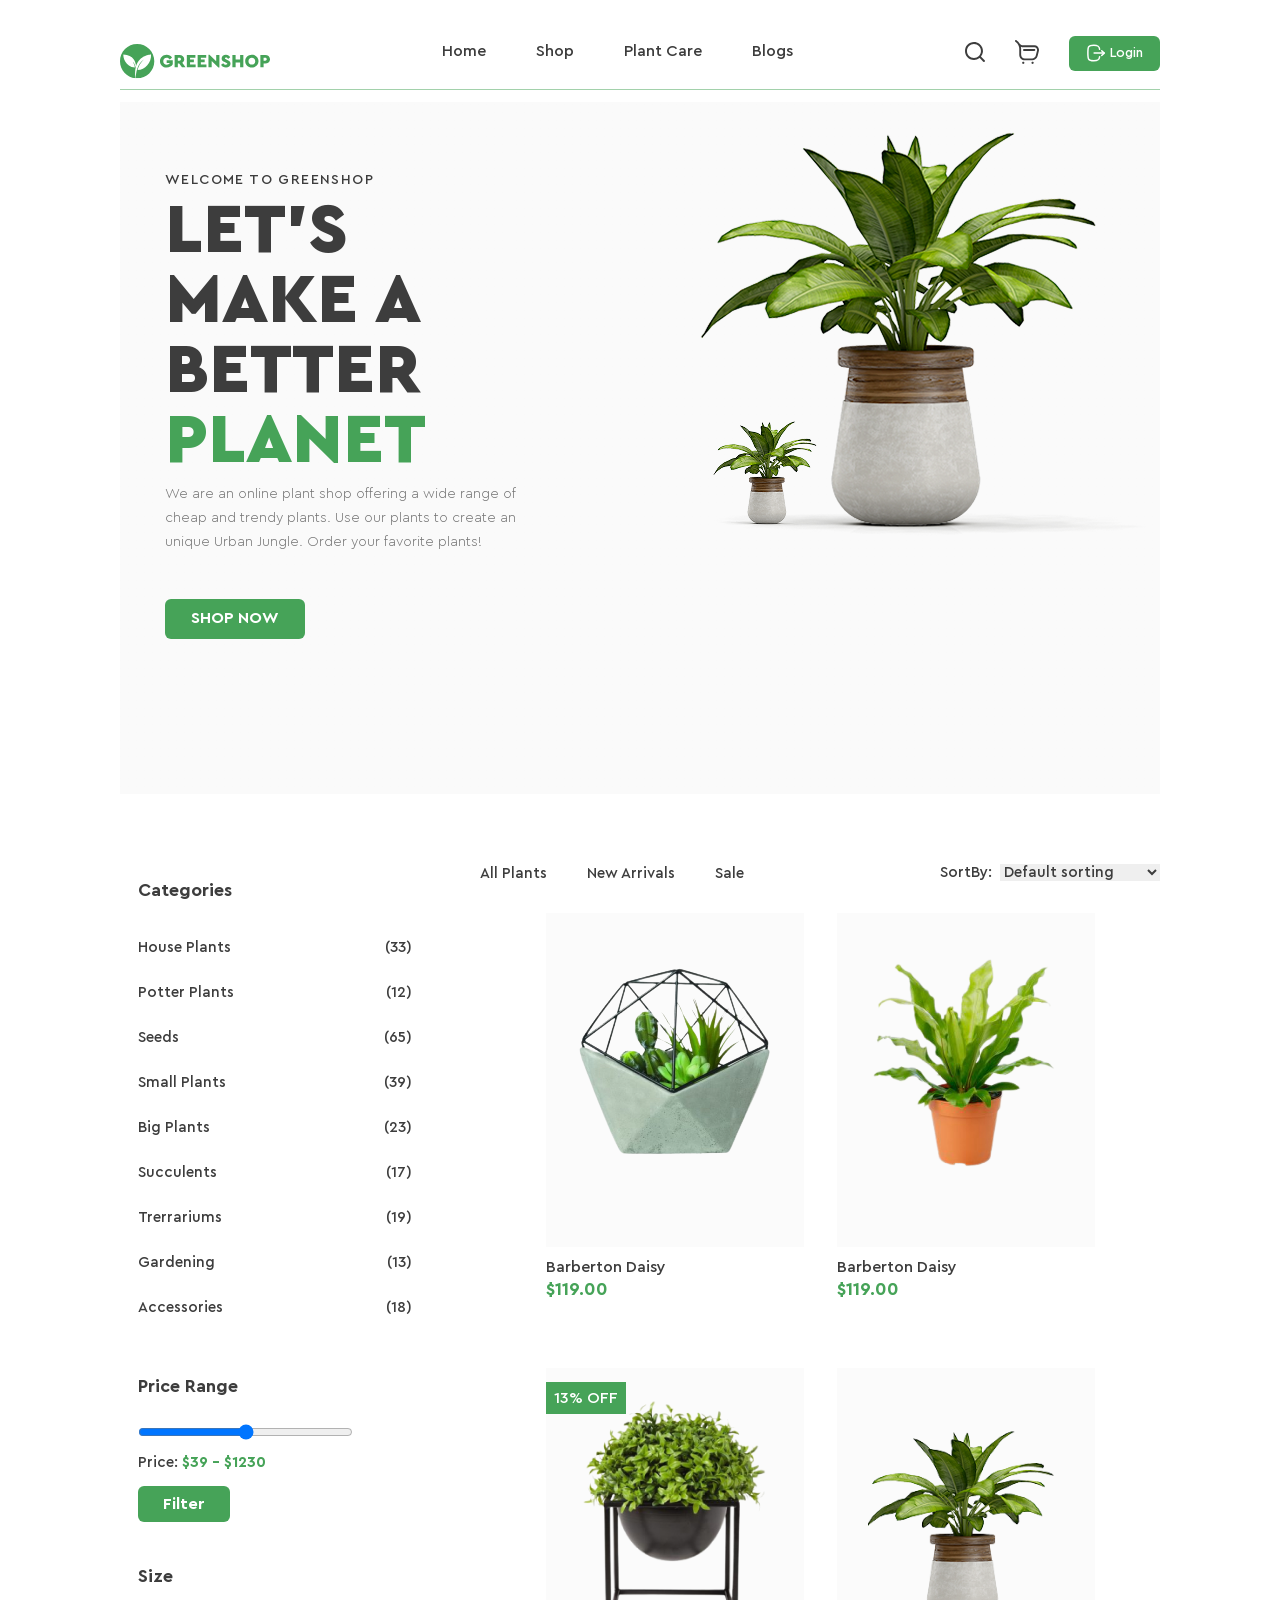
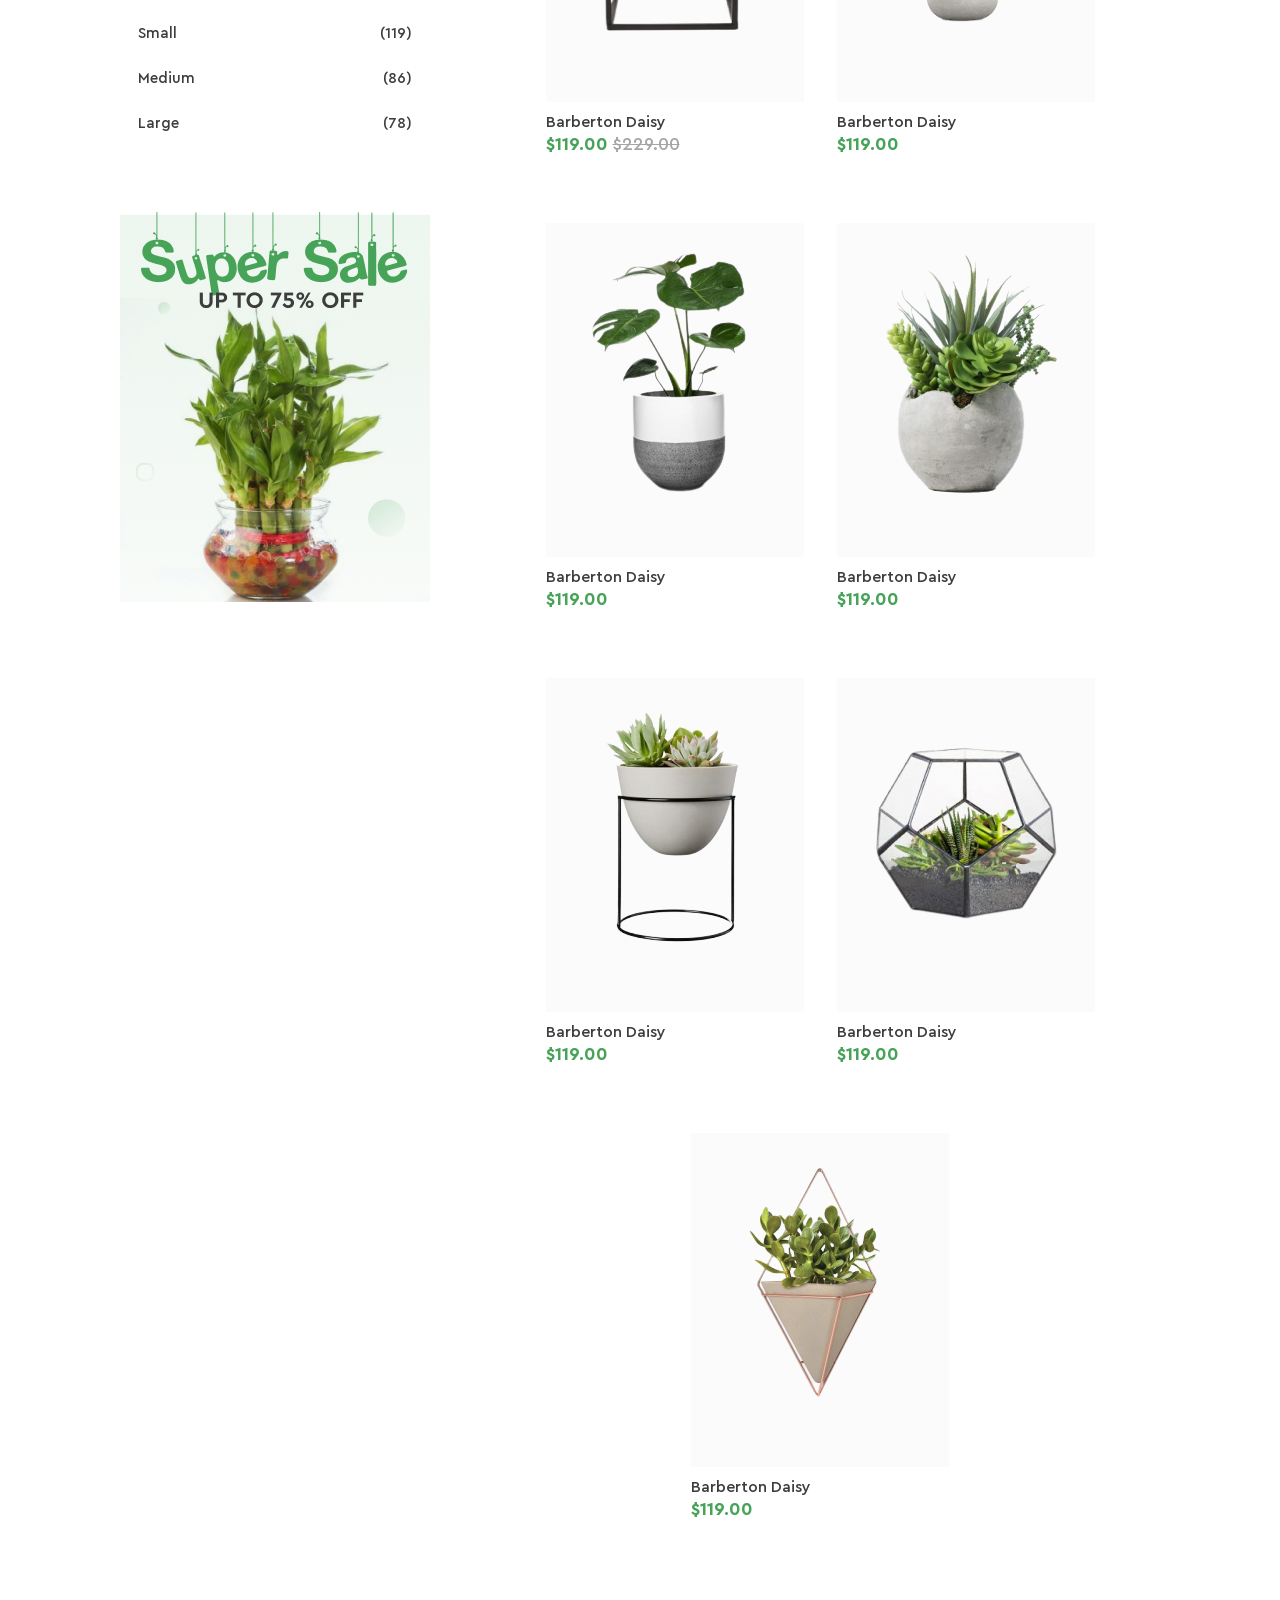
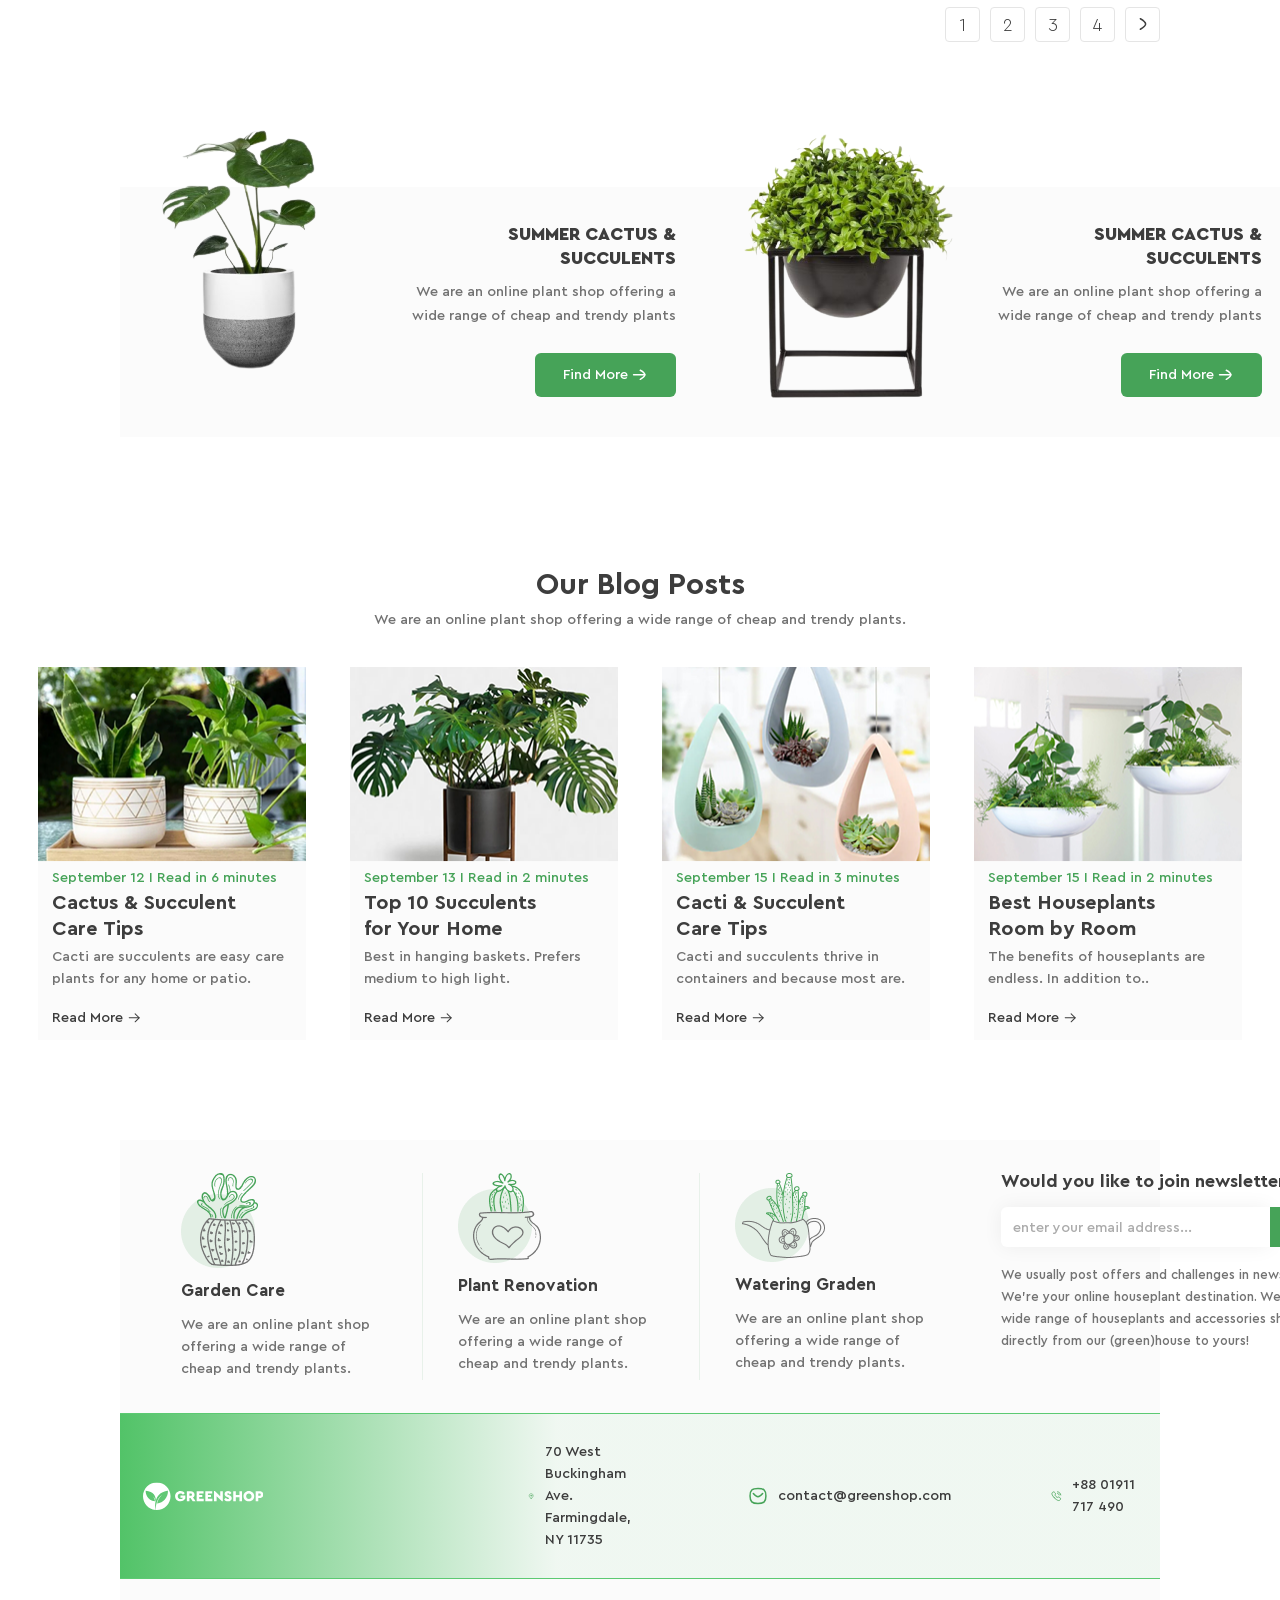
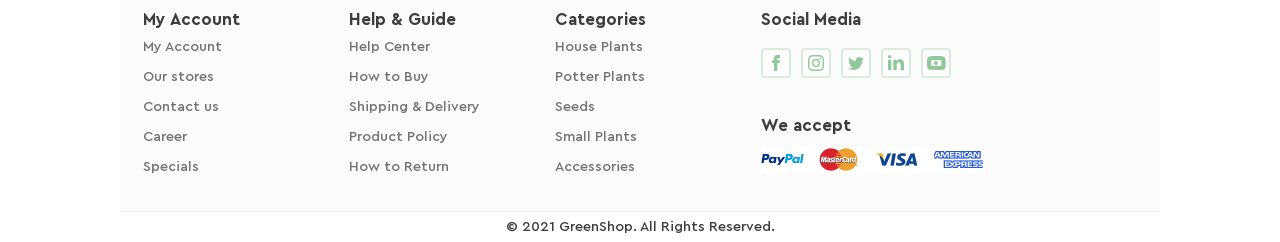
==== commit de45c1cd: "notCompletedRegistration" ====
--- a/index.html
+++ b/index.html
@@ -12,6 +12,18 @@
           <link rel="icon" type="image/png" href="/images/favicon.png">
      </head>
      <body>
+          <div class="preloader">
+               <svg class="preloader__logo"
+                    xmlns="http://www.w3.org/2000/svg"
+                    width="35"
+                    height="35"
+                    viewBox="0 0 35 35"
+                    fill="none">
+           
+                   <path d="M17.15 0C7.67748 0 0 7.67746 0 17.15C0 26.0201 6.73548 33.3175 15.3711 34.207C14.8496 29.9134 15.0436 26.4001 15.7067 23.5135C15.3347 21.7225 14.4898 19.0703 12.5734 17.1864C12.5734 17.1864 13.8348 19.0784 14.5181 21.6214C14.5181 21.6255 14.5221 21.6295 14.5221 21.6335C14.5949 21.9044 14.6596 22.1793 14.7162 22.4623C14.7283 22.527 14.7404 22.5917 14.7526 22.6604C14.8051 22.9515 14.8536 23.2426 14.886 23.5418C5.19513 22.3532 3.12921 13.6569 3.35561 10.3781C13.665 10.9482 15.7754 17.8292 16.0827 22.0985C19.4585 11.0412 30.1843 10.4024 31.0697 10.3781C31.4538 18.8763 25.1509 25.5026 17.6149 26.0807C17.6635 25.8503 17.7201 25.6198 17.7767 25.3934C17.7928 25.3247 17.813 25.26 17.8333 25.1913C17.8777 25.0296 17.9222 24.8679 17.9748 24.7061C17.995 24.6374 18.0192 24.5646 18.0394 24.4959C18.096 24.318 18.1567 24.1442 18.2173 23.9663C18.2335 23.9259 18.2456 23.8854 18.2618 23.845C18.3386 23.6348 18.4195 23.4326 18.5003 23.2305C18.5084 23.2143 18.5125 23.1941 18.5205 23.1779C18.5205 23.1779 18.5205 23.1779 18.5246 23.1779C20.4571 18.5043 24.0229 15.4439 24.0229 15.4439C17.0247 19.4868 15.8441 29.9983 15.6582 34.2231C16.1514 34.2676 16.6446 34.2999 17.15 34.2999C26.6225 34.2999 34.3 26.6225 34.3 17.15C34.3 7.67746 26.6225 0 17.15 0Z"
+                         fill="#46A358"/>
+               </svg>
+           </div>
           <div class="entryContainer">
                <div class="header">
                     <svg xmlns="http://www.w3.org/2000/svg" width="150" height="35" viewBox="0 0 150 35" fill="none">
@@ -34,31 +46,49 @@
                          </defs>
                     </svg>
                     <ul class="MenuList">
-                         <li class="MenuListItem active">Home</li>
-                         <li class="MenuListItem">Shop</li>
                          <li class="MenuListItem">
-                              Plant Care
-                              <ul class="subList1">
-                                   <li class="subItems1">Drainage</li>
-                                   <li class="subItems1">Fungicides</li>
-                                   <li class="subItems1">Fertilizer</li>
-                                   <li class="subItems1 active">
-                                        Priming
-                                        <svg xmlns="http://www.w3.org/2000/svg" width="6" height="10" viewBox="0 0 6 10" fill="none">
-                                             <path d="M5.82452 9.0542C6.05778 9.2699 6.0586 9.62039 5.82633 9.83703C5.61519 10.034 5.28411 10.0525 5.0504 9.89217L4.98343 9.83871L0.17548 5.39263C-0.0372109 5.19594 -0.0565596 4.88735 0.117444 4.67031L0.175446 4.60814L4.98339 0.16132C5.21664 -0.0544048 5.59402 -0.0536792 5.8263 0.162941C6.03746 0.359869 6.05601 0.667429 5.8824 0.883799L5.82455 0.945772L1.44095 5.00059L5.82452 9.0542Z" fill="none"/>
-                                        </svg>
-                                        <ul class="subList2">
-                                             <li class="subItems2">Universal</li>
-                                             <li class="subItems2">For Ficus</li>
-                                             <li class="subItems2">For Cacti</li>
-                                             <li class="subItems2">For Citrus</li>
-                                             <li class="subItems2">For those in bloom</li>
-                                             <li class="subItems2">For Orchids</li>
-                                        </ul>
-                                   </li>
-                              </ul>
-                         </li>
-                         <li class="MenuListItem">Blogs</li>
+                              <label class="MenuListItem" for="Home">
+                                   <input class="filterRadio" type="radio" name="header" id="Home">
+                                   <span>Home</span>
+                              </label>
+                         </li>
+                         <li class="MenuListItem">
+                              <label class="MenuListItem" for="Shop">
+                                   <input class="filterRadio" type="radio" name="header" id="Shop">
+                                   <span>Shop</span>
+                              </label>
+                         </li>
+                         <li class="MenuListItem">
+                              <label class="MenuListItem" for="Plant Care">
+                                   <input class="filterRadio" type="radio" name="header" id="Plant Care">
+                                   <span>Plant Care</span>
+                                   <ul class="subList1">
+                                        <li class="subItems1">Drainage</li>
+                                        <li class="subItems1">Fungicides</li>
+                                        <li class="subItems1">Fertilizer</li>
+                                        <li class="subItems1 active">
+                                             Priming
+                                             <svg xmlns="http://www.w3.org/2000/svg" width="6" height="10" viewBox="0 0 6 10" fill="none">
+                                                  <path d="M5.82452 9.0542C6.05778 9.2699 6.0586 9.62039 5.82633 9.83703C5.61519 10.034 5.28411 10.0525 5.0504 9.89217L4.98343 9.83871L0.17548 5.39263C-0.0372109 5.19594 -0.0565596 4.88735 0.117444 4.67031L0.175446 4.60814L4.98339 0.16132C5.21664 -0.0544048 5.59402 -0.0536792 5.8263 0.162941C6.03746 0.359869 6.05601 0.667429 5.8824 0.883799L5.82455 0.945772L1.44095 5.00059L5.82452 9.0542Z" fill="none"/>
+                                             </svg>
+                                             <ul class="subList2">
+                                                  <li class="subItems2">Universal</li>
+                                                  <li class="subItems2">For Ficus</li>
+                                                  <li class="subItems2">For Cacti</li>
+                                                  <li class="subItems2">For Citrus</li>
+                                                  <li class="subItems2">For those in bloom</li>
+                                                  <li class="subItems2">For Orchids</li>
+                                             </ul>
+                                        </li>
+                                   </ul>
+                              </label>
+                         </li>
+                         <li class="MenuListItem">
+                              <label class="MenuListItem" for="Blogs">
+                                   <input class="filterRadio" type="radio" name="header" id="Blogs">
+                                   <span>Blogs</span>
+                              </label>
+                         </li>
                     </ul>
                     <ul class="buttons">
                          <li class="icons">
@@ -107,42 +137,69 @@
                          <div class="filters">
                               <h3 class="filtersHead">Categories</h3>
                               <ul class="filters">
-                                   <ul class="filterLine">
-                                        <li class="filtersOption active">House Plants</li>
-                                        <li class="filtersOption active">(33)</li>
-                                   </ul>
-                                   <ul class="filterLine">
-                                        <li class="filtersOption">Potter Plants</li>
-                                        <li class="filtersOption">(12)</li>     
-                                   </ul>
-                                   <ul class="filterLine">
-                                        <li class="filtersOption">Seeds</li>
-                                        <li class="filtersOption">(65)</li>     
-                                   </ul>
-                                   <ul class="filterLine">
-                                        <li class="filtersOption">Small Plants</li>
-                                        <li class="filtersOption">(39)</li>     
-                                   </ul>
-                                   <ul class="filterLine">
-                                        <li class="filtersOption">Big Plants</li>
-                                        <li class="filtersOption">(23)</li>     
-                                   </ul>
-                                   <ul class="filterLine">
-                                        <li class="filtersOption">Succulents</li>
-                                        <li class="filtersOption">(17)</li>     
-                                   </ul>
-                                   <ul class="filterLine">
-                                        <li class="filtersOption">Trerrariums</li>
-                                        <li class="filtersOption">(19)</li>     
-                                   </ul>
-                                   <ul class="filterLine">
-                                        <li class="filtersOption">Gardening</li>
-                                        <li class="filtersOption">(13)</li>     
-                                   </ul>
-                                   <ul class="filterLine">
-                                        <li class="filtersOption">Accessories</li>
-                                        <li class="filtersOption">(18)</li>     
-                                   </ul>
+                                   <li class="filterline">
+                                        <label class="filtersOption" for="House Plants">
+                                             <input class="filterRadio" type="radio" name="category" id="House Plants">
+                                             <span>House Plants</span>
+                                             <span class="count">(33)</span>
+                                        </label>
+                                   </li>
+                                   <li class="filterline">
+                                        <label class="filtersOption" for="Potter Plants">
+                                             <input class="filterRadio" type="radio" name="category" id="Potter Plants">
+                                             <span>Potter Plants</span>
+                                             <span class="count">(12)</span>
+                                        </label>
+                                   </li>
+                                   <li class="filterline">
+                                        <label class="filtersOption" for="Seeds">
+                                             <input class="filterRadio" type="radio" name="category" id="Seeds">
+                                             <span>Seeds</span>
+                                             <span class="count">(65)</span>
+                                        </label>
+                                   </li>
+                                   <li class="filterline">
+                                        <label class="filtersOption" for="Small Plants">
+                                             <input class="filterRadio" type="radio" name="category" id="Small Plants">
+                                             <span>Small Plants</span>
+                                             <span class="count">(39)</span>
+                                        </label>
+                                   </li>
+                                   <li class="filterline">
+                                        <label class="filtersOption" for="Big Plants">
+                                             <input class="filterRadio" type="radio" name="category" id="Big Plants">
+                                             <span>Big Plants</span>
+                                             <span class="count">(23)</span>
+                                        </label>
+                                   </li>
+                                   <li class="filterline">
+                                        <label class="filtersOption" for="Succulents">
+                                             <input class="filterRadio" type="radio" name="category" id="Succulents">
+                                             <span>Succulents</span>
+                                             <span class="count">(17)</span>
+                                        </label>
+                                   </li>
+                                   <li class="filterline">
+                                        <label class="filtersOption" for="Trerrariums">
+                                             <input class="filterRadio" type="radio" name="category" id="Trerrariums">
+                                             <span>Trerrariums</span>
+                                             <span class="count">(19)</span>
+                                        </label>
+                                   </li>
+                                   <li class="filterline">
+                                        <label class="filtersOption" for="Gardening">
+                                             <input class="filterRadio" type="radio" name="category" id="Gardening">
+                                             <span>Gardening</span>
+                                             <span class="count">(13)</span>
+                                        </label>
+                                   </li>
+                                   <li class="filterline">
+                                        <label class="filtersOption" for="Accessories">
+                                             <input class="filterRadio" type="radio" name="category" id="Accessories">
+                                             <span>Accessories</span>
+                                             <span class="count">(18)</span>
+                                        </label>
+                                   </li>
                               </ul>
                               <h3 class="filtersHead">Price Range</h3>
                               <div class="thumb">
@@ -152,18 +209,27 @@
                               </div>
                               <h3 class="filtersHead">Size</h3>
                               <ul class="filters">
-                                   <ul class="filterLine">
-                                        <li class="filtersOption active">Small</li>
-                                        <li class="filtersOption active">(119)</li>
-                                   </ul>
-                                   <ul class="filterLine">
-                                        <li class="filtersOption">Medium</li> 
-                                        <li class="filtersOption">(86)</li>
-                                   </ul>
-                                   <ul class="filterLine">
-                                        <li class="filtersOption">Large</li>
-                                        <li class="filtersOption">(78)</li>
-                                   </ul>
+                                   <li class="filterline">
+                                        <label class="filtersOption" for="Small">
+                                             <input class="filterRadio" type="radio" name="size" id="Small">
+                                             <span>Small</span>
+                                             <span class="count">(119)</span>
+                                        </label>
+                                   </li>
+                                   <li class="filterline">
+                                        <label class="filtersOption" for="Medium">
+                                             <input class="filterRadio" type="radio" name="size" id="Medium">
+                                             <span>Medium</span>
+                                             <span class="count">(86)</span>
+                                        </label>
+                                   </li>
+                                   <li class="filterline">
+                                        <label class="filtersOption" for="Large">
+                                             <input class="filterRadio" type="radio" name="size" id="Large">
+                                             <span>Large</span>
+                                             <span class="count">(78)</span>
+                                        </label>
+                                   </li>
                               </ul>
                          </div>
                          <div class="promo"></div>
@@ -171,9 +237,24 @@
                     <div class="showcase">
                          <div class="sortOption">
                               <ul class="productNovelty">
-                                   <li class="itemsType active">All Plants</li>
-                                   <li class="itemsType">New Arrivals</li>
-                                   <li class="itemsType">Sale</li>
+                                   <li class="filterline">
+                                        <label class="itemsType" for="All Plants">
+                                             <input class="filterRadio" type="radio" name="novelty" id="All Plants">
+                                             <span>All Plants</span>
+                                        </label>
+                                   </li>
+                                   <li class="filterline">
+                                        <label class="itemsType" for="New Arrivals">
+                                             <input class="filterRadio" type="radio" name="novelty" id="New Arrivals">
+                                             <span>New Arrivals</span>
+                                        </label>
+                                   </li>
+                                   <li class="filterline">
+                                        <label class="itemsType" for="Sale">
+                                             <input class="filterRadio" type="radio" name="novelty" id="Sale">
+                                             <span>Sale</span>
+                                        </label>
+                                   </li>
                               </ul>
                               <label class="SortBy">
                                    SortBy:   
@@ -584,29 +665,40 @@
                                    </div>    
                               </li>
                          </ul>
-                         <div class="pagination">
-                              <ul class="pagination">
-                                   <li class="pagination">
-                                        <button class="pagination active">1</button>
-                                   </li>
-                                   <li class="pagination">
-                                        <button class="pagination">2</button>
-                                   </li>
-                                   <li class="pagination">
-                                        <button class="pagination">3</button>
-                                   </li>
-                                   <li class="pagination">
-                                        <button class="pagination">4</button>
-                                   </li>
-                                   <li class="pagination">
-                                        <button class="pagination">
-                                             <svg xmlns="http://www.w3.org/2000/svg" width="18" height="18" viewBox="0 0 18 18" fill="none">
-                                                  <path d="M6.375 3.75C6.375 3.75 11.625 6.858 11.625 9C11.625 11.1413 6.375 14.25 6.375 14.25" stroke-width="1.5" stroke-linecap="round" stroke-linejoin="round" stroke="#3D3D3D"/>
-                                             </svg>
-                                        </button>
-                                   </li>
-                              </ul>
-                         </div>
+                         <ul class="pagination">
+                              <li class="paginationElement">
+                                   <label class="pag" for="1">
+                                        <input class="filterRadio" type="radio" name="pagination" id="1">
+                                        <span>1</span>
+                                   </label>
+                              </li>
+                              <li class="paginationElement">
+                                   <label class="pag" for="2">
+                                        <input class="filterRadio" type="radio" name="pagination" id="2">
+                                        <span>2</span>
+                                   </label>
+                              </li>
+                              <li class="paginationElement">
+                                   <label class="pag" for="3">
+                                        <input class="filterRadio" type="radio" name="pagination" id="3">
+                                        <span>3</span>
+                                   </label>
+                              </li>
+                              <li class="paginationElement">
+                                   <label class="pag" for="4">
+                                        <input class="filterRadio" type="radio" name="pagination" id="4">
+                                        <span>4</span>
+                                   </label>
+                              </li>
+                              <li class="paginationElement">
+                                   <label class="pag" for="5     ">
+                                        <input class="filterRadio" type="radio" name="pagination" id="5">
+                                        <svg xmlns="http://www.w3.org/2000/svg" width="18" height="18" viewBox="0 0 18 18" fill="none">
+                                             <path d="M6.375 3.75C6.375 3.75 11.625 6.858 11.625 9C11.625 11.1413 6.375 14.25 6.375 14.25" stroke-width="1.5" stroke-linecap="round" stroke-linejoin="round" stroke="#3D3D3D"/>
+                                        </svg>
+                                   </label>
+                              </li>
+                         </ul>
                     </div> 
                </div> 
                <div class="extraOffers">
--- a/css/typography.css
+++ b/css/typography.css
@@ -1,21 +1,4 @@
 /* HOME PAGE */
-
-li.MenuListItem{
-    font-family: "Cera Pro";
-    padding: 8px 0 25px;
-    color: #3D3D3D;
-    font-size: 16px;
-    font-style: normal;
-    font-weight: 400;
-    line-height: normal;
-    border-bottom: 3px solid transparent;
-    position: relative;
-}
-
-li.MenuListItem.active{
-    font-weight: 700;
-    border-color: #46A358;
-}
 
 li.MenuListItem:hover{
     font-weight: 700;
@@ -115,16 +98,6 @@
 
 /* SHOP */
 
-li.itemsType{
-    color: #3D3D3D;
-    font-family: "Cera Pro";
-    font-size: 15px;
-    font-style: normal;
-    font-weight: 400;
-    line-height: 16px; /* 106.667% */
-    border-bottom: 2px solid transparent;
-    padding-bottom: 7px;
-}
 
 li.itemsType.active{
     border-color: #46A358;
@@ -142,23 +115,7 @@
     margin-bottom: 30px;
 }
 
-li.filtersOption{
-    color: #3D3D3D;
-    font-family: "Cera Pro";
-    font-size: 15px;
-    font-style: normal;
-    font-weight: 400;
-    line-height: 40px;
-}
-
-li.filtersOption.active{
-    color: #46A358;
-    font-family: "Cera Pro";
-    font-size: 15px;
-    font-style: normal;
-    font-weight: 700;
-    line-height: 40px; /* 266.667% */
-}
+
 
 label.SortBy{
     color: #3D3D3D;
@@ -385,4 +342,15 @@
     font-weight: 400;
     line-height: 30px; /* 214.286% */
     text-align: center;
+}
+
+/* REGISTRATION */
+
+h1.registrationHeader{
+    color: #3D3D3D;
+    font-family: "Cera Pro";
+    font-size: 13px;
+    font-style: normal;
+    font-weight: 400;
+    line-height: 16px; /* 123.077% */
 }
--- a/css/inputs.css
+++ b/css/inputs.css
@@ -1,4 +1,23 @@
 /* HOME PAGE */
+
+.MenuListItem{
+    font-family: "Cera Pro";
+    padding: 8px 0 25px;
+    color: #3D3D3D;
+    font-size: 16px;
+    font-style: normal;
+    font-weight: 400;
+    line-height: normal;
+    border-bottom: 3px solid transparent;
+    position: relative;
+    cursor: pointer;
+    transition: .2s;
+}
+
+.MenuListItem:has(.filterRadio:checked){
+    font-weight: 700;
+    border-color: #46A358;
+}
 
 button.login {
     font-family: "Cera Pro";
@@ -11,6 +30,14 @@
     padding: 7px 17px 8px;
     border-radius: 6px;
     background: #46A358;
+    cursor: pointer;
+    transition-duration: .2s;
+    transition-timing-function: ease-out;
+}
+
+button.login:hover{
+    transform: scale(1.05);
+    box-shadow: 0 0 6px 1px rgba(0, 0, 0, 0.25);
 }
 
 button.cart{
@@ -21,6 +48,9 @@
     background: transparent;
     fill: #3D3D3D;
     padding: 3px;
+    cursor: pointer;
+    transition-duration: .2s;
+    transition-timing-function: ease-out;
 }
 
 
@@ -39,12 +69,69 @@
     background: #46A358;
     padding:  9px 26px 11px;
     margin-bottom: 85px;
+    cursor: pointer;
+    transition-duration: .2s;
+    transition-timing-function: ease-out;
+}
+
+button.cta:hover{
+    transform: scale(1.05);
+    box-shadow: 0 0 6px 1px rgba(0, 0, 0, 0.25);
 }
 
 /* SHOP */
+
+.filtersOption{
+   display: flex;
+   justify-content: space-between;
+   color: #3D3D3D;
+   font-family: "Cera Pro";
+   font-size: 15px;
+   font-style: normal;
+   font-weight: 400;
+   line-height: 40px;
+   cursor: pointer;
+   transition-duration: .2s;
+   transition-timing-function: ease-out;
+}
+
+.filtersOption:has(.filterRadio:checked){
+    color: #46A358;
+    font-weight: 700;
+}
+
+.filterRadio {
+    display: none;
+}
+
+.count{
+    font-weight: inherit;
+}
+
+.itemsType{
+    color: #3D3D3D;
+    font-family: "Cera Pro";
+    font-size: 15px;
+    font-style: normal;
+    font-weight: 400;
+    line-height: 16px; /* 106.667% */
+    border-bottom: 2px solid transparent;
+    padding-bottom: 7px;
+    transition: .2s;
+    cursor: pointer;
+
+}
+
+.itemsType:has(.filterRadio:checked){
+    color: #46A358;
+    font-family: "Cera Pro";
+    font-weight: 700;
+    border-color: #46A358;
+}
 
 input.thumb{
     width: 215px;
+    cursor: pointer;
 }
 
 button.thumb{
@@ -58,6 +145,14 @@
     font-weight: 700;
     line-height: 20px; /* 125% */
     padding: 8px 25px;
+    cursor: pointer;
+    transition-duration: .2s;
+    transition-timing-function: ease-out;
+}
+
+button.thumb:hover{
+    transform: scale(1.05);
+    box-shadow: 0 0 6px 1px rgba(0, 0, 0, 0.25);
 }
 
 button.cardbutton{
@@ -66,13 +161,21 @@
     border-radius: 4px;
     background: #fff;
     padding: 7px;
+    cursor: pointer;
+    transition-duration: .2s;
+    transition-timing-function: ease-out;
 }
 
 button.cardbutton:hover{
     color: #46A358;
-}
-
-button.pagination{
+    transform: scale(1.05);
+    box-shadow: 0 0 6px 1px rgba(0, 0, 0, 0.25);
+}
+
+.paginationElement{
+    display: flex;
+    justify-content: center;
+    align-items: center;
     width: 35px;
     height: 35px;
     border-radius: 4px;
@@ -84,9 +187,12 @@
     font-style: normal;
     font-weight: 300;
     line-height: 16px; /* 88.889% */
-}
-
-button.pagination.active{
+    cursor: pointer;
+    transition-duration: .2s;
+    transition-timing-function: ease-out;
+}
+
+.paginationElement:has(.filterRadio:checked){
     border-radius: 4px;
     background: #46A358;
     color: #FFF;
@@ -109,6 +215,14 @@
     font-weight: 500;
     line-height: 20px; /* 142.857% */
     padding: 12px 28px;
+    cursor: pointer;
+    transition-duration: .2s;
+    transition-timing-function: ease-out;
+}
+
+button.extraOffers:hover{
+    transform: scale(1.05);
+    box-shadow: 0 0 6px 1px rgba(0, 0, 0, 0.25);
 }
 
 button.topicButton{
@@ -123,6 +237,9 @@
     line-height: 16px; /* 114.286% */
     border: none;
     background-color: transparent;
+    cursor: pointer;
+    transition-duration: .2s;
+    transition-timing-function: ease-out;
 }
 
 input.email{
@@ -135,6 +252,9 @@
     background-color: #FFF;
     box-shadow: 0 0 20px 0 rgba(0, 0, 0, 0.06);
     padding: 12px;
+    cursor: pointer;
+    transition-duration: .2s;
+    transition-timing-function: ease-out;
 }
 
 input.submit{
@@ -149,4 +269,53 @@
     font-weight: 700;
     line-height: 16px; /* 88.889% */
     padding: 12px 26px;
-}
+    cursor: pointer;
+    transition-duration: .2s;
+    transition-timing-function: ease-out;
+}
+
+/* REGISTRATION */
+
+button.loginbutton{
+    color: #3D3D3D;
+    font-family: "Cera Pro";
+    font-size: 20px;
+    font-style: normal;
+    font-weight: 400;
+    line-height: 16px; /* 80% */
+    border: none;
+    background-color: transparent;
+}
+
+button.loginbutton:hover{
+    font-weight: 700;
+    color: #1b5627;
+}
+
+button.loginbutton.active{
+    color: #46A358;
+    font-family: "Cera Pro";
+    font-size: 20px;
+    font-style: normal;
+    font-weight: 500;
+    line-height: 16px; /* 80% */
+}
+
+input.register{
+    width: 300px;
+    height: 40px;
+    border-radius: 5px;
+    border: 1px solid #EAEAEA;
+    background-color: transparent;
+    padding: 12px 14px;
+}
+
+input.button{
+    background-color:#46A358;
+    color: #FFF;
+    font-family: "Cera Pro";
+    font-size: 16px;
+    font-style: normal;
+    font-weight: 700;
+    line-height: 16px; /* 100% */
+}
--- a/css/style.css
+++ b/css/style.css
@@ -6,6 +6,45 @@
     box-sizing: border-box;
 }
 
+.preloader {
+    position: fixed;
+    inset: 0;
+    display: flex;
+    justify-content: center;
+    align-items: center;
+    background: #FFFFFF;
+    z-index: 99999;
+    overflow: hidden;
+    animation: hidePreloader 0.12s ease 2.68s forwards;
+}
+
+.preloader__logo {
+    display: block;
+    width: 35px;
+    height: 35px;
+    transform-box: view-box;
+    transform-origin: center center;
+    will-change: transform;
+    animation: zoomThrough 0.8s cubic-bezier(0.65, 0, 0.9, 1) 2s 1 both;
+}
+
+@keyframes zoomThrough {
+    0% {
+        transform: scale(1);
+    }
+    100% {
+        transform: scale(160);
+    }
+}
+
+@keyframes hidePreloader {
+    to {
+        opacity: 0;
+        visibility: hidden;
+        pointer-events: none;
+    }
+}
+
 /* HOME PAGE */
 
 .entryContainer{
@@ -213,12 +252,10 @@
     fill: #46A358;
 }
 
-div.pagination{
-    align-self: flex-end;
-}
 
 ul.pagination{
     display: flex;
+    justify-content: flex-end;
     gap: 10px;
 }
 
@@ -403,4 +440,45 @@
     display: flex;
     flex-direction: column;
     gap: 13px;
+}
+
+/* REGISTRATION */
+
+div.registrationForm{
+    display: flex;
+    align-items: center;
+    flex-direction: column;
+    padding: 50px 100px;
+    border-bottom: 10px;
+    border-color: #46A358;
+}
+
+ul.switch{
+    display: flex;
+    gap: 12px;
+    padding: 0 72px;
+    margin-bottom: 40px;
+}
+
+li.option{
+    border-right: 2px solid #46A358;
+    padding-right: 14px;
+}
+
+li.option.second{
+    border: none;
+}
+
+ul.form{
+    display: flex;
+    flex-direction: column;
+    gap: 16px;
+    margin-bottom: 36px;
+}
+
+ul.optionsList{
+    display: flex;
+    flex-direction: column;
+    gap:15px;
+    margin-bottom: 40px;
 }
